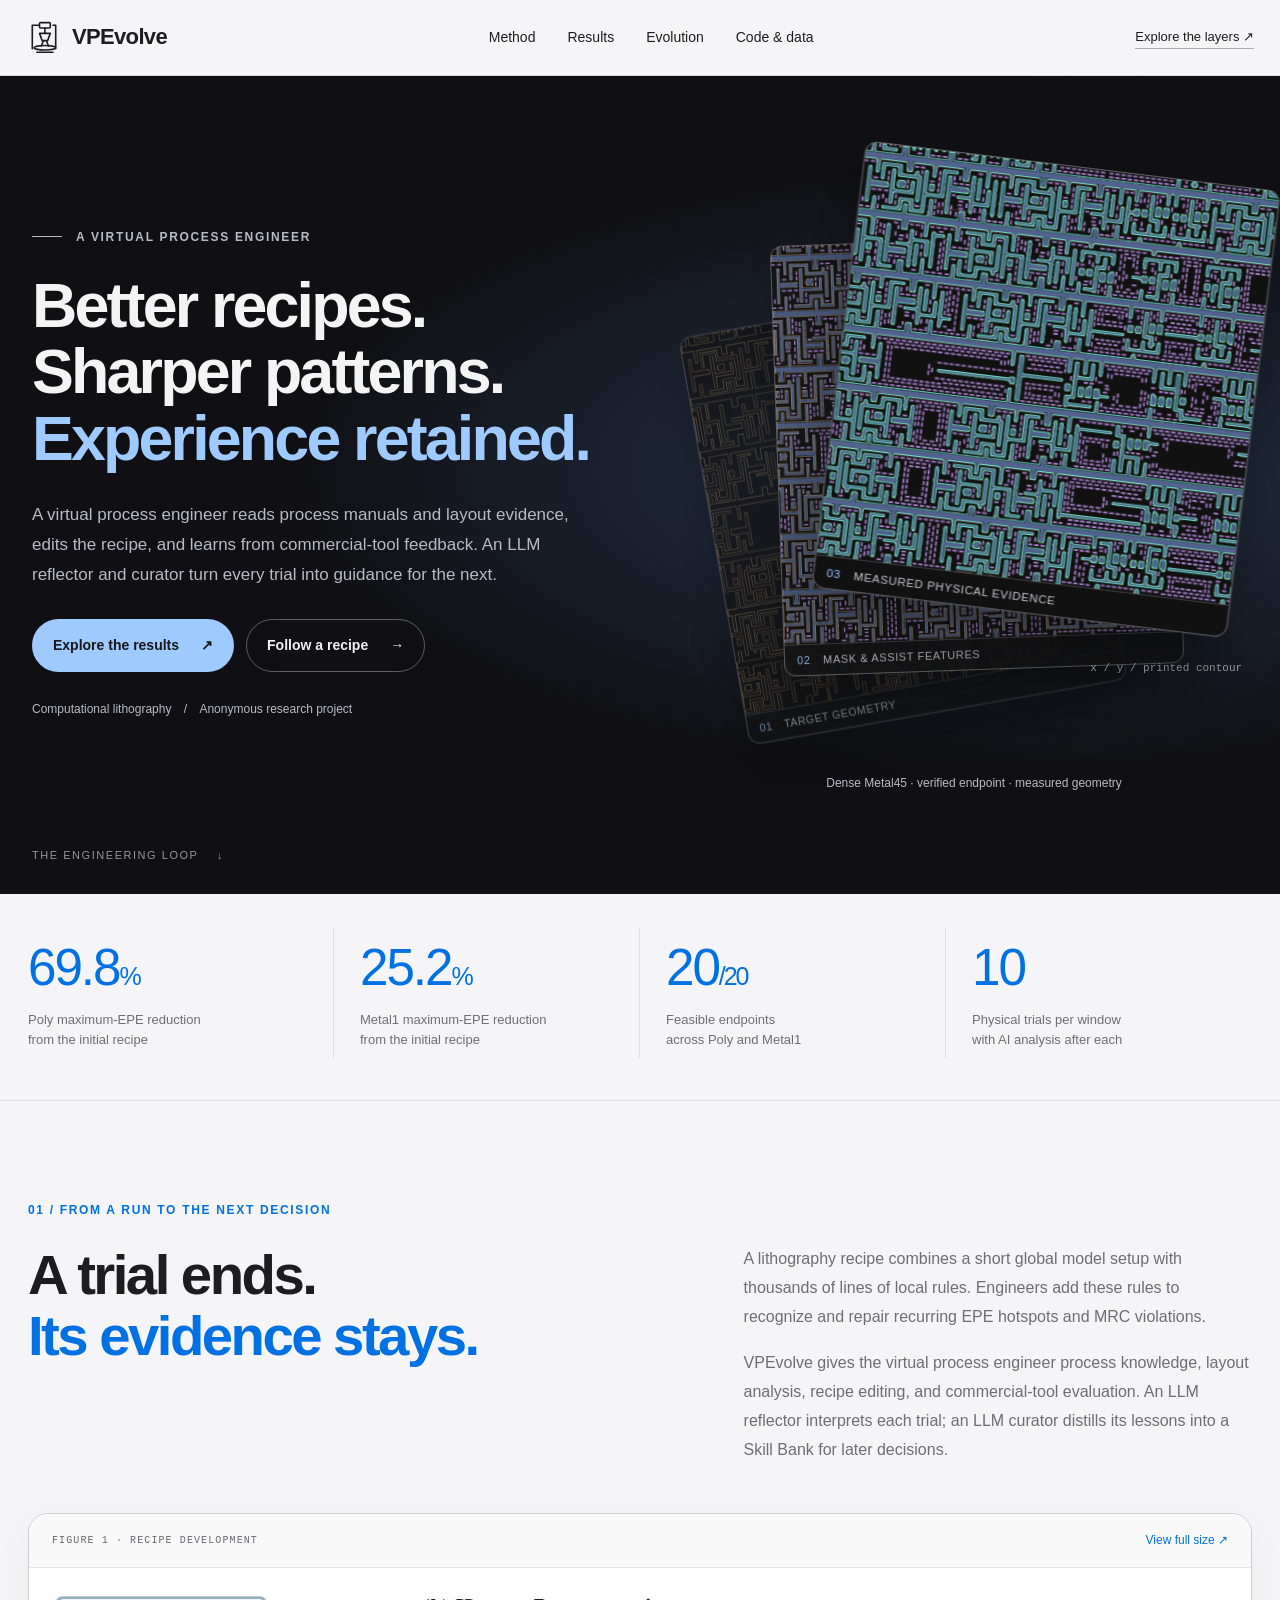
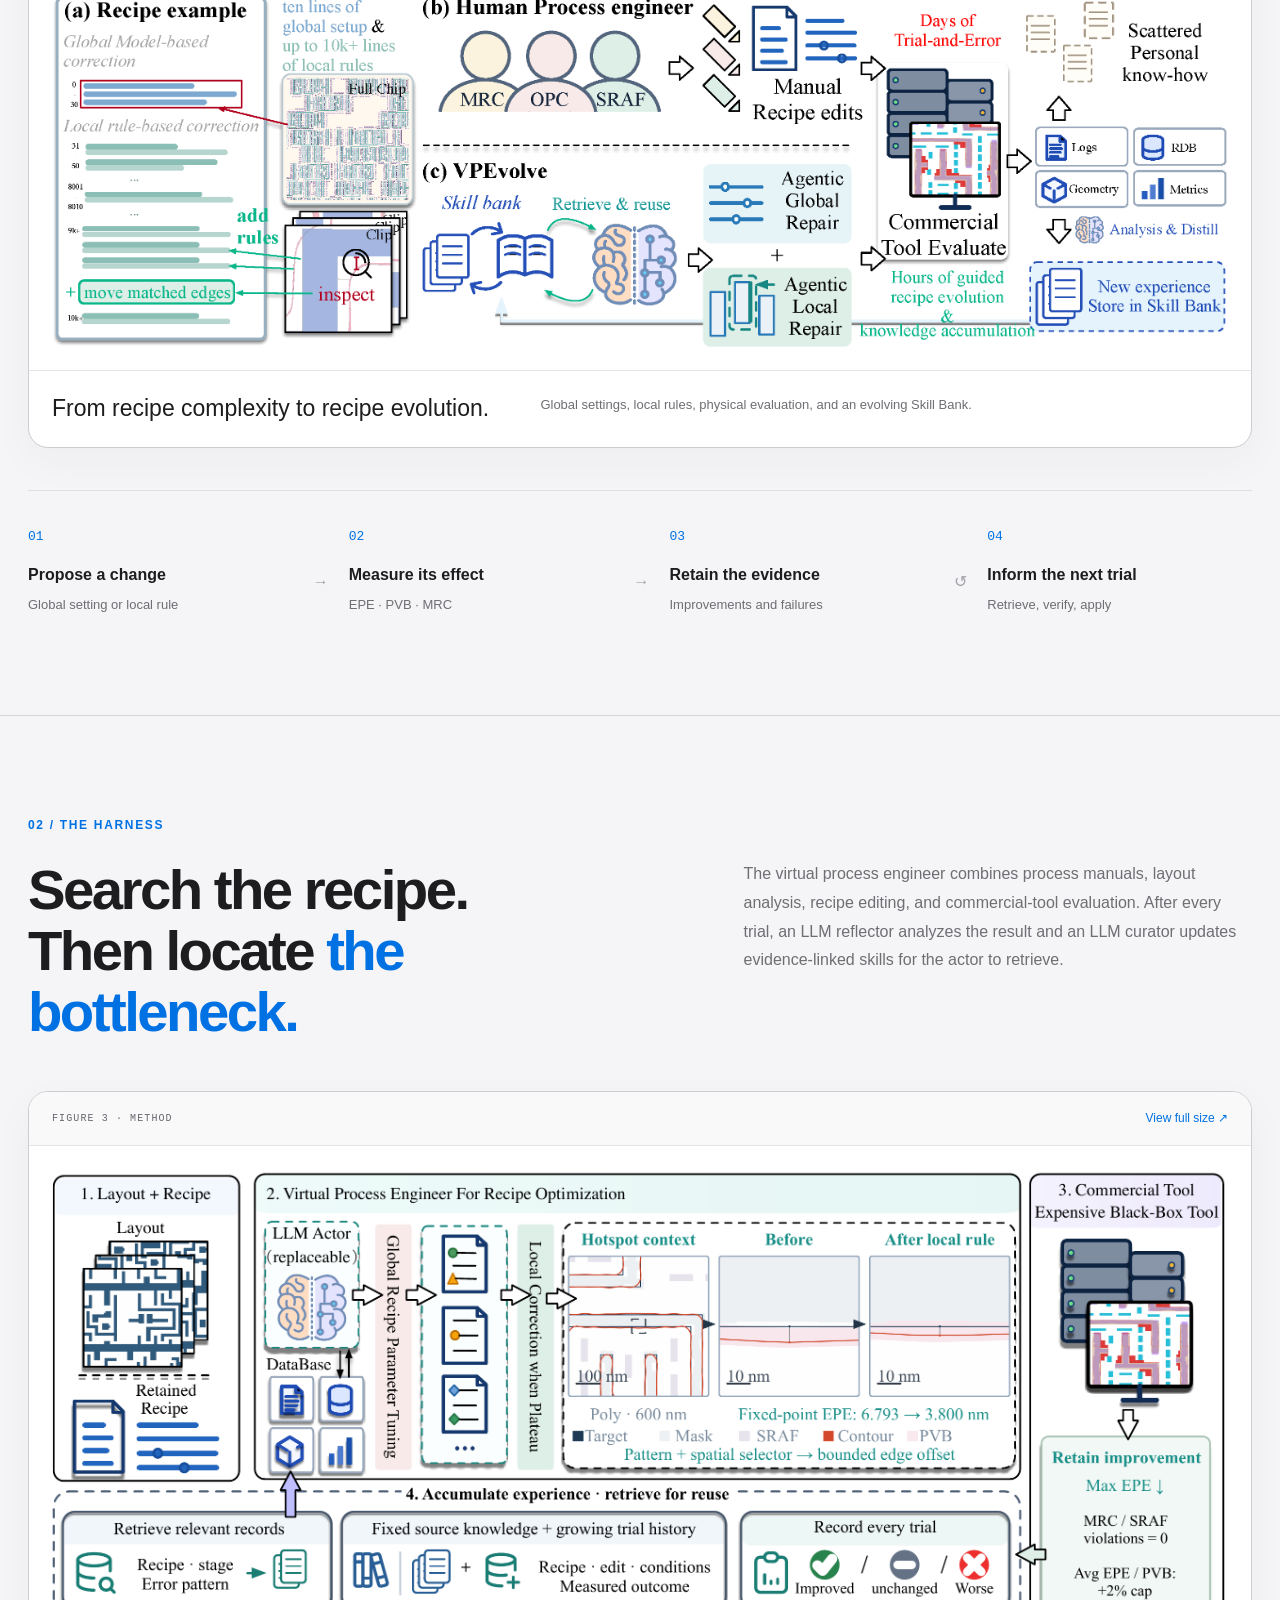
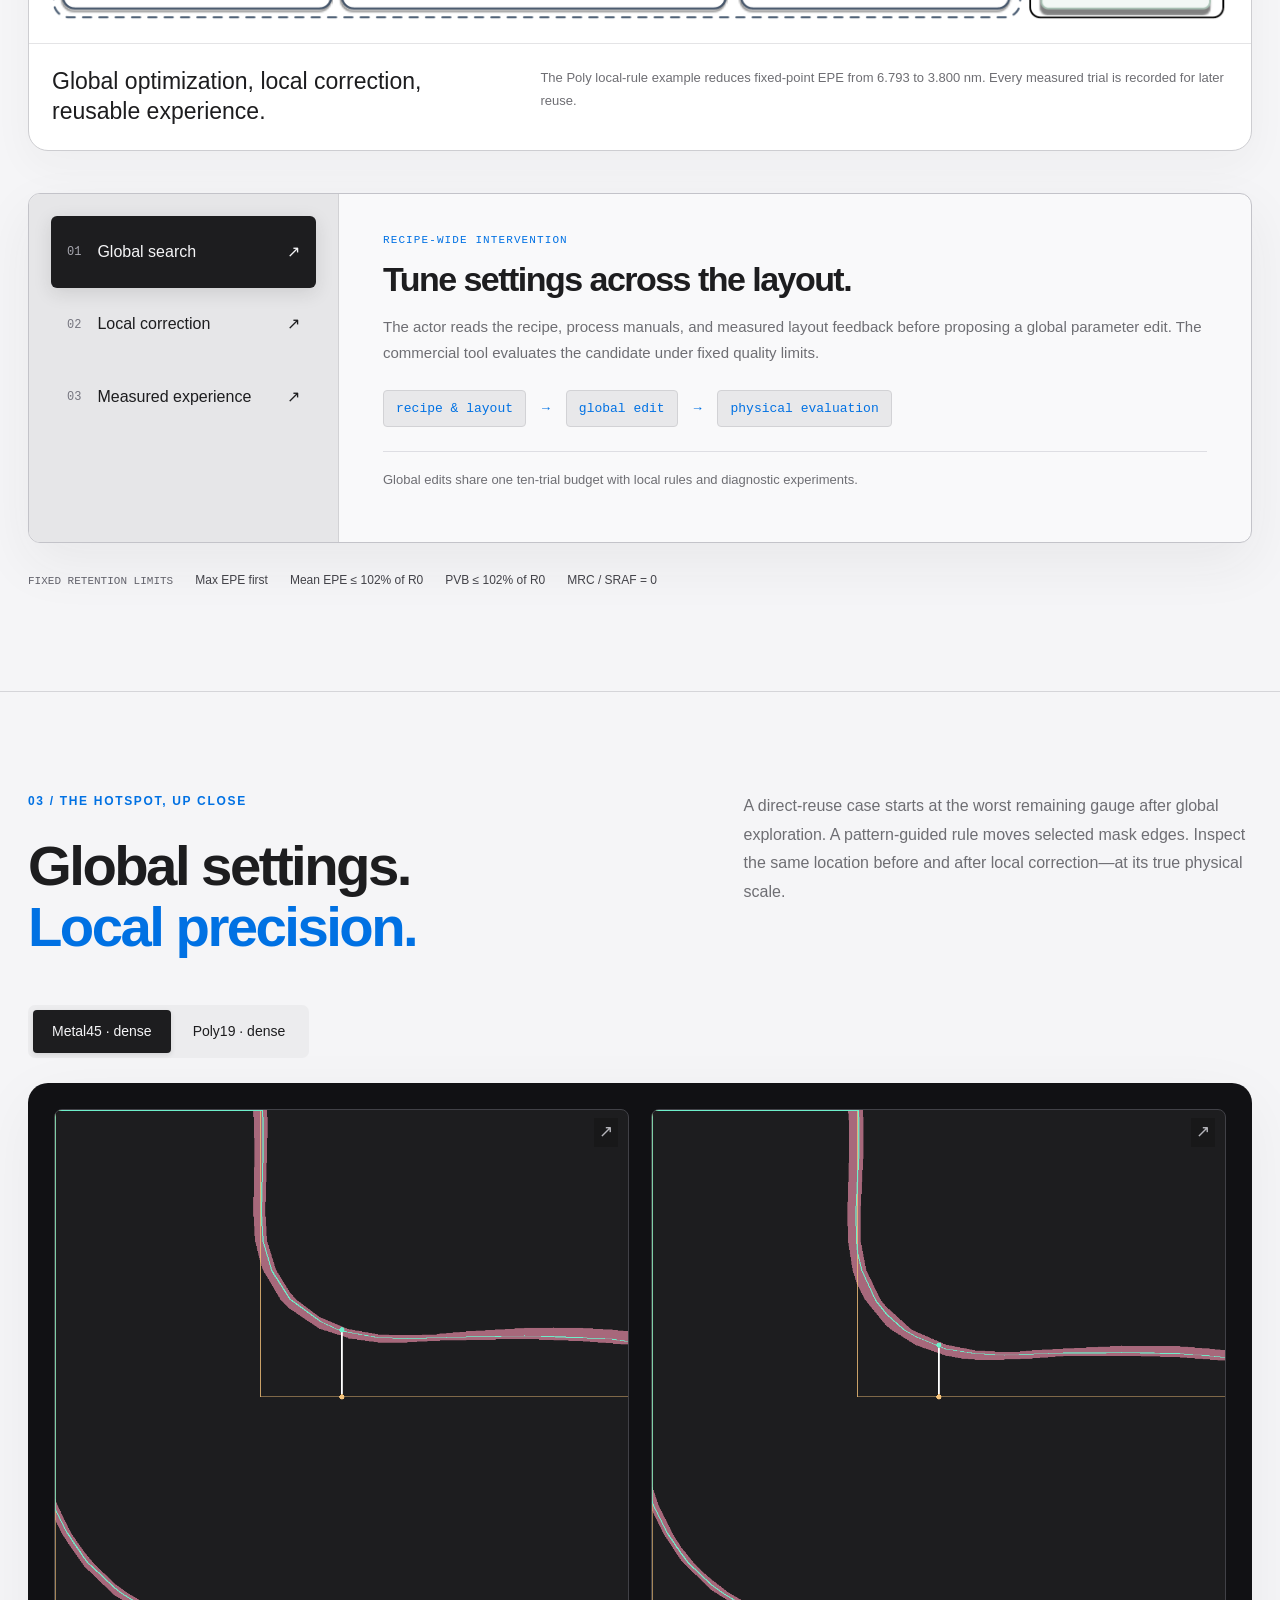
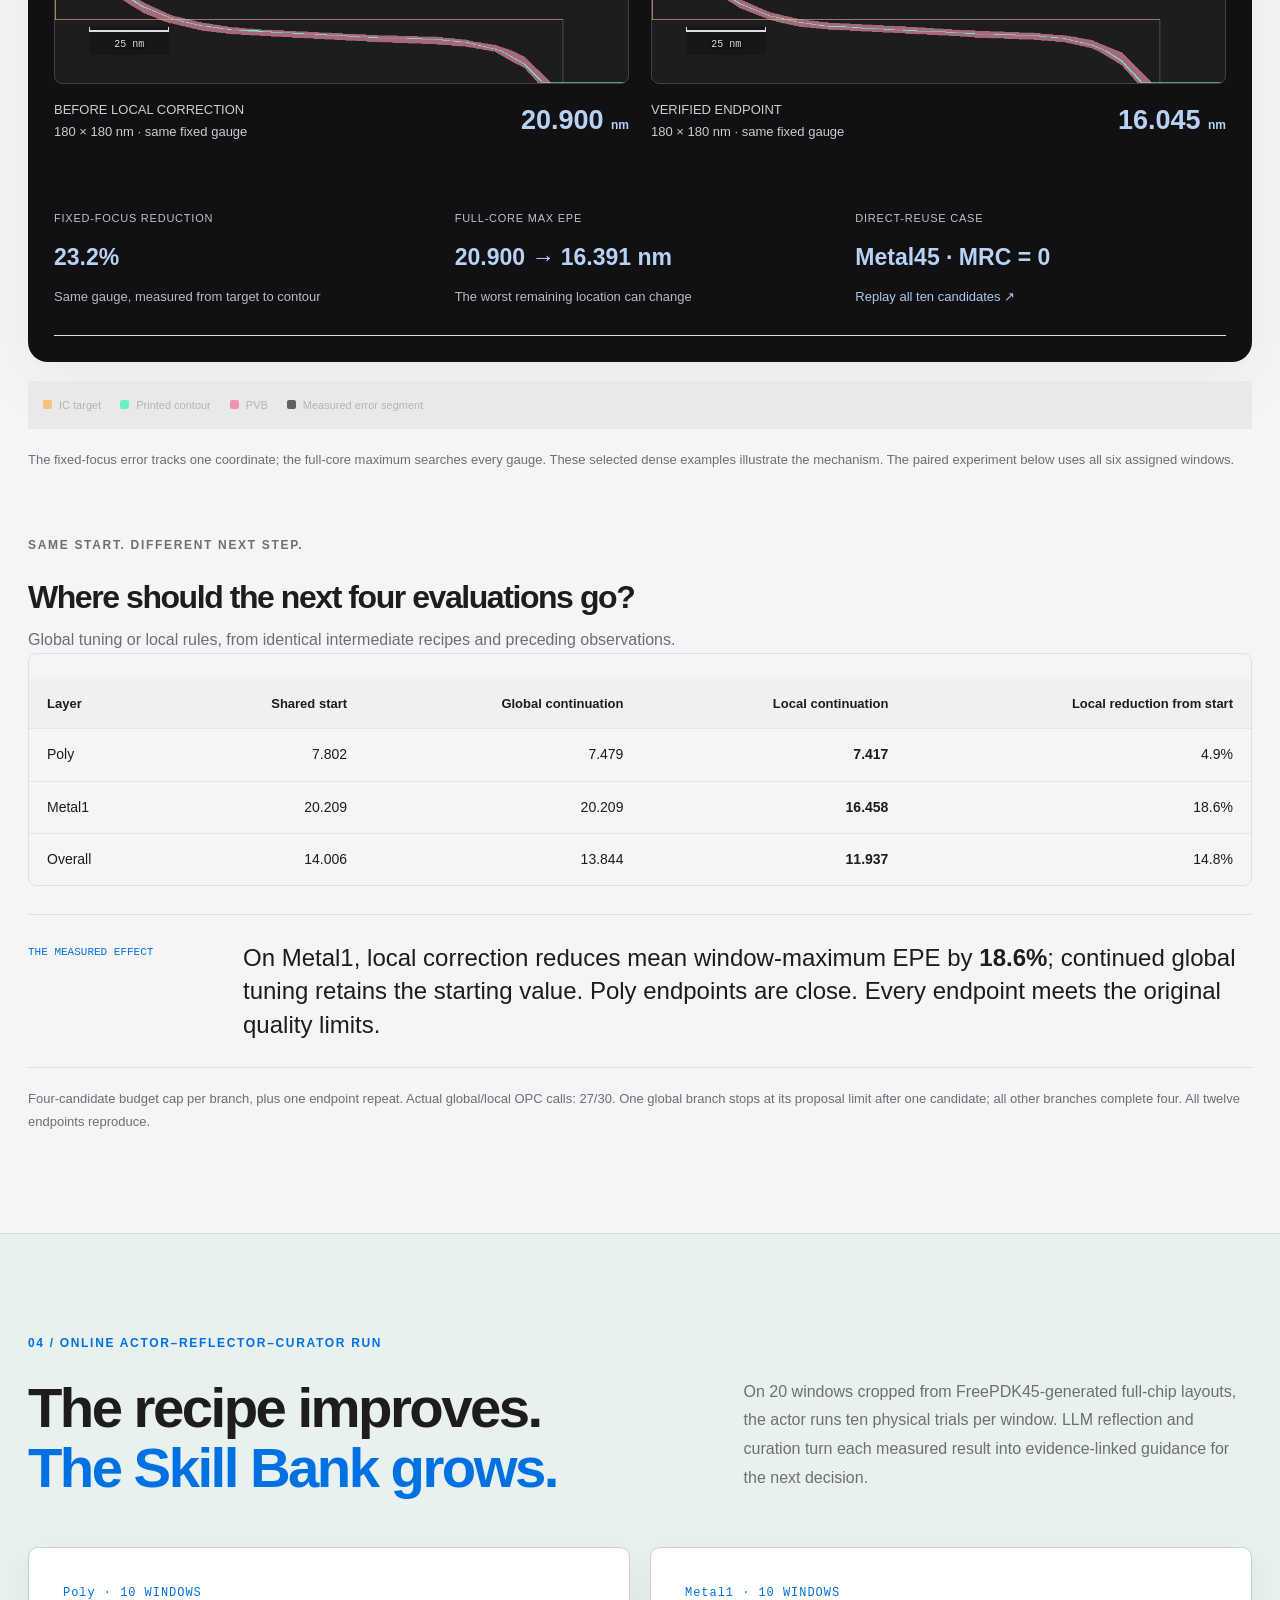
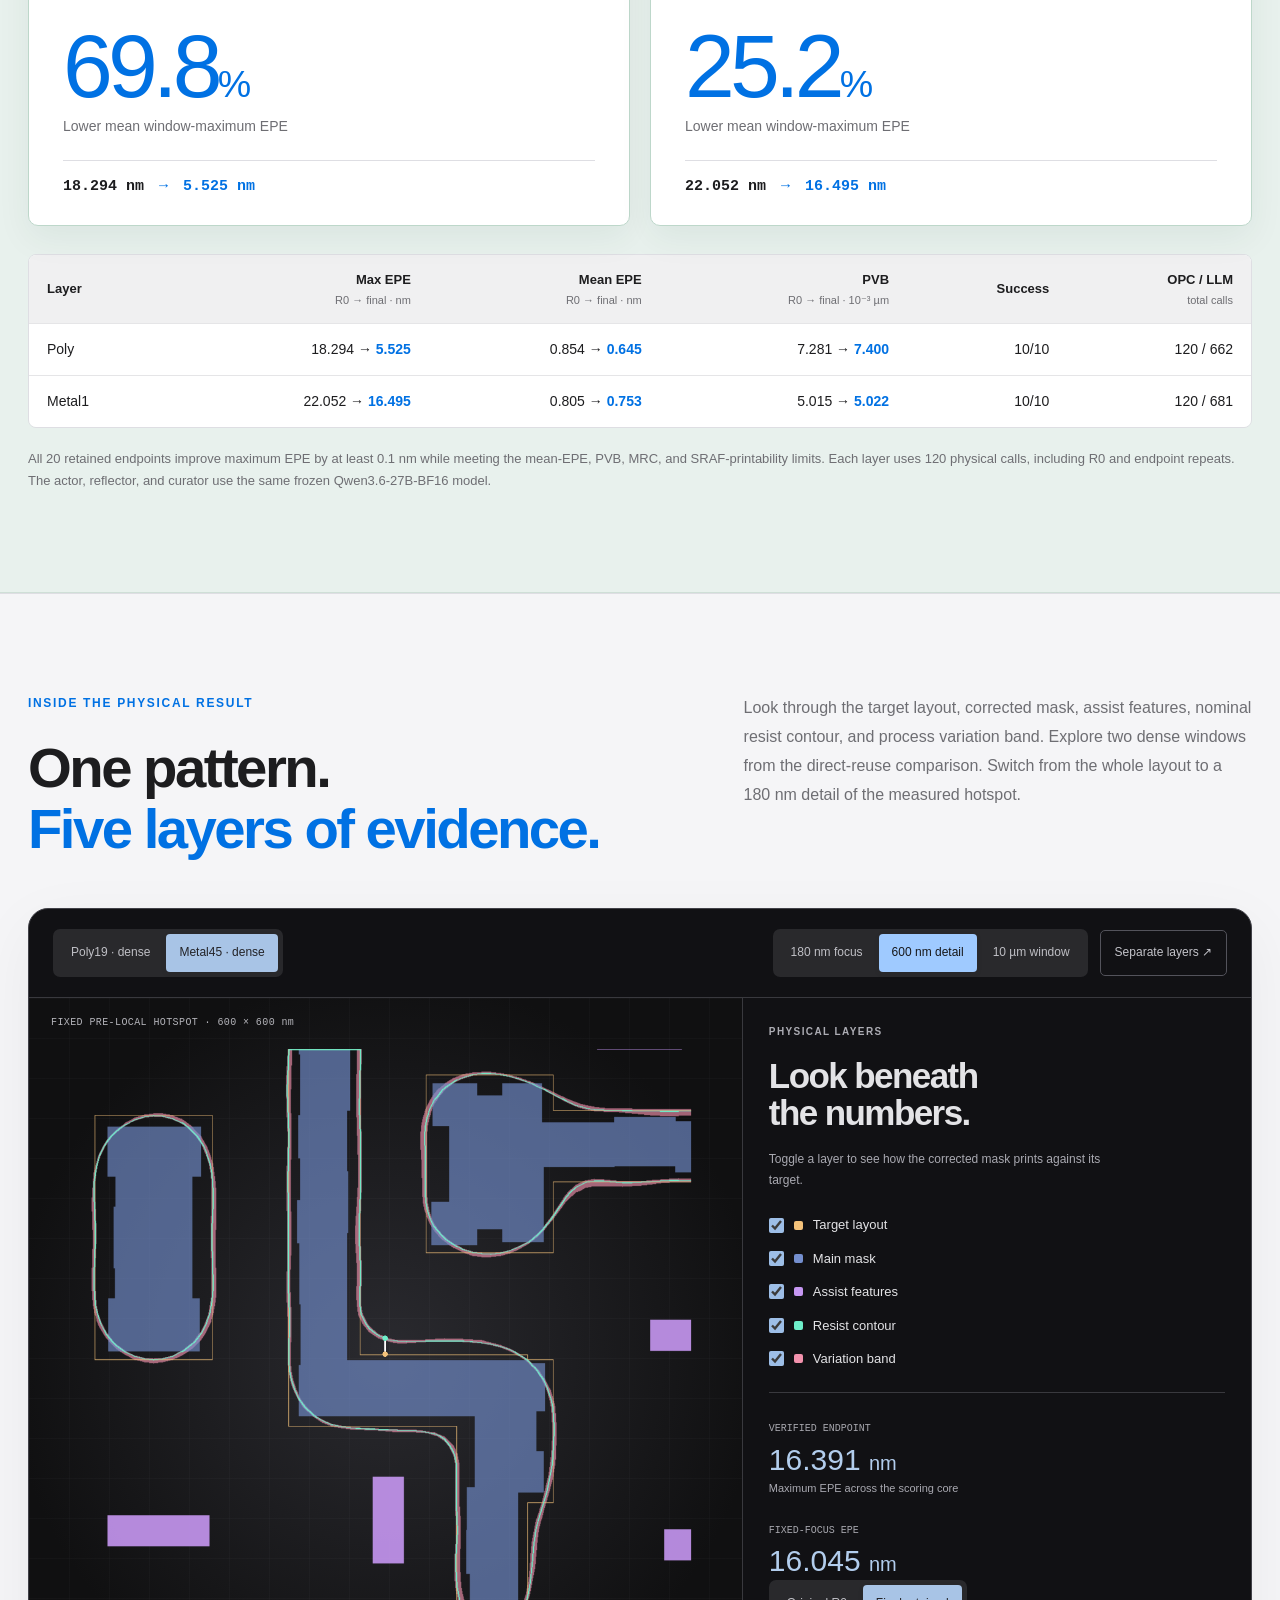
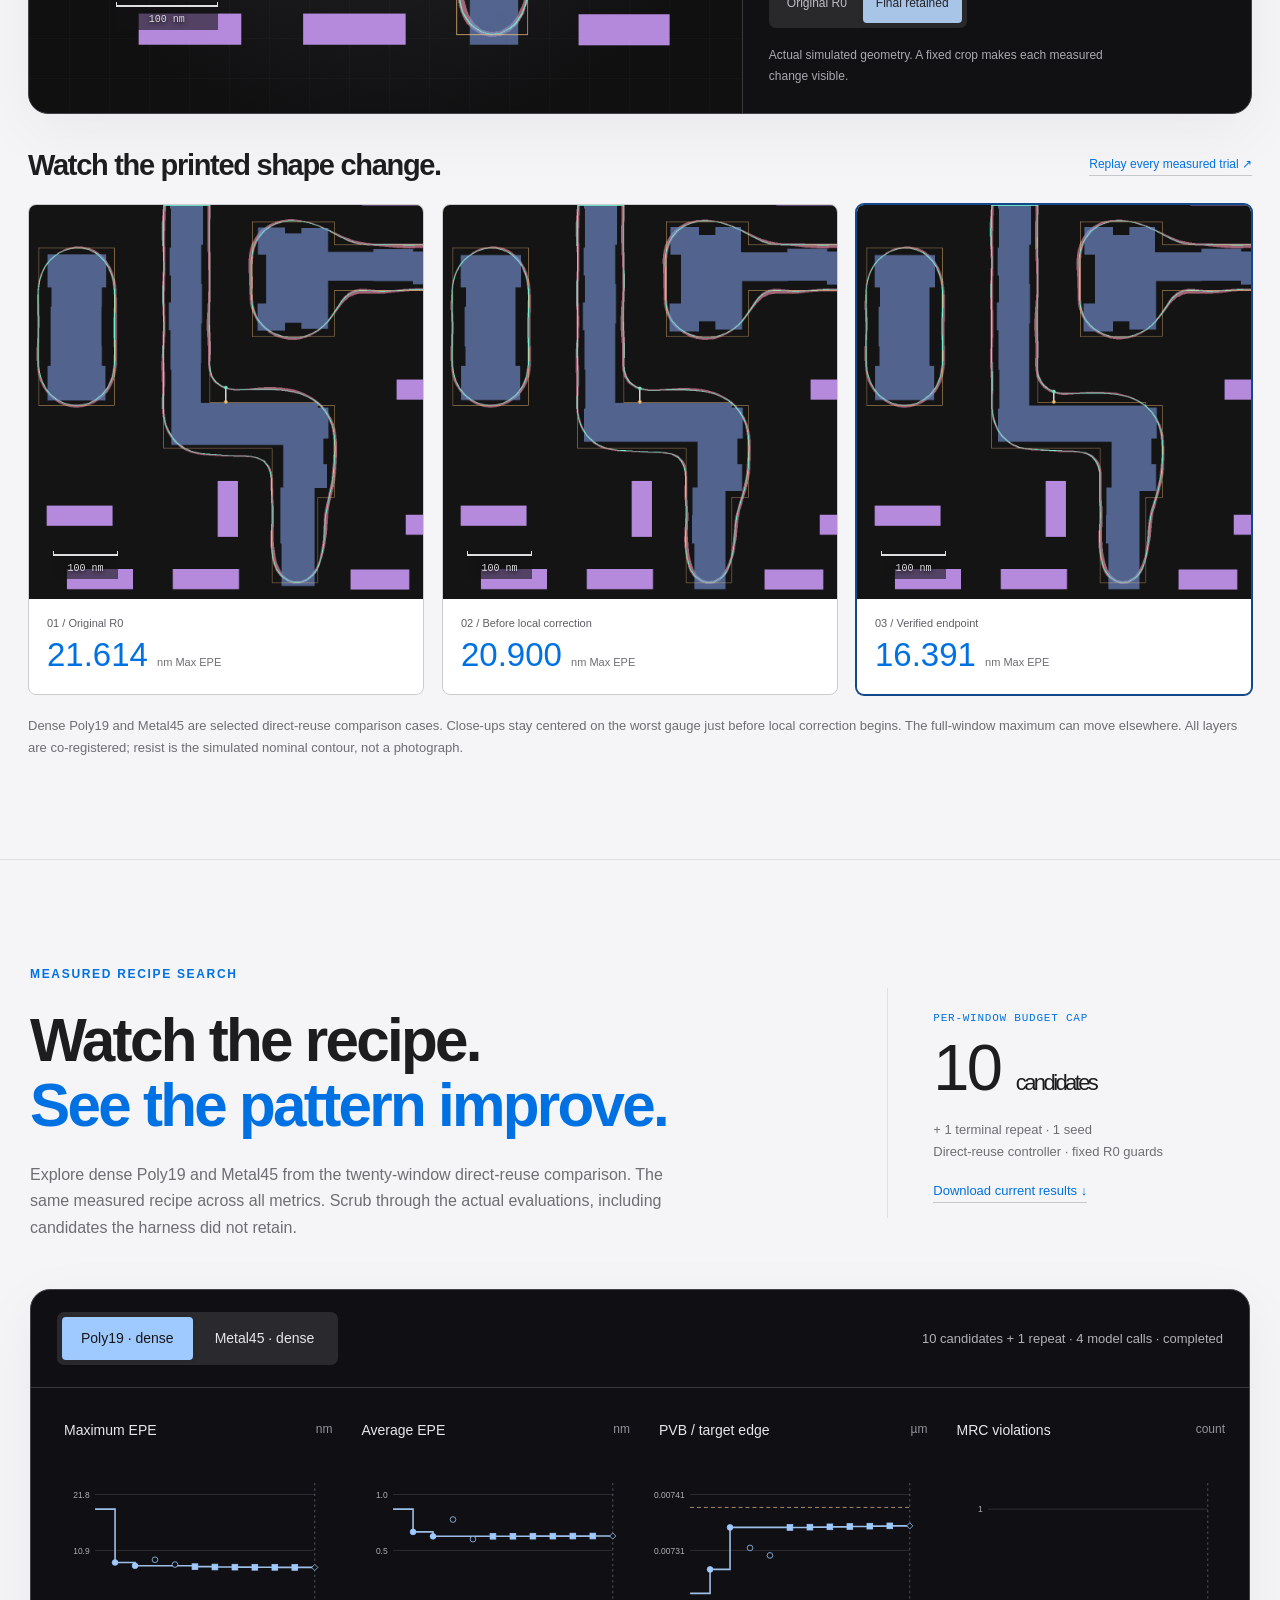
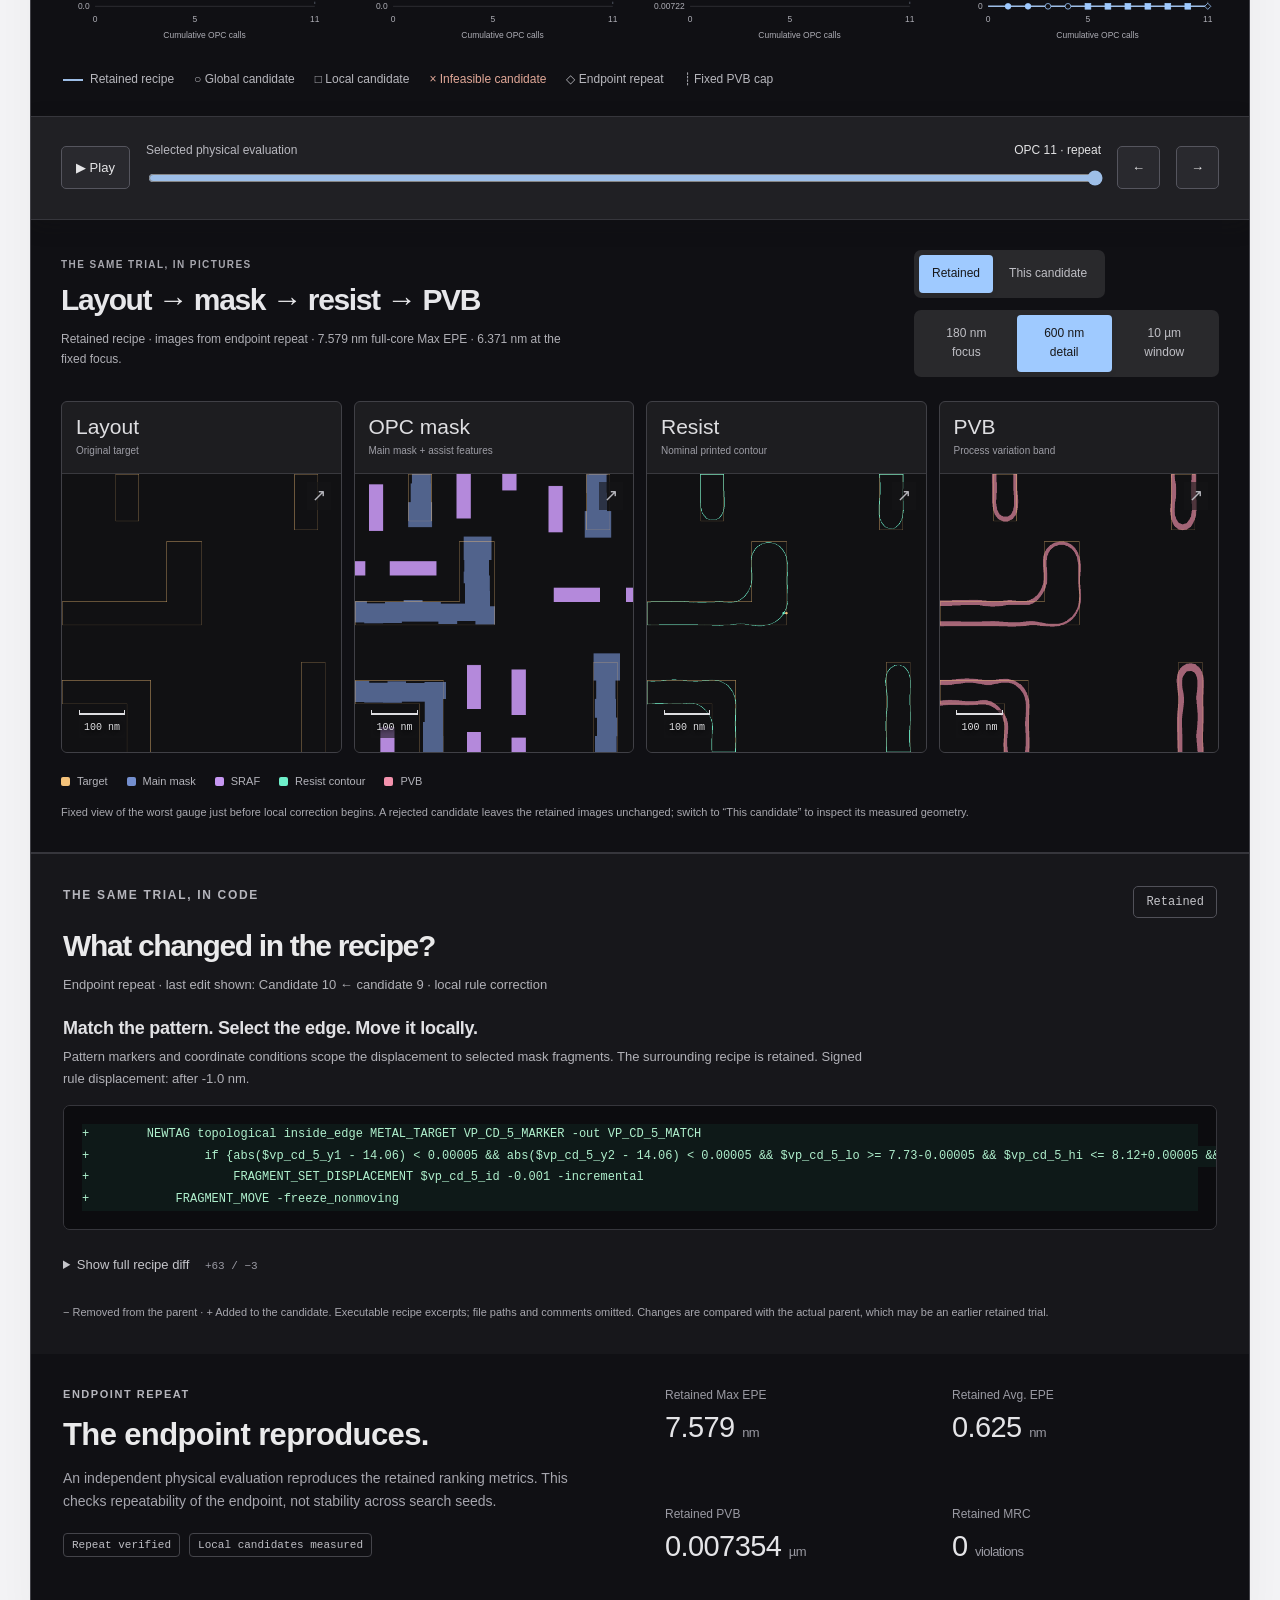
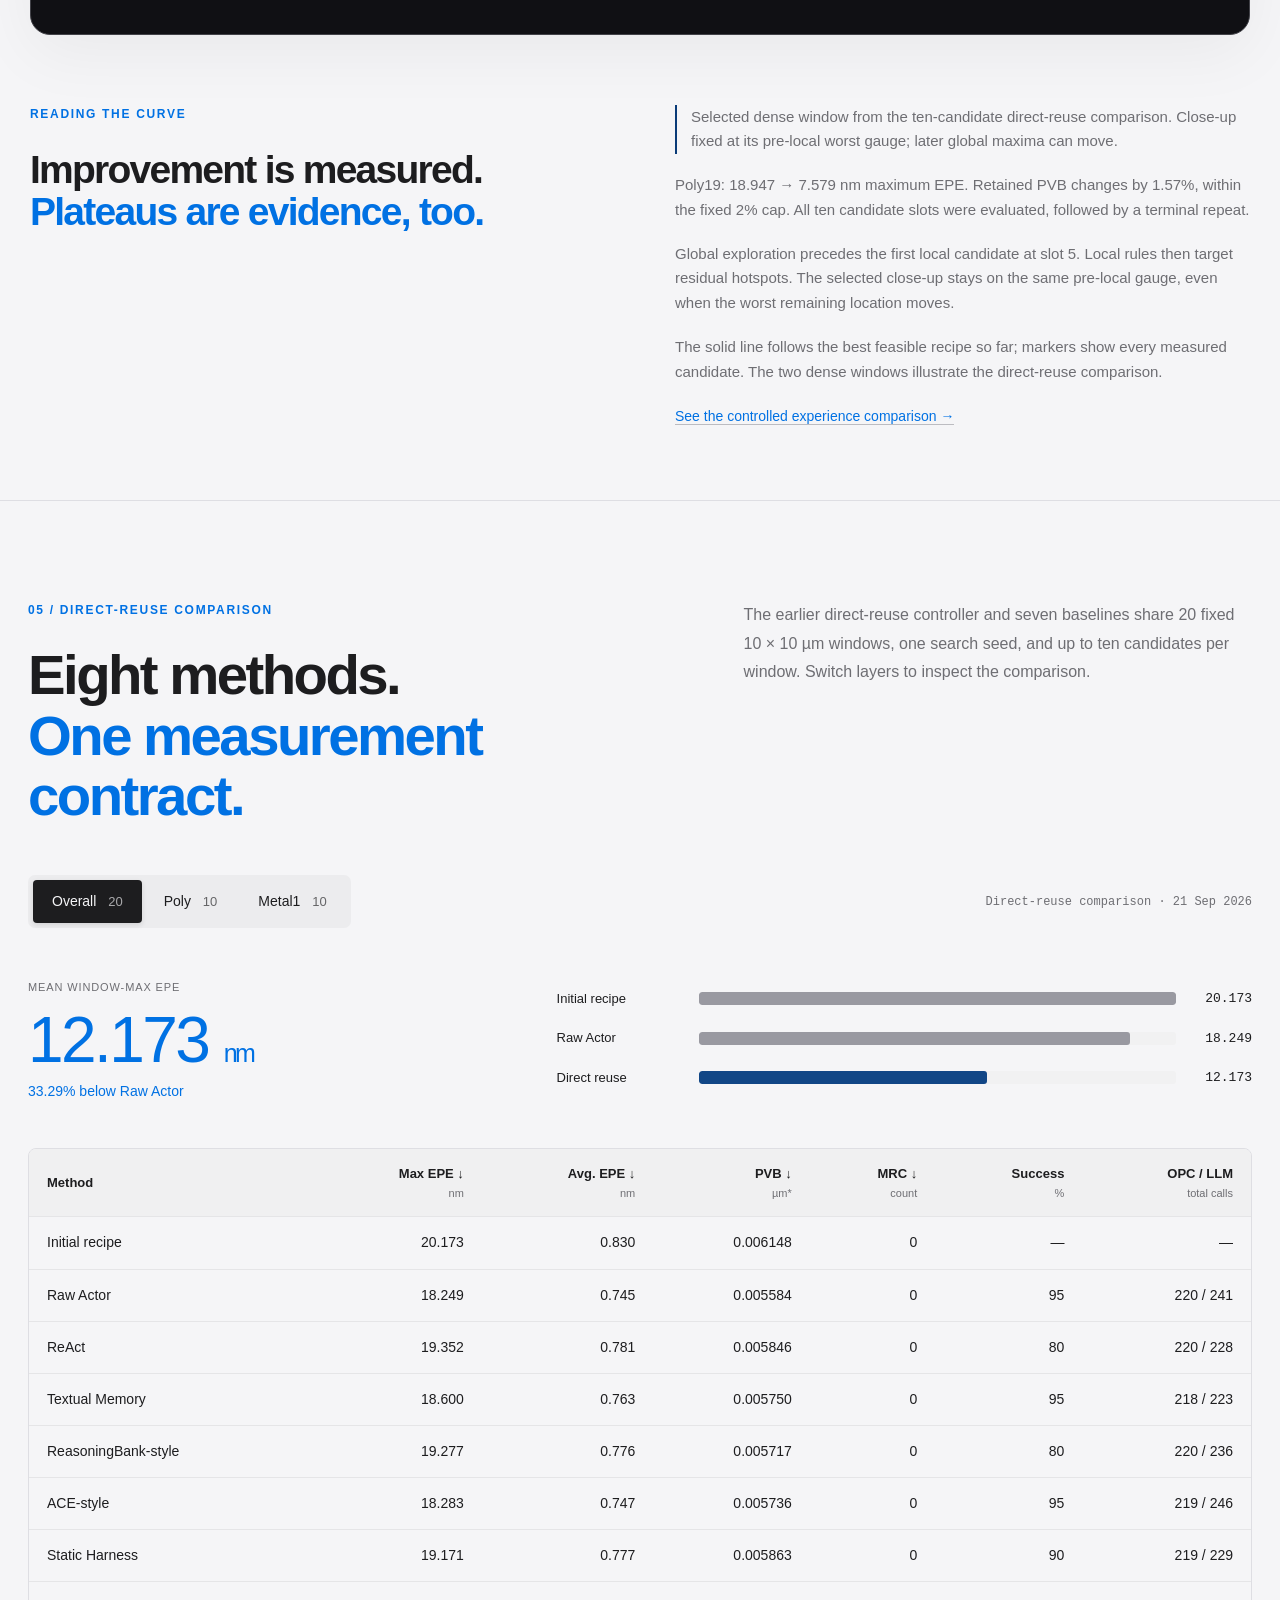
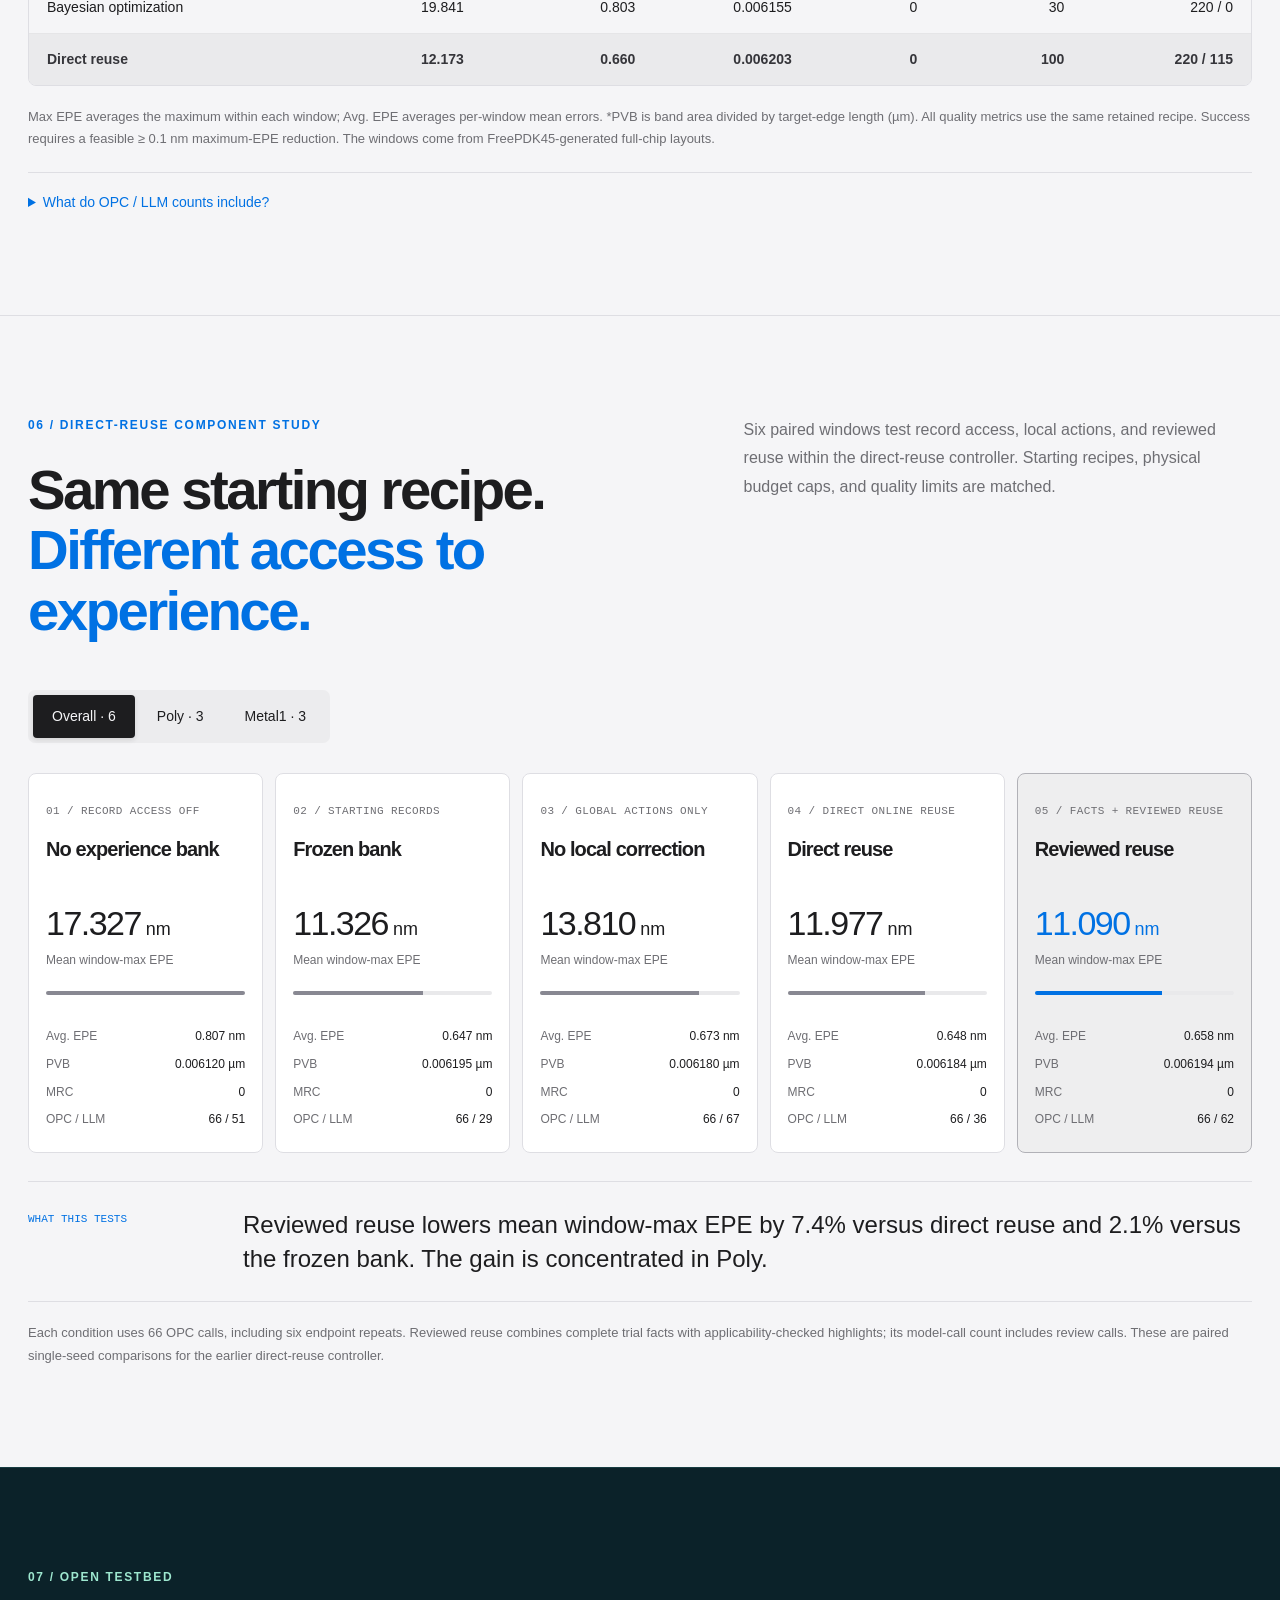
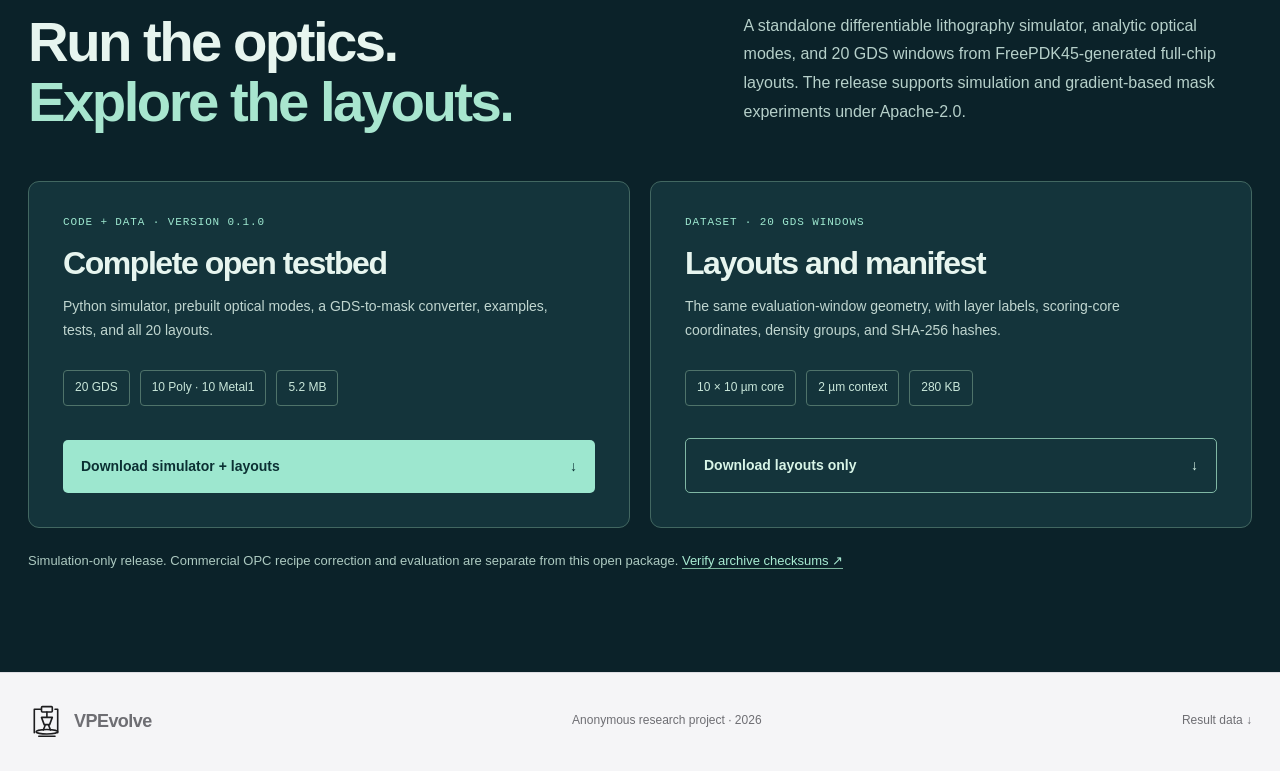
==== index.html @ eb51fa70 "Publish Apache-2.0 simulator and 20 layout windows" ====
<!doctype html>
<html lang="en">
<head>
<meta charset="utf-8"><meta name="viewport" content="width=device-width,initial-scale=1">
<title>VPEvolve · A Virtual Process Engineer</title>
<meta name="description" content="VPEvolve pairs a virtual process engineer with an evolving Skill Bank for lithography recipe development. Explore the measured 20-window online results.">
<meta name="theme-color" content="#101014"><meta property="og:title" content="VPEvolve · A Virtual Process Engineer"><meta property="og:description" content="Process knowledge, layout understanding, and AI analysis of every physical trial."><meta property="og:url" content="https://vpevolve.github.io/vpevolve/"><meta property="og:image" content="https://vpevolve.github.io/vpevolve/og.png"><meta name="twitter:card" content="summary_large_image">
<link rel="icon" href="favicon.svg?v=lithography"><link rel="stylesheet" href="styles.css?v=20260924-online"><script src="script.js?v=20260924-online" defer></script><link rel="stylesheet" href="geometry.css?v=20260921-dense"><script src="geometry.js?v=20260924-online" defer></script>
<link rel="stylesheet" href="evolution/current.css?v=20260921-inline"><script src="evolution/current.js?v=20260924-online" defer></script><link rel="stylesheet" href="themes/silver.css?v=20260921-release"></head>
<body>
<a class="skip-link" href="#results">Skip to results</a>
<header class="site-header"><a class="wordmark" href="#top"><svg class="lithography-mark" width="36" height="36" viewBox="0 0 40 40" fill="none" stroke="currentColor" stroke-width="1.8" stroke-linecap="round" stroke-linejoin="round" aria-hidden="true"><path d="M7 33V7h7M30 7h3v26"/><rect x="15" y="4" width="12" height="6" rx="1"/><path d="M21 10v5M15 16h12l-3 8h-6zM19 25l-2 5M23 25l2 5"/><ellipse cx="21" cy="32" rx="12" ry="2.5"/><path d="M12 37h18"/></svg>VPEvolve</a><nav aria-label="Main navigation"><a href="#method">Method</a><a href="#results">Results</a><a href="#evolution">Evolution</a><a href="#open-testbed">Code &amp; data</a></nav><a class="header-link" href="#process">Explore the layers ↗</a></header>
<main>
<section class="hero" id="top">
<div class="hero-grid" aria-hidden="true"></div>
<div class="hero-copy"><p class="eyebrow"><span class="small-line"></span> A VIRTUAL PROCESS ENGINEER</p><h1>Better recipes.<br>Sharper patterns.<br><em>Experience retained.</em></h1><p class="deck">A virtual process engineer reads process manuals and layout evidence, edits the recipe, and learns from commercial-tool feedback. An LLM reflector and curator turn every trial into guidance for the next.</p><div class="actions"><a class="button primary" href="#results">Explore the results <span>↗</span></a><a class="button ghost" href="#evolution">Follow a recipe <span>→</span></a></div><p class="hero-meta">Computational lithography <span> / </span> Anonymous research project</p></div>
<div class="hero-stack-wrap"><div class="hero-stack" aria-label="Actual target, mask and optical evidence from the verified dense Metal45 endpoint"><div class="stack-halo"></div><figure class="stack-card stack-target"><img src="assets/current/geometry/metal1-11-core-target.png" alt="Dense Metal45 target layout,10µm scoring core"><figcaption><span>01</span> Target geometry</figcaption></figure><figure class="stack-card stack-sraf"><img src="assets/current/geometry/metal1-11-core-mask_view.png" alt="Sub-resolution assist features"><figcaption><span>02</span> Mask & assist features</figcaption></figure><figure class="stack-card stack-print"><img src="assets/current/geometry/metal1-11-core-overlay.png" alt="Actual optical contour and layout overlay"><figcaption><span>03</span> Measured physical evidence</figcaption></figure><div class="stack-orbit"></div><span class="stack-coordinate">x / y / printed contour</span></div><p class="stack-footnote">Dense Metal45 · verified endpoint · measured geometry</p></div>
<a class="hero-scroll" href="#idea">THE ENGINEERING LOOP <span>↓</span></a>
</section>
<section class="signal-strip" aria-label="Online 20-window main results"><div><strong>69.8<span>%</span></strong><p>Poly maximum-EPE reduction<br>from the initial recipe</p></div><div><strong>25.2<span>%</span></strong><p>Metal1 maximum-EPE reduction<br>from the initial recipe</p></div><div><strong>20<span>/20</span></strong><p>Feasible endpoints<br>across Poly and Metal1</p></div><div><strong>10</strong><p>Physical trials per window<br>with AI analysis after each</p></div></section>
<section class="wide intro-section" id="idea"><p class="eyebrow">01 / FROM A RUN TO THE NEXT DECISION</p><div class="split-heading"><h2>A trial ends.<br><em>Its evidence stays.</em></h2><div><p>A lithography recipe combines a short global model setup with thousands of lines of local rules. Engineers add these rules to recognize and repair recurring EPE hotspots and MRC violations.</p><p>VPEvolve gives the virtual process engineer process knowledge, layout analysis, recipe editing, and commercial-tool evaluation. An LLM reflector interprets each trial; an LLM curator distills its lessons into a Skill Bank for later decisions.</p></div></div><figure class="paper-figure" id="paper-paradigm"><div class="paper-figure-heading"><span>FIGURE 1 · RECIPE DEVELOPMENT</span><a href="assets/current/paper-paradigm.png?v=20260924-fig1b" target="_blank" rel="noopener" data-paper-zoom aria-label="Enlarge Figure 1 recipe-development overview.">View full size ↗</a></div><a class="paper-figure-image" href="assets/current/paper-paradigm.png?v=20260924-fig1b" target="_blank" rel="noopener" data-paper-zoom aria-label="Enlarge Figure 1 recipe-development overview."><img src="assets/current/paper-paradigm.png?v=20260924-fig1b" loading="lazy" alt="Figure 1: a recipe has tens of lines of global model settings and thousands of local rules. Human MRC, OPC, and SRAF engineers edit and test it; VPEvolve evaluates global and local repairs and distills each trial into its Skill Bank."></a><figcaption><b>From recipe complexity to recipe evolution.</b><span>Global settings, local rules, physical evaluation, and an evolving Skill Bank.</span></figcaption></figure><div class="loop-strip"><div><small>01</small><b>Propose a change</b><span>Global setting or local rule</span></div><i>→</i><div><small>02</small><b>Measure its effect</b><span>EPE · PVB · MRC</span></div><i>→</i><div><small>03</small><b>Retain the evidence</b><span>Improvements and failures</span></div><i>↺</i><div><small>04</small><b>Inform the next trial</b><span>Retrieve, verify, apply</span></div></div></section>
<section class="method-section" id="method"><div class="wide"><p class="eyebrow">02 / THE HARNESS</p><div class="split-heading"><h2>Search the recipe.<br>Then locate <em>the bottleneck.</em></h2><p>The virtual process engineer combines process manuals, layout analysis, recipe editing, and commercial-tool evaluation. After every trial, an LLM reflector analyzes the result and an LLM curator updates evidence-linked skills for the actor to retrieve.</p></div><figure class="paper-figure" id="paper-harness"><div class="paper-figure-heading"><span>FIGURE 3 · METHOD</span><a href="assets/current/paper-harness.png?v=20260923-fig3" target="_blank" rel="noopener" data-paper-zoom aria-label="Enlarge Figure 3 method diagram.">View full size ↗</a></div><a class="paper-figure-image" href="assets/current/paper-harness.png?v=20260923-fig3" target="_blank" rel="noopener" data-paper-zoom aria-label="Enlarge Figure 3 method diagram."><img src="assets/current/paper-harness.png?v=20260923-fig3" loading="lazy" alt="Figure 3 method diagram: layout and recipe enter the virtual process engineer, which combines global parameter tuning with pattern-guided local correction. A Poly hotspot example shows fixed-point EPE falling from 6.793 to 3.800 nm. Commercial tool evaluation and trial records feed reusable experience."></a><figcaption><b>Global optimization, local correction, reusable experience.</b><span>The Poly local-rule example reduces fixed-point EPE from 6.793 to 3.800 nm. Every measured trial is recorded for later reuse.</span></figcaption></figure><div class="method-stage"><div class="stage-rail"><button class="active" aria-pressed="true" data-stage="global"><small>01</small><span>Global search</span><b>↗</b></button><button aria-pressed="false" data-stage="local"><small>02</small><span>Local correction</span><b>↗</b></button><button aria-pressed="false" data-stage="memory"><small>03</small><span>Measured experience</span><b>↗</b></button></div><div class="stage-content" aria-live="polite"><div class="stage-tag" id="stage-tag">RECIPE-WIDE INTERVENTION</div><h3 id="stage-title">Tune settings across the layout.</h3><p id="stage-body">The actor reads the recipe, process manuals, and measured layout feedback before proposing a global parameter edit. The commercial tool evaluates the candidate under fixed quality limits.</p><div class="stage-code" id="stage-code"><span>recipe &amp; layout</span><b>→</b><span>global edit</span><b>→</b><span>physical evaluation</span></div><p class="stage-note" id="stage-note">Global edits share one ten-trial budget with local rules and diagnostic experiments.</p></div></div><div class="guard-strip"><span>FIXED RETENTION LIMITS</span><b>Max EPE first</b><b>Mean EPE ≤ 102% of R0</b><b>PVB ≤ 102% of R0</b><b>MRC / SRAF = 0</b></div></div></section>
<section class="wide local-section" id="local"><div class="split-heading"><div><p class="eyebrow">03 / THE HOTSPOT, UP CLOSE</p><h2>Global settings.<br><em>Local precision.</em></h2></div><p>A direct-reuse case starts at the worst remaining gauge after global exploration. A pattern-guided rule moves selected mask edges. Inspect the same location before and after local correction—at its true physical scale.</p></div><div class="segmented" aria-label="Dense hotspot example"><button data-spot-case="metal1" class="active" aria-pressed="true">Metal45 · dense</button><button data-spot-case="poly" aria-pressed="false">Poly19 · dense</button></div><div id="hotspot-comparison" class="hotspot-comparison"><p>Loading measured hotspot…</p></div><div class="image-legend"><span style="--key:#f4c27a">IC target</span><span style="--key:#6eefca">Printed contour</span><span style="--key:#f392ad">PVB</span><span style="--key:#ffffff">Measured error segment</span></div><p class="scope-note">The fixed-focus error tracks one coordinate; the full-core maximum searches every gauge. These selected dense examples illustrate the mechanism. The paired experiment below uses all six assigned windows.</p><div class="continuation-heading"><p class="eyebrow">SAME START. DIFFERENT NEXT STEP.</p><h3>Where should the next four evaluations go?</h3><p>Global tuning or local rules, from identical intermediate recipes and preceding observations.</p></div><div class="table-scroll"><table class="main-table continuation-table"><caption>Paired continuation · six windows · maximum EPE in nm</caption><thead><tr><th>Layer</th><th>Shared start</th><th>Global continuation</th><th>Local continuation</th><th>Local reduction from start</th></tr></thead><tbody id="continuation-body"></tbody></table></div><div class="experience-takeaway"><span>THE MEASURED EFFECT</span><p>On Metal1, local correction reduces mean window-maximum EPE by <b>18.6%</b>; continued global tuning retains the starting value. Poly endpoints are close. Every endpoint meets the original quality limits.</p></div><p class="scope-note">Four-candidate budget cap per branch, plus one endpoint repeat. Actual global/local OPC calls: 27/30. One global branch stops at its proposal limit after one candidate; all other branches complete four. All twelve endpoints reproduce.</p></section>
<section class="online-results-section" id="results"><div class="wide"><p class="eyebrow">04 / ONLINE ACTOR–REFLECTOR–CURATOR RUN</p><div class="split-heading"><h2>The recipe improves.<br><em>The Skill Bank grows.</em></h2><p>On 20 windows cropped from FreePDK45-generated full-chip layouts, the actor runs ten physical trials per window. LLM reflection and curation turn each measured result into evidence-linked guidance for the next decision.</p></div><div class="online-cards" id="online-cards" aria-label="Online recipe-development results"><p>Loading measured results…</p></div><div class="table-scroll"><table class="main-table online-table"><caption>Online run · mean values across ten windows per layer</caption><thead><tr><th scope="col">Layer</th><th scope="col">Max EPE<small>R0 → final · nm</small></th><th scope="col">Mean EPE<small>R0 → final · nm</small></th><th scope="col">PVB<small>R0 → final · 10⁻³ µm</small></th><th scope="col">Success</th><th scope="col">OPC / LLM<small>total calls</small></th></tr></thead><tbody id="online-table-body"><tr><td colspan="6">Loading measured results…</td></tr></tbody></table></div><p class="scope-note">All 20 retained endpoints improve maximum EPE by at least 0.1 nm while meeting the mean-EPE, PVB, MRC, and SRAF-printability limits. Each layer uses 120 physical calls, including R0 and endpoint repeats. The actor, reflector, and curator use the same frozen Qwen3.6-27B-BF16 model.</p></div></section>
<section class="microscope-section" id="process"><div class="wide"><div class="split-heading"><div><p class="eyebrow">INSIDE THE PHYSICAL RESULT</p><h2>One pattern.<br><em>Five layers of evidence.</em></h2></div><p>Look through the target layout, corrected mask, assist features, nominal resist contour, and process variation band. Explore two dense windows from the direct-reuse comparison. Switch from the whole layout to a 180 nm detail of the measured hotspot.</p></div><div id="physical-microscope" class="physical-microscope"><p class="geometry-loading" role="status">Loading measured geometry…</p></div><div class="geometry-film-heading"><h3>Watch the printed shape change.</h3><a href="#evolution">Replay every measured trial ↗</a></div><div id="geometry-film" class="geometry-film"></div><p class="scope-note">Dense Poly19 and Metal45 are selected direct-reuse comparison cases. Close-ups stay centered on the worst gauge just before local correction begins. The full-window maximum can move elsewhere. All layers are co-registered; resist is the simulated nominal contour, not a photograph.</p></div></section>
<section id="evolution" class="trajectory-page embedded-evolution"><section class="replay-hero"><div><p class="eyebrow">MEASURED RECIPE SEARCH</p><h2>Watch the recipe.<br><em>See the pattern improve.</em></h2><p>Explore dense Poly19 and Metal45 from the twenty-window direct-reuse comparison. The same measured recipe across all metrics. Scrub through the actual evaluations, including candidates the harness did not retain.</p></div><div class="replay-protocol"><span>PER-WINDOW BUDGET CAP</span><strong>10 <small>candidates</small></strong><p>+ 1 terminal repeat · 1 seed<br>Direct-reuse controller · fixed R0 guards</p><a href="assets/current/results.json" download>Download current results ↓</a></div></section>
<section class="trace-workspace" aria-label="Interactive measured trajectory"><div class="trace-toolbar"><div class="segmented" aria-label="Choose trajectory"><button class="active" data-case="poly" aria-pressed="true">Poly19 · dense</button><button data-case="metal1" aria-pressed="false">Metal45 · dense</button></div><p id="trace-summary" role="status">Loading measured trajectories…</p></div><div class="trace-graphs" id="trace-graphs"></div><div class="trace-legend"><span><i class="line-key"></i> Retained recipe</span><span>○ Global candidate</span><span>□ Local candidate</span><span class="rejected-key">× Infeasible candidate</span><span>◇ Endpoint repeat</span><span>┊ Fixed PVB cap</span></div><div class="scrubber"><button id="play" type="button" aria-label="Play measured trials">▶ Play</button><div><label for="trial">Selected physical evaluation <b id="trial-label">R0</b></label><input id="trial" type="range" min="0" max="0" value="0" step="1" disabled></div><button id="previous" aria-label="Previous evaluation">←</button><button id="next" aria-label="Next evaluation">→</button></div><section class="iteration-geometry" aria-label="Geometry at the selected evaluation"><div class="iteration-geometry-heading"><div><p class="eyebrow">THE SAME TRIAL, IN PICTURES</p><h2>Layout → mask → resist → PVB</h2><p id="image-state" aria-live="polite">Loading the measured geometry…</p></div><div class="geometry-tools"><div class="segmented"><button class="active" data-image-mode="retained" aria-pressed="true">Retained</button><button data-image-mode="candidate" aria-pressed="false">This candidate</button></div><div class="segmented"><button data-image-view="detail" aria-pressed="false">180 nm focus</button><button class="active" data-image-view="zoom" aria-pressed="true">600 nm detail</button><button data-image-view="core" aria-pressed="false">10 µm window</button></div></div></div><div class="iteration-images" id="iteration-images"></div><div class="image-legend"><span style="--key:#f4c27a">Target</span><span style="--key:#748fcf">Main mask</span><span style="--key:#c697f2">SRAF</span><span style="--key:#6eefca">Resist contour</span><span style="--key:#f392ad">PVB</span></div><p class="geometry-footnote">Fixed view of the worst gauge just before local correction begins. A rejected candidate leaves the retained images unchanged; switch to “This candidate” to inspect its measured geometry.</p></section><section class="recipe-evolution" aria-label="Recipe changes at the selected evaluation"><div class="recipe-heading"><div><p class="eyebrow">THE SAME TRIAL, IN CODE</p><h2>What changed in the recipe?</h2><p id="recipe-state" aria-live="polite">Loading recorded changes…</p></div><span id="recipe-outcome" class="recipe-outcome"></span></div><div id="recipe-summary" class="recipe-summary"></div><pre class="recipe-key-code" aria-label="Key recipe edits"><code id="recipe-key-code"></code></pre><details class="recipe-full"><summary>Show full recipe diff <span id="recipe-line-count"></span></summary><pre><code id="recipe-diff"></code></pre></details><p class="geometry-footnote">− Removed from the parent · + Added to the candidate. Executable recipe excerpts; file paths and comments omitted. Changes are compared with the actual parent, which may be an earlier retained trial.</p></section><div class="trial-detail" aria-live="polite"><div><p class="eyebrow" id="event-type">INITIAL RECIPE</p><h2 id="event-title">Before the first trial.</h2><p id="event-body">Waiting for the recorded measurements.</p><div class="event-tags" id="event-tags"></div></div><dl class="selected-metrics" id="selected-metrics"></dl></div></section>
<section class="trace-reading"><div><p class="eyebrow">READING THE CURVE</p><h2>Improvement is measured.<br><em>Plateaus are evidence, too.</em></h2></div><div><p id="case-selection" class="selection-note"></p><p id="stop-explanation"></p><p id="stage-explanation"></p><p>The solid line follows the best feasible recipe so far; markers show every measured candidate. The two dense windows illustrate the direct-reuse comparison.</p><a href="#evidence">See the controlled experience comparison →</a></div></section>
</section>
<section class="results-section" id="comparison"><div class="wide"><div class="split-heading"><div><p class="eyebrow">05 / DIRECT-REUSE COMPARISON</p><h2>Eight methods.<br><em>One measurement contract.</em></h2></div><p>The earlier direct-reuse controller and seven baselines share 20 fixed 10 × 10 µm windows, one search seed, and up to ten candidates per window. Switch layers to inspect the comparison.</p></div><div class="results-toolbar"><div class="segmented" aria-label="Results group"><button class="active" aria-pressed="true" data-group="all">Overall <small>20</small></button><button aria-pressed="false" data-group="poly">Poly <small>10</small></button><button aria-pressed="false" data-group="metal1">Metal1 <small>10</small></button></div><span class="data-date">Direct-reuse comparison · 21 Sep 2026</span></div><div class="results-spotlight"><div><span>MEAN WINDOW-MAX EPE</span><strong id="result-main">12.173 <small>nm</small></strong><p id="result-comparison">33.3% below Raw Actor</p></div><div id="comparison-bars" class="comparison-bars" aria-label="Maximum EPE comparison"></div></div><div class="table-scroll"><table class="main-table"><caption>Physical quality and actual call counts by method</caption><thead><tr><th scope="col">Method</th><th scope="col">Max EPE ↓<small>nm</small></th><th scope="col">Avg. EPE ↓<small>nm</small></th><th scope="col">PVB ↓<small>µm*</small></th><th scope="col">MRC ↓<small>count</small></th><th scope="col">Success<small>%</small></th><th scope="col">OPC / LLM<small>total calls</small></th></tr></thead><tbody id="results-body"><tr><td colspan="7">Loading the verified results…</td></tr></tbody></table></div><p class="scope-note">Max EPE averages the maximum within each window; Avg. EPE averages per-window mean errors. *PVB is band area divided by target-edge length (µm). All quality metrics use the same retained recipe. Success requires a feasible ≥ 0.1 nm maximum-EPE reduction. The windows come from FreePDK45-generated full-chip layouts.</p><details class="accounting"><summary>What do OPC / LLM counts include?</summary><p>Total calls in each group, not a ratio. OPC includes candidate evaluations and one endpoint repeat per window. Model calls include rejected proposals. Shared calibration (40 calls), historical experience acquisition, development pilots, and native pattern diagnostics are separate costs. Budget caps are matched; actual use can differ.</p></details></div></section>
<section class="wide memory-section" id="evidence"><div class="split-heading"><div><p class="eyebrow">06 / DIRECT-REUSE COMPONENT STUDY</p><h2>Same starting recipe.<br><em>Different access to experience.</em></h2></div><p>Six paired windows test record access, local actions, and reviewed reuse within the direct-reuse controller. Starting recipes, physical budget caps, and quality limits are matched.</p></div><div class="segmented" aria-label="Experience comparison group"><button class="active" aria-pressed="true" data-ablation="all">Overall · 6</button><button aria-pressed="false" data-ablation="poly">Poly · 3</button><button aria-pressed="false" data-ablation="metal1">Metal1 · 3</button></div><div id="ablation-cards" class="ablation-grid"></div><div class="experience-takeaway"><span>WHAT THIS TESTS</span><p id="ablation-takeaway">Reviewed reuse reaches 11.090 nm, compared with 11.326 nm for a frozen bank and 11.977 nm for direct reuse.</p></div><p class="scope-note">Each condition uses 66 OPC calls, including six endpoint repeats. Reviewed reuse combines complete trial facts with applicability-checked highlights; its model-call count includes review calls. These are paired single-seed comparisons for the earlier direct-reuse controller.</p></section>

<section class="release-section" id="open-testbed"><div class="wide"><p class="eyebrow">07 / OPEN TESTBED</p><div class="split-heading"><h2>Run the optics.<br><em>Explore the layouts.</em></h2><p>A standalone differentiable lithography simulator, analytic optical modes, and 20 GDS windows from FreePDK45-generated full-chip layouts. The release supports simulation and gradient-based mask experiments under Apache-2.0.</p></div><div class="release-grid"><article class="release-card"><span>CODE + DATA · VERSION 0.1.0</span><h3>Complete open testbed</h3><p>Python simulator, prebuilt optical modes, a GDS-to-mask converter, examples, tests, and all 20 layouts.</p><div class="release-meta"><b>20 GDS</b><b>10 Poly · 10 Metal1</b><b>5.2 MB</b></div><a class="release-button" href="assets/releases/vpevolve-open-testbed-0.1.0.zip" download>Download simulator + layouts <span>↓</span></a></article><article class="release-card"><span>DATASET · 20 GDS WINDOWS</span><h3>Layouts and manifest</h3><p>The same evaluation-window geometry, with layer labels, scoring-core coordinates, density groups, and SHA-256 hashes.</p><div class="release-meta"><b>10 × 10 µm core</b><b>2 µm context</b><b>280 KB</b></div><a class="release-button secondary" href="assets/releases/vpevolve-20-gds.zip" download>Download layouts only <span>↓</span></a></article></div><p class="release-footnote">Simulation-only release. Commercial OPC recipe correction and evaluation are separate from this open package. <a href="assets/releases/SHA256SUMS">Verify archive checksums ↗</a></p></div></section>
</main><footer><a class="wordmark" href="#top"><svg class="lithography-mark" width="36" height="36" viewBox="0 0 40 40" fill="none" stroke="currentColor" stroke-width="1.8" stroke-linecap="round" stroke-linejoin="round" aria-hidden="true"><path d="M7 33V7h7M30 7h3v26"/><rect x="15" y="4" width="12" height="6" rx="1"/><path d="M21 10v5M15 16h12l-3 8h-6zM19 25l-2 5M23 25l2 5"/><ellipse cx="21" cy="32" rx="12" ry="2.5"/><path d="M12 37h18"/></svg>VPEvolve</a><p>Anonymous research project · 2026</p><a href="assets/current/results.json" download>Result data ↓</a></footer>
</body></html>
---- styles.css ----
:root{--ink:#15343c;--muted:#526d73;--paper:#f4f9f7;--line:#d1e0dc;--green:#087a68;--mint:#9de7cf;--night:#081c23;--serif:Palatino,'Palatino Linotype','Book Antiqua',Georgia,serif;--sans:Arial,Helvetica,sans-serif}*{box-sizing:border-box}html{scroll-behavior:smooth;scroll-padding-top:84px}body{margin:0;background:var(--paper);color:var(--ink);font-family:var(--sans);font-size:16px;line-height:1.65;-webkit-font-smoothing:antialiased}h1,h2,h3,p,figure{margin:0}h1,h2,h3{font-family:var(--serif);font-weight:400;line-height:1.08;letter-spacing:-.035em}h2{font-size:clamp(36px,4.4vw,61px)}h3{font-size:30px}h2 em,h1 em{font-weight:400;color:var(--green)}a{color:inherit;text-decoration:none}button{font:inherit;color:inherit;cursor:pointer}button,a{-webkit-tap-highlight-color:transparent}button:focus-visible,a:focus-visible,summary:focus-visible,input:focus-visible{outline:3px solid #2684c0;outline-offset:5px}img{max-width:100%;display:block}small{font-size:13px}button{border:0}::selection{background:#b0e6d6;color:#102b31}.skip-link{position:fixed;top:-70px;left:20px;z-index:100;background:white;padding:12px}.skip-link:focus{top:10px}.site-header{height:76px;position:sticky;top:0;z-index:30;display:flex;justify-content:space-between;align-items:center;gap:30px;padding:0 max(26px,calc((100vw - 1300px)/2));background:rgba(244,249,247,.93);border-bottom:1px solid var(--line);backdrop-filter:blur(18px)}.wordmark{display:flex;align-items:center;gap:10px;font-family:var(--serif);font-weight:bold;font-size:22px;white-space:nowrap}.wordmark>span{width:33px;height:33px;display:grid;place-items:center;background:var(--green);border-radius:50%;color:white;font:700 11px var(--sans)}nav{display:flex;gap:32px;font-size:14px}nav a:hover,.header-link:hover{color:var(--green)}.header-link{font-size:13px;border-bottom:1px solid #a8bdb5}.hero{position:relative;overflow:hidden;display:grid;grid-template-columns:1.15fr 1fr;align-items:center;gap:38px;min-height:750px;padding:78px max(32px,calc((100vw - 1300px)/2)) 100px;color:#f0f8f5;background:radial-gradient(ellipse at 78% 48%,#17454b 0,transparent 47%),var(--night)}.hero-grid{position:absolute;inset:0;opacity:.18;background-image:linear-gradient(#59888033 1px,transparent 1px),linear-gradient(90deg,#59888033 1px,transparent 1px);background-size:76px 76px;mask-image:linear-gradient(90deg,transparent,#000)}.hero-copy{position:relative;z-index:3}.eyebrow{font-size:12px;font-weight:700;letter-spacing:.14em;line-height:1.5;color:var(--green);margin-bottom:26px}.hero .eyebrow{color:#a4dbce;display:flex;align-items:center;gap:14px}.small-line{display:inline-block;width:30px;height:1px;background:currentColor}h1{font-size:clamp(45px,4.9vw,75px);line-height:1.065;letter-spacing:-.045em}h1 em{color:var(--mint)}.deck{max-width:555px;margin:28px 0 30px;color:#b1c9ca;font-size:17px;line-height:1.75}.actions{display:flex;gap:12px;flex-wrap:wrap}.button{display:inline-flex;justify-content:space-between;align-items:center;gap:22px;padding:14px 20px;border-radius:5px;font-size:14px;font-weight:600;border:1px solid transparent;transition:transform .2s,background .2s}.button:hover{transform:translateY(-3px)}.primary{background:var(--mint);color:#0d3539}.ghost{border-color:#547171;color:#ebf9f4}.hero-meta{margin-top:28px;font-size:12px;color:#8cacad}.hero-meta span{padding:0 9px}.hero-stack-wrap{position:relative;z-index:2;min-width:0}.hero-stack{--rx:0deg;--ry:0deg;position:relative;height:530px;perspective:1400px;transform:rotateX(var(--rx)) rotateY(var(--ry));transform-style:preserve-3d;transition:transform .18s ease-out}.stack-halo{position:absolute;inset:16% 0 0;background:radial-gradient(ellipse,#85ffdd38,transparent 65%);filter:blur(25px)}.stack-card{position:absolute;width:73%;overflow:hidden;border:1px solid #537e7b;border-radius:12px;background:#07151c;box-shadow:0 32px 65px #0006;transform-style:preserve-3d}.stack-card img{width:100%;aspect-ratio:1;object-fit:cover}.stack-card figcaption{padding:9px 12px;border-top:1px solid #35504d;color:#c0dcd5;font:11px var(--sans);letter-spacing:.055em;text-transform:uppercase;white-space:nowrap}.stack-card figcaption span{color:var(--mint);padding-right:9px}.stack-target{top:27%;left:0;transform:rotateZ(-10deg) translateZ(-60px);opacity:.65}.stack-sraf{top:16%;left:14%;transform:rotateZ(-2deg);opacity:.85}.stack-print{top:4%;left:26%;transform:rotateZ(7deg) translateZ(60px)}.stack-orbit{position:absolute;width:110%;height:45%;left:-4%;bottom:0;border:1px solid #73b4a54d;border-radius:50%;transform:rotate(-16deg);pointer-events:none}.stack-coordinate{position:absolute;right:6px;bottom:10px;font:11px monospace;color:#8bc2b4}.stack-footnote{margin-top:5px;text-align:center;font-size:12px;color:#91b4b4}.hero-scroll{position:absolute;bottom:30px;left:max(32px,calc((100vw - 1300px)/2));font-size:11px;letter-spacing:.14em;color:#8aa9a8}.hero-scroll span{display:inline-block;margin-left:14px;animation:drift 2s ease-in-out infinite}@keyframes drift{50%{transform:translateY(5px)}}.signal-strip{display:grid;grid-template-columns:repeat(4,1fr);max-width:1350px;margin:auto;padding:34px 28px 42px;border-bottom:1px solid var(--line)}.signal-strip>div{padding:8px 26px;border-right:1px solid var(--line)}.signal-strip>div:first-child{padding-left:0}.signal-strip>div:last-child{border:0}.signal-strip strong{font:400 clamp(38px,4vw,58px)/1.25 var(--serif);letter-spacing:-.04em;color:var(--green)}.signal-strip strong span{font-size:25px}.signal-strip p{margin-top:10px;font-size:13px;line-height:1.55;color:var(--muted)}.wide{max-width:1300px;margin:auto;padding:100px 28px}.split-heading{display:grid;grid-template-columns:1.25fr 1fr;gap:80px;align-items:start;margin-bottom:48px}.split-heading>p,.split-heading>div>p:not(.eyebrow){color:var(--muted);line-height:1.8}.split-heading p+p{margin-top:18px}.loop-strip{display:grid;grid-template-columns:1fr auto 1fr auto 1fr auto 1fr;gap:20px;border-top:1px solid var(--line);padding-top:38px}.loop-strip div{display:flex;flex-direction:column}.loop-strip small{font:13px monospace;color:var(--green);margin-bottom:18px}.loop-strip b{font-size:16px;font-weight:600}.loop-strip span{font-size:13px;color:var(--muted);margin-top:5px}.loop-strip i{font-style:normal;color:#97b5ab;margin-top:40px}.method-section{background:#e8f1ed;border-block:1px solid #cfdfd7}.method-stage{display:grid;grid-template-columns:310px 1fr;border:1px solid #bdcfc6;border-radius:12px;overflow:hidden;background:#f7fcf9;box-shadow:0 20px 55px #183b3010}.stage-rail{padding:22px;border-right:1px solid #cbdcd3;background:#e0eee6}.stage-rail button{display:flex;align-items:center;gap:16px;width:100%;padding:23px 16px;background:transparent;border-radius:6px;text-align:left}.stage-rail small{font:12px monospace;color:#688c7e}.stage-rail button span{font-size:16px}.stage-rail b{margin-left:auto;font-weight:400}.stage-rail button.active{background:#123e39;color:#dbf6e7;box-shadow:0 5px 18px #163d3120}.stage-rail button.active small{color:#90c8ad}.stage-content{padding:40px 44px;min-height:348px}.stage-tag{font:11px monospace;color:var(--green);letter-spacing:.1em}.stage-content h3{margin:15px 0 16px;font-size:34px}.stage-content>p{font-size:15px;color:var(--muted);line-height:1.75}.stage-code{display:flex;gap:16px;flex-wrap:wrap;align-items:center;margin:24px 0;color:var(--green);font:13px monospace}.stage-code span{background:#e4eee8;border:1px solid #cbdcd3;padding:10px 12px;border-radius:4px}.stage-content .stage-note{font-size:13px;border-top:1px solid var(--line);padding-top:17px}.guard-strip{display:flex;gap:22px;flex-wrap:wrap;margin-top:28px;align-items:center}.guard-strip span{font:11px monospace;color:#567769}.guard-strip b{font-size:12px;font-weight:500;color:#315947}.local-showcase{display:grid;grid-template-columns:280px 1fr;align-items:center;gap:35px;background:var(--night);color:#d9eae4;border-radius:12px;padding:36px;overflow:hidden}.local-metric>span{font-size:11px;letter-spacing:.1em;color:#9dbdb2}.local-metric>p:first-of-type{display:flex;gap:22px;align-items:center;margin-top:14px;color:#9bbcb3;font:30px var(--serif)}.local-metric s{text-decoration-thickness:1px}.local-metric>strong{display:block;font:68px/1.1 var(--serif);letter-spacing:-.04em;color:var(--mint);margin:8px 0 20px}.local-metric>strong small{font:20px var(--serif);padding-left:6px}.local-description{color:#a3beb6;font-size:14px}.local-metric>a{font-size:12px;display:block;margin-top:25px;border-bottom:1px solid #50756a;width:fit-content;padding-bottom:4px}.local-figure{background:white;border-radius:6px;padding:16px;min-width:0}.local-figure img{width:100%}.local-figure figcaption{font:12px/1.5 var(--sans);color:#527568;margin-top:12px}.local-details{display:grid;grid-template-columns:repeat(3,1fr);gap:30px;padding:27px 0;border-bottom:1px solid var(--line)}.local-details span{font-size:11px;letter-spacing:.07em;color:var(--muted)}.local-details b{display:block;font-size:21px;margin:9px 0}.local-details p{color:var(--muted);font-size:13px}.scope-note{margin-top:20px;font-size:13px;line-height:1.7;color:var(--muted)}.results-section{background:#fff;border-block:1px solid var(--line)}.results-toolbar{display:flex;justify-content:space-between;align-items:center;gap:20px;flex-wrap:wrap}.segmented{display:inline-flex;gap:3px;padding:5px;background:#e9f1ed;border-radius:7px;max-width:100%}.segmented button{padding:10px 19px;border-radius:4px;background:transparent;font-size:14px}.segmented button.active{background:var(--ink);color:white;box-shadow:0 2px 5px #173c3920}.segmented small{margin-left:8px;opacity:.65}.data-date{color:var(--muted);font:12px monospace}.results-spotlight{display:grid;grid-template-columns:.8fr 1.2fr;gap:65px;padding:45px 0}.results-spotlight>div>span{font-size:11px;letter-spacing:.08em;color:var(--muted)}.results-spotlight strong{display:block;font:64px/1.25 var(--serif);color:var(--green);letter-spacing:-.04em}.results-spotlight strong small{font-size:25px}.results-spotlight p{font-size:14px;color:var(--green)}.comparison-bars{display:grid;gap:18px;align-content:center}.bar-row{display:grid;grid-template-columns:128px 1fr 62px;gap:14px;align-items:center;font-size:13px}.bar-row>div{height:13px;background:#eff4f2;border-radius:3px;overflow:hidden}.bar-row i{display:block;height:100%;background:#91a8a9;border-radius:3px;transition:width .5s}.bar-row.ours i{background:#118674}.bar-row b{font:13px monospace;text-align:right}.table-scroll{max-width:100%;overflow-x:auto;border:1px solid var(--line);border-radius:8px}.main-table{border-collapse:collapse;width:100%;min-width:800px;font-size:14px;white-space:nowrap}.main-table caption{position:absolute;clip-path:inset(50%);width:1px;height:1px;overflow:hidden}.main-table th,.main-table td{padding:14px 18px;text-align:right;border-bottom:1px solid #e1ebe6}.main-table th:first-child{text-align:left}.main-table thead{background:#edf4f0}.main-table thead th{font-size:13px;font-weight:600}.main-table th small{display:block;color:var(--muted);font-size:11px;font-weight:400}.main-table tbody th{font-weight:400}.main-table tr.ours{background:#e3f3ea;color:#096657;font-weight:700}.main-table tr.ours th{font-weight:700}.main-table tbody tr:last-child>*{border-bottom:0}.main-table td{font-variant-numeric:tabular-nums}.accounting{margin-top:22px;padding-top:18px;border-top:1px solid var(--line);font-size:14px}.accounting summary{cursor:pointer;color:var(--green)}.accounting p{color:var(--muted);max-width:1000px;font-size:13px;margin-top:14px}.ablation-grid{display:grid;grid-template-columns:repeat(3,1fr);gap:18px;margin-top:30px}.ablation-card{padding:28px;border:1px solid var(--line);background:#fff;border-radius:8px}.ablation-card>span{font:11px/1.5 monospace;letter-spacing:.035em;color:var(--muted)}.ablation-card h3{font-size:25px;margin-top:17px;min-height:54px}.ablation-card strong{display:block;font:50px/1.2 var(--serif);letter-spacing:-.045em;margin-top:10px}.ablation-card strong small{font-size:18px;letter-spacing:0}.ablation-card>p{font-size:12px;color:var(--muted);margin:7px 0 20px}.ablation-bar{height:4px;background:#e6eee9;border-radius:3px;overflow:hidden}.ablation-bar i{height:100%;display:block;background:#819997;transition:width .5s}.ablation-card.ours{border-color:#9cccb7;background:#e8f5ee}.ablation-card.ours strong{color:var(--green)}.ablation-card.ours .ablation-bar i{background:var(--green)}.ablation-card dl{font-size:13px;margin:24px 0 0}.ablation-card dl div{display:flex;justify-content:space-between;gap:10px;padding-top:8px}.ablation-card dt{color:var(--muted)}.ablation-card dd{margin:0;font-variant-numeric:tabular-nums}.experience-takeaway{margin-top:28px;display:grid;grid-template-columns:185px 1fr;gap:30px;border-block:1px solid var(--line);padding:26px 0}.experience-takeaway>span{font:11px monospace;color:var(--green);padding-top:5px}.experience-takeaway p{font:24px/1.4 var(--serif)}.evolution-teaser{background:var(--night);color:#e2f3ed;overflow:hidden}.evolution-teaser .wide{display:grid;grid-template-columns:1fr 1fr;gap:80px;align-items:center}.evolution-teaser .eyebrow{color:#8ec2b2}.evolution-teaser h2 em{color:var(--mint)}.evolution-teaser p{margin:25px 0;color:#abc4c2;font-size:15px}.trajectory-preview{display:block;padding:27px;background:#0d2830;border:1px solid #305259;border-radius:10px;box-shadow:0 25px 60px #0003;transform:perspective(1000px) rotateY(-6deg);transition:transform .4s}.trajectory-preview:hover{transform:perspective(1000px) rotateY(0)}.trajectory-preview>div>span{display:block;font:11px monospace;color:#94bcb1;margin-bottom:8px}.trajectory-preview b{font-family:var(--serif);font-size:30px;font-weight:400}.trajectory-preview svg{width:100%;margin-top:25px;overflow:visible}.trajectory-preview svg .gridline{stroke:#395558;stroke-width:1}.trace-glow{stroke:#66f0c9;stroke-width:8;fill:none;filter:blur(7px);opacity:.4}.trace-line{stroke:#a0edcf;stroke-width:2;fill:none}.trajectory-preview circle{fill:#a0edcf}.trajectory-preview text{fill:#98b9b2;font:12px var(--sans)}.trajectory-preview>p{font-size:12px;margin:8px 0 0}.dataset{display:grid;grid-template-columns:.55fr 1.45fr;gap:75px;align-items:center}.dataset-number{font:clamp(120px,20vw,235px)/1 var(--serif);letter-spacing:-.08em;color:var(--green)}.dataset p:not(.eyebrow){color:var(--muted);margin-top:24px;max-width:750px}.release-tags{display:flex;gap:12px;flex-wrap:wrap;margin-top:24px}.release-tags>*{font-size:12px;padding:8px 13px;border:1px solid #bed7ca;border-radius:4px}.release-tags a{background:#e2f1e8;color:var(--green)}.research-status{padding-top:0}.research-status h3{font-size:28px;padding-top:35px;border-top:1px solid var(--line);margin-bottom:22px}.research-status>div{display:grid;grid-template-columns:1fr 1fr;gap:60px}.research-status p{font-size:14px;color:var(--muted)}.research-status b{display:block;margin-bottom:8px;color:var(--green)}footer{display:flex;align-items:center;justify-content:space-between;gap:25px;padding:30px max(28px,calc((100vw - 1244px)/2));border-top:1px solid var(--line);color:var(--muted);font-size:12px}footer .wordmark{font-size:18px}
@media(min-width:1500px){.hero-stack{height:570px}}@media(max-width:1000px){.header-link{display:none}.hero{gap:20px;padding-left:28px;padding-right:28px;min-height:650px}h1{font-size:52px}.hero-stack{height:400px}.split-heading{gap:35px}.method-stage{grid-template-columns:260px 1fr}.stage-content{padding:32px}.local-showcase{grid-template-columns:220px 1fr;padding:26px}.local-metric>strong{font-size:54px}.local-figure{padding:9px}.evolution-teaser .wide{gap:35px}.bar-row{grid-template-columns:108px 1fr 55px;gap:10px}}
@media(max-width:760px){.site-header{height:66px;padding-inline:20px;gap:15px}.wordmark{font-size:19px}.wordmark>span{width:28px;height:28px}nav{gap:17px;font-size:12px}nav a:nth-child(3){display:none}.hero{grid-template-columns:1fr;padding:58px 24px 75px;gap:30px;min-height:auto}.hero-copy{max-width:600px}h1{font-size:clamp(42px,8vw,62px)}.deck{font-size:16px;max-width:580px}.hero-stack-wrap{max-width:500px;width:100%;margin:0 auto}.hero-stack{height:470px}.hero-scroll{left:24px;bottom:22px}.signal-strip{grid-template-columns:1fr 1fr;padding:24px}.signal-strip>div{padding:16px 0;border:0}.signal-strip>div:nth-child(2n){padding-left:25px}.signal-strip strong{font-size:45px}.wide{padding:68px 24px}.split-heading{grid-template-columns:1fr;gap:23px;margin-bottom:32px}h2{font-size:42px}.loop-strip{grid-template-columns:1fr 1fr;gap:30px}.loop-strip>i{display:none}.method-stage{grid-template-columns:1fr}.stage-rail{display:flex;gap:4px;padding:8px;border-right:0;border-bottom:1px solid var(--line)}.stage-rail button{flex:1;padding:14px 7px;display:block;text-align:center}.stage-rail button small{display:block;margin-bottom:6px}.stage-rail button span{font-size:13px}.stage-rail button b{display:none}.stage-content{padding:25px;min-height:360px}.stage-content h3{font-size:29px}.stage-code{gap:8px;font-size:11px}.stage-code span{padding:8px}.guard-strip{gap:12px 20px}.guard-strip>span{flex-basis:100%}.local-showcase{grid-template-columns:1fr;padding:25px;gap:25px}.local-metric>strong{font-size:64px}.local-details{gap:20px;grid-template-columns:1fr}.local-details>div{padding-bottom:15px;border-bottom:1px solid var(--line)}.local-details b{font-size:23px}.local-figure figcaption{font-size:12px}.results-spotlight{grid-template-columns:1fr;gap:25px;padding:30px 0}.bar-row{grid-template-columns:115px 1fr 55px}.segmented button{padding:9px 14px;font-size:13px}.segmented small{margin-left:4px}.ablation-grid{grid-template-columns:1fr}.ablation-card h3{min-height:0}.ablation-card{padding:25px}.ablation-card strong{font-size:48px}.ablation-card dl{display:grid;grid-template-columns:1fr 1fr;gap:8px 30px}.experience-takeaway{grid-template-columns:1fr;gap:10px}.evolution-teaser .wide{grid-template-columns:1fr;gap:35px}.trajectory-preview{transform:none;padding:22px}.trajectory-preview b{font-size:26px}.dataset{grid-template-columns:1fr;gap:30px}.dataset-number{font-size:150px}.research-status{padding-top:0}.research-status>div{grid-template-columns:1fr;gap:24px}footer{flex-wrap:wrap;padding:25px}footer p{display:none}.scope-note{font-size:13px}.main-table{font-size:13px}.hero-meta{font-size:11px}.button{padding:12px 16px}}
@media(max-width:430px){.hero-stack{height:390px}.stack-card figcaption{font-size:9px;padding:8px}.stack-footnote{font-size:11px}.site-header nav{gap:14px}.hero h1{font-size:43px}.signal-strip strong{font-size:40px}.signal-strip p{font-size:12px}.segmented button{padding:9px 11px}.ablation-card dl{grid-template-columns:1fr}.stage-content{min-height:405px}}
@media(prefers-reduced-motion:reduce){html{scroll-behavior:auto}*,*:before,*:after{animation:none!important;transition:none!important}.hero-stack,.trajectory-preview{transform:none!important}}
/* Leave the lower 3D card room so the source note is never occluded. */
.stack-footnote{position:relative;z-index:5;margin-top:90px}
@media(max-width:760px){.stack-footnote{margin-top:15px}}
/* The author's paper diagrams retain their full composition and white canvas. */
.paper-figure{margin:38px 0 42px;border:1px solid #c6d8cf;border-radius:10px;background:#fff;overflow:hidden;box-shadow:0 14px 42px #173b300a}.paper-figure-heading{display:flex;align-items:center;justify-content:space-between;gap:15px;padding:17px 23px;background:#f7fbf8;border-bottom:1px solid #e0eae4}.paper-figure-heading>span{font:10px monospace;letter-spacing:.11em;color:#5d7b6c}.paper-figure-heading>a{font-size:12px;color:var(--green)}.paper-figure-image{display:block;padding:23px;cursor:zoom-in}.paper-figure-image img{width:100%;height:auto}.paper-figure figcaption{display:grid;grid-template-columns:1fr 1.5fr;gap:30px;padding:23px;border-top:1px solid #e0eae4}.paper-figure figcaption b{font:23px/1.3 var(--serif);color:var(--ink)}.paper-figure figcaption span{font-size:13px;line-height:1.75;color:var(--muted)}.paper-dialog{padding:0;border:1px solid #b3cabc;border-radius:9px;width:94vw;max-width:1700px;height:auto;max-height:94vh;background:#fff;color:var(--ink);overflow:hidden}.paper-dialog::backdrop{background:#061b20dc;backdrop-filter:blur(8px)}.paper-dialog-toolbar{display:flex;align-items:center;justify-content:space-between;gap:15px;padding:13px 18px;background:#edf5f0;border-bottom:1px solid #cfdfd5}.paper-dialog-toolbar>span{font-size:13px}.paper-dialog-toolbar>div{display:flex;gap:10px;flex-shrink:0}.paper-dialog button{background:#fff;border:1px solid #b8cec1;border-radius:4px;padding:7px 13px;font-size:12px}.paper-dialog-viewport{overflow:auto;max-height:calc(94vh - 65px);padding:18px;overscroll-behavior:contain}.paper-dialog-viewport img{width:100%;max-width:100%;height:auto;margin:auto}.paper-dialog.is-zoomed .paper-dialog-viewport img{width:auto;max-width:none;cursor:grab}.paper-dialog.is-zoomed .paper-dialog-viewport{touch-action:pan-x pan-y}
@media(max-width:650px){.paper-figure{margin:28px 0 32px}.paper-figure-heading{padding:13px 15px}.paper-figure-image{padding:10px}.paper-figure figcaption{grid-template-columns:1fr;gap:10px;padding:17px}.paper-figure figcaption b{font-size:22px}.paper-figure figcaption span{font-size:12px}.paper-dialog-toolbar>span{font-size:11px}.paper-dialog-toolbar{padding:10px;gap:10px}.paper-dialog button{padding:8px 10px;font-size:11px}.paper-dialog-viewport{padding:8px}}

/* Current evidence: compact five-condition comparison and dense hotspot pairs. */
.ablation-grid{grid-template-columns:repeat(5,minmax(0,1fr));gap:12px}.ablation-card{padding:22px 17px}.ablation-card strong{font-size:34px}.ablation-card h3{font-size:20px}.ablation-card dl{font-size:12px}.hotspot-comparison{margin-top:25px;background:#081c23;border-radius:14px;padding:26px;color:#e8f5ef}.hotspot-pair{display:grid;grid-template-columns:1fr 1fr;gap:22px}.hotspot-pair .geometry-picture{aspect-ratio:1;background:#0c2630}.hotspot-pair figcaption{display:flex;justify-content:space-between;gap:15px;align-items:center;padding:14px 0;color:#c5d8d0;font-size:13px}.hotspot-pair figcaption strong{font-size:27px;color:#b7f4da}.hotspot-comparison .local-details{margin-top:20px}.hotspot-comparison .local-details b{color:#b7f4da;font-size:23px}.hotspot-comparison .local-details p{color:#b2c8bf}.hotspot-comparison .local-details span{color:#b8d1c6}.continuation-heading{margin-top:65px}.continuation-heading h3{font-size:32px;margin:12px 0}.continuation-heading p{color:var(--muted)}.continuation-table{margin-top:25px}.local-section>.image-legend{color:#52685f;background:#e5eeea;padding:15px}.local-section>.image-legend span:last-child{--key:#5a7167!important}
@media(max-width:1100px){.ablation-grid{grid-template-columns:repeat(3,minmax(0,1fr))}}
@media(max-width:760px){.ablation-grid{grid-template-columns:1fr}.hotspot-pair{grid-template-columns:1fr}.hotspot-comparison{padding:16px}.continuation-heading h3{font-size:27px}}

/* Monochrome projection-lithography mark. */
.wordmark .lithography-mark{display:block;flex:none;width:36px;height:36px;color:var(--ink)}@media(max-width:650px){.wordmark .lithography-mark{width:30px;height:30px}}

/* Online Actor–Reflector–Curator results. */
.online-results-section{background:#e8f1ed;border-block:1px solid #cfdfd7}
.online-cards{display:grid;grid-template-columns:repeat(2,minmax(0,1fr));gap:20px;margin:0 0 28px}
.online-card{padding:30px 34px;background:#fff;border:1px solid #bdd7ca;border-radius:10px;box-shadow:0 12px 34px #153b3010}
.online-card>span{font:12px monospace;letter-spacing:.08em;color:var(--green)}
.online-card>strong{display:block;margin-top:12px;font:clamp(52px,7vw,90px)/1.1 var(--serif);letter-spacing:-.055em;color:var(--green)}
.online-card>strong small{font-size:.42em}
.online-card>p{color:var(--muted);font-size:14px}
.online-endpoints{display:flex;align-items:center;gap:15px;margin-top:22px;padding-top:17px;border-top:1px solid var(--line);font:15px monospace}
.online-endpoints i{font-style:normal;color:var(--green)}
.online-endpoints b:last-child{color:var(--green)}
.online-table{min-width:880px;background:#fff}
.online-table tbody th{font-weight:700}
.online-table tbody td b{color:var(--green)}
@media(max-width:760px){.online-cards{grid-template-columns:1fr}.online-card{padding:26px}.online-endpoints{font-size:13px}}

/* Public simulator and layout release. */
.release-section{background:#0b2229;color:#e7f5ef;border-top:1px solid #173d42}
.release-section .eyebrow{color:#9de7cf}
.release-section h2 em{color:#a8e6cf}
.release-section .split-heading>p{color:#b6d0ca}
.release-grid{display:grid;grid-template-columns:repeat(2,minmax(0,1fr));gap:20px}
.release-card{display:flex;flex-direction:column;padding:34px;border:1px solid #426761;border-radius:11px;background:#14343b}
.release-card>span{color:#9de7cf;font:11px monospace;letter-spacing:.08em}
.release-card h3{margin:18px 0 14px;font-size:32px}
.release-card>p{color:#c0d6d0;font-size:14px;line-height:1.7;max-width:500px}
.release-meta{display:flex;flex-wrap:wrap;gap:10px;margin:28px 0 32px}
.release-meta b{padding:7px 11px;border:1px solid #4f736a;border-radius:4px;color:#c9e7da;font-size:12px;font-weight:500}
.release-button{display:flex;justify-content:space-between;gap:15px;align-items:center;margin-top:auto;padding:15px 18px;border-radius:5px;background:#9de7cf;color:#0b3033;font-size:14px;font-weight:700}
.release-button:hover{background:#bbf6df}
.release-button.secondary{background:transparent;border:1px solid #80b7a4;color:#d8f5e7}
.release-button.secondary:hover{background:#205048}
.release-footnote{margin-top:22px;color:#adcac1;font-size:13px;line-height:1.7}
.release-footnote a{color:#a8ebd2;border-bottom:1px solid #7cb59e}
@media(max-width:760px){.release-grid{grid-template-columns:1fr}.release-card{padding:26px}.release-card h3{font-size:28px}}
---- geometry.css ----
/* Shared physical microscope and measured-trial image replay. */
.microscope-section{background:#edf5f1;border-block:1px solid var(--line)}.physical-microscope{border:1px solid #305259;border-radius:12px;overflow:hidden;background:#081c23;color:#dbeee5;box-shadow:0 24px 60px #13382c18}.microscope-toolbar{padding:20px 24px;display:flex;justify-content:space-between;align-items:center;gap:14px;border-bottom:1px solid #2c474b}.geometry-tools{display:flex;align-items:center;gap:12px;flex-wrap:wrap}.physical-microscope .segmented,.iteration-geometry .segmented{background:#18373d}.physical-microscope .segmented button,.iteration-geometry .segmented button{color:#b6cec4;font-size:12px;padding:9px 13px}.physical-microscope .segmented button.active,.iteration-geometry .segmented button.active{background:#a8e6cf;color:#103a32}.explode-toggle{background:transparent;border:1px solid #47675e;border-radius:5px;color:#b4d8c8;font-size:12px;padding:12px 14px}.microscope-body{display:grid;grid-template-columns:1.4fr 1fr}.microscope-stage{position:relative;min-width:0;aspect-ratio:1;overflow:hidden;background:radial-gradient(ellipse at center,#163943,#05151c 75%);perspective:1300px}.microscope-stage:before{content:'';position:absolute;inset:0;background-image:linear-gradient(#a7d4c108 1px,transparent 1px),linear-gradient(90deg,#a7d4c108 1px,transparent 1px);background-size:40px 40px}.microscope-planes{position:absolute;inset:7%;transform-style:preserve-3d;transition:transform .7s ease}.microscope-plane{position:absolute;inset:0;transform:translateZ(0);transition:transform .7s ease,border-color .7s;border:1px solid transparent}.microscope-plane img{width:100%;height:100%;object-fit:contain}.microscope-plane>span{display:none;position:absolute;left:10px;top:7px;color:var(--key);font:11px monospace;background:#081c23cc;padding:3px 6px}.exploded .microscope-planes{transform:rotateX(48deg) rotateZ(-28deg) scale(.56) translateY(18%)}.exploded .microscope-plane{transform:translateZ(calc(var(--depth) * 55px));border-color:#94c6bb55;background:#05151c35;box-shadow:0 12px 24px #0002}.exploded .microscope-plane>span{display:block}.microscope-coordinate{position:absolute;top:19px;left:22px;font:10px monospace;letter-spacing:.04em;color:#a8c4bd}.microscope-scale{position:absolute;inset:7%;pointer-events:none;transition:opacity .3s}.exploded .microscope-scale{opacity:0}.geometry-scale{position:absolute;left:6%;bottom:5%;font:10px/1.6 monospace;color:#d7e8e1;text-align:center;white-space:nowrap;text-shadow:0 1px 4px #000;background:#071b2199;padding-bottom:2px}.geometry-scale i{display:block;height:5px;border:solid #d7e8e1;border-width:0 1px 2px;margin-bottom:5px}.microscope-controls{padding:38px 34px;border-left:1px solid #2c474b;align-self:stretch}.microscope-controls .eyebrow{color:#9bc6b3;font-size:10px;margin-bottom:18px}.microscope-controls h3{font-size:35px}.microscope-help{color:#9ebcb1;font-size:12px;line-height:1.75;margin-top:17px;max-width:340px}.layer-switches{display:grid;gap:12px;margin:23px 0}.layer-switches label{display:flex;align-items:center;gap:10px;font-size:13px;cursor:pointer}.layer-switches input{accent-color:#9de7cf;width:15px;height:15px;margin:0}.layer-switches i,.image-legend span:before{width:9px;height:9px;background:var(--key);border-radius:2px;display:inline-block}.microscope-readout{border-top:1px solid #2c474b;padding-top:20px}.microscope-readout>span{font:10px monospace;color:#99bcae}.microscope-readout strong{font:46px/1.3 var(--serif);display:block;color:#b2edcf}.microscope-readout small{font-size:20px}.microscope-readout p{font-size:11px;color:#9ebcb1;margin-bottom:18px}.geometry-film-heading{display:flex;justify-content:space-between;gap:20px;align-items:center;margin:36px 0 22px}.geometry-film-heading h3{font-size:29px}.geometry-film-heading>a{font-size:12px;color:var(--green);border-bottom:1px solid #bdd6c9}.geometry-film{display:grid;grid-template-columns:repeat(3,minmax(0,1fr));gap:18px}.film-frame{padding:0 0 20px;text-align:left;border:1px solid #c4d8cc;border-radius:8px;overflow:hidden;background:#fff;transition:transform .2s,border-color .2s}.film-frame:hover{transform:translateY(-4px)}.film-frame.active{border-color:#138b72;box-shadow:0 0 0 1px #138b72}.film-picture{position:relative;background:#071b22;aspect-ratio:1}.film-picture img{width:100%;height:100%;object-fit:contain}.film-frame>span{display:block;font:11px var(--sans);color:#527366;padding:18px 18px 7px}.film-frame>b{font:33px var(--serif);padding:0 18px;color:var(--green)}.film-frame>b small{font:11px var(--sans);color:var(--muted)}.iteration-geometry{padding:30px;border-bottom:1px solid #294349}.iteration-geometry-heading{display:flex;justify-content:space-between;gap:25px;align-items:center;margin-bottom:24px}.iteration-geometry-heading .eyebrow{font-size:10px;color:#91c4b0;margin-bottom:12px}.iteration-geometry-heading h2{font-size:30px;color:#e1f0e9}.iteration-geometry-heading p:not(.eyebrow){font-size:12px;color:#a2c2b4;margin-top:13px;max-width:520px;min-height:40px}.iteration-geometry-heading .geometry-tools{max-width:305px}.iteration-images{display:grid;grid-template-columns:repeat(4,minmax(0,1fr));gap:12px;transition:opacity .1s}.iteration-images[aria-busy=true]{opacity:.3}.geometry-tile{min-width:0;border:1px solid #35514f;border-radius:6px;overflow:hidden;background:#0d2830}.geometry-tile figcaption{padding:13px 14px;border-bottom:1px solid #2c474b}.geometry-tile figcaption b{display:block;font:21px var(--serif);font-weight:400;color:#d7e8de}.geometry-tile figcaption span{display:block;font-size:10px;color:#91b1a5;margin-top:4px}.geometry-picture{display:block;position:relative;aspect-ratio:1;width:100%;padding:0;overflow:hidden;background:#05181f}.geometry-picture>img{position:absolute;inset:0;width:100%;height:100%;object-fit:contain}.enlarge-hint{position:absolute;right:10px;top:8px;color:#a5cbbd;font-size:17px;background:#081c2399;padding:0 5px}.image-legend{display:flex;gap:19px;flex-wrap:wrap;margin-top:19px}.image-legend span{font-size:11px;color:#a8c5b8;display:flex;align-items:center;gap:7px}.image-legend span:before{content:''}.geometry-footnote{margin-top:13px;color:#9cb9af;font-size:11px;line-height:1.7}.geometry-loading{padding:50px;font-size:14px}.geometry-dialog{position:fixed;border:1px solid #47675e;padding:0;background:#05181f;border-radius:10px;max-width:min(85vw,850px);width:85vw;max-height:90vh;overflow:auto;color:#d7e8e1}.geometry-dialog::backdrop{background:#031016d9;backdrop-filter:blur(8px)}.geometry-dialog>.geometry-picture{width:min(85vw,80vh,850px);margin:auto}.geometry-close{position:absolute;right:10px;top:8px;width:36px;height:36px;border:1px solid #47675e;border-radius:50%;background:#173b3c;color:#d7e8e1;z-index:2;font-size:26px;line-height:1}.geometry-dialog .enlarge-hint{display:none}
@media(max-width:1000px){.microscope-body{grid-template-columns:1.2fr 1fr}.microscope-controls{padding:25px}.microscope-stage{aspect-ratio:auto;min-height:530px}.iteration-geometry-heading{align-items:flex-start}.iteration-geometry-heading h2{font-size:25px}.iteration-images{grid-template-columns:repeat(2,minmax(0,1fr))}.microscope-toolbar{flex-wrap:wrap}.microscope-planes{inset:auto 7%;top:50%;aspect-ratio:1;transform:translateY(-50%)}.exploded .microscope-planes{transform:translateY(-50%) rotateX(48deg) rotateZ(-28deg) scale(.56)}.microscope-scale{inset:auto 7%;top:50%;aspect-ratio:1;transform:translateY(-50%)}}
@media(max-width:650px){.microscope-body{grid-template-columns:1fr}.microscope-stage{min-height:0;aspect-ratio:1}.microscope-controls{border-left:0;border-top:1px solid #2c474b;padding:25px}.microscope-controls h3 br{display:none}.microscope-controls h3{font-size:29px}.layer-switches{grid-template-columns:1fr 1fr;gap:14px 9px}.layer-switches label{font-size:11px}.microscope-toolbar{padding:15px;gap:12px}.geometry-tools{gap:10px}.geometry-film{gap:12px;grid-template-columns:1fr}.film-frame{display:grid;grid-template-columns:44% 1fr;padding:0;grid-template-rows:1fr 1fr}.film-picture{grid-row:1 / 3}.film-frame>span{align-self:end;padding:12px;font-size:10px}.film-frame>b{font-size:29px;padding:0 12px 12px}.film-frame>b small{display:block;margin-top:5px}.geometry-film-heading{display:block}.geometry-film-heading h3{font-size:27px;margin-bottom:13px}.iteration-geometry{padding:24px 15px}.iteration-geometry-heading{display:block}.iteration-geometry-heading .geometry-tools{margin-top:18px;max-width:none}.iteration-geometry-heading h2{font-size:25px}.geometry-tile figcaption{padding:11px}.geometry-tile figcaption b{font-size:20px}.geometry-tile figcaption span{font-size:9px}.image-legend{gap:12px}.geometry-scale{font-size:8px}.geometry-tile .geometry-scale{bottom:7%}.geometry-tile .enlarge-hint{font-size:13px}.geometry-film .geometry-scale{font-size:8px}.physical-microscope .segmented button,.iteration-geometry .segmented button{padding:8px 10px;font-size:11px}.microscope-coordinate{font-size:8px;left:15px;top:13px}}
.microscope-toolbar>.segmented{flex-wrap:wrap}

.microscope-scale>img{position:absolute;inset:0;width:100%;height:100%}.hotspot-pair figure{margin:0}.hotspot-pair .geometry-picture{width:100%;border:1px solid #35534d;border-radius:8px;overflow:hidden}.hotspot-pair figcaption small{font-size:12px}.hotspot-comparison a{color:#ade9d0}.microscope-controls{padding:26px}.microscope-readout strong{font-size:30px}
---- evolution/current.css ----
.trajectory-page{max-width:1400px;margin:auto;padding:0 30px}.replay-hero{display:grid;grid-template-columns:1.5fr .7fr;gap:80px;padding:70px 0 48px;align-items:center}.replay-hero h1{font-size:clamp(40px,4.7vw,67px)}.replay-hero>div>p:not(.eyebrow){max-width:650px;margin-top:23px;color:var(--muted);font-size:16px}.replay-protocol{border-left:1px solid var(--line);padding:15px 0 15px 45px}.replay-protocol>span{font:11px monospace;color:var(--green);letter-spacing:.07em}.replay-protocol strong{display:block;font:65px/1.2 var(--serif);letter-spacing:-.04em}.replay-protocol strong small{font-size:22px}.replay-protocol>p{font-size:13px!important;margin-top:12px!important}.replay-protocol a{display:inline-block;font-size:13px;color:var(--green);margin-top:18px;border-bottom:1px solid #bdd6c9}.trace-workspace{overflow:hidden;border:1px solid #2d5057;border-radius:12px;background:var(--night);color:#e1f0e9;box-shadow:0 20px 70px #163e3014}.trace-toolbar{display:flex;justify-content:space-between;align-items:center;gap:20px;padding:22px 26px;border-bottom:1px solid #294349}.trace-toolbar .segmented{background:#1c3a40}.trace-toolbar .segmented button.active{background:#a8e6cf;color:#103a32}.trace-toolbar>p{color:#a4c4bb;font-size:13px}.trace-graphs{display:grid;grid-template-columns:repeat(3,minmax(0,1fr));gap:20px;padding:35px 24px 15px}.trace-chart{min-width:0}.trace-chart h3{font-family:var(--sans);letter-spacing:0;font-size:14px;font-weight:400;display:flex;justify-content:space-between;gap:8px;padding-left:9px;margin-bottom:18px}.trace-chart h3 small{color:#86a69f;font-size:12px}.trace-chart svg{width:100%;overflow:visible;display:block}.trace-chart .axis-text{fill:#a2c0b7;font:11px var(--sans)}.trace-chart .grid{stroke:#29444a;stroke-width:1}.trace-chart .path{stroke:#9de7cf;stroke-width:2.1;fill:none}.trace-chart .cursor{stroke:#c2efe3;stroke-dasharray:3 4;opacity:.45}.trace-chart .cap{stroke:#d9ad79;stroke-dasharray:5 4;fill:none}.trace-legend{display:flex;gap:20px;flex-wrap:wrap;padding:15px 32px 26px;color:#aec6bf;font-size:12px}.trace-legend>span{display:flex;align-items:center;gap:7px}.line-key{width:20px;height:2px;background:#9de7cf}.rejected-key{color:#e0a797}.scrubber{display:flex;align-items:center;gap:16px;padding:24px 30px;border-block:1px solid #294349;background:#102b31}.scrubber>button{border:1px solid #40635e;background:#173b3c;border-radius:5px;color:#deeee4;padding:10px 14px;font-size:13px;white-space:nowrap;min-width:40px}.scrubber>div{flex:1;min-width:0}.scrubber label{display:flex;justify-content:space-between;font-size:12px;color:#afc8bd;margin-bottom:8px}.scrubber label b{color:#d7efe1;font-weight:400}.scrubber input{width:100%;accent-color:#9de7cf;cursor:pointer}.trial-detail{padding:32px;display:grid;grid-template-columns:1fr 1fr;gap:50px;min-height:280px}.trial-detail .eyebrow{color:#9ed3bd;font-size:11px;margin-bottom:16px}.trial-detail h2{font-size:31px;color:#e2f3e9;letter-spacing:-.02em}.trial-detail p:not(.eyebrow){color:#9ab8b0;font-size:14px;margin-top:15px}.event-tags{display:flex;gap:9px;flex-wrap:wrap;margin-top:20px}.event-tags>span{font:11px monospace;border:1px solid #37574e;border-radius:4px;padding:5px 8px;color:#acd4c5}.event-tags .bad{color:#e4b398;border-color:#775943}.selected-metrics{margin:0;display:grid;grid-template-columns:1fr 1fr;gap:22px}.selected-metrics dt{font-size:12px;color:#8eafa2}.selected-metrics dd{margin:6px 0 0;color:#d9f2e5;font:29px var(--serif);letter-spacing:-.02em}.selected-metrics dd small{font-size:13px;color:#8eafa2}.trace-reading{display:grid;grid-template-columns:1fr 1fr;gap:70px;padding:70px 0}.trace-reading h2{font-size:39px}.trace-reading>div>p:not(.eyebrow){margin-bottom:19px;color:var(--muted);font-size:15px}.trace-reading a{font-size:14px;color:var(--green);border-bottom:1px solid #b0cdbe}.trace-error{padding:45px;font-size:16px;color:#ebc9b8}
@media(max-width:900px){.replay-hero{gap:30px}.replay-protocol{padding-left:25px}.trace-graphs{gap:10px;padding-inline:16px}.trial-detail{gap:28px}.trace-reading{gap:30px}.trace-chart h3{font-size:12px}}
@media(max-width:650px){.trajectory-page{padding:0 18px}.replay-hero{grid-template-columns:1fr;padding:45px 0 35px;gap:28px}.replay-hero h1{font-size:43px}.replay-protocol{border-left:0;border-top:1px solid var(--line);padding:22px 0 0}.replay-protocol strong{font-size:47px}.trace-toolbar{padding:18px;flex-direction:column;align-items:flex-start;gap:14px}.trace-graphs{grid-template-columns:1fr;padding:25px 15px;gap:32px}.trace-chart h3{font-size:15px;margin-bottom:12px}.trace-chart svg{max-height:250px}.trace-legend{gap:12px;padding:0 20px 20px;font-size:11px}.scrubber{padding:18px 15px;gap:10px}.scrubber>button{padding:10px}.scrubber #previous{display:none}.trial-detail{grid-template-columns:1fr;padding:24px;gap:28px}.selected-metrics{gap:22px}.selected-metrics dd{font-size:28px}.trace-reading{grid-template-columns:1fr;padding:50px 6px;gap:28px}.trace-reading h2{font-size:37px}.trace-toolbar>p{font-size:12px}}

.replay-hero h1 em{color:var(--green)}
.trace-toolbar .segmented{flex-wrap:wrap}.selection-note{border-left:2px solid #087a68;padding-left:14px}

.trace-graphs{grid-template-columns:repeat(4,minmax(0,1fr))}@media(max-width:1000px){.trace-graphs{grid-template-columns:repeat(2,minmax(0,1fr))}}@media(max-width:550px){.trace-graphs{grid-template-columns:1fr}}

.embedded-evolution{padding-top:35px;scroll-margin-top:80px}.embedded-evolution .replay-hero h2{font-size:clamp(40px,4.7vw,67px)}.embedded-evolution .replay-hero h2 em{color:var(--green)}
.recipe-evolution{padding:32px;border-top:1px solid #294349;background:#0c232b}.recipe-heading{display:flex;justify-content:space-between;align-items:start;gap:20px}.recipe-heading h2{font-size:30px;color:#e2f3e9}.recipe-heading p:not(.eyebrow){font-size:13px;color:#a4c4bb;margin-top:12px}.recipe-heading .eyebrow{color:#9ed3bd}.recipe-outcome{font:12px monospace;border:1px solid #3c6e60;border-radius:5px;padding:8px 12px;color:#addec9;white-space:nowrap}.recipe-outcome.not-retained{color:#e7bd91;border-color:#735e46}.recipe-summary{margin:23px 0 16px}.recipe-summary h3{font-size:18px;color:#d7eee2}.recipe-summary p{font-size:13px;color:#a4c4bb;margin-top:8px;max-width:800px}.recipe-evolution pre{margin:0;background:#071920;border:1px solid #294349;border-radius:7px;padding:18px;overflow:auto;max-height:400px;tab-size:4;font:12px/1.8 ui-monospace,SFMono-Regular,Consolas,monospace;color:#a8c1bd}.recipe-evolution code{font:inherit}.recipe-evolution code>span{display:block;white-space:pre;min-width:max-content}.recipe-evolution code{white-space:normal}.recipe-evolution .addition{color:#aff0cd;background:#143b304d}.recipe-evolution .deletion{color:#efb0a5;background:#56342c40}.recipe-evolution .location{color:#8bbcd4}.recipe-full{margin-top:16px}.recipe-full summary{cursor:pointer;color:#b8d7c9;font-size:13px;padding:8px 0 12px}.recipe-full summary span{font:11px monospace;color:#86b5a5;margin-left:12px}.recipe-evolution .geometry-footnote{margin-top:16px}@media(max-width:650px){.recipe-evolution{padding:22px 18px}.recipe-heading{flex-direction:column;gap:12px}.recipe-heading h2{font-size:27px}.recipe-evolution pre{font-size:11px}}

.embedded-evolution .trace-workspace{overflow:clip}.embedded-evolution .scrubber{position:sticky;top:74px;z-index:12;box-shadow:0 6px 18px #07192040}@media(max-width:650px){.embedded-evolution .scrubber{top:64px}}
---- themes/silver.css ----
:root{--ink:#1d1d1f;--muted:#6e6e73;--paper:#f5f5f7;--line:#dedee3;--green:#0a3b78;--mint:#9dbee7;--night:#111114;--serif:Palatino,'Palatino Linotype','Book Antiqua',Georgia,serif;--sans:Arial,Helvetica,sans-serif}*{box-sizing:border-box}html{scroll-behavior:smooth;scroll-padding-top:84px}body{margin:0;background:var(--paper);color:var(--ink);font-family:var(--sans);font-size:16px;line-height:1.65;-webkit-font-smoothing:antialiased}h1,h2,h3,p,figure{margin:0}h1,h2,h3{font-family:var(--serif);font-weight:400;line-height:1.08;letter-spacing:-.035em}h2{font-size:clamp(36px,4.4vw,61px)}h3{font-size:30px}h2 em,h1 em{font-weight:400;color:var(--green)}a{color:inherit;text-decoration:none}button{font:inherit;color:inherit;cursor:pointer}button,a{-webkit-tap-highlight-color:transparent}button:focus-visible,a:focus-visible,summary:focus-visible,input:focus-visible{outline:3px solid #2684c0;outline-offset:5px}img{max-width:100%;display:block}small{font-size:13px}button{border:0}::selection{background:#b0c8e6;color:#202024}.skip-link{position:fixed;top:-70px;left:20px;z-index:100;background:white;padding:12px}.skip-link:focus{top:10px}.site-header{height:76px;position:sticky;top:0;z-index:30;display:flex;justify-content:space-between;align-items:center;gap:30px;padding:0 max(26px,calc((100vw - 1300px)/2));background:rgba(245,245,247,.9);border-bottom:1px solid var(--line);backdrop-filter:blur(18px)}.wordmark{display:flex;align-items:center;gap:10px;font-family:var(--serif);font-weight:bold;font-size:22px;white-space:nowrap}.wordmark>span{width:33px;height:33px;display:grid;place-items:center;background:var(--green);border-radius:50%;color:white;font:700 11px var(--sans)}nav{display:flex;gap:32px;font-size:14px}nav a:hover,.header-link:hover{color:var(--green)}.header-link{font-size:13px;border-bottom:1px solid #afafb6}.hero{position:relative;overflow:hidden;display:grid;grid-template-columns:1.15fr 1fr;align-items:center;gap:38px;min-height:750px;padding:78px max(32px,calc((100vw - 1300px)/2)) 100px;color:#f4f4f4;background:radial-gradient(ellipse at 78% 48%,#303037 0,transparent 47%),var(--night)}.hero-grid{position:absolute;inset:0;opacity:.18;background-image:linear-gradient(#6b6b7633 1px,transparent 1px),linear-gradient(90deg,#6b6b7633 1px,transparent 1px);background-size:76px 76px;mask-image:linear-gradient(90deg,transparent,#000)}.hero-copy{position:relative;z-index:3}.eyebrow{font-size:12px;font-weight:700;letter-spacing:.14em;line-height:1.5;color:var(--green);margin-bottom:26px}.hero .eyebrow{color:#bdbdc2;display:flex;align-items:center;gap:14px}.small-line{display:inline-block;width:30px;height:1px;background:currentColor}h1{font-size:clamp(45px,4.9vw,75px);line-height:1.065;letter-spacing:-.045em}h1 em{color:var(--mint)}.deck{max-width:555px;margin:28px 0 30px;color:#bbbbc0;font-size:17px;line-height:1.75}.actions{display:flex;gap:12px;flex-wrap:wrap}.button{display:inline-flex;justify-content:space-between;align-items:center;gap:22px;padding:14px 20px;border-radius:5px;font-size:14px;font-weight:600;border:1px solid transparent;transition:transform .2s,background .2s}.button:hover{transform:translateY(-3px)}.primary{background:var(--mint);color:#212125}.ghost{border-color:#5e5e67;color:#f1f1f3}.hero-meta{margin-top:28px;font-size:12px;color:#9898a1}.hero-meta span{padding:0 9px}.hero-stack-wrap{position:relative;z-index:2;min-width:0}.hero-stack{--rx:0deg;--ry:0deg;position:relative;height:530px;perspective:1400px;transform:rotateX(var(--rx)) rotateY(var(--ry));transform-style:preserve-3d;transition:transform .18s ease-out}.stack-halo{position:absolute;inset:16% 0 0;background:radial-gradient(ellipse,#8ebdf638,transparent 65%);filter:blur(25px)}.stack-card{position:absolute;width:73%;overflow:hidden;border:1px solid #64646d;border-radius:12px;background:#111112;box-shadow:0 32px 65px #0006;transform-style:preserve-3d}.stack-card img{width:100%;aspect-ratio:1;object-fit:cover}.stack-card figcaption{padding:9px 12px;border-top:1px solid #404045;color:#ccccd0;font:11px var(--sans);letter-spacing:.055em;text-transform:uppercase;white-space:nowrap}.stack-card figcaption span{color:var(--mint);padding-right:9px}.stack-target{top:27%;left:0;transform:rotateZ(-10deg) translateZ(-60px);opacity:.65}.stack-sraf{top:16%;left:14%;transform:rotateZ(-2deg);opacity:.85}.stack-print{top:4%;left:26%;transform:rotateZ(7deg) translateZ(60px)}.stack-orbit{position:absolute;width:110%;height:45%;left:-4%;bottom:0;border:1px solid #8f8f984d;border-radius:50%;transform:rotate(-16deg);pointer-events:none}.stack-coordinate{position:absolute;right:6px;bottom:10px;font:11px monospace;color:#a3a3aa}.stack-footnote{margin-top:5px;text-align:center;font-size:12px;color:#9e9ea7}.hero-scroll{position:absolute;bottom:30px;left:max(32px,calc((100vw - 1300px)/2));font-size:11px;letter-spacing:.14em;color:#95959e}.hero-scroll span{display:inline-block;margin-left:14px;animation:drift 2s ease-in-out infinite}@keyframes drift{50%{transform:translateY(5px)}}.signal-strip{display:grid;grid-template-columns:repeat(4,1fr);max-width:1350px;margin:auto;padding:34px 28px 42px;border-bottom:1px solid var(--line)}.signal-strip>div{padding:8px 26px;border-right:1px solid var(--line)}.signal-strip>div:first-child{padding-left:0}.signal-strip>div:last-child{border:0}.signal-strip strong{font:400 clamp(38px,4vw,58px)/1.25 var(--serif);letter-spacing:-.04em;color:var(--green)}.signal-strip strong span{font-size:25px}.signal-strip p{margin-top:10px;font-size:13px;line-height:1.55;color:var(--muted)}.wide{max-width:1300px;margin:auto;padding:100px 28px}.split-heading{display:grid;grid-template-columns:1.25fr 1fr;gap:80px;align-items:start;margin-bottom:48px}.split-heading>p,.split-heading>div>p:not(.eyebrow){color:var(--muted);line-height:1.8}.split-heading p+p{margin-top:18px}.loop-strip{display:grid;grid-template-columns:1fr auto 1fr auto 1fr auto 1fr;gap:20px;border-top:1px solid var(--line);padding-top:38px}.loop-strip div{display:flex;flex-direction:column}.loop-strip small{font:13px monospace;color:var(--green);margin-bottom:18px}.loop-strip b{font-size:16px;font-weight:600}.loop-strip span{font-size:13px;color:var(--muted);margin-top:5px}.loop-strip i{font-style:normal;color:#a2a2aa;margin-top:40px}.method-section{background:#ececed;border-block:1px solid #d5d5d9}.method-stage{display:grid;grid-template-columns:310px 1fr;border:1px solid #c3c3c9;border-radius:12px;overflow:hidden;background:#f9f9fa;box-shadow:0 20px 55px #28282b10}.stage-rail{padding:22px;border-right:1px solid #d2d2d5;background:#e6e6e8}.stage-rail button{display:flex;align-items:center;gap:16px;width:100%;padding:23px 16px;background:transparent;border-radius:6px;text-align:left}.stage-rail small{font:12px monospace;color:#75757f}.stage-rail button span{font-size:16px}.stage-rail b{margin-left:auto;font-weight:400}.stage-rail button.active{background:#26262a;color:#e7e7ea;box-shadow:0 5px 18px #28282b20}.stage-rail button.active small{color:#a8a8b0}.stage-content{padding:40px 44px;min-height:348px}.stage-tag{font:11px monospace;color:var(--green);letter-spacing:.1em}.stage-content h3{margin:15px 0 16px;font-size:34px}.stage-content>p{font-size:15px;color:var(--muted);line-height:1.75}.stage-code{display:flex;gap:16px;flex-wrap:wrap;align-items:center;margin:24px 0;color:var(--green);font:13px monospace}.stage-code span{background:#e8e8ea;border:1px solid #d2d2d5;padding:10px 12px;border-radius:4px}.stage-content .stage-note{font-size:13px;border-top:1px solid var(--line);padding-top:17px}.guard-strip{display:flex;gap:22px;flex-wrap:wrap;margin-top:28px;align-items:center}.guard-strip span{font:11px monospace;color:#62626b}.guard-strip b{font-size:12px;font-weight:500;color:#424248}.local-showcase{display:grid;grid-template-columns:280px 1fr;align-items:center;gap:35px;background:var(--night);color:#e0e0e3;border-radius:12px;padding:36px;overflow:hidden}.local-metric>span{font-size:11px;letter-spacing:.1em;color:#a9a9b1}.local-metric>p:first-of-type{display:flex;gap:22px;align-items:center;margin-top:14px;color:#a8a8af;font:30px var(--serif)}.local-metric s{text-decoration-thickness:1px}.local-metric>strong{display:block;font:68px/1.1 var(--serif);letter-spacing:-.04em;color:var(--mint);margin:8px 0 20px}.local-metric>strong small{font:20px var(--serif);padding-left:6px}.local-description{color:#adadb4;font-size:14px}.local-metric>a{font-size:12px;display:block;margin-top:25px;border-bottom:1px solid #5e5e67;width:fit-content;padding-bottom:4px}.local-figure{background:white;border-radius:6px;padding:16px;min-width:0}.local-figure img{width:100%}.local-figure figcaption{font:12px/1.5 var(--sans);color:#5f5f68;margin-top:12px}.local-details{display:grid;grid-template-columns:repeat(3,1fr);gap:30px;padding:27px 0;border-bottom:1px solid var(--line)}.local-details span{font-size:11px;letter-spacing:.07em;color:var(--muted)}.local-details b{display:block;font-size:21px;margin:9px 0}.local-details p{color:var(--muted);font-size:13px}.scope-note{margin-top:20px;font-size:13px;line-height:1.7;color:var(--muted)}.results-section{background:#fff;border-block:1px solid var(--line)}.results-toolbar{display:flex;justify-content:space-between;align-items:center;gap:20px;flex-wrap:wrap}.segmented{display:inline-flex;gap:3px;padding:5px;background:#ececee;border-radius:7px;max-width:100%}.segmented button{padding:10px 19px;border-radius:4px;background:transparent;font-size:14px}.segmented button.active{background:var(--ink);color:white;box-shadow:0 2px 5px #28282b20}.segmented small{margin-left:8px;opacity:.65}.data-date{color:var(--muted);font:12px monospace}.results-spotlight{display:grid;grid-template-columns:.8fr 1.2fr;gap:65px;padding:45px 0}.results-spotlight>div>span{font-size:11px;letter-spacing:.08em;color:var(--muted)}.results-spotlight strong{display:block;font:64px/1.25 var(--serif);color:var(--green);letter-spacing:-.04em}.results-spotlight strong small{font-size:25px}.results-spotlight p{font-size:14px;color:var(--green)}.comparison-bars{display:grid;gap:18px;align-content:center}.bar-row{display:grid;grid-template-columns:128px 1fr 62px;gap:14px;align-items:center;font-size:13px}.bar-row>div{height:13px;background:#f1f1f2;border-radius:3px;overflow:hidden}.bar-row i{display:block;height:100%;background:#9999a1;border-radius:3px;transition:width .5s}.bar-row.ours i{background:#114686}.bar-row b{font:13px monospace;text-align:right}.table-scroll{max-width:100%;overflow-x:auto;border:1px solid var(--line);border-radius:8px}.main-table{border-collapse:collapse;width:100%;min-width:800px;font-size:14px;white-space:nowrap}.main-table caption{position:absolute;clip-path:inset(50%);width:1px;height:1px;overflow:hidden}.main-table th,.main-table td{padding:14px 18px;text-align:right;border-bottom:1px solid #e5e5e7}.main-table th:first-child{text-align:left}.main-table thead{background:#f0f0f1}.main-table thead th{font-size:13px;font-weight:600}.main-table th small{display:block;color:var(--muted);font-size:11px;font-weight:400}.main-table tbody th{font-weight:400}.main-table tr.ours{background:#eaeaec;color:#35353a;font-weight:700}.main-table tr.ours th{font-weight:700}.main-table tbody tr:last-child>*{border-bottom:0}.main-table td{font-variant-numeric:tabular-nums}.accounting{margin-top:22px;padding-top:18px;border-top:1px solid var(--line);font-size:14px}.accounting summary{cursor:pointer;color:var(--green)}.accounting p{color:var(--muted);max-width:1000px;font-size:13px;margin-top:14px}.ablation-grid{display:grid;grid-template-columns:repeat(3,1fr);gap:18px;margin-top:30px}.ablation-card{padding:28px;border:1px solid var(--line);background:#fff;border-radius:8px}.ablation-card>span{font:11px/1.5 monospace;letter-spacing:.035em;color:var(--muted)}.ablation-card h3{font-size:25px;margin-top:17px;min-height:54px}.ablation-card strong{display:block;font:50px/1.2 var(--serif);letter-spacing:-.045em;margin-top:10px}.ablation-card strong small{font-size:18px;letter-spacing:0}.ablation-card>p{font-size:12px;color:var(--muted);margin:7px 0 20px}.ablation-bar{height:4px;background:#e9e9eb;border-radius:3px;overflow:hidden}.ablation-bar i{height:100%;display:block;background:#888892;transition:width .5s}.ablation-card.ours{border-color:#b1b1b7;background:#eeeeef}.ablation-card.ours strong{color:var(--green)}.ablation-card.ours .ablation-bar i{background:var(--green)}.ablation-card dl{font-size:13px;margin:24px 0 0}.ablation-card dl div{display:flex;justify-content:space-between;gap:10px;padding-top:8px}.ablation-card dt{color:var(--muted)}.ablation-card dd{margin:0;font-variant-numeric:tabular-nums}.experience-takeaway{margin-top:28px;display:grid;grid-template-columns:185px 1fr;gap:30px;border-block:1px solid var(--line);padding:26px 0}.experience-takeaway>span{font:11px monospace;color:var(--green);padding-top:5px}.experience-takeaway p{font:24px/1.4 var(--serif)}.evolution-teaser{background:var(--night);color:#eaeaeb;overflow:hidden}.evolution-teaser .wide{display:grid;grid-template-columns:1fr 1fr;gap:80px;align-items:center}.evolution-teaser .eyebrow{color:#a4a4ac}.evolution-teaser h2 em{color:var(--mint)}.evolution-teaser p{margin:25px 0;color:#b4b4bb;font-size:15px}.trajectory-preview{display:block;padding:27px;background:#1d1d20;border:1px solid #414148;border-radius:10px;box-shadow:0 25px 60px #0003;transform:perspective(1000px) rotateY(-6deg);transition:transform .4s}.trajectory-preview:hover{transform:perspective(1000px) rotateY(0)}.trajectory-preview>div>span{display:block;font:11px monospace;color:#a4a4ac;margin-bottom:8px}.trajectory-preview b{font-family:var(--serif);font-size:30px;font-weight:400}.trajectory-preview svg{width:100%;margin-top:25px;overflow:visible}.trajectory-preview svg .gridline{stroke:#45454c;stroke-width:1}.trace-glow{stroke:#66a4f0;stroke-width:8;fill:none;filter:blur(7px);opacity:.4}.trace-line{stroke:#a0c3ed;stroke-width:2;fill:none}.trajectory-preview circle{fill:#a0c3ed}.trajectory-preview text{fill:#a5a5ac;font:12px var(--sans)}.trajectory-preview>p{font-size:12px;margin:8px 0 0}.dataset{display:grid;grid-template-columns:.55fr 1.45fr;gap:75px;align-items:center}.dataset-number{font:clamp(120px,20vw,235px)/1 var(--serif);letter-spacing:-.08em;color:var(--green)}.dataset p:not(.eyebrow){color:var(--muted);margin-top:24px;max-width:750px}.release-tags{display:flex;gap:12px;flex-wrap:wrap;margin-top:24px}.release-tags>*{font-size:12px;padding:8px 13px;border:1px solid #c8c8cd;border-radius:4px}.release-tags a{background:#e9e9ea;color:var(--green)}.research-status{padding-top:0}.research-status h3{font-size:28px;padding-top:35px;border-top:1px solid var(--line);margin-bottom:22px}.research-status>div{display:grid;grid-template-columns:1fr 1fr;gap:60px}.research-status p{font-size:14px;color:var(--muted)}.research-status b{display:block;margin-bottom:8px;color:var(--green)}footer{display:flex;align-items:center;justify-content:space-between;gap:25px;padding:30px max(28px,calc((100vw - 1244px)/2));border-top:1px solid var(--line);color:var(--muted);font-size:12px}footer .wordmark{font-size:18px}
@media(min-width:1500px){.hero-stack{height:570px}}@media(max-width:1000px){.header-link{display:none}.hero{gap:20px;padding-left:28px;padding-right:28px;min-height:650px}h1{font-size:52px}.hero-stack{height:400px}.split-heading{gap:35px}.method-stage{grid-template-columns:260px 1fr}.stage-content{padding:32px}.local-showcase{grid-template-columns:220px 1fr;padding:26px}.local-metric>strong{font-size:54px}.local-figure{padding:9px}.evolution-teaser .wide{gap:35px}.bar-row{grid-template-columns:108px 1fr 55px;gap:10px}}
@media(max-width:760px){.site-header{height:66px;padding-inline:20px;gap:15px}.wordmark{font-size:19px}.wordmark>span{width:28px;height:28px}nav{gap:17px;font-size:12px}nav a:nth-child(2){display:none}.hero{grid-template-columns:1fr;padding:58px 24px 75px;gap:30px;min-height:auto}.hero-copy{max-width:600px}h1{font-size:clamp(42px,8vw,62px)}.deck{font-size:16px;max-width:580px}.hero-stack-wrap{max-width:500px;width:100%;margin:0 auto}.hero-stack{height:470px}.hero-scroll{left:24px;bottom:22px}.signal-strip{grid-template-columns:1fr 1fr;padding:24px}.signal-strip>div{padding:16px 0;border:0}.signal-strip>div:nth-child(2n){padding-left:25px}.signal-strip strong{font-size:45px}.wide{padding:68px 24px}.split-heading{grid-template-columns:1fr;gap:23px;margin-bottom:32px}h2{font-size:42px}.loop-strip{grid-template-columns:1fr 1fr;gap:30px}.loop-strip>i{display:none}.method-stage{grid-template-columns:1fr}.stage-rail{display:flex;gap:4px;padding:8px;border-right:0;border-bottom:1px solid var(--line)}.stage-rail button{flex:1;padding:14px 7px;display:block;text-align:center}.stage-rail button small{display:block;margin-bottom:6px}.stage-rail button span{font-size:13px}.stage-rail button b{display:none}.stage-content{padding:25px;min-height:360px}.stage-content h3{font-size:29px}.stage-code{gap:8px;font-size:11px}.stage-code span{padding:8px}.guard-strip{gap:12px 20px}.guard-strip>span{flex-basis:100%}.local-showcase{grid-template-columns:1fr;padding:25px;gap:25px}.local-metric>strong{font-size:64px}.local-details{gap:20px;grid-template-columns:1fr}.local-details>div{padding-bottom:15px;border-bottom:1px solid var(--line)}.local-details b{font-size:23px}.local-figure figcaption{font-size:12px}.results-spotlight{grid-template-columns:1fr;gap:25px;padding:30px 0}.bar-row{grid-template-columns:115px 1fr 55px}.segmented button{padding:9px 14px;font-size:13px}.segmented small{margin-left:4px}.ablation-grid{grid-template-columns:1fr}.ablation-card h3{min-height:0}.ablation-card{padding:25px}.ablation-card strong{font-size:48px}.ablation-card dl{display:grid;grid-template-columns:1fr 1fr;gap:8px 30px}.experience-takeaway{grid-template-columns:1fr;gap:10px}.evolution-teaser .wide{grid-template-columns:1fr;gap:35px}.trajectory-preview{transform:none;padding:22px}.trajectory-preview b{font-size:26px}.dataset{grid-template-columns:1fr;gap:30px}.dataset-number{font-size:150px}.research-status{padding-top:0}.research-status>div{grid-template-columns:1fr;gap:24px}footer{flex-wrap:wrap;padding:25px}footer p{display:none}.scope-note{font-size:13px}.main-table{font-size:13px}.hero-meta{font-size:11px}.button{padding:12px 16px}}
@media(max-width:430px){.hero-stack{height:390px}.stack-card figcaption{font-size:9px;padding:8px}.stack-footnote{font-size:11px}.site-header nav{gap:14px}.hero h1{font-size:43px}.signal-strip strong{font-size:40px}.signal-strip p{font-size:12px}.segmented button{padding:9px 11px}.ablation-card dl{grid-template-columns:1fr}.stage-content{min-height:405px}}
@media(prefers-reduced-motion:reduce){html{scroll-behavior:auto}*,*:before,*:after{animation:none!important;transition:none!important}.hero-stack,.trajectory-preview{transform:none!important}}
/* Leave the lower 3D card room so the source note is never occluded. */
.stack-footnote{position:relative;z-index:5;margin-top:90px}
@media(max-width:760px){.stack-footnote{margin-top:15px}}
/* The author's paper diagrams retain their full composition and white canvas. */
.paper-figure{margin:38px 0 42px;border:1px solid #cdcdd1;border-radius:10px;background:#fff;overflow:hidden;box-shadow:0 14px 42px #27272b0a}.paper-figure-heading{display:flex;align-items:center;justify-content:space-between;gap:15px;padding:17px 23px;background:#f9f9f9;border-bottom:1px solid #e4e4e6}.paper-figure-heading>span{font:10px monospace;letter-spacing:.11em;color:#676771}.paper-figure-heading>a{font-size:12px;color:var(--green)}.paper-figure-image{display:block;padding:23px;cursor:zoom-in}.paper-figure-image img{width:100%;height:auto}.paper-figure figcaption{display:grid;grid-template-columns:1fr 1.5fr;gap:30px;padding:23px;border-top:1px solid #e4e4e6}.paper-figure figcaption b{font:23px/1.3 var(--serif);color:var(--ink)}.paper-figure figcaption span{font-size:13px;line-height:1.75;color:var(--muted)}.paper-dialog{padding:0;border:1px solid #bcbcc1;border-radius:9px;width:94vw;max-width:1700px;height:auto;max-height:94vh;background:#fff;color:var(--ink);overflow:hidden}.paper-dialog::backdrop{background:#121214dc;backdrop-filter:blur(8px)}.paper-dialog-toolbar{display:flex;align-items:center;justify-content:space-between;gap:15px;padding:13px 18px;background:#f0f0f2;border-bottom:1px solid #d5d5d9}.paper-dialog-toolbar>span{font-size:13px}.paper-dialog-toolbar>div{display:flex;gap:10px;flex-shrink:0}.paper-dialog button{background:#fff;border:1px solid #c0c0c6;border-radius:4px;padding:7px 13px;font-size:12px}.paper-dialog-viewport{overflow:auto;max-height:calc(94vh - 65px);padding:18px;overscroll-behavior:contain}.paper-dialog-viewport img{width:100%;max-width:100%;height:auto;margin:auto}.paper-dialog.is-zoomed .paper-dialog-viewport img{width:auto;max-width:none;cursor:grab}.paper-dialog.is-zoomed .paper-dialog-viewport{touch-action:pan-x pan-y}
@media(max-width:650px){.paper-figure{margin:28px 0 32px}.paper-figure-heading{padding:13px 15px}.paper-figure-image{padding:10px}.paper-figure figcaption{grid-template-columns:1fr;gap:10px;padding:17px}.paper-figure figcaption b{font-size:22px}.paper-figure figcaption span{font-size:12px}.paper-dialog-toolbar>span{font-size:11px}.paper-dialog-toolbar{padding:10px;gap:10px}.paper-dialog button{padding:8px 10px;font-size:11px}.paper-dialog-viewport{padding:8px}}

/* Current evidence: compact five-condition comparison and dense hotspot pairs. */
.ablation-grid{grid-template-columns:repeat(5,minmax(0,1fr));gap:12px}.ablation-card{padding:22px 17px}.ablation-card strong{font-size:34px}.ablation-card h3{font-size:20px}.ablation-card dl{font-size:12px}.hotspot-comparison{margin-top:25px;background:#111114;border-radius:14px;padding:26px;color:#eeeeef}.hotspot-pair{display:grid;grid-template-columns:1fr 1fr;gap:22px}.hotspot-pair .geometry-picture{aspect-ratio:1;background:#1d1d1f}.hotspot-pair figcaption{display:flex;justify-content:space-between;gap:15px;align-items:center;padding:14px 0;color:#ccccd1;font-size:13px}.hotspot-pair figcaption strong{font-size:27px;color:#b7d2f4}.hotspot-comparison .local-details{margin-top:20px}.hotspot-comparison .local-details b{color:#b7d2f4;font-size:23px}.hotspot-comparison .local-details p{color:#babac0}.hotspot-comparison .local-details span{color:#c2c2c7}.continuation-heading{margin-top:65px}.continuation-heading h3{font-size:32px;margin:12px 0}.continuation-heading p{color:var(--muted)}.continuation-table{margin-top:25px}.local-section>.image-legend{color:#595961;background:#e9e9ea;padding:15px}.local-section>.image-legend span:last-child{--key:#61616a!important}
@media(max-width:1100px){.ablation-grid{grid-template-columns:repeat(3,minmax(0,1fr))}}
@media(max-width:760px){.ablation-grid{grid-template-columns:1fr}.hotspot-pair{grid-template-columns:1fr}.hotspot-comparison{padding:16px}.continuation-heading h3{font-size:27px}}

/* Shared physical microscope and measured-trial image replay. */
.microscope-section{background:#f0f0f2;border-block:1px solid var(--line)}.physical-microscope{border:1px solid #414148;border-radius:12px;overflow:hidden;background:#111114;color:#e3e3e6;box-shadow:0 24px 60px #24242718}.microscope-toolbar{padding:20px 24px;display:flex;justify-content:space-between;align-items:center;gap:14px;border-bottom:1px solid #39393e}.geometry-tools{display:flex;align-items:center;gap:12px;flex-wrap:wrap}.physical-microscope .segmented,.iteration-geometry .segmented{background:#29292c}.physical-microscope .segmented button,.iteration-geometry .segmented button{color:#bfbfc5;font-size:12px;padding:9px 13px}.physical-microscope .segmented button.active,.iteration-geometry .segmented button.active{background:#a8c4e6;color:#232327}.explode-toggle{background:transparent;border:1px solid #53535b;border-radius:5px;color:#c3c3c9;font-size:12px;padding:12px 14px}.microscope-body{display:grid;grid-template-columns:1.4fr 1fr}.microscope-stage{position:relative;min-width:0;aspect-ratio:1;overflow:hidden;background:radial-gradient(ellipse at center,#2a2a2f,#101011 75%);perspective:1300px}.microscope-stage:before{content:'';position:absolute;inset:0;background-image:linear-gradient(#bbbbc008 1px,transparent 1px),linear-gradient(90deg,#bbbbc008 1px,transparent 1px);background-size:40px 40px}.microscope-planes{position:absolute;inset:7%;transform-style:preserve-3d;transition:transform .7s ease}.microscope-plane{position:absolute;inset:0;transform:translateZ(0);transition:transform .7s ease,border-color .7s;border:1px solid transparent}.microscope-plane img{width:100%;height:100%;object-fit:contain}.microscope-plane>span{display:none;position:absolute;left:10px;top:7px;color:var(--key);font:11px monospace;background:#151516cc;padding:3px 6px}.exploded .microscope-planes{transform:rotateX(48deg) rotateZ(-28deg) scale(.56) translateY(18%)}.exploded .microscope-plane{transform:translateZ(calc(var(--depth) * 55px));border-color:#a9a9b155;background:#10101135;box-shadow:0 12px 24px #0002}.exploded .microscope-plane>span{display:block}.microscope-coordinate{position:absolute;top:19px;left:22px;font:10px monospace;letter-spacing:.04em;color:#b3b3b9}.microscope-scale{position:absolute;inset:7%;pointer-events:none;transition:opacity .3s}.exploded .microscope-scale{opacity:0}.geometry-scale{position:absolute;left:6%;bottom:5%;font:10px/1.6 monospace;color:#dedee1;text-align:center;white-space:nowrap;text-shadow:0 1px 4px #000;background:#13131599;padding-bottom:2px}.geometry-scale i{display:block;height:5px;border:solid #dedee1;border-width:0 1px 2px;margin-bottom:5px}.microscope-controls{padding:38px 34px;border-left:1px solid #39393e;align-self:stretch}.microscope-controls .eyebrow{color:#adadb4;font-size:10px;margin-bottom:18px}.microscope-controls h3{font-size:35px}.microscope-help{color:#a9a9b1;font-size:12px;line-height:1.75;margin-top:17px;max-width:340px}.layer-switches{display:grid;gap:12px;margin:23px 0}.layer-switches label{display:flex;align-items:center;gap:10px;font-size:13px;cursor:pointer}.layer-switches input{accent-color:#9dbee7;width:15px;height:15px;margin:0}.layer-switches i,.image-legend span:before{width:9px;height:9px;background:var(--key);border-radius:2px;display:inline-block}.microscope-readout{border-top:1px solid #39393e;padding-top:20px}.microscope-readout>span{font:10px monospace;color:#a7a7ae}.microscope-readout strong{font:46px/1.3 var(--serif);display:block;color:#b2cded}.microscope-readout small{font-size:20px}.microscope-readout p{font-size:11px;color:#a9a9b1;margin-bottom:18px}.geometry-film-heading{display:flex;justify-content:space-between;gap:20px;align-items:center;margin:36px 0 22px}.geometry-film-heading h3{font-size:29px}.geometry-film-heading>a{font-size:12px;color:var(--green);border-bottom:1px solid #c7c7cc}.geometry-film{display:grid;grid-template-columns:repeat(3,minmax(0,1fr));gap:18px}.film-frame{padding:0 0 20px;text-align:left;border:1px solid #ccccd0;border-radius:8px;overflow:hidden;background:#fff;transition:transform .2s,border-color .2s}.film-frame:hover{transform:translateY(-4px)}.film-frame.active{border-color:#13498b;box-shadow:0 0 0 1px #13498b}.film-picture{position:relative;background:#141415;aspect-ratio:1}.film-picture img{width:100%;height:100%;object-fit:contain}.film-frame>span{display:block;font:11px var(--sans);color:#5e5e67;padding:18px 18px 7px}.film-frame>b{font:33px var(--serif);padding:0 18px;color:var(--green)}.film-frame>b small{font:11px var(--sans);color:var(--muted)}.iteration-geometry{padding:30px;border-bottom:1px solid #36363c}.iteration-geometry-heading{display:flex;justify-content:space-between;gap:25px;align-items:center;margin-bottom:24px}.iteration-geometry-heading .eyebrow{font-size:10px;color:#a7a7ae;margin-bottom:12px}.iteration-geometry-heading h2{font-size:30px;color:#e7e7ea}.iteration-geometry-heading p:not(.eyebrow){font-size:12px;color:#afafb5;margin-top:13px;max-width:520px;min-height:40px}.iteration-geometry-heading .geometry-tools{max-width:305px}.iteration-images{display:grid;grid-template-columns:repeat(4,minmax(0,1fr));gap:12px;transition:opacity .1s}.iteration-images[aria-busy=true]{opacity:.3}.geometry-tile{min-width:0;border:1px solid #404046;border-radius:6px;overflow:hidden;background:#1d1d20}.geometry-tile figcaption{padding:13px 14px;border-bottom:1px solid #39393e}.geometry-tile figcaption b{display:block;font:21px var(--serif);font-weight:400;color:#dedee1}.geometry-tile figcaption span{display:block;font-size:10px;color:#9d9da5;margin-top:4px}.geometry-picture{display:block;position:relative;aspect-ratio:1;width:100%;padding:0;overflow:hidden;background:#111113}.geometry-picture>img{position:absolute;inset:0;width:100%;height:100%;object-fit:contain}.enlarge-hint{position:absolute;right:10px;top:8px;color:#b5b5bb;font-size:17px;background:#15151699;padding:0 5px}.image-legend{display:flex;gap:19px;flex-wrap:wrap;margin-top:19px}.image-legend span{font-size:11px;color:#b3b3ba;display:flex;align-items:center;gap:7px}.image-legend span:before{content:''}.geometry-footnote{margin-top:13px;color:#a7a7ae;font-size:11px;line-height:1.7}.geometry-loading{padding:50px;font-size:14px}.geometry-dialog{position:fixed;border:1px solid #53535b;padding:0;background:#111113;border-radius:10px;max-width:min(85vw,850px);width:85vw;max-height:90vh;overflow:auto;color:#dedee1}.geometry-dialog::backdrop{background:#0c0c0dd9;backdrop-filter:blur(8px)}.geometry-dialog>.geometry-picture{width:min(85vw,80vh,850px);margin:auto}.geometry-close{position:absolute;right:10px;top:8px;width:36px;height:36px;border:1px solid #53535b;border-radius:50%;background:#29292e;color:#dedee1;z-index:2;font-size:26px;line-height:1}.geometry-dialog .enlarge-hint{display:none}
@media(max-width:1000px){.microscope-body{grid-template-columns:1.2fr 1fr}.microscope-controls{padding:25px}.microscope-stage{aspect-ratio:auto;min-height:530px}.iteration-geometry-heading{align-items:flex-start}.iteration-geometry-heading h2{font-size:25px}.iteration-images{grid-template-columns:repeat(2,minmax(0,1fr))}.microscope-toolbar{flex-wrap:wrap}.microscope-planes{inset:auto 7%;top:50%;aspect-ratio:1;transform:translateY(-50%)}.exploded .microscope-planes{transform:translateY(-50%) rotateX(48deg) rotateZ(-28deg) scale(.56)}.microscope-scale{inset:auto 7%;top:50%;aspect-ratio:1;transform:translateY(-50%)}}
@media(max-width:650px){.microscope-body{grid-template-columns:1fr}.microscope-stage{min-height:0;aspect-ratio:1}.microscope-controls{border-left:0;border-top:1px solid #39393e;padding:25px}.microscope-controls h3 br{display:none}.microscope-controls h3{font-size:29px}.layer-switches{grid-template-columns:1fr 1fr;gap:14px 9px}.layer-switches label{font-size:11px}.microscope-toolbar{padding:15px;gap:12px}.geometry-tools{gap:10px}.geometry-film{gap:12px;grid-template-columns:1fr}.film-frame{display:grid;grid-template-columns:44% 1fr;padding:0;grid-template-rows:1fr 1fr}.film-picture{grid-row:1 / 3}.film-frame>span{align-self:end;padding:12px;font-size:10px}.film-frame>b{font-size:29px;padding:0 12px 12px}.film-frame>b small{display:block;margin-top:5px}.geometry-film-heading{display:block}.geometry-film-heading h3{font-size:27px;margin-bottom:13px}.iteration-geometry{padding:24px 15px}.iteration-geometry-heading{display:block}.iteration-geometry-heading .geometry-tools{margin-top:18px;max-width:none}.iteration-geometry-heading h2{font-size:25px}.geometry-tile figcaption{padding:11px}.geometry-tile figcaption b{font-size:20px}.geometry-tile figcaption span{font-size:9px}.image-legend{gap:12px}.geometry-scale{font-size:8px}.geometry-tile .geometry-scale{bottom:7%}.geometry-tile .enlarge-hint{font-size:13px}.geometry-film .geometry-scale{font-size:8px}.physical-microscope .segmented button,.iteration-geometry .segmented button{padding:8px 10px;font-size:11px}.microscope-coordinate{font-size:8px;left:15px;top:13px}}
.microscope-toolbar>.segmented{flex-wrap:wrap}

.microscope-scale>img{position:absolute;inset:0;width:100%;height:100%}.hotspot-pair figure{margin:0}.hotspot-pair .geometry-picture{width:100%;border:1px solid #414147;border-radius:8px;overflow:hidden}.hotspot-pair figcaption small{font-size:12px}.hotspot-comparison a{color:#adc8e9}.microscope-controls{padding:26px}.microscope-readout strong{font-size:30px}

.trajectory-page{max-width:1400px;margin:auto;padding:0 30px}.replay-hero{display:grid;grid-template-columns:1.5fr .7fr;gap:80px;padding:70px 0 48px;align-items:center}.replay-hero h1{font-size:clamp(40px,4.7vw,67px)}.replay-hero>div>p:not(.eyebrow){max-width:650px;margin-top:23px;color:var(--muted);font-size:16px}.replay-protocol{border-left:1px solid var(--line);padding:15px 0 15px 45px}.replay-protocol>span{font:11px monospace;color:var(--green);letter-spacing:.07em}.replay-protocol strong{display:block;font:65px/1.2 var(--serif);letter-spacing:-.04em}.replay-protocol strong small{font-size:22px}.replay-protocol>p{font-size:13px!important;margin-top:12px!important}.replay-protocol a{display:inline-block;font-size:13px;color:var(--green);margin-top:18px;border-bottom:1px solid #c7c7cc}.trace-workspace{overflow:hidden;border:1px solid #424248;border-radius:12px;background:var(--night);color:#e7e7ea;box-shadow:0 20px 70px #28282c14}.trace-toolbar{display:flex;justify-content:space-between;align-items:center;gap:20px;padding:22px 26px;border-bottom:1px solid #36363c}.trace-toolbar .segmented{background:#29292e}.trace-toolbar .segmented button.active{background:#a8c4e6;color:#232327}.trace-toolbar>p{color:#b1b1b7;font-size:13px}.trace-graphs{display:grid;grid-template-columns:repeat(3,minmax(0,1fr));gap:20px;padding:35px 24px 15px}.trace-chart{min-width:0}.trace-chart h3{font-family:var(--sans);letter-spacing:0;font-size:14px;font-weight:400;display:flex;justify-content:space-between;gap:8px;padding-left:9px;margin-bottom:18px}.trace-chart h3 small{color:#91919b;font-size:12px}.trace-chart svg{width:100%;overflow:visible;display:block}.trace-chart .axis-text{fill:#adadb5;font:11px var(--sans)}.trace-chart .grid{stroke:#36363c;stroke-width:1}.trace-chart .path{stroke:#9dbee7;stroke-width:2.1;fill:none}.trace-chart .cursor{stroke:#c2d6ef;stroke-dasharray:3 4;opacity:.45}.trace-chart .cap{stroke:#d9ad79;stroke-dasharray:5 4;fill:none}.trace-legend{display:flex;gap:20px;flex-wrap:wrap;padding:15px 32px 26px;color:#b7b7bd;font-size:12px}.trace-legend>span{display:flex;align-items:center;gap:7px}.line-key{width:20px;height:2px;background:#9dbee7}.rejected-key{color:#e0a797}.scrubber{display:flex;align-items:center;gap:16px;padding:24px 30px;border-block:1px solid #36363c;background:#202024}.scrubber>button{border:1px solid #55555e;background:#29292e;border-radius:5px;color:#e5e5e7;padding:10px 14px;font-size:13px;white-space:nowrap;min-width:40px}.scrubber>div{flex:1;min-width:0}.scrubber label{display:flex;justify-content:space-between;font-size:12px;color:#b8b8bf;margin-bottom:8px}.scrubber label b{color:#e2e2e4;font-weight:400}.scrubber input{width:100%;accent-color:#9dbee7;cursor:pointer}.trial-detail{padding:32px;display:grid;grid-template-columns:1fr 1fr;gap:50px;min-height:280px}.trial-detail .eyebrow{color:#b5b5bc;font-size:11px;margin-bottom:16px}.trial-detail h2{font-size:31px;color:#eaeaeb;letter-spacing:-.02em}.trial-detail p:not(.eyebrow){color:#a5a5ad;font-size:14px;margin-top:15px}.event-tags{display:flex;gap:9px;flex-wrap:wrap;margin-top:20px}.event-tags>span{font:11px monospace;border:1px solid #44444a;border-radius:4px;padding:5px 8px;color:#bdbdc3}.event-tags .bad{color:#e4b398;border-color:#775943}.selected-metrics{margin:0;display:grid;grid-template-columns:1fr 1fr;gap:22px}.selected-metrics dt{font-size:12px;color:#9a9aa3}.selected-metrics dd{margin:6px 0 0;color:#e4e4e7;font:29px var(--serif);letter-spacing:-.02em}.selected-metrics dd small{font-size:13px;color:#9a9aa3}.trace-reading{display:grid;grid-template-columns:1fr 1fr;gap:70px;padding:70px 0}.trace-reading h2{font-size:39px}.trace-reading>div>p:not(.eyebrow){margin-bottom:19px;color:var(--muted);font-size:15px}.trace-reading a{font-size:14px;color:var(--green);border-bottom:1px solid #bcbcc1}.trace-error{padding:45px;font-size:16px;color:#ebc9b8}
@media(max-width:900px){.replay-hero{gap:30px}.replay-protocol{padding-left:25px}.trace-graphs{gap:10px;padding-inline:16px}.trial-detail{gap:28px}.trace-reading{gap:30px}.trace-chart h3{font-size:12px}}
@media(max-width:650px){.trajectory-page{padding:0 18px}.replay-hero{grid-template-columns:1fr;padding:45px 0 35px;gap:28px}.replay-hero h1{font-size:43px}.replay-protocol{border-left:0;border-top:1px solid var(--line);padding:22px 0 0}.replay-protocol strong{font-size:47px}.trace-toolbar{padding:18px;flex-direction:column;align-items:flex-start;gap:14px}.trace-graphs{grid-template-columns:1fr;padding:25px 15px;gap:32px}.trace-chart h3{font-size:15px;margin-bottom:12px}.trace-chart svg{max-height:250px}.trace-legend{gap:12px;padding:0 20px 20px;font-size:11px}.scrubber{padding:18px 15px;gap:10px}.scrubber>button{padding:10px}.scrubber #previous{display:none}.trial-detail{grid-template-columns:1fr;padding:24px;gap:28px}.selected-metrics{gap:22px}.selected-metrics dd{font-size:28px}.trace-reading{grid-template-columns:1fr;padding:50px 6px;gap:28px}.trace-reading h2{font-size:37px}.trace-toolbar>p{font-size:12px}}

.replay-hero h1 em{color:var(--green)}
.trace-toolbar .segmented{flex-wrap:wrap}.selection-note{border-left:2px solid #0a3b78;padding-left:14px}

.trace-graphs{grid-template-columns:repeat(4,minmax(0,1fr))}@media(max-width:1000px){.trace-graphs{grid-template-columns:repeat(2,minmax(0,1fr))}}@media(max-width:550px){.trace-graphs{grid-template-columns:1fr}}

.embedded-evolution{padding-top:35px;scroll-margin-top:80px}.embedded-evolution .replay-hero h2{font-size:clamp(40px,4.7vw,67px)}.embedded-evolution .replay-hero h2 em{color:var(--green)}
.recipe-evolution{padding:32px;border-top:1px solid #36363c;background:#17171b}.recipe-heading{display:flex;justify-content:space-between;align-items:start;gap:20px}.recipe-heading h2{font-size:30px;color:#eaeaeb}.recipe-heading p:not(.eyebrow){font-size:13px;color:#b1b1b7;margin-top:12px}.recipe-heading .eyebrow{color:#b5b5bc}.recipe-outcome{font:12px monospace;border:1px solid #515159;border-radius:5px;padding:8px 12px;color:#c3c3c8;white-space:nowrap}.recipe-outcome.not-retained{color:#e7bd91;border-color:#735e46}.recipe-summary{margin:23px 0 16px}.recipe-summary h3{font-size:18px;color:#e1e1e4}.recipe-summary p{font-size:13px;color:#b1b1b7;margin-top:8px;max-width:800px}.recipe-evolution pre{margin:0;background:#0c0c0f;border:1px solid #36363c;border-radius:7px;padding:18px;overflow:auto;max-height:400px;tab-size:4;font:12px/1.8 ui-monospace,SFMono-Regular,Consolas,monospace;color:#b1b1b8}.recipe-evolution code{font:inherit}.recipe-evolution code>span{display:block;white-space:pre;min-width:max-content}.recipe-evolution code{white-space:normal}.recipe-evolution .addition{color:#afccf0;background:#2626294d}.recipe-evolution .deletion{color:#efb0a5;background:#56342c40}.recipe-evolution .location{color:#8bacd4}.recipe-full{margin-top:16px}.recipe-full summary{cursor:pointer;color:#c5c5ca;font-size:13px;padding:8px 0 12px}.recipe-full summary span{font:11px monospace;color:#9999a2;margin-left:12px}.recipe-evolution .geometry-footnote{margin-top:16px}@media(max-width:650px){.recipe-evolution{padding:22px 18px}.recipe-heading{flex-direction:column;gap:12px}.recipe-heading h2{font-size:27px}.recipe-evolution pre{font-size:11px}}

.embedded-evolution .trace-workspace{overflow:clip}.embedded-evolution .scrubber{position:sticky;top:74px;z-index:12;box-shadow:0 6px 18px #13131440}@media(max-width:650px){.embedded-evolution .scrubber{top:64px}}

:root{--paper:#f5f5f7;--ink:#1d1d1f;--muted:#6e6e73;--line:#dedee3;--green:#0071e3;--mint:#9fcaff;--night:#101014;--sans:-apple-system,BlinkMacSystemFont,'Helvetica Neue',Arial,sans-serif;--serif:var(--sans)}
h1,h2,h3{font-weight:600;letter-spacing:-.045em}h1 em,h2 em{font-style:normal;font-weight:600}.hero-grid,.stack-orbit{opacity:.06}.button{border-radius:980px}.hero{background:radial-gradient(ellipse at 78% 48%,#26354b 0,transparent 50%),var(--night)}.site-header{background:rgba(245,245,247,.9)}.hero .eyebrow,.hero-meta,.deck,.stack-footnote{color:#b9b9c3}.hero h1 em{color:var(--mint)}.primary{background:var(--mint);color:#171719}.signal-strip,.method-section,.results-section,.microscope-section{background:var(--paper)}.trace-workspace,.physical-microscope,.hotspot-comparison{box-shadow:0 18px 65px #0000000d}.paper-figure,.trace-workspace,.physical-microscope,.hotspot-comparison{border-radius:20px}.stage-rail button.active,.segmented button.active{background:var(--ink);color:var(--paper)}.trace-toolbar .segmented button.active,.geometry-tools .segmented button.active{background:var(--mint);color:#171719}.embedded-evolution .replay-hero h2{font-weight:600}.recipe-summary h3{letter-spacing:-.015em}.wordmark{letter-spacing:-.03em}.hero .stack-halo{background:radial-gradient(ellipse,var(--mint),transparent 70%);opacity:.08}

/* Monochrome projection-lithography mark. */
.wordmark .lithography-mark{display:block;flex:none;width:36px;height:36px;color:var(--ink)}@media(max-width:650px){.wordmark .lithography-mark{width:30px;height:30px}}

/* Semantic colors remain local to physical layers and code diffs. */
.recipe-evolution .addition{color:#aff0cd;background:#143b304d}.recipe-evolution .deletion{color:#efb0a5;background:#56342c40}
.trace-chart [stroke="#9de7cf"]{stroke:#9fcaff}.trace-chart [fill="#9de7cf"]{fill:#9fcaff}.trace-chart [fill="#081c23"]{fill:#101014}
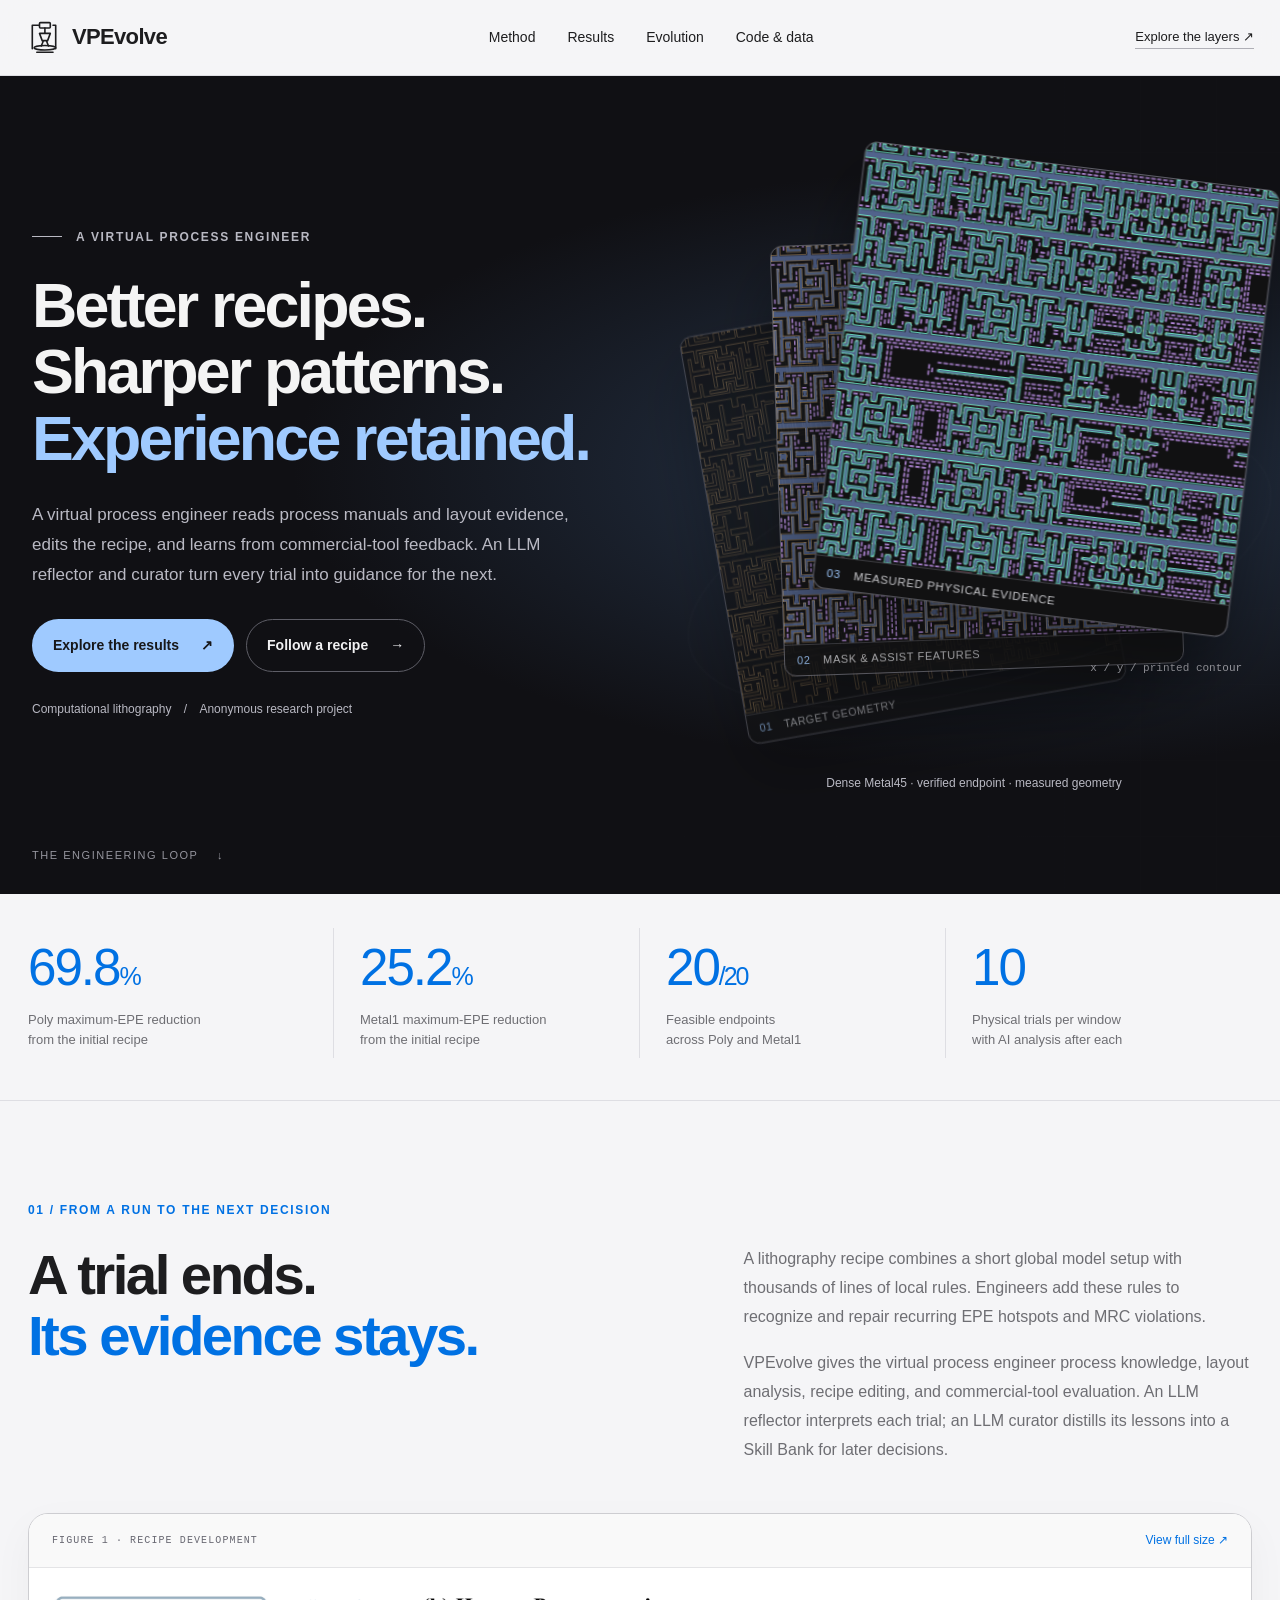
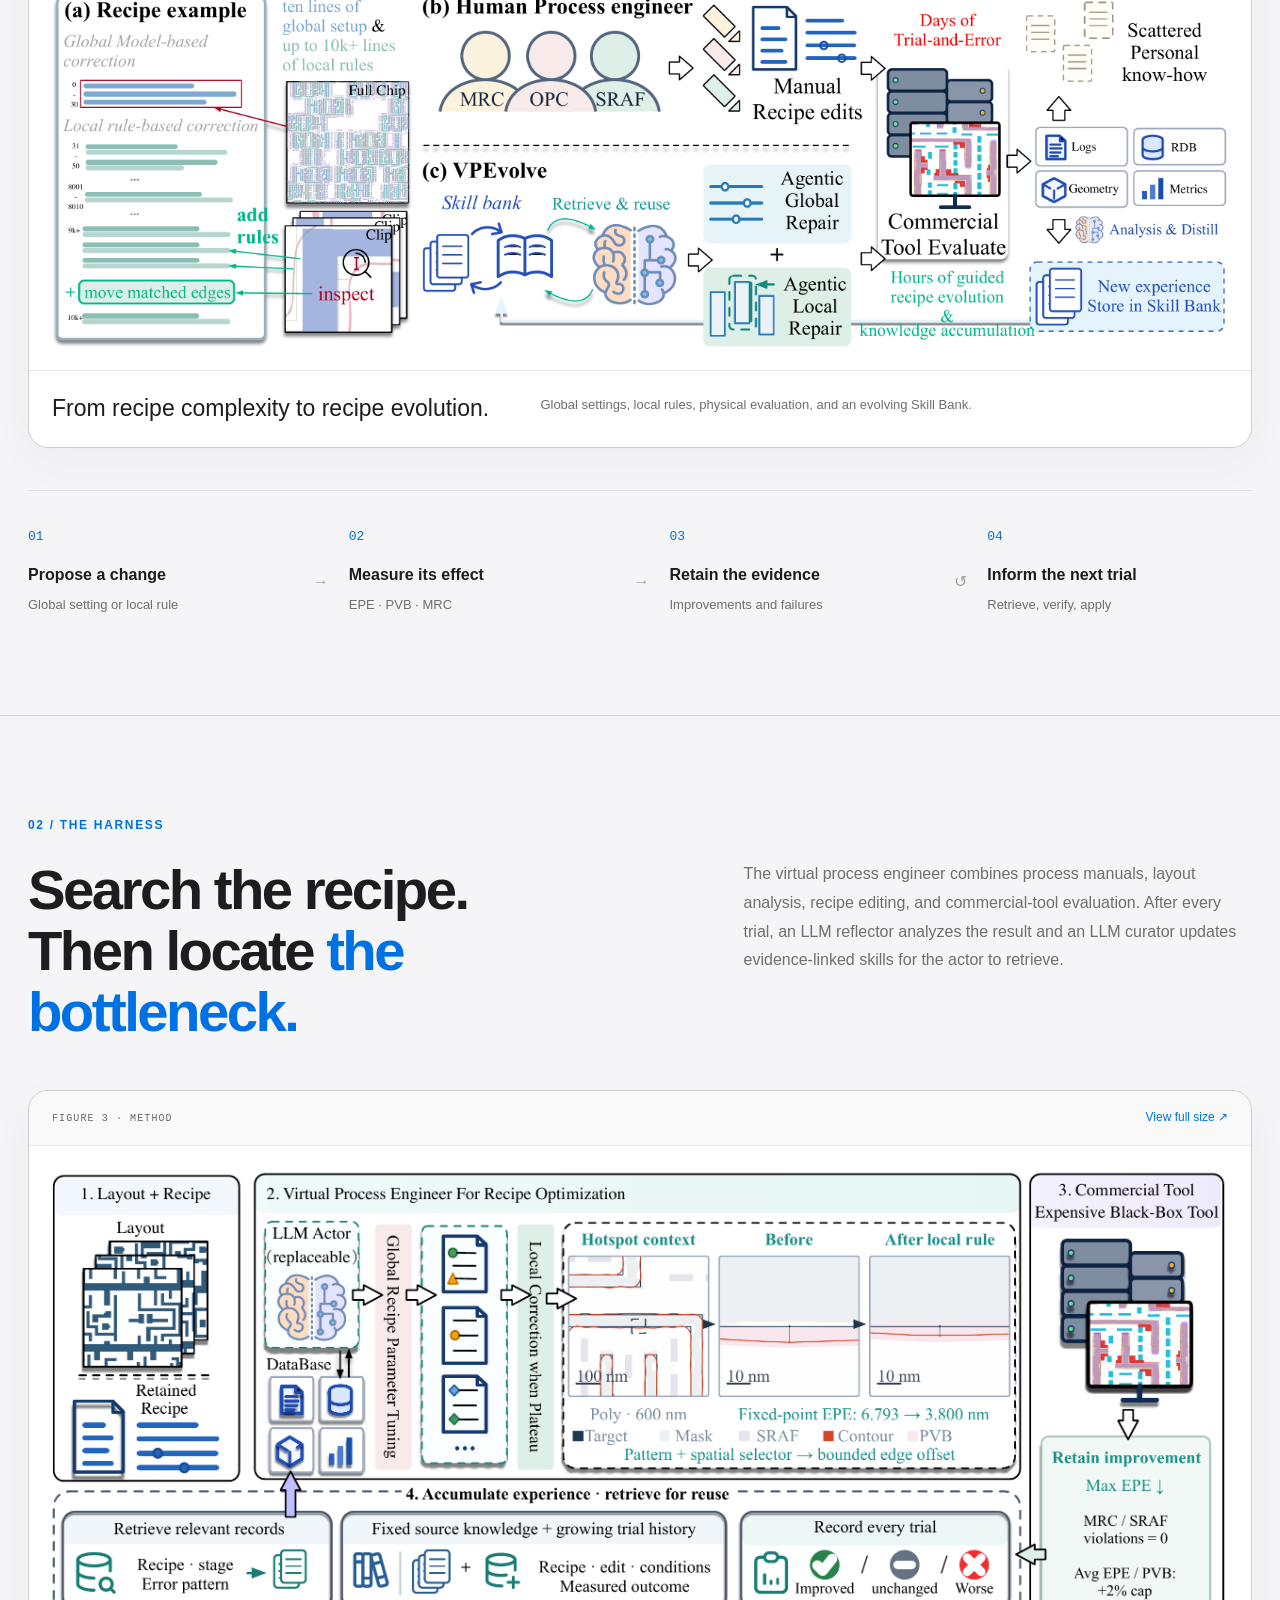
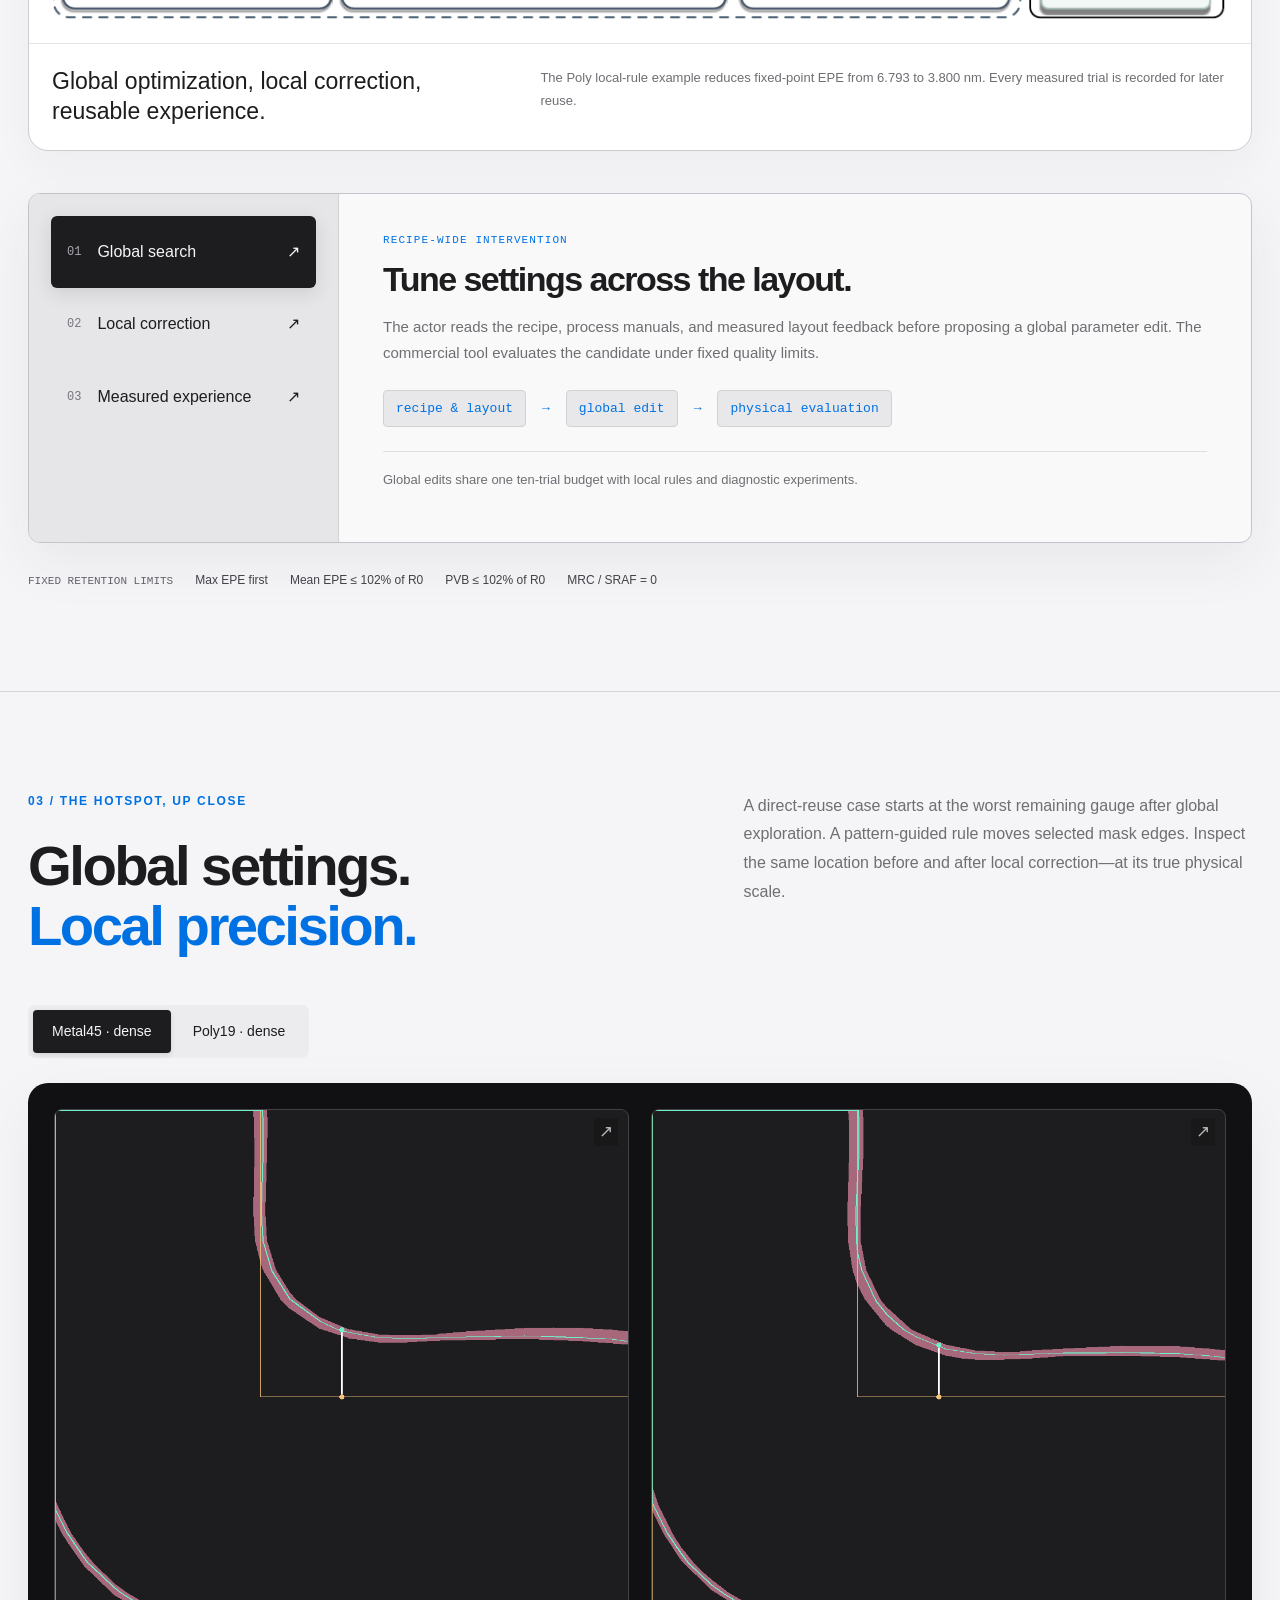
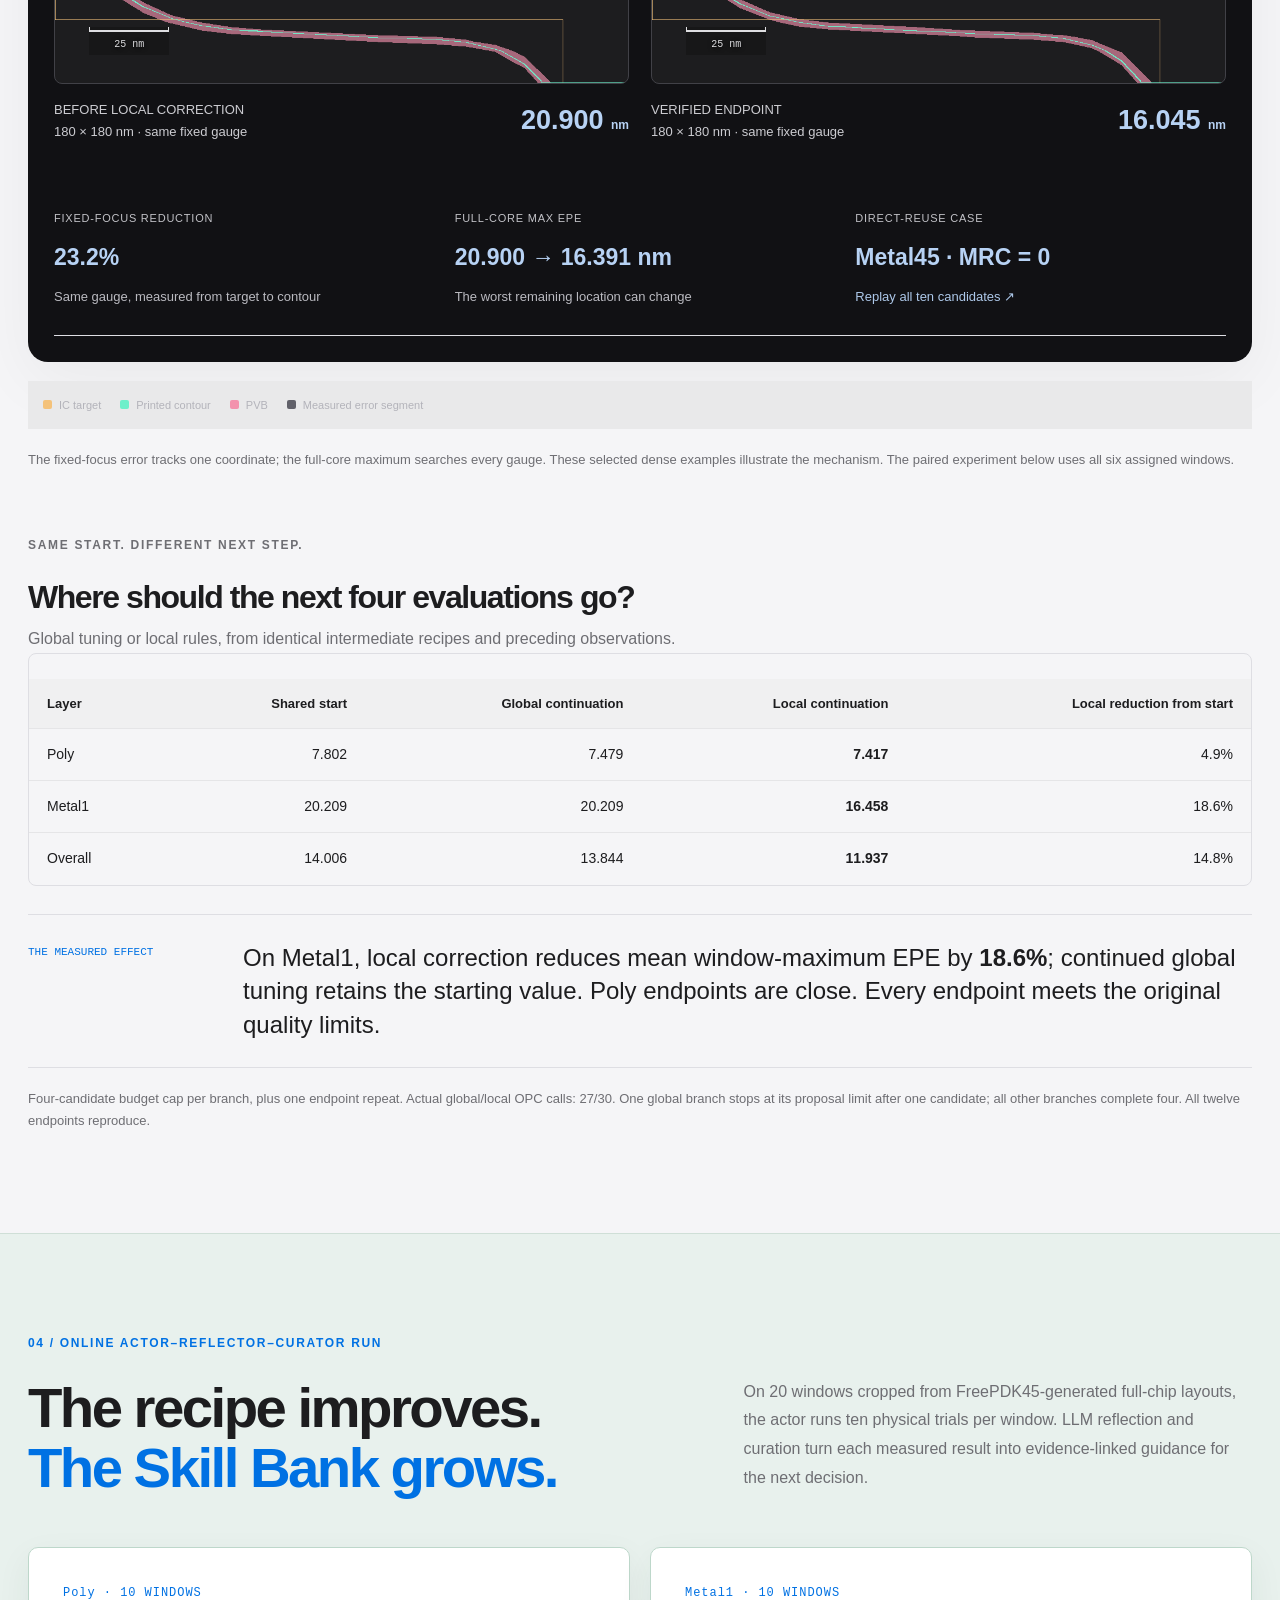
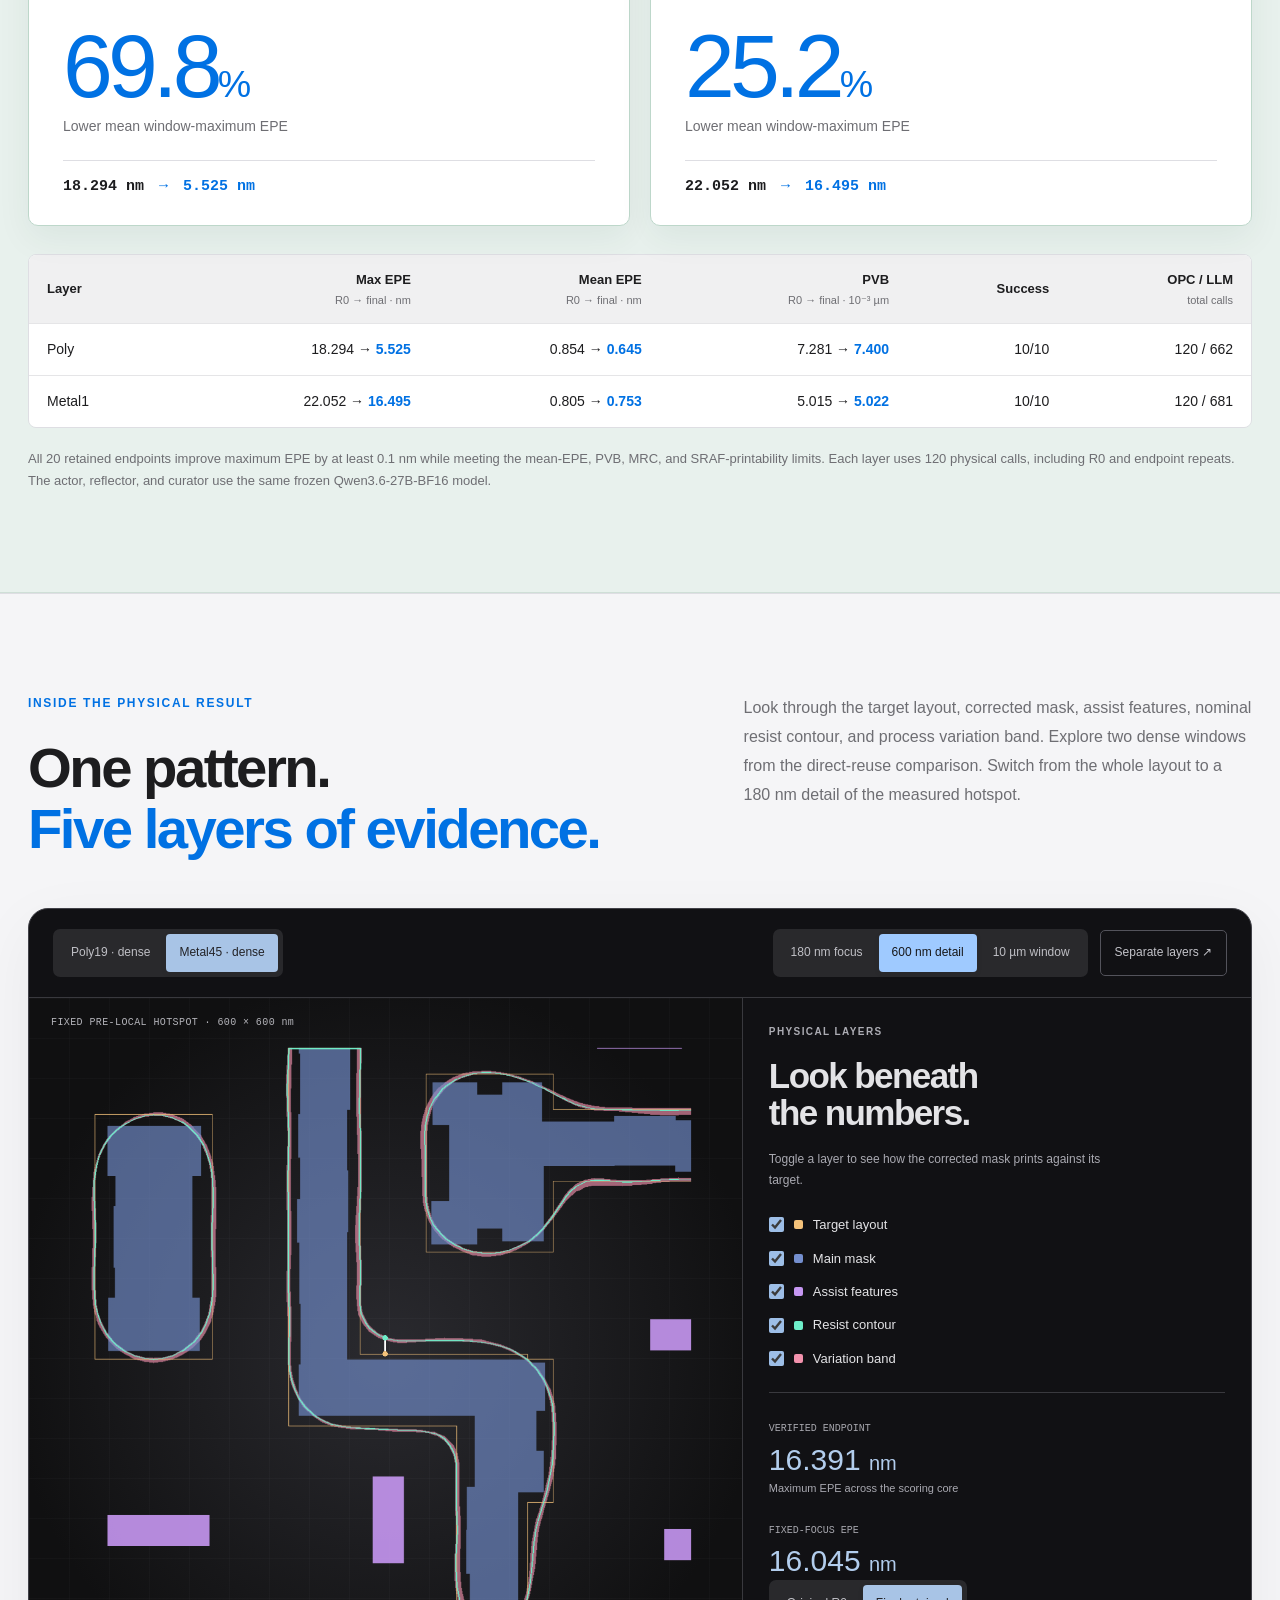
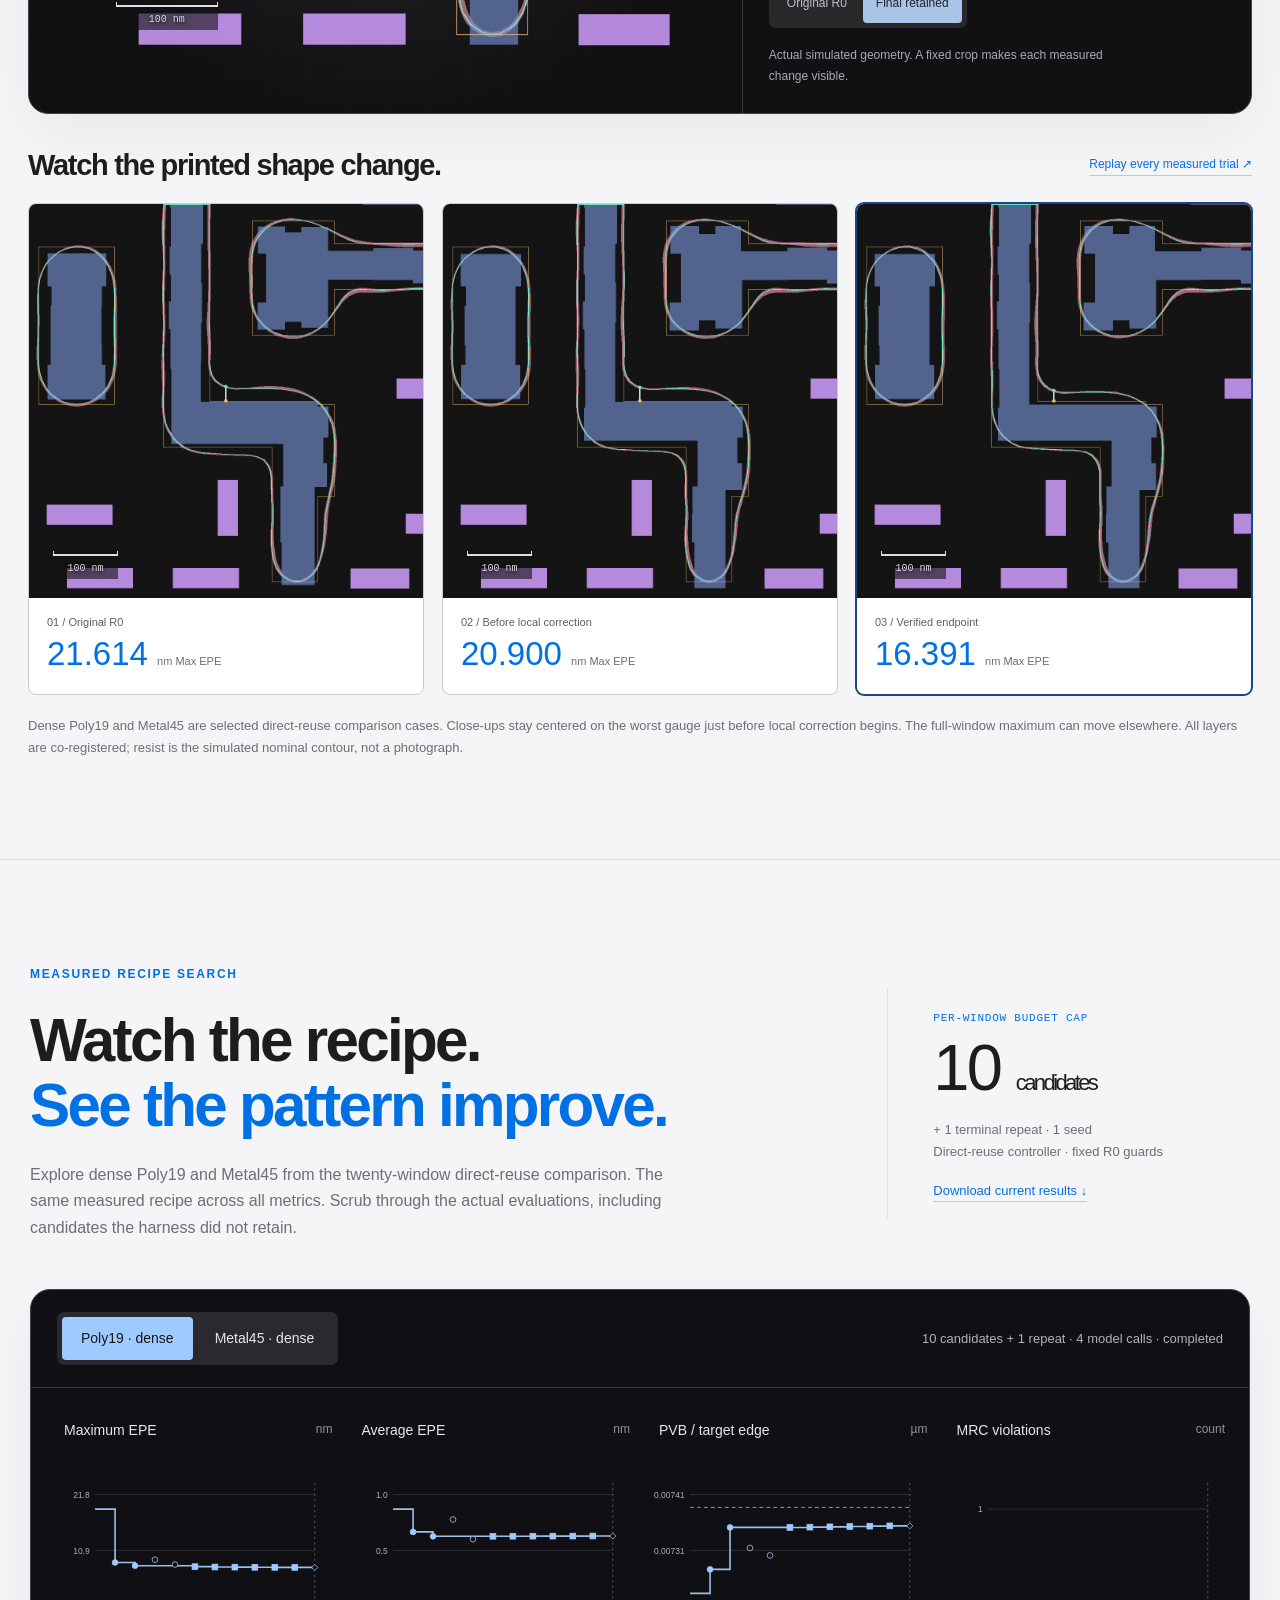
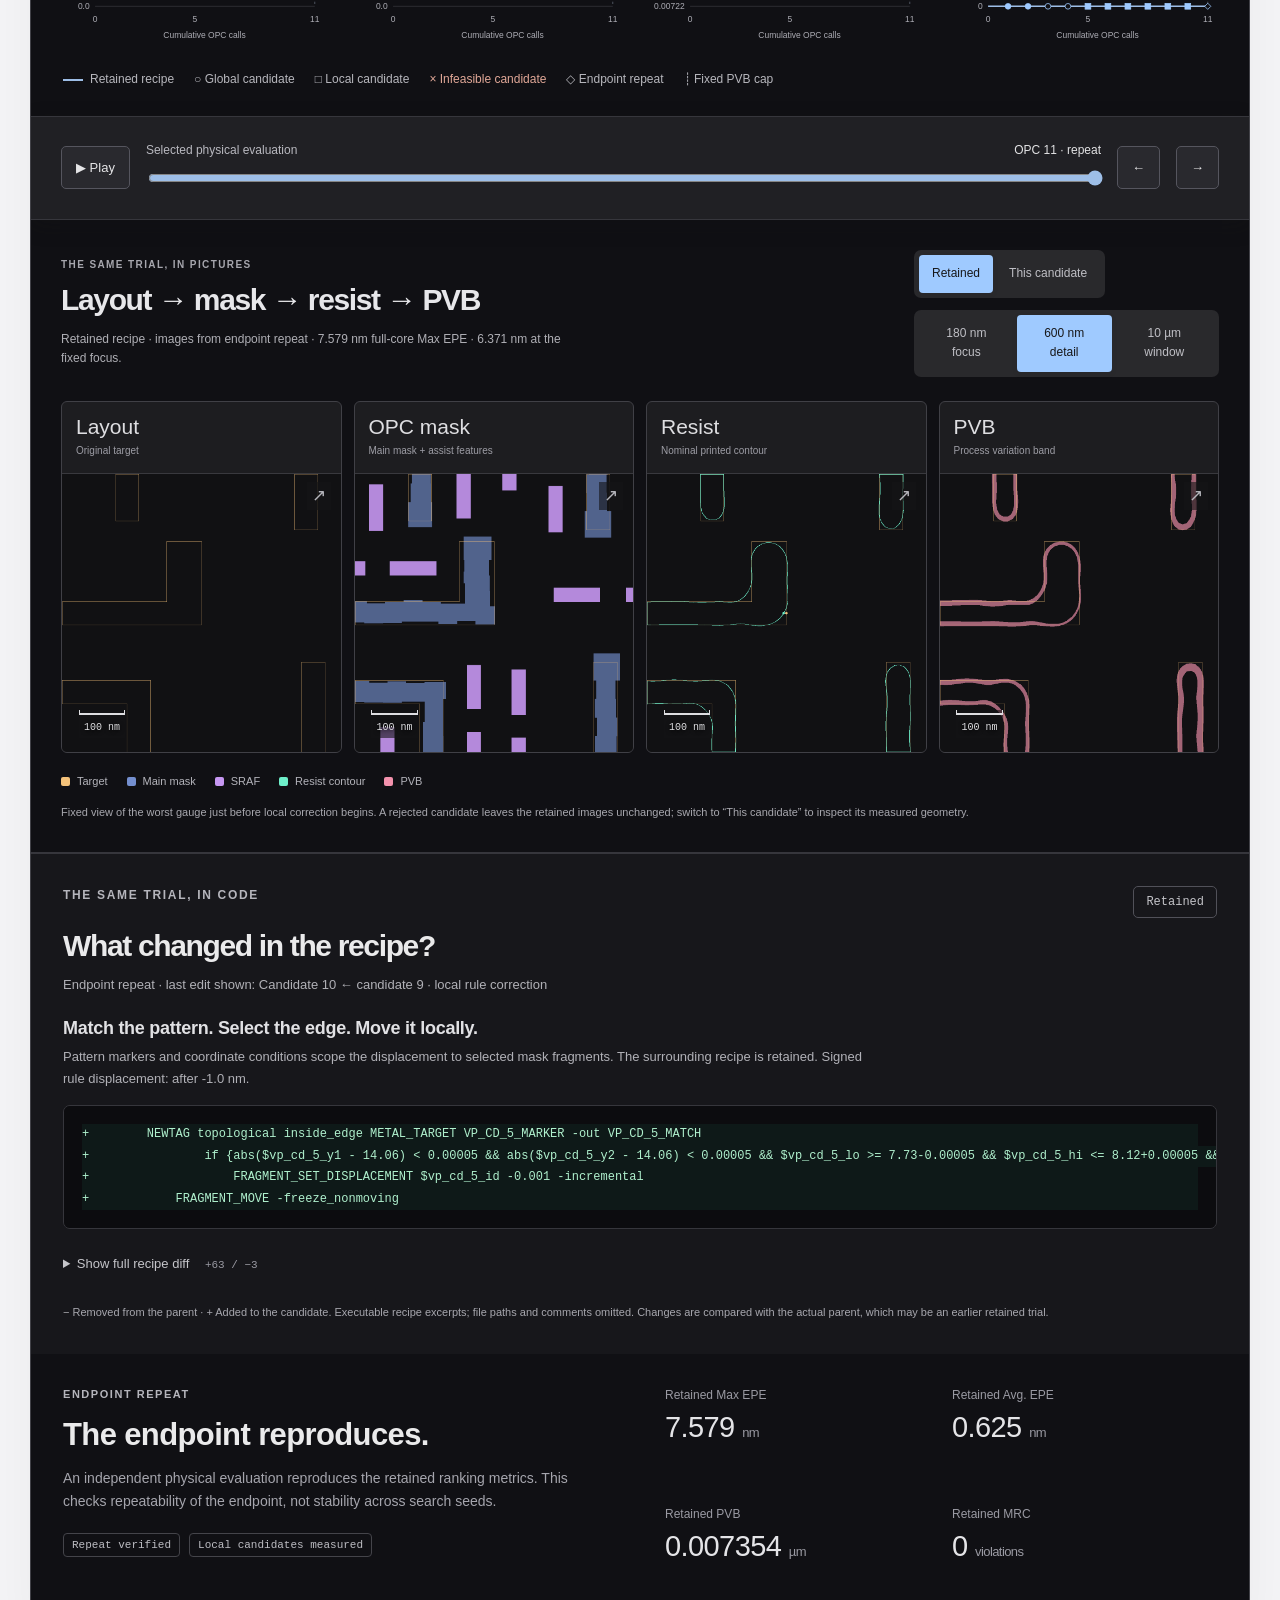
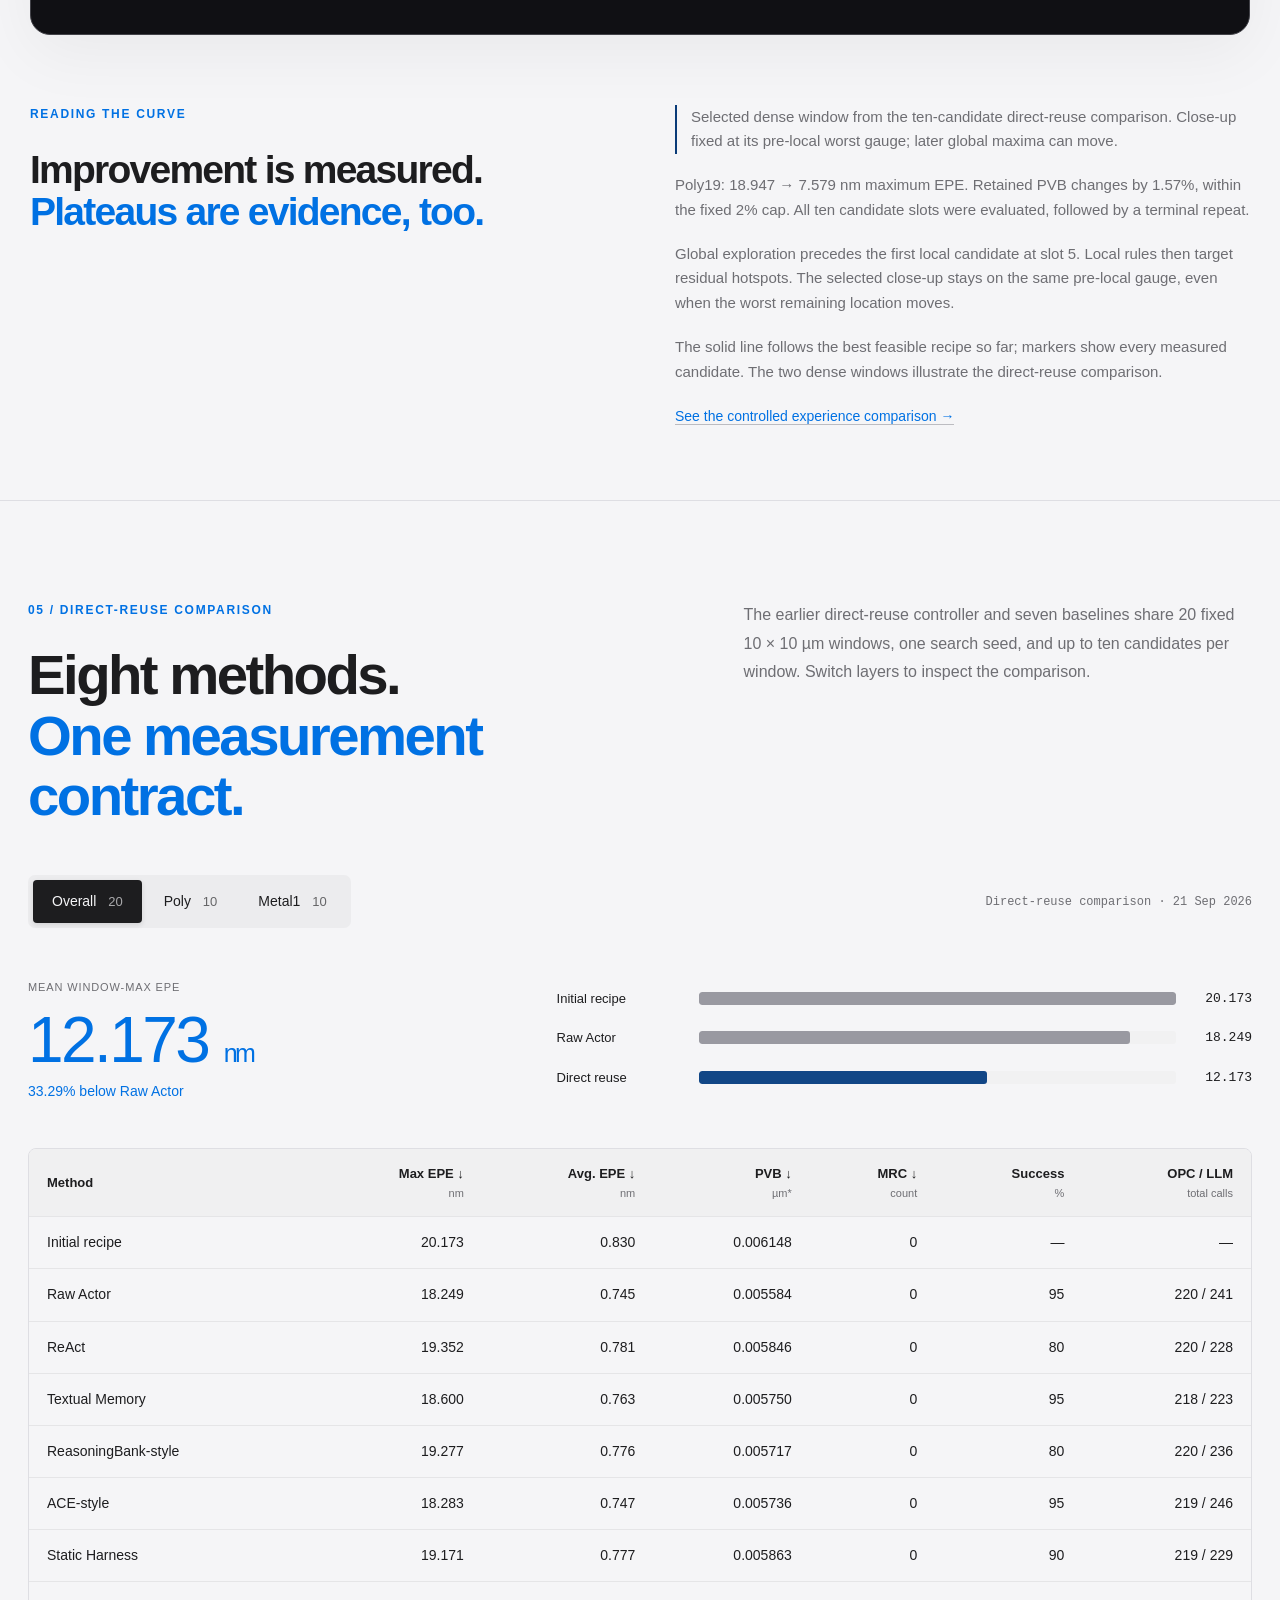
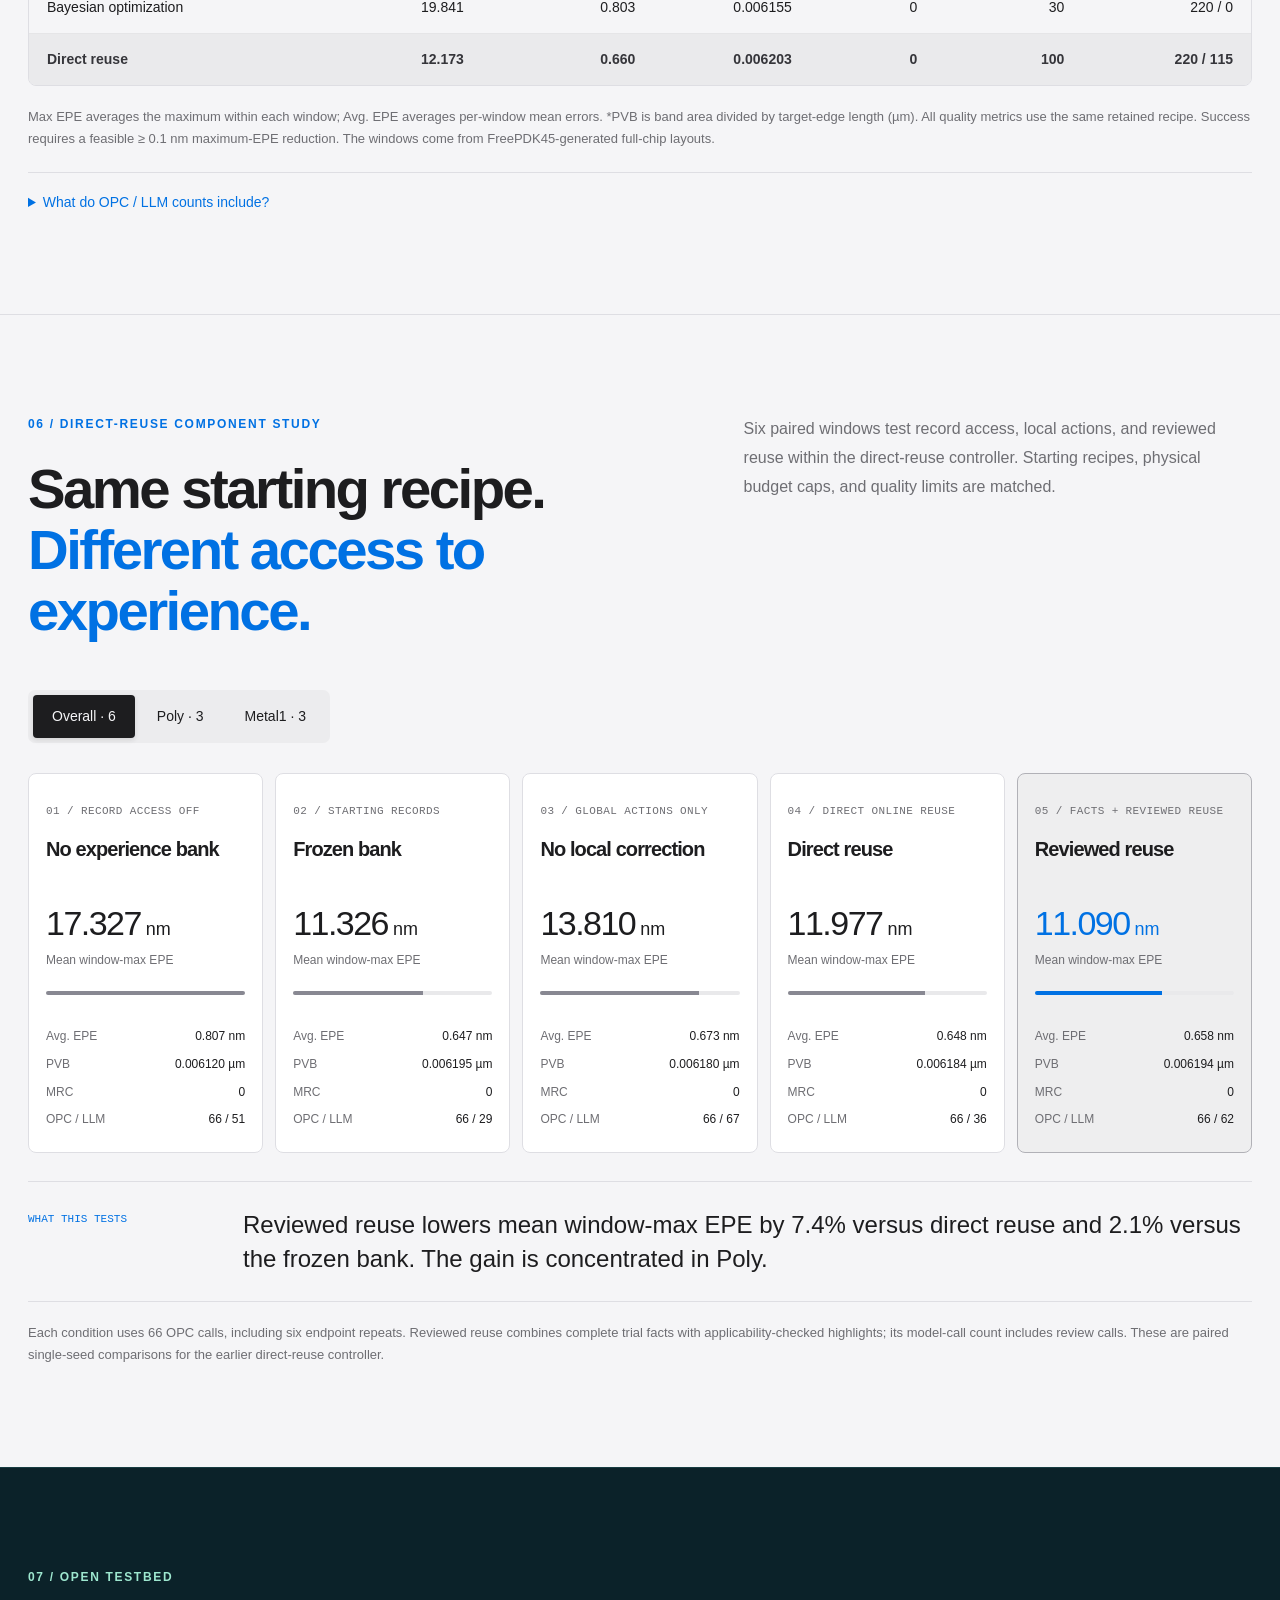
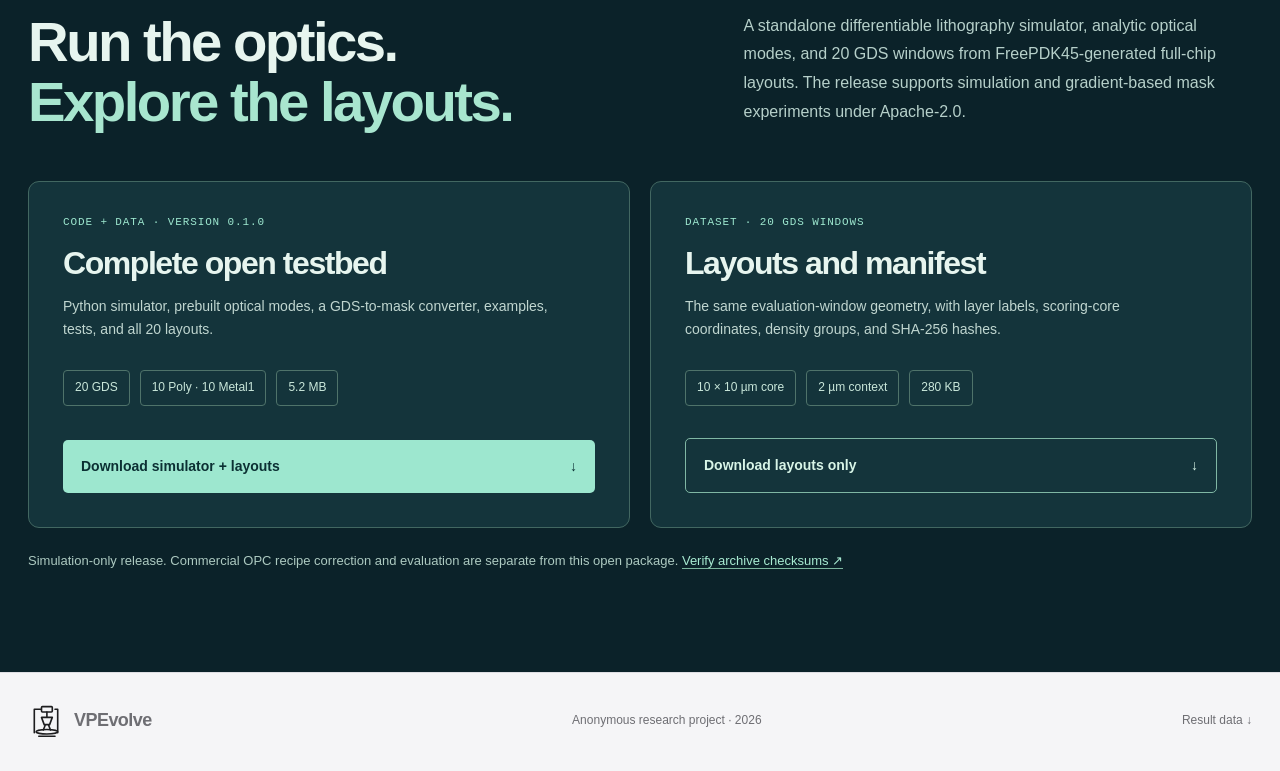
==== commit 700899b0: "Update website Figure 1 to latest author export" ====
--- a/index.html
+++ b/index.html
@@ -18,7 +18,7 @@
 <a class="hero-scroll" href="#idea">THE ENGINEERING LOOP <span>↓</span></a>
 </section>
 <section class="signal-strip" aria-label="Online 20-window main results"><div><strong>69.8<span>%</span></strong><p>Poly maximum-EPE reduction<br>from the initial recipe</p></div><div><strong>25.2<span>%</span></strong><p>Metal1 maximum-EPE reduction<br>from the initial recipe</p></div><div><strong>20<span>/20</span></strong><p>Feasible endpoints<br>across Poly and Metal1</p></div><div><strong>10</strong><p>Physical trials per window<br>with AI analysis after each</p></div></section>
-<section class="wide intro-section" id="idea"><p class="eyebrow">01 / FROM A RUN TO THE NEXT DECISION</p><div class="split-heading"><h2>A trial ends.<br><em>Its evidence stays.</em></h2><div><p>A lithography recipe combines a short global model setup with thousands of lines of local rules. Engineers add these rules to recognize and repair recurring EPE hotspots and MRC violations.</p><p>VPEvolve gives the virtual process engineer process knowledge, layout analysis, recipe editing, and commercial-tool evaluation. An LLM reflector interprets each trial; an LLM curator distills its lessons into a Skill Bank for later decisions.</p></div></div><figure class="paper-figure" id="paper-paradigm"><div class="paper-figure-heading"><span>FIGURE 1 · RECIPE DEVELOPMENT</span><a href="assets/current/paper-paradigm.png?v=20260924-fig1b" target="_blank" rel="noopener" data-paper-zoom aria-label="Enlarge Figure 1 recipe-development overview.">View full size ↗</a></div><a class="paper-figure-image" href="assets/current/paper-paradigm.png?v=20260924-fig1b" target="_blank" rel="noopener" data-paper-zoom aria-label="Enlarge Figure 1 recipe-development overview."><img src="assets/current/paper-paradigm.png?v=20260924-fig1b" loading="lazy" alt="Figure 1: a recipe has tens of lines of global model settings and thousands of local rules. Human MRC, OPC, and SRAF engineers edit and test it; VPEvolve evaluates global and local repairs and distills each trial into its Skill Bank."></a><figcaption><b>From recipe complexity to recipe evolution.</b><span>Global settings, local rules, physical evaluation, and an evolving Skill Bank.</span></figcaption></figure><div class="loop-strip"><div><small>01</small><b>Propose a change</b><span>Global setting or local rule</span></div><i>→</i><div><small>02</small><b>Measure its effect</b><span>EPE · PVB · MRC</span></div><i>→</i><div><small>03</small><b>Retain the evidence</b><span>Improvements and failures</span></div><i>↺</i><div><small>04</small><b>Inform the next trial</b><span>Retrieve, verify, apply</span></div></div></section>
+<section class="wide intro-section" id="idea"><p class="eyebrow">01 / FROM A RUN TO THE NEXT DECISION</p><div class="split-heading"><h2>A trial ends.<br><em>Its evidence stays.</em></h2><div><p>A lithography recipe combines a short global model setup with thousands of lines of local rules. Engineers add these rules to recognize and repair recurring EPE hotspots and MRC violations.</p><p>VPEvolve gives the virtual process engineer process knowledge, layout analysis, recipe editing, and commercial-tool evaluation. An LLM reflector interprets each trial; an LLM curator distills its lessons into a Skill Bank for later decisions.</p></div></div><figure class="paper-figure" id="paper-paradigm"><div class="paper-figure-heading"><span>FIGURE 1 · RECIPE DEVELOPMENT</span><a href="assets/current/paper-paradigm.png?v=20260924-fig1c" target="_blank" rel="noopener" data-paper-zoom aria-label="Enlarge Figure 1 recipe-development overview.">View full size ↗</a></div><a class="paper-figure-image" href="assets/current/paper-paradigm.png?v=20260924-fig1c" target="_blank" rel="noopener" data-paper-zoom aria-label="Enlarge Figure 1 recipe-development overview."><img src="assets/current/paper-paradigm.png?v=20260924-fig1c" loading="lazy" alt="Figure 1: a recipe has tens of lines of global model settings and thousands of local rules. Human MRC, OPC, and SRAF engineers edit and test it; VPEvolve evaluates global and local repairs and distills each trial into its Skill Bank."></a><figcaption><b>From recipe complexity to recipe evolution.</b><span>Global settings, local rules, physical evaluation, and an evolving Skill Bank.</span></figcaption></figure><div class="loop-strip"><div><small>01</small><b>Propose a change</b><span>Global setting or local rule</span></div><i>→</i><div><small>02</small><b>Measure its effect</b><span>EPE · PVB · MRC</span></div><i>→</i><div><small>03</small><b>Retain the evidence</b><span>Improvements and failures</span></div><i>↺</i><div><small>04</small><b>Inform the next trial</b><span>Retrieve, verify, apply</span></div></div></section>
 <section class="method-section" id="method"><div class="wide"><p class="eyebrow">02 / THE HARNESS</p><div class="split-heading"><h2>Search the recipe.<br>Then locate <em>the bottleneck.</em></h2><p>The virtual process engineer combines process manuals, layout analysis, recipe editing, and commercial-tool evaluation. After every trial, an LLM reflector analyzes the result and an LLM curator updates evidence-linked skills for the actor to retrieve.</p></div><figure class="paper-figure" id="paper-harness"><div class="paper-figure-heading"><span>FIGURE 3 · METHOD</span><a href="assets/current/paper-harness.png?v=20260923-fig3" target="_blank" rel="noopener" data-paper-zoom aria-label="Enlarge Figure 3 method diagram.">View full size ↗</a></div><a class="paper-figure-image" href="assets/current/paper-harness.png?v=20260923-fig3" target="_blank" rel="noopener" data-paper-zoom aria-label="Enlarge Figure 3 method diagram."><img src="assets/current/paper-harness.png?v=20260923-fig3" loading="lazy" alt="Figure 3 method diagram: layout and recipe enter the virtual process engineer, which combines global parameter tuning with pattern-guided local correction. A Poly hotspot example shows fixed-point EPE falling from 6.793 to 3.800 nm. Commercial tool evaluation and trial records feed reusable experience."></a><figcaption><b>Global optimization, local correction, reusable experience.</b><span>The Poly local-rule example reduces fixed-point EPE from 6.793 to 3.800 nm. Every measured trial is recorded for later reuse.</span></figcaption></figure><div class="method-stage"><div class="stage-rail"><button class="active" aria-pressed="true" data-stage="global"><small>01</small><span>Global search</span><b>↗</b></button><button aria-pressed="false" data-stage="local"><small>02</small><span>Local correction</span><b>↗</b></button><button aria-pressed="false" data-stage="memory"><small>03</small><span>Measured experience</span><b>↗</b></button></div><div class="stage-content" aria-live="polite"><div class="stage-tag" id="stage-tag">RECIPE-WIDE INTERVENTION</div><h3 id="stage-title">Tune settings across the layout.</h3><p id="stage-body">The actor reads the recipe, process manuals, and measured layout feedback before proposing a global parameter edit. The commercial tool evaluates the candidate under fixed quality limits.</p><div class="stage-code" id="stage-code"><span>recipe &amp; layout</span><b>→</b><span>global edit</span><b>→</b><span>physical evaluation</span></div><p class="stage-note" id="stage-note">Global edits share one ten-trial budget with local rules and diagnostic experiments.</p></div></div><div class="guard-strip"><span>FIXED RETENTION LIMITS</span><b>Max EPE first</b><b>Mean EPE ≤ 102% of R0</b><b>PVB ≤ 102% of R0</b><b>MRC / SRAF = 0</b></div></div></section>
 <section class="wide local-section" id="local"><div class="split-heading"><div><p class="eyebrow">03 / THE HOTSPOT, UP CLOSE</p><h2>Global settings.<br><em>Local precision.</em></h2></div><p>A direct-reuse case starts at the worst remaining gauge after global exploration. A pattern-guided rule moves selected mask edges. Inspect the same location before and after local correction—at its true physical scale.</p></div><div class="segmented" aria-label="Dense hotspot example"><button data-spot-case="metal1" class="active" aria-pressed="true">Metal45 · dense</button><button data-spot-case="poly" aria-pressed="false">Poly19 · dense</button></div><div id="hotspot-comparison" class="hotspot-comparison"><p>Loading measured hotspot…</p></div><div class="image-legend"><span style="--key:#f4c27a">IC target</span><span style="--key:#6eefca">Printed contour</span><span style="--key:#f392ad">PVB</span><span style="--key:#ffffff">Measured error segment</span></div><p class="scope-note">The fixed-focus error tracks one coordinate; the full-core maximum searches every gauge. These selected dense examples illustrate the mechanism. The paired experiment below uses all six assigned windows.</p><div class="continuation-heading"><p class="eyebrow">SAME START. DIFFERENT NEXT STEP.</p><h3>Where should the next four evaluations go?</h3><p>Global tuning or local rules, from identical intermediate recipes and preceding observations.</p></div><div class="table-scroll"><table class="main-table continuation-table"><caption>Paired continuation · six windows · maximum EPE in nm</caption><thead><tr><th>Layer</th><th>Shared start</th><th>Global continuation</th><th>Local continuation</th><th>Local reduction from start</th></tr></thead><tbody id="continuation-body"></tbody></table></div><div class="experience-takeaway"><span>THE MEASURED EFFECT</span><p>On Metal1, local correction reduces mean window-maximum EPE by <b>18.6%</b>; continued global tuning retains the starting value. Poly endpoints are close. Every endpoint meets the original quality limits.</p></div><p class="scope-note">Four-candidate budget cap per branch, plus one endpoint repeat. Actual global/local OPC calls: 27/30. One global branch stops at its proposal limit after one candidate; all other branches complete four. All twelve endpoints reproduce.</p></section>
 <section class="online-results-section" id="results"><div class="wide"><p class="eyebrow">04 / ONLINE ACTOR–REFLECTOR–CURATOR RUN</p><div class="split-heading"><h2>The recipe improves.<br><em>The Skill Bank grows.</em></h2><p>On 20 windows cropped from FreePDK45-generated full-chip layouts, the actor runs ten physical trials per window. LLM reflection and curation turn each measured result into evidence-linked guidance for the next decision.</p></div><div class="online-cards" id="online-cards" aria-label="Online recipe-development results"><p>Loading measured results…</p></div><div class="table-scroll"><table class="main-table online-table"><caption>Online run · mean values across ten windows per layer</caption><thead><tr><th scope="col">Layer</th><th scope="col">Max EPE<small>R0 → final · nm</small></th><th scope="col">Mean EPE<small>R0 → final · nm</small></th><th scope="col">PVB<small>R0 → final · 10⁻³ µm</small></th><th scope="col">Success</th><th scope="col">OPC / LLM<small>total calls</small></th></tr></thead><tbody id="online-table-body"><tr><td colspan="6">Loading measured results…</td></tr></tbody></table></div><p class="scope-note">All 20 retained endpoints improve maximum EPE by at least 0.1 nm while meeting the mean-EPE, PVB, MRC, and SRAF-printability limits. Each layer uses 120 physical calls, including R0 and endpoint repeats. The actor, reflector, and curator use the same frozen Qwen3.6-27B-BF16 model.</p></div></section>
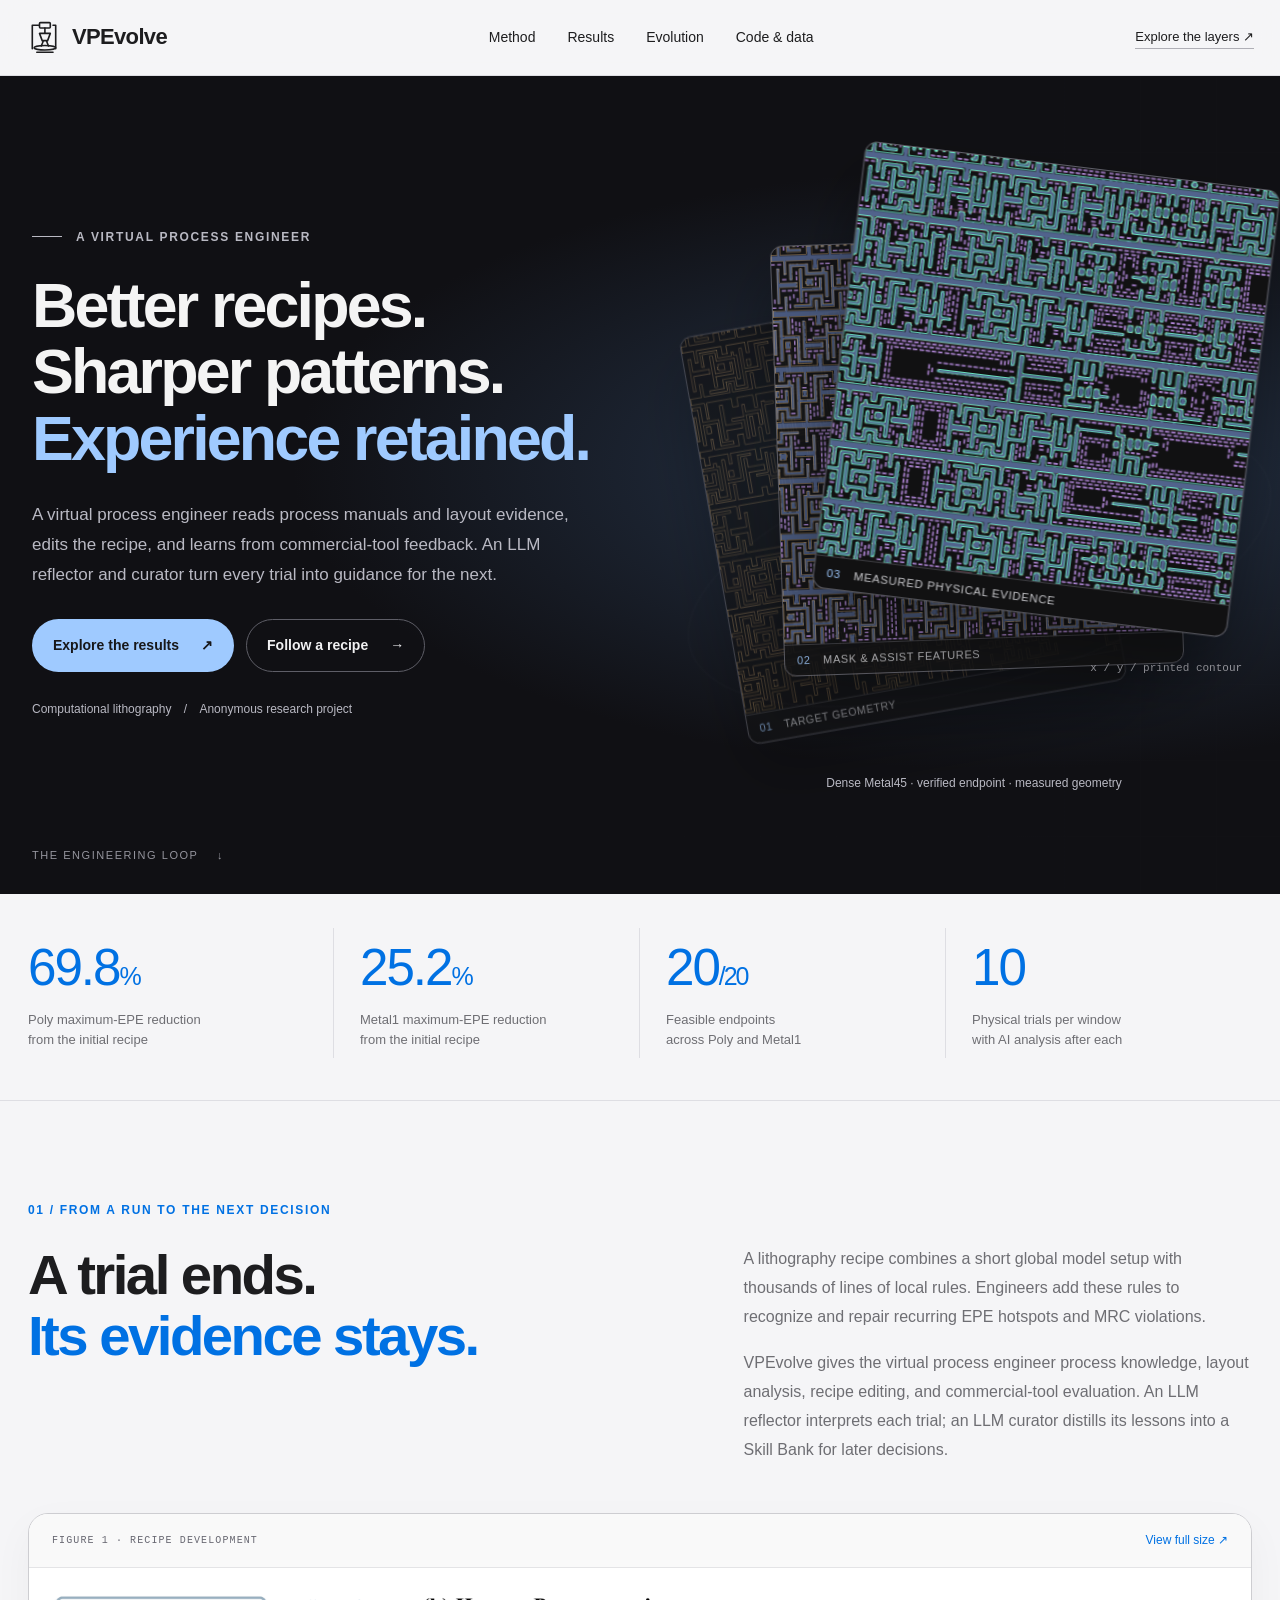
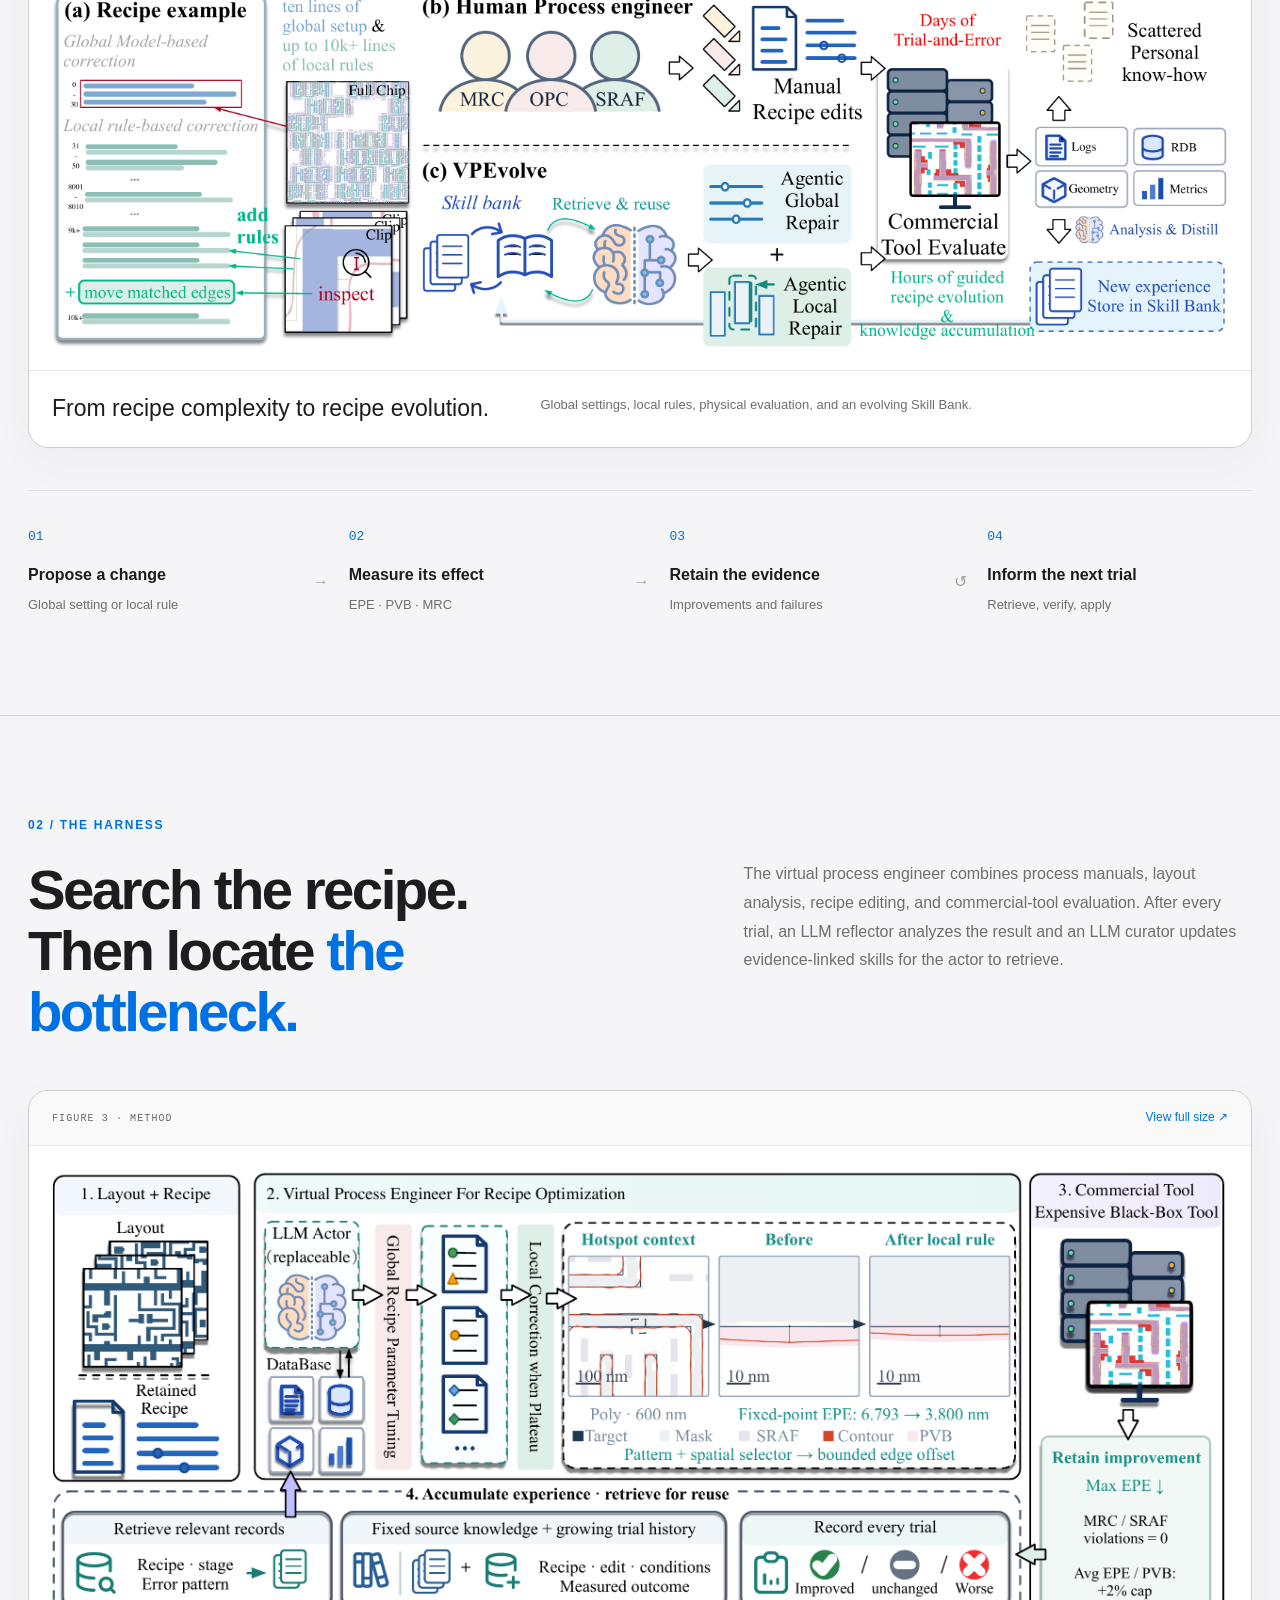
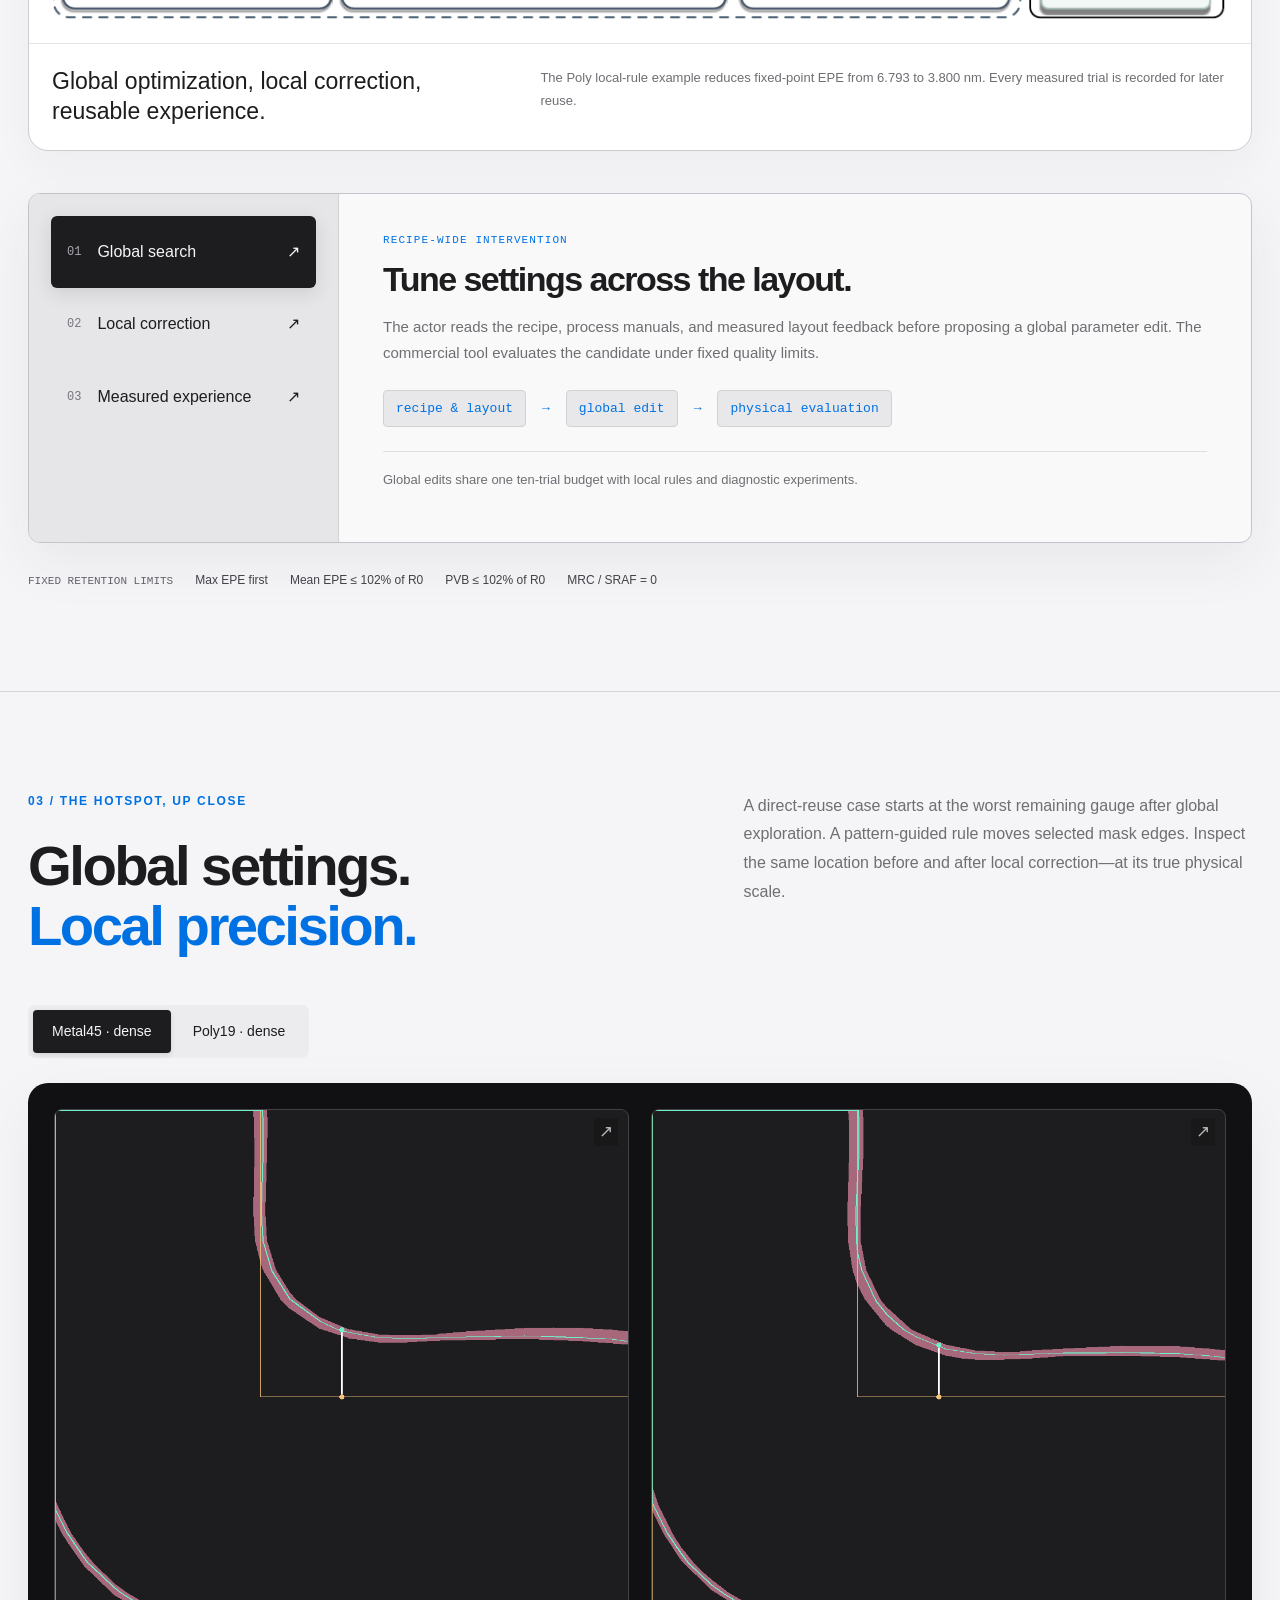
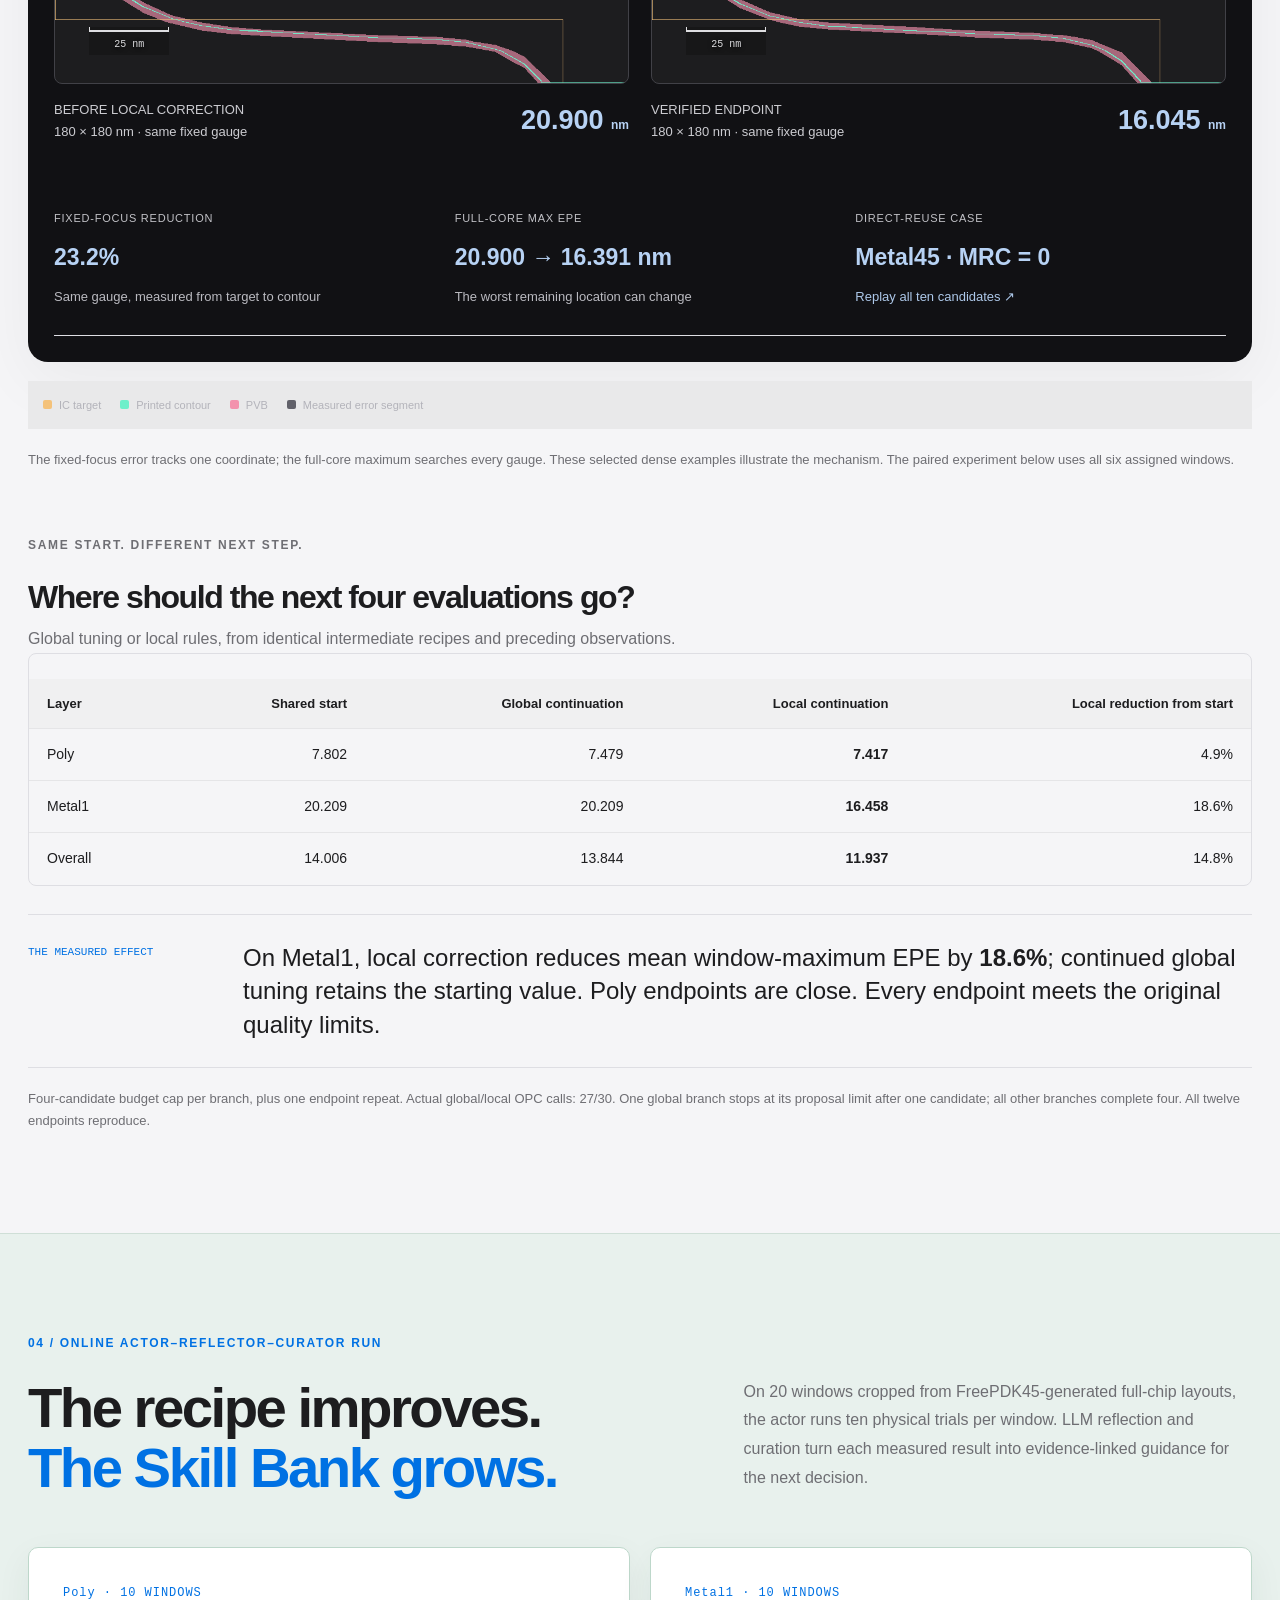
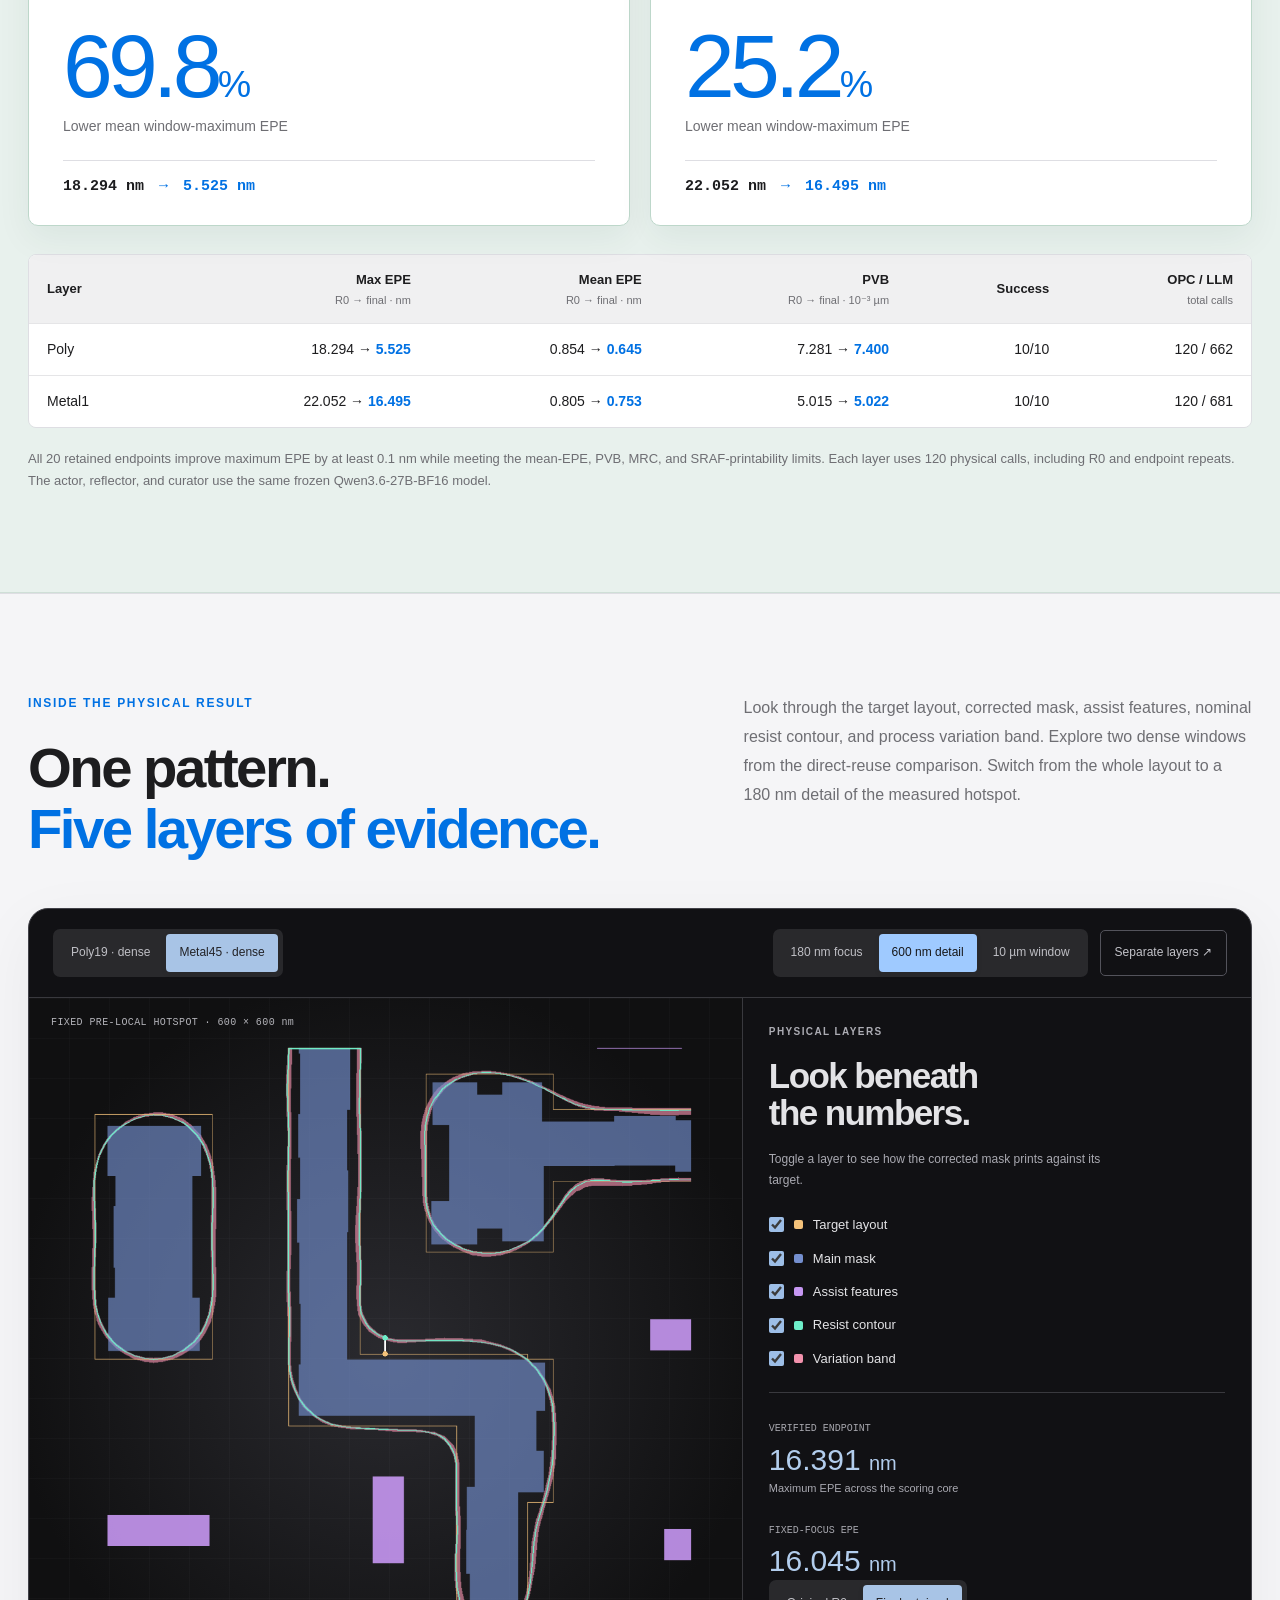
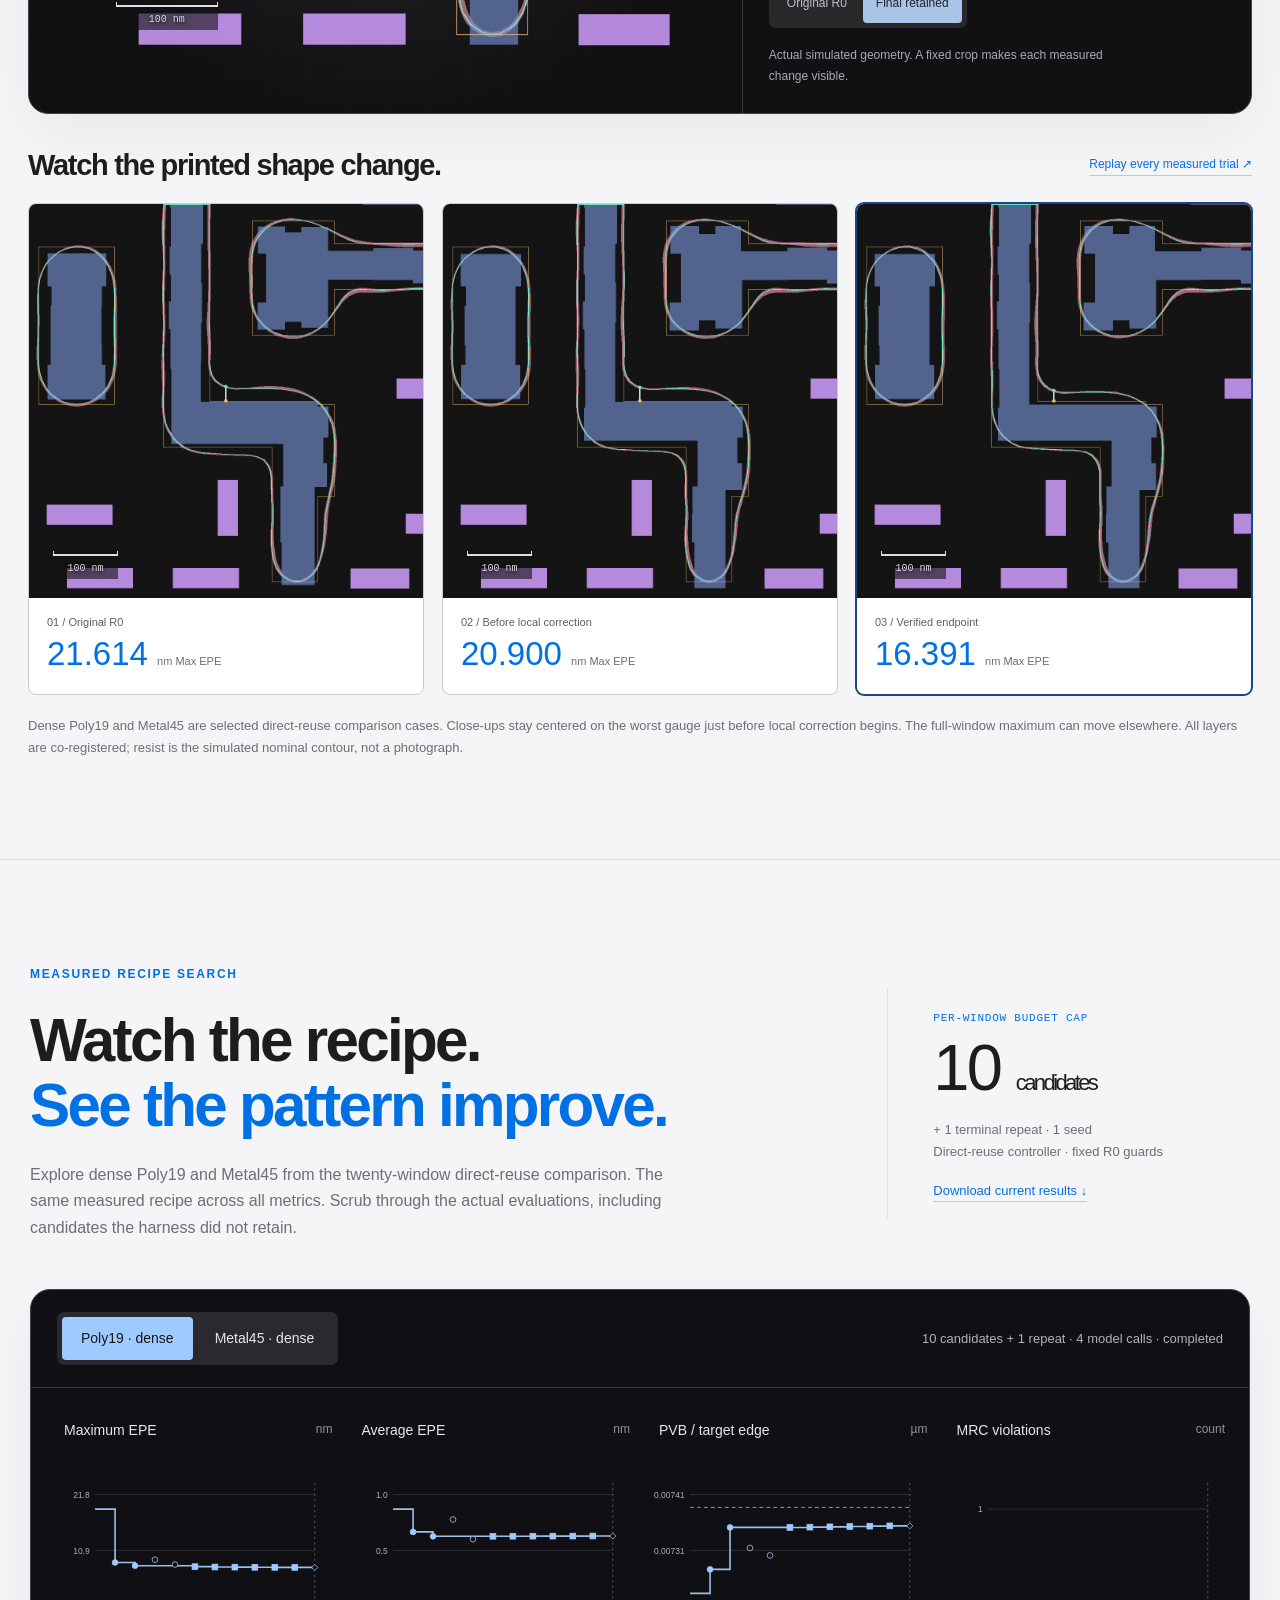
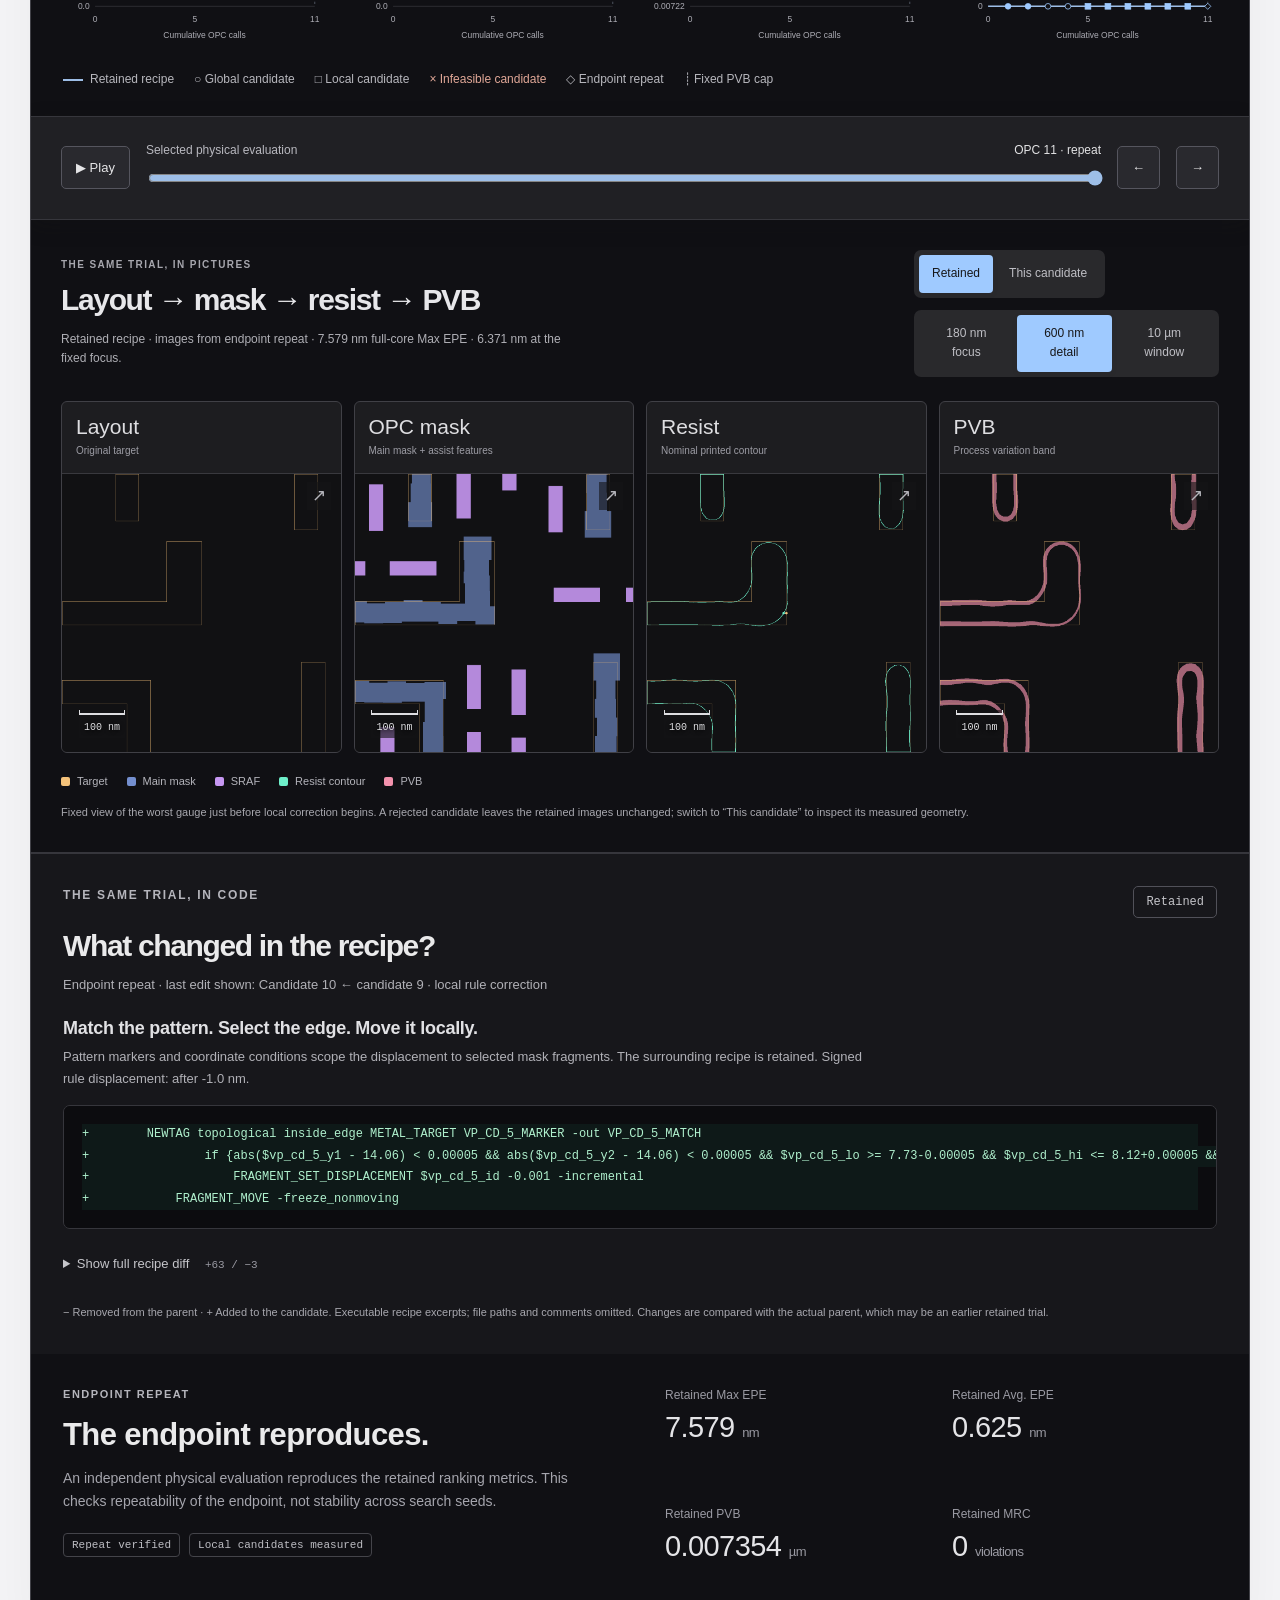
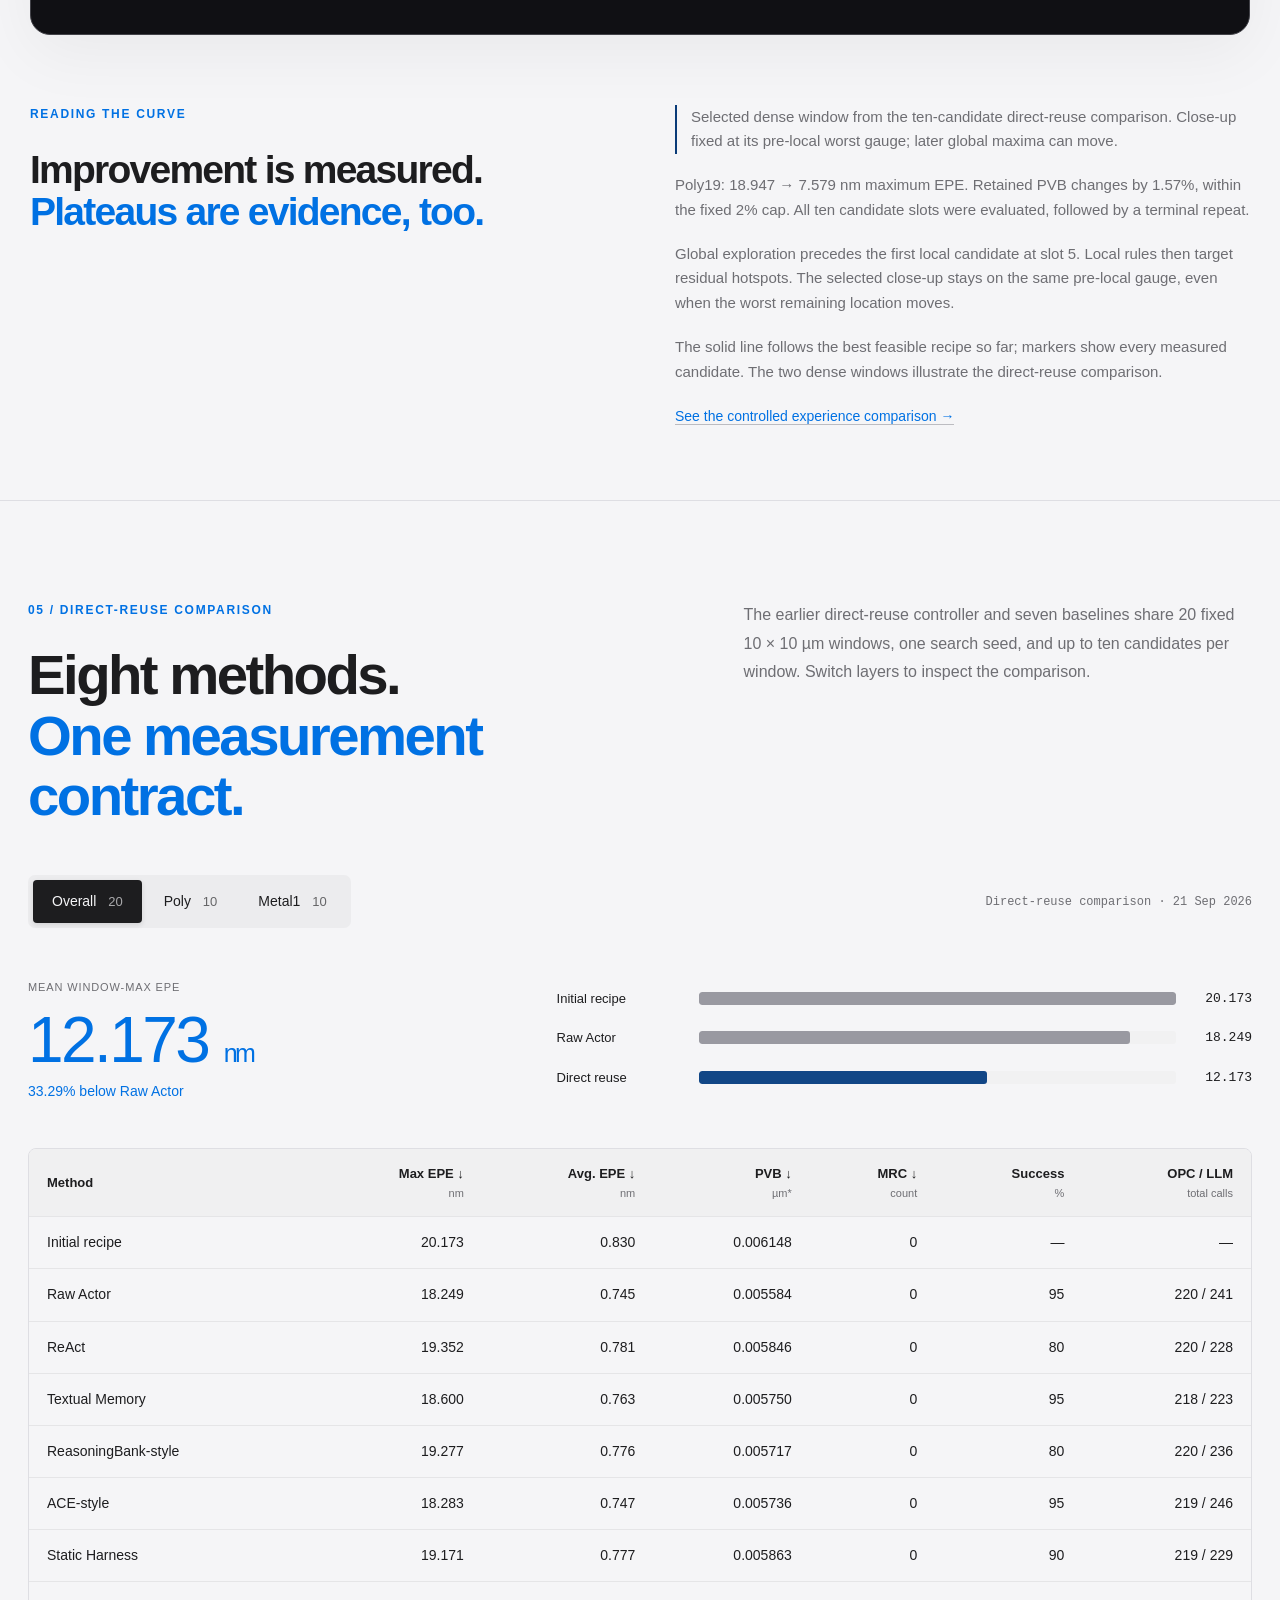
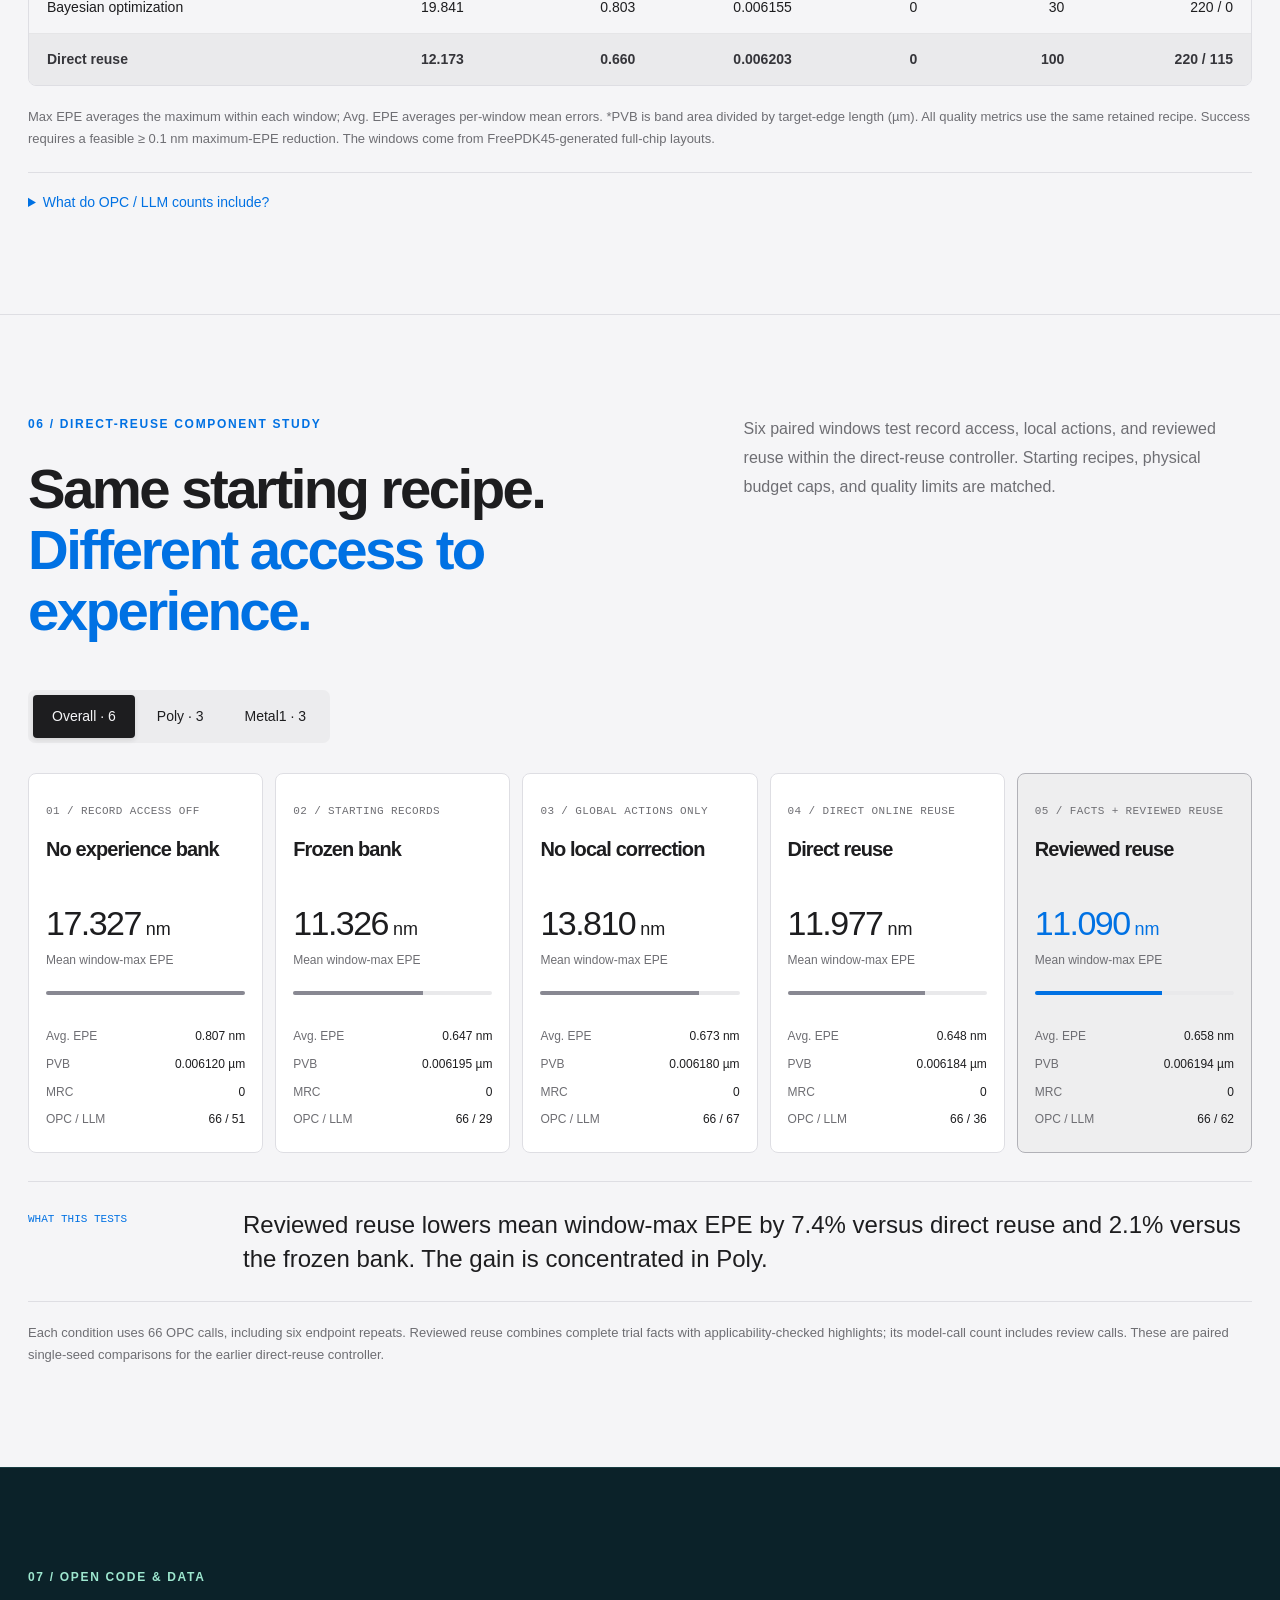
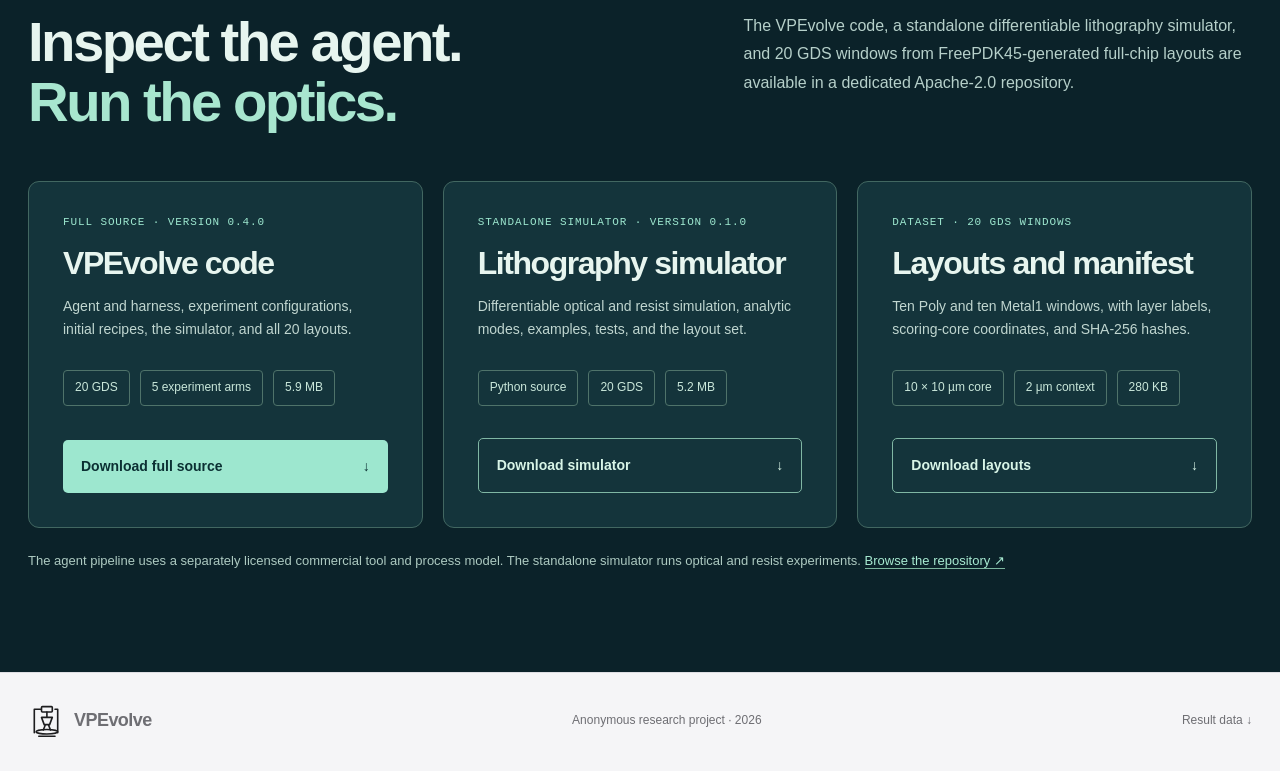
==== commit 06f58f38: "Link code and data to dedicated public repository" ====
--- a/index.html
+++ b/index.html
@@ -30,6 +30,6 @@
 <section class="results-section" id="comparison"><div class="wide"><div class="split-heading"><div><p class="eyebrow">05 / DIRECT-REUSE COMPARISON</p><h2>Eight methods.<br><em>One measurement contract.</em></h2></div><p>The earlier direct-reuse controller and seven baselines share 20 fixed 10 × 10 µm windows, one search seed, and up to ten candidates per window. Switch layers to inspect the comparison.</p></div><div class="results-toolbar"><div class="segmented" aria-label="Results group"><button class="active" aria-pressed="true" data-group="all">Overall <small>20</small></button><button aria-pressed="false" data-group="poly">Poly <small>10</small></button><button aria-pressed="false" data-group="metal1">Metal1 <small>10</small></button></div><span class="data-date">Direct-reuse comparison · 21 Sep 2026</span></div><div class="results-spotlight"><div><span>MEAN WINDOW-MAX EPE</span><strong id="result-main">12.173 <small>nm</small></strong><p id="result-comparison">33.3% below Raw Actor</p></div><div id="comparison-bars" class="comparison-bars" aria-label="Maximum EPE comparison"></div></div><div class="table-scroll"><table class="main-table"><caption>Physical quality and actual call counts by method</caption><thead><tr><th scope="col">Method</th><th scope="col">Max EPE ↓<small>nm</small></th><th scope="col">Avg. EPE ↓<small>nm</small></th><th scope="col">PVB ↓<small>µm*</small></th><th scope="col">MRC ↓<small>count</small></th><th scope="col">Success<small>%</small></th><th scope="col">OPC / LLM<small>total calls</small></th></tr></thead><tbody id="results-body"><tr><td colspan="7">Loading the verified results…</td></tr></tbody></table></div><p class="scope-note">Max EPE averages the maximum within each window; Avg. EPE averages per-window mean errors. *PVB is band area divided by target-edge length (µm). All quality metrics use the same retained recipe. Success requires a feasible ≥ 0.1 nm maximum-EPE reduction. The windows come from FreePDK45-generated full-chip layouts.</p><details class="accounting"><summary>What do OPC / LLM counts include?</summary><p>Total calls in each group, not a ratio. OPC includes candidate evaluations and one endpoint repeat per window. Model calls include rejected proposals. Shared calibration (40 calls), historical experience acquisition, development pilots, and native pattern diagnostics are separate costs. Budget caps are matched; actual use can differ.</p></details></div></section>
 <section class="wide memory-section" id="evidence"><div class="split-heading"><div><p class="eyebrow">06 / DIRECT-REUSE COMPONENT STUDY</p><h2>Same starting recipe.<br><em>Different access to experience.</em></h2></div><p>Six paired windows test record access, local actions, and reviewed reuse within the direct-reuse controller. Starting recipes, physical budget caps, and quality limits are matched.</p></div><div class="segmented" aria-label="Experience comparison group"><button class="active" aria-pressed="true" data-ablation="all">Overall · 6</button><button aria-pressed="false" data-ablation="poly">Poly · 3</button><button aria-pressed="false" data-ablation="metal1">Metal1 · 3</button></div><div id="ablation-cards" class="ablation-grid"></div><div class="experience-takeaway"><span>WHAT THIS TESTS</span><p id="ablation-takeaway">Reviewed reuse reaches 11.090 nm, compared with 11.326 nm for a frozen bank and 11.977 nm for direct reuse.</p></div><p class="scope-note">Each condition uses 66 OPC calls, including six endpoint repeats. Reviewed reuse combines complete trial facts with applicability-checked highlights; its model-call count includes review calls. These are paired single-seed comparisons for the earlier direct-reuse controller.</p></section>
 
-<section class="release-section" id="open-testbed"><div class="wide"><p class="eyebrow">07 / OPEN TESTBED</p><div class="split-heading"><h2>Run the optics.<br><em>Explore the layouts.</em></h2><p>A standalone differentiable lithography simulator, analytic optical modes, and 20 GDS windows from FreePDK45-generated full-chip layouts. The release supports simulation and gradient-based mask experiments under Apache-2.0.</p></div><div class="release-grid"><article class="release-card"><span>CODE + DATA · VERSION 0.1.0</span><h3>Complete open testbed</h3><p>Python simulator, prebuilt optical modes, a GDS-to-mask converter, examples, tests, and all 20 layouts.</p><div class="release-meta"><b>20 GDS</b><b>10 Poly · 10 Metal1</b><b>5.2 MB</b></div><a class="release-button" href="assets/releases/vpevolve-open-testbed-0.1.0.zip" download>Download simulator + layouts <span>↓</span></a></article><article class="release-card"><span>DATASET · 20 GDS WINDOWS</span><h3>Layouts and manifest</h3><p>The same evaluation-window geometry, with layer labels, scoring-core coordinates, density groups, and SHA-256 hashes.</p><div class="release-meta"><b>10 × 10 µm core</b><b>2 µm context</b><b>280 KB</b></div><a class="release-button secondary" href="assets/releases/vpevolve-20-gds.zip" download>Download layouts only <span>↓</span></a></article></div><p class="release-footnote">Simulation-only release. Commercial OPC recipe correction and evaluation are separate from this open package. <a href="assets/releases/SHA256SUMS">Verify archive checksums ↗</a></p></div></section>
+<section class="release-section" id="open-testbed"><div class="wide"><p class="eyebrow">07 / OPEN CODE &amp; DATA</p><div class="split-heading"><h2>Inspect the agent.<br><em>Run the optics.</em></h2><p>The VPEvolve code, a standalone differentiable lithography simulator, and 20 GDS windows from FreePDK45-generated full-chip layouts are available in a dedicated Apache-2.0 repository.</p></div><div class="release-grid"><article class="release-card"><span>FULL SOURCE · VERSION 0.4.0</span><h3>VPEvolve code</h3><p>Agent and harness, experiment configurations, initial recipes, the simulator, and all 20 layouts.</p><div class="release-meta"><b>20 GDS</b><b>5 experiment arms</b><b>5.9 MB</b></div><a class="release-button" href="https://raw.githubusercontent.com/vpevolve/vpevolve_code_and_data/main/downloads/vpevolve-full-source-0.4.0.zip">Download full source <span>↓</span></a></article><article class="release-card"><span>STANDALONE SIMULATOR · VERSION 0.1.0</span><h3>Lithography simulator</h3><p>Differentiable optical and resist simulation, analytic modes, examples, tests, and the layout set.</p><div class="release-meta"><b>Python source</b><b>20 GDS</b><b>5.2 MB</b></div><a class="release-button secondary" href="https://raw.githubusercontent.com/vpevolve/vpevolve_code_and_data/main/downloads/vpevolve-open-testbed-0.1.0.zip">Download simulator <span>↓</span></a></article><article class="release-card"><span>DATASET · 20 GDS WINDOWS</span><h3>Layouts and manifest</h3><p>Ten Poly and ten Metal1 windows, with layer labels, scoring-core coordinates, and SHA-256 hashes.</p><div class="release-meta"><b>10 × 10 µm core</b><b>2 µm context</b><b>280 KB</b></div><a class="release-button secondary" href="https://raw.githubusercontent.com/vpevolve/vpevolve_code_and_data/main/downloads/vpevolve-20-gds.zip">Download layouts <span>↓</span></a></article></div><p class="release-footnote">The agent pipeline uses a separately licensed commercial tool and process model. The standalone simulator runs optical and resist experiments. <a href="https://github.com/vpevolve/vpevolve_code_and_data">Browse the repository ↗</a></p></div></section>
 </main><footer><a class="wordmark" href="#top"><svg class="lithography-mark" width="36" height="36" viewBox="0 0 40 40" fill="none" stroke="currentColor" stroke-width="1.8" stroke-linecap="round" stroke-linejoin="round" aria-hidden="true"><path d="M7 33V7h7M30 7h3v26"/><rect x="15" y="4" width="12" height="6" rx="1"/><path d="M21 10v5M15 16h12l-3 8h-6zM19 25l-2 5M23 25l2 5"/><ellipse cx="21" cy="32" rx="12" ry="2.5"/><path d="M12 37h18"/></svg>VPEvolve</a><p>Anonymous research project · 2026</p><a href="assets/current/results.json" download>Result data ↓</a></footer>
 </body></html>
--- a/styles.css
+++ b/styles.css
@@ -39,7 +39,7 @@
 .release-section .eyebrow{color:#9de7cf}
 .release-section h2 em{color:#a8e6cf}
 .release-section .split-heading>p{color:#b6d0ca}
-.release-grid{display:grid;grid-template-columns:repeat(2,minmax(0,1fr));gap:20px}
+.release-grid{display:grid;grid-template-columns:repeat(3,minmax(0,1fr));gap:20px}
 .release-card{display:flex;flex-direction:column;padding:34px;border:1px solid #426761;border-radius:11px;background:#14343b}
 .release-card>span{color:#9de7cf;font:11px monospace;letter-spacing:.08em}
 .release-card h3{margin:18px 0 14px;font-size:32px}
@@ -53,3 +53,5 @@
 .release-footnote{margin-top:22px;color:#adcac1;font-size:13px;line-height:1.7}
 .release-footnote a{color:#a8ebd2;border-bottom:1px solid #7cb59e}
 @media(max-width:760px){.release-grid{grid-template-columns:1fr}.release-card{padding:26px}.release-card h3{font-size:28px}}
+
+@media(max-width:1100px) and (min-width:761px){.release-grid{grid-template-columns:repeat(2,minmax(0,1fr))}}
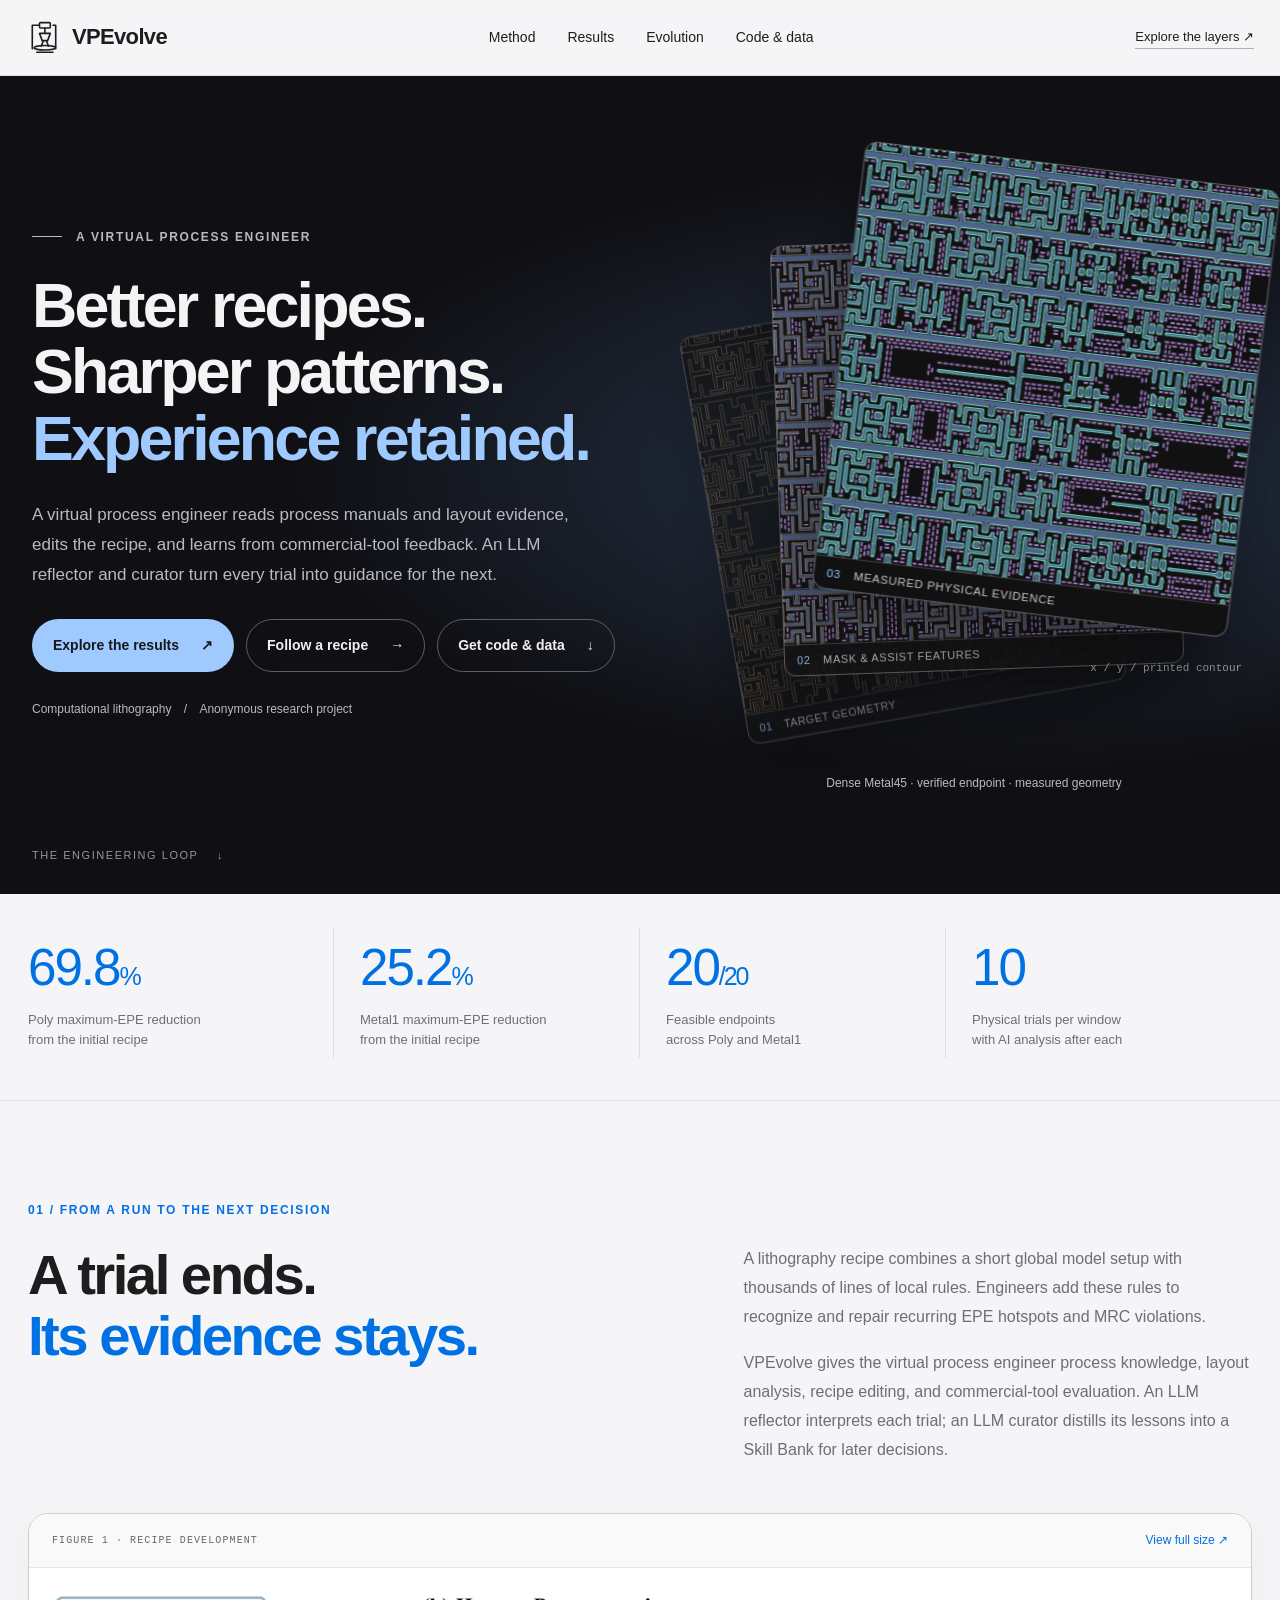
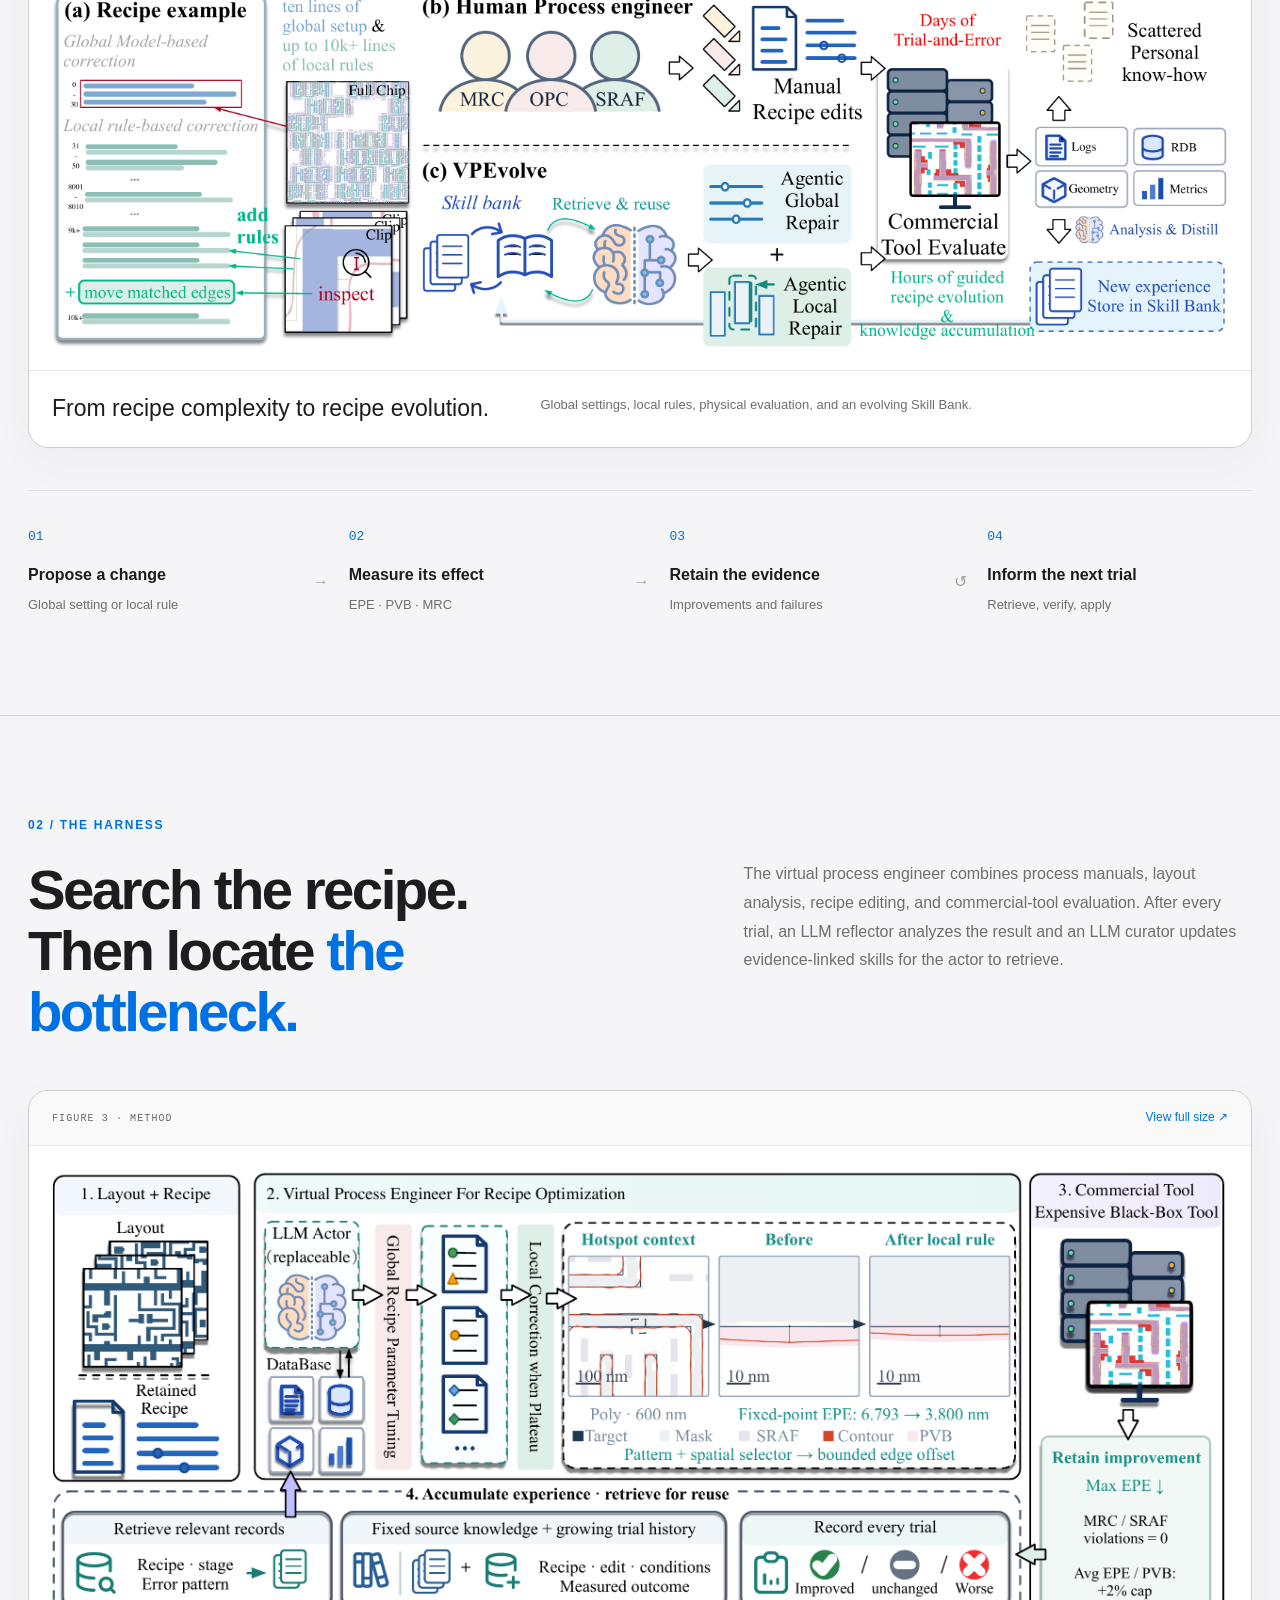
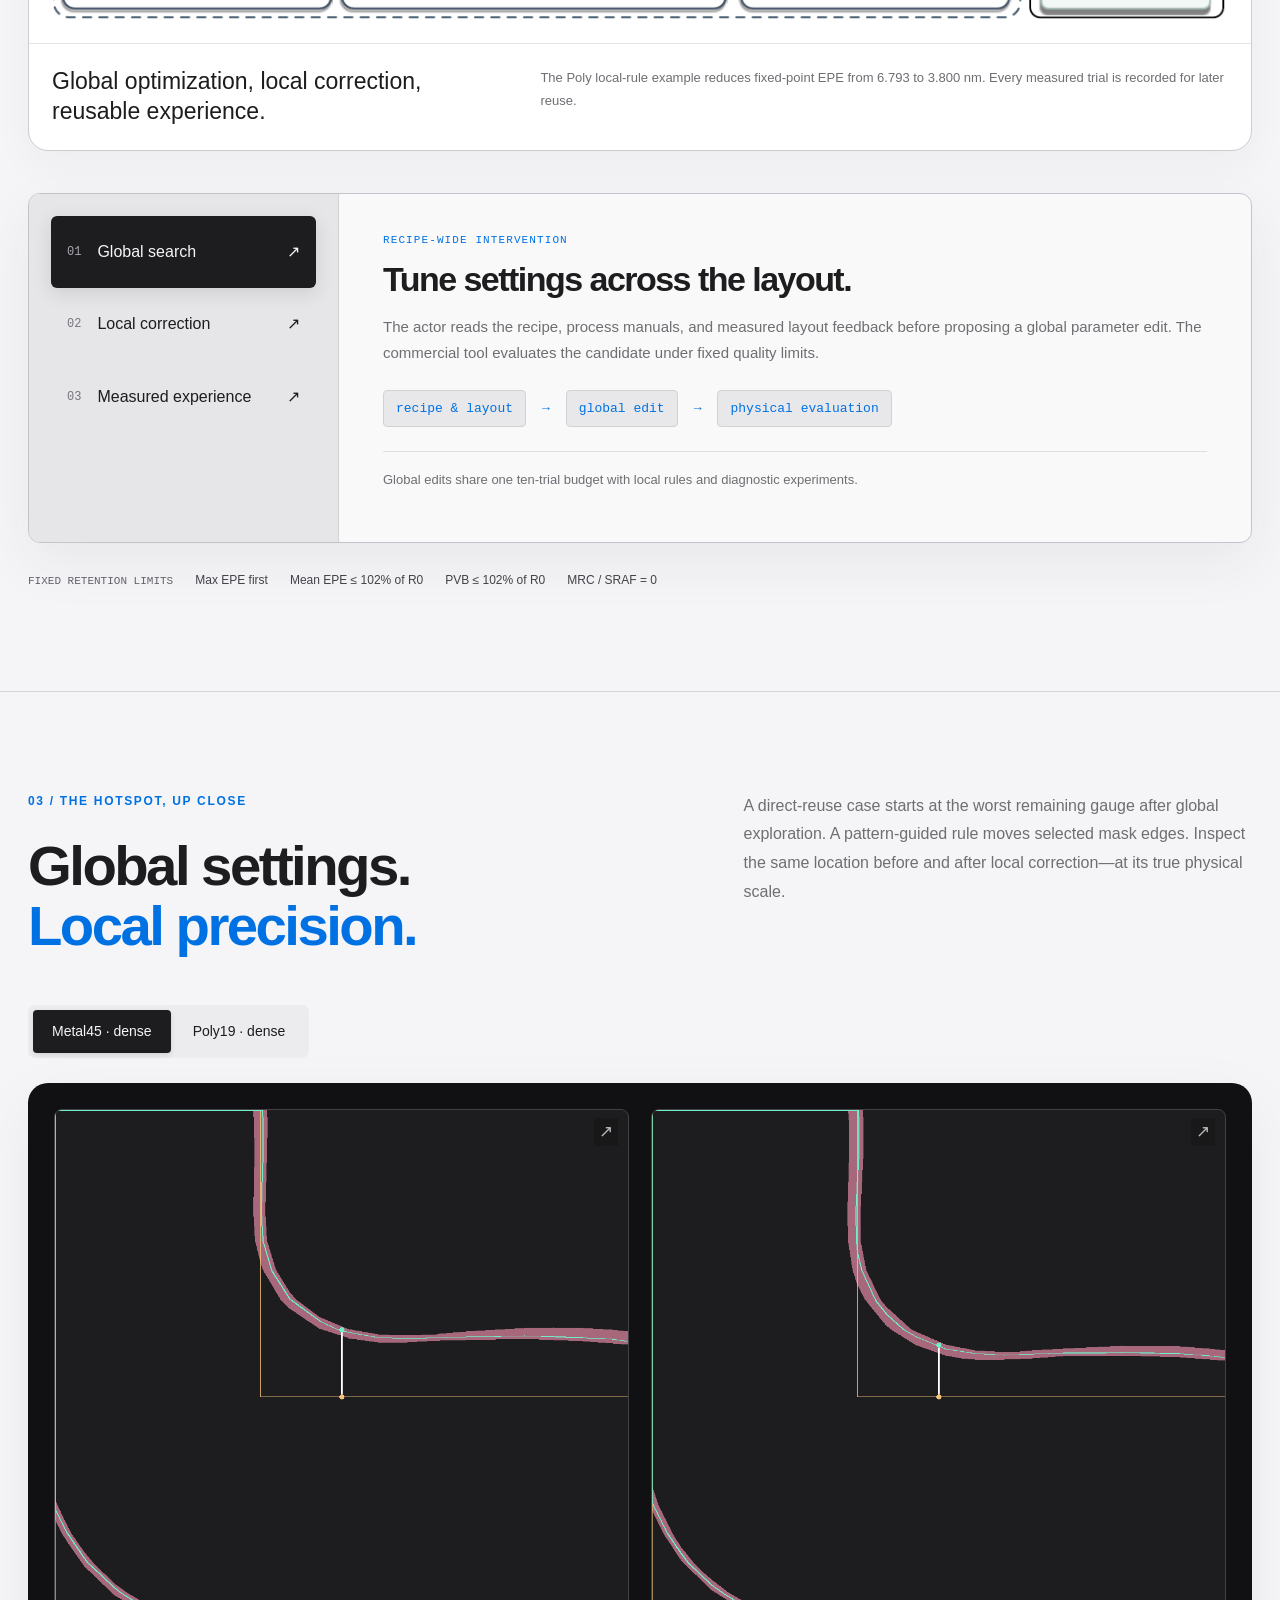
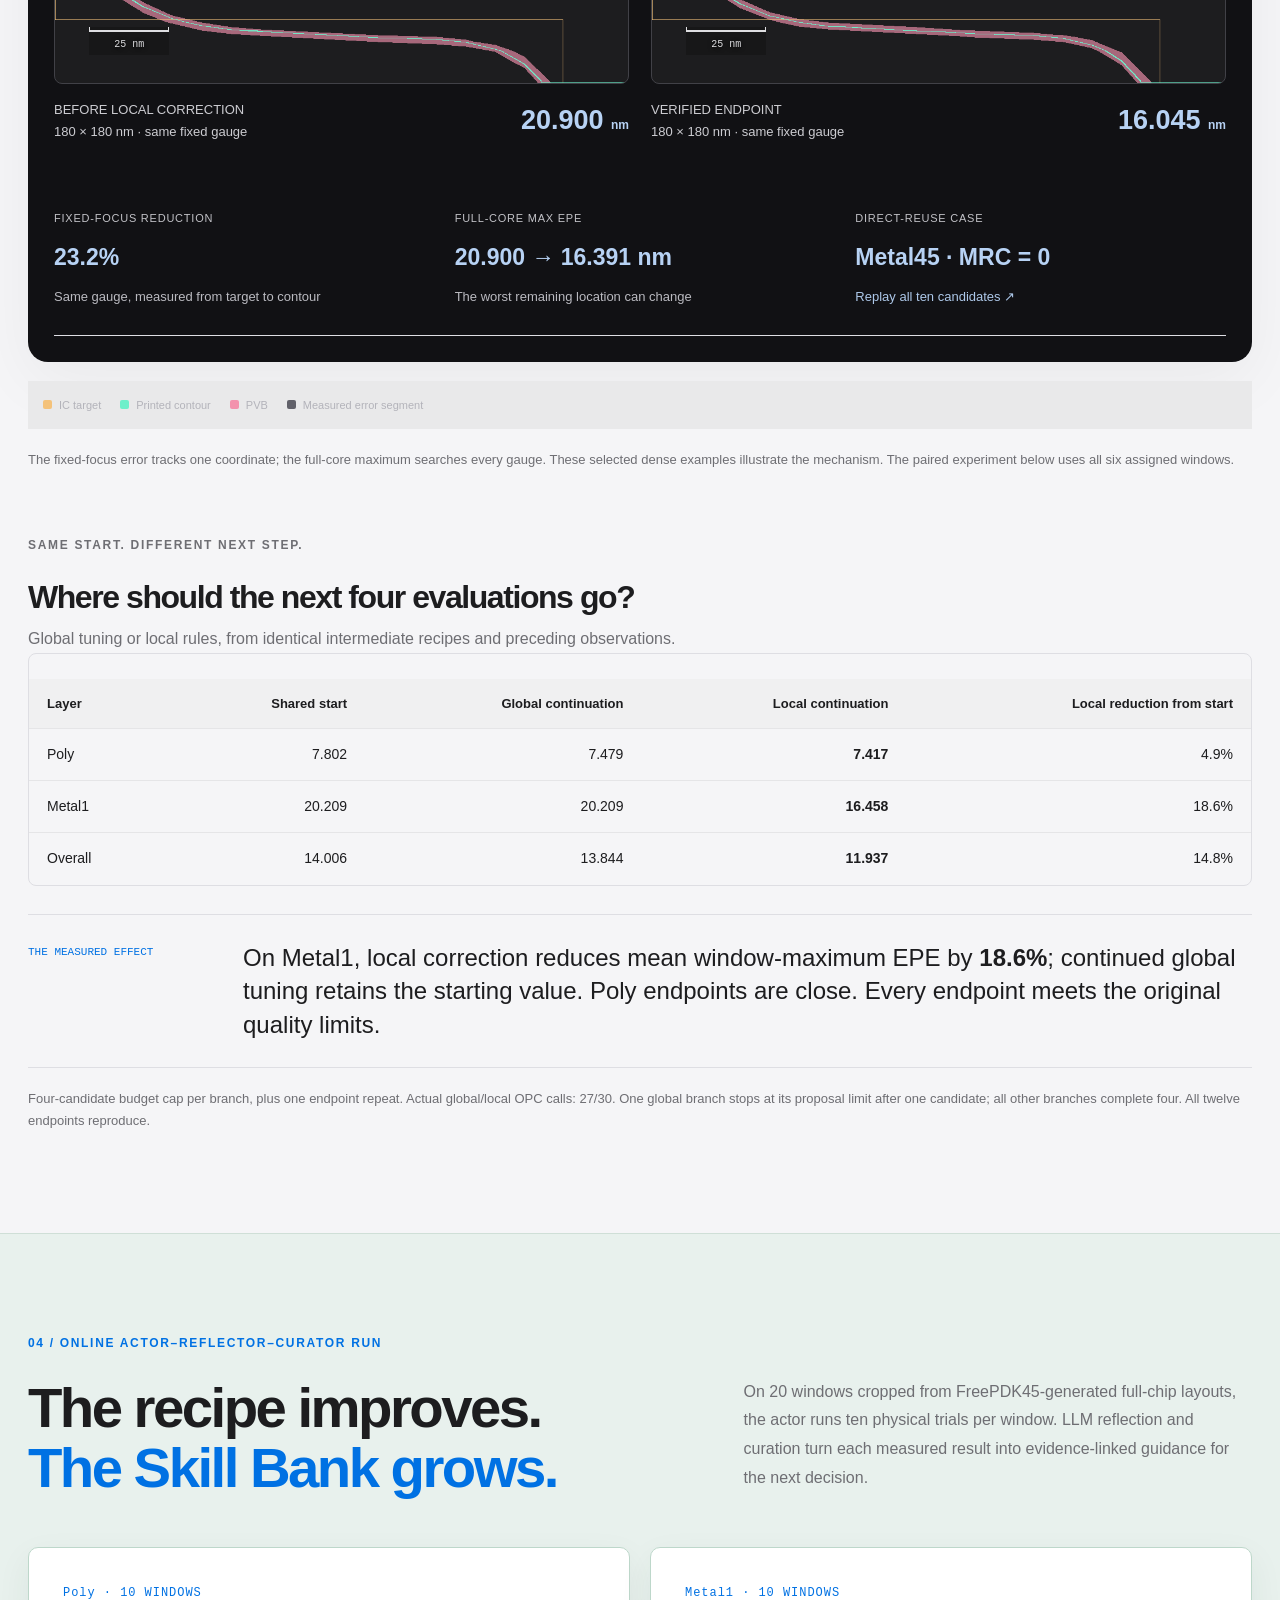
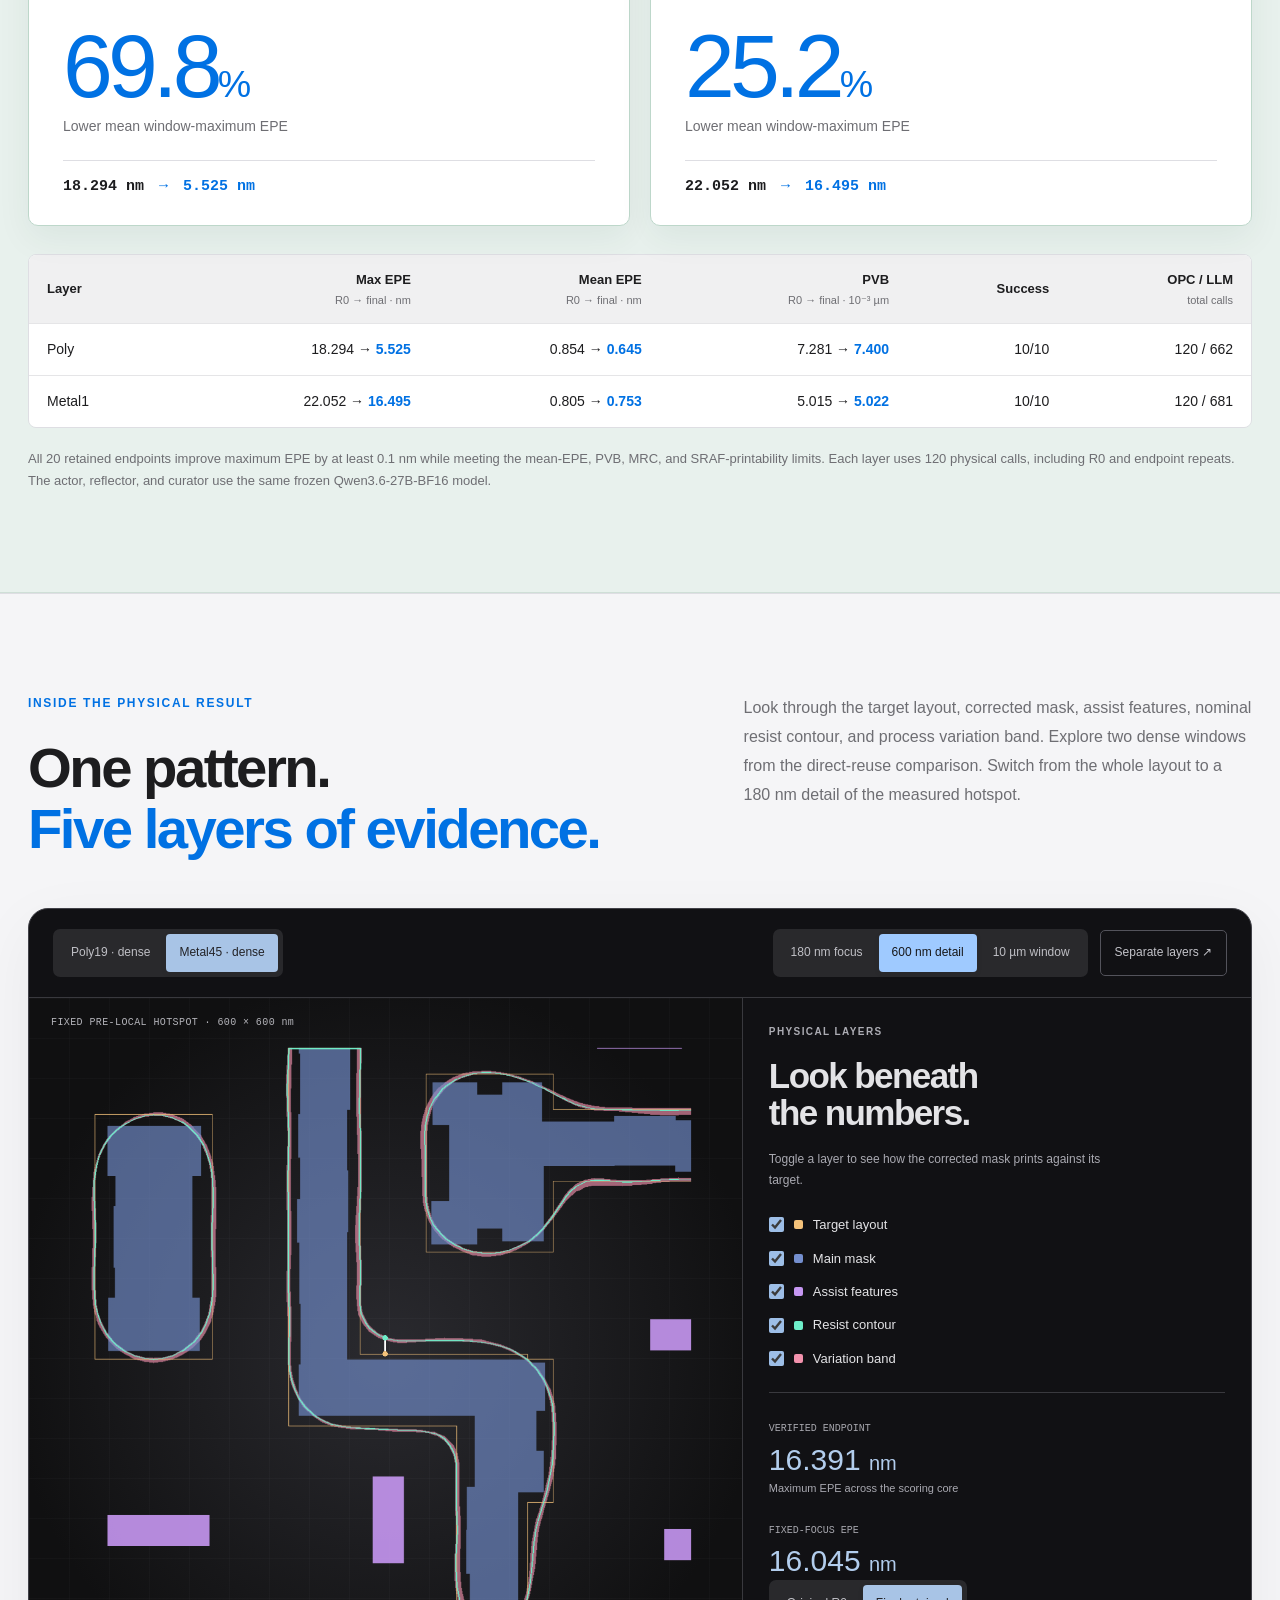
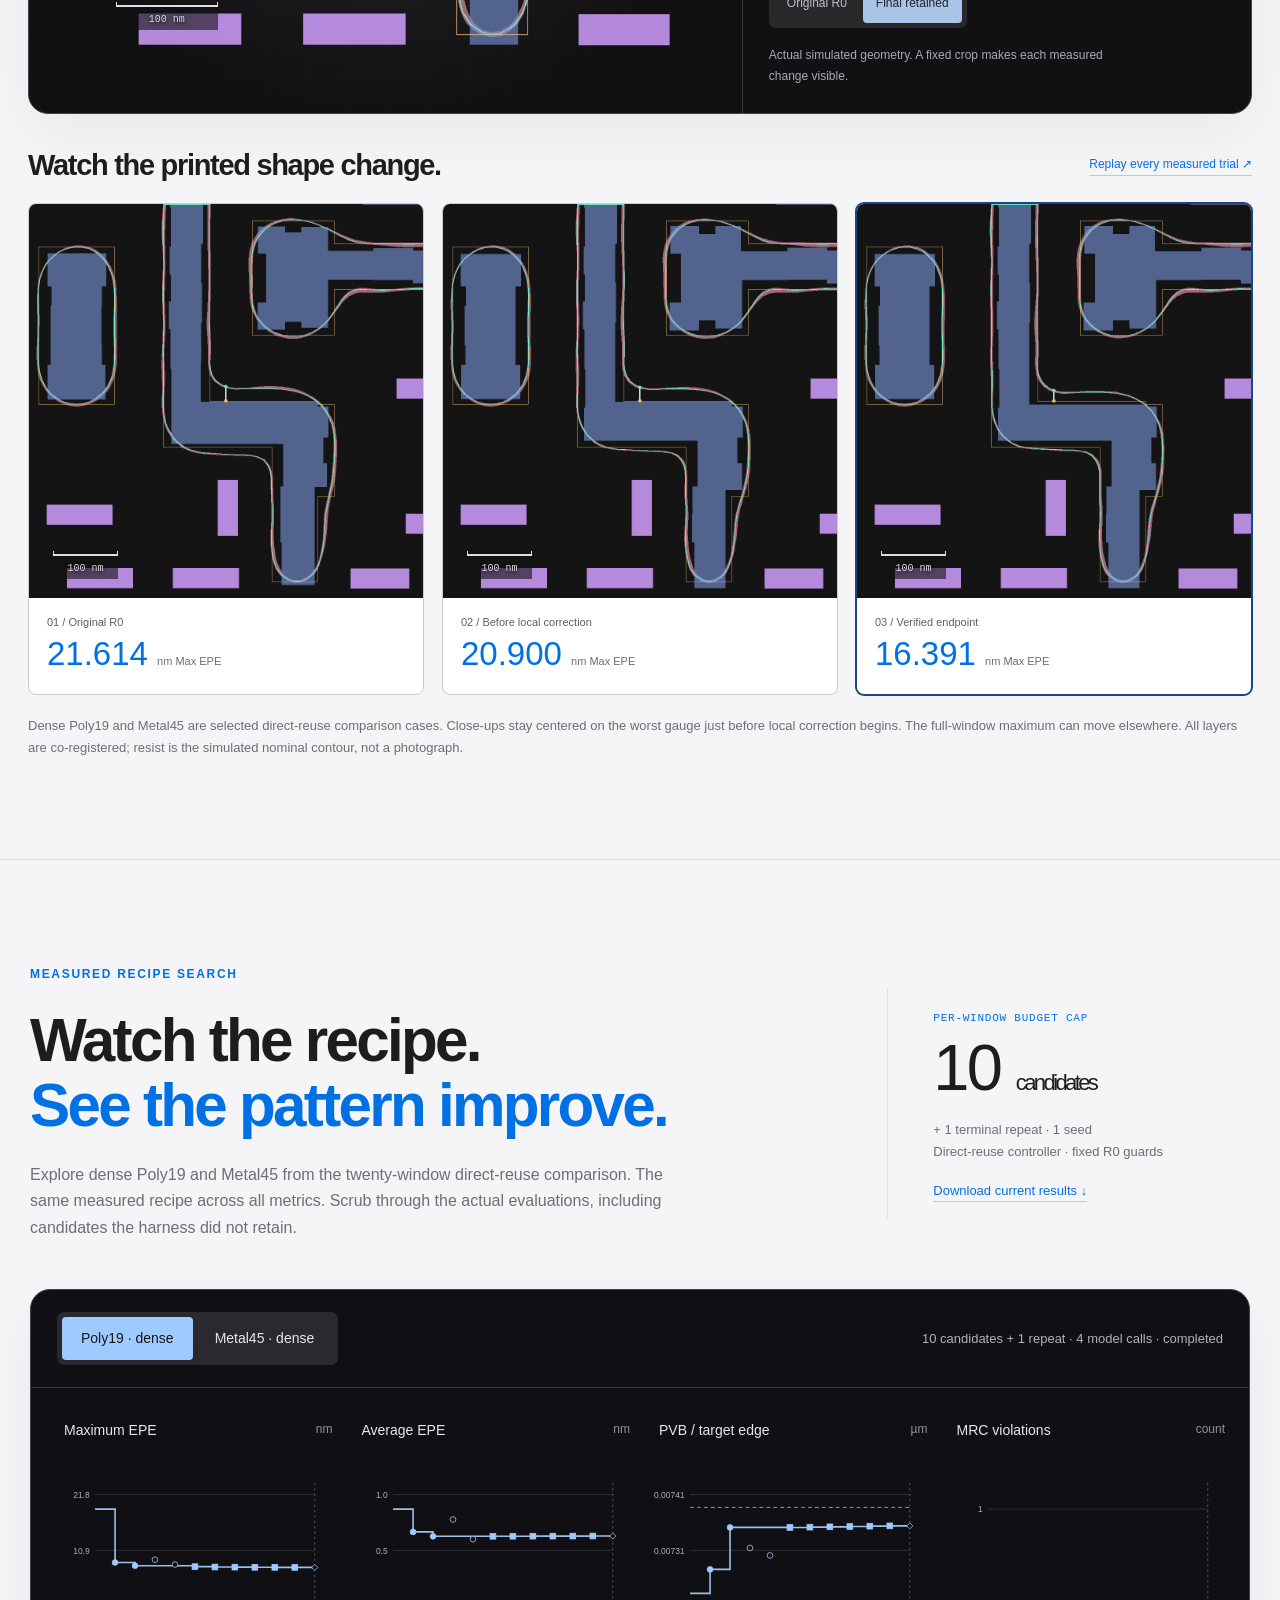
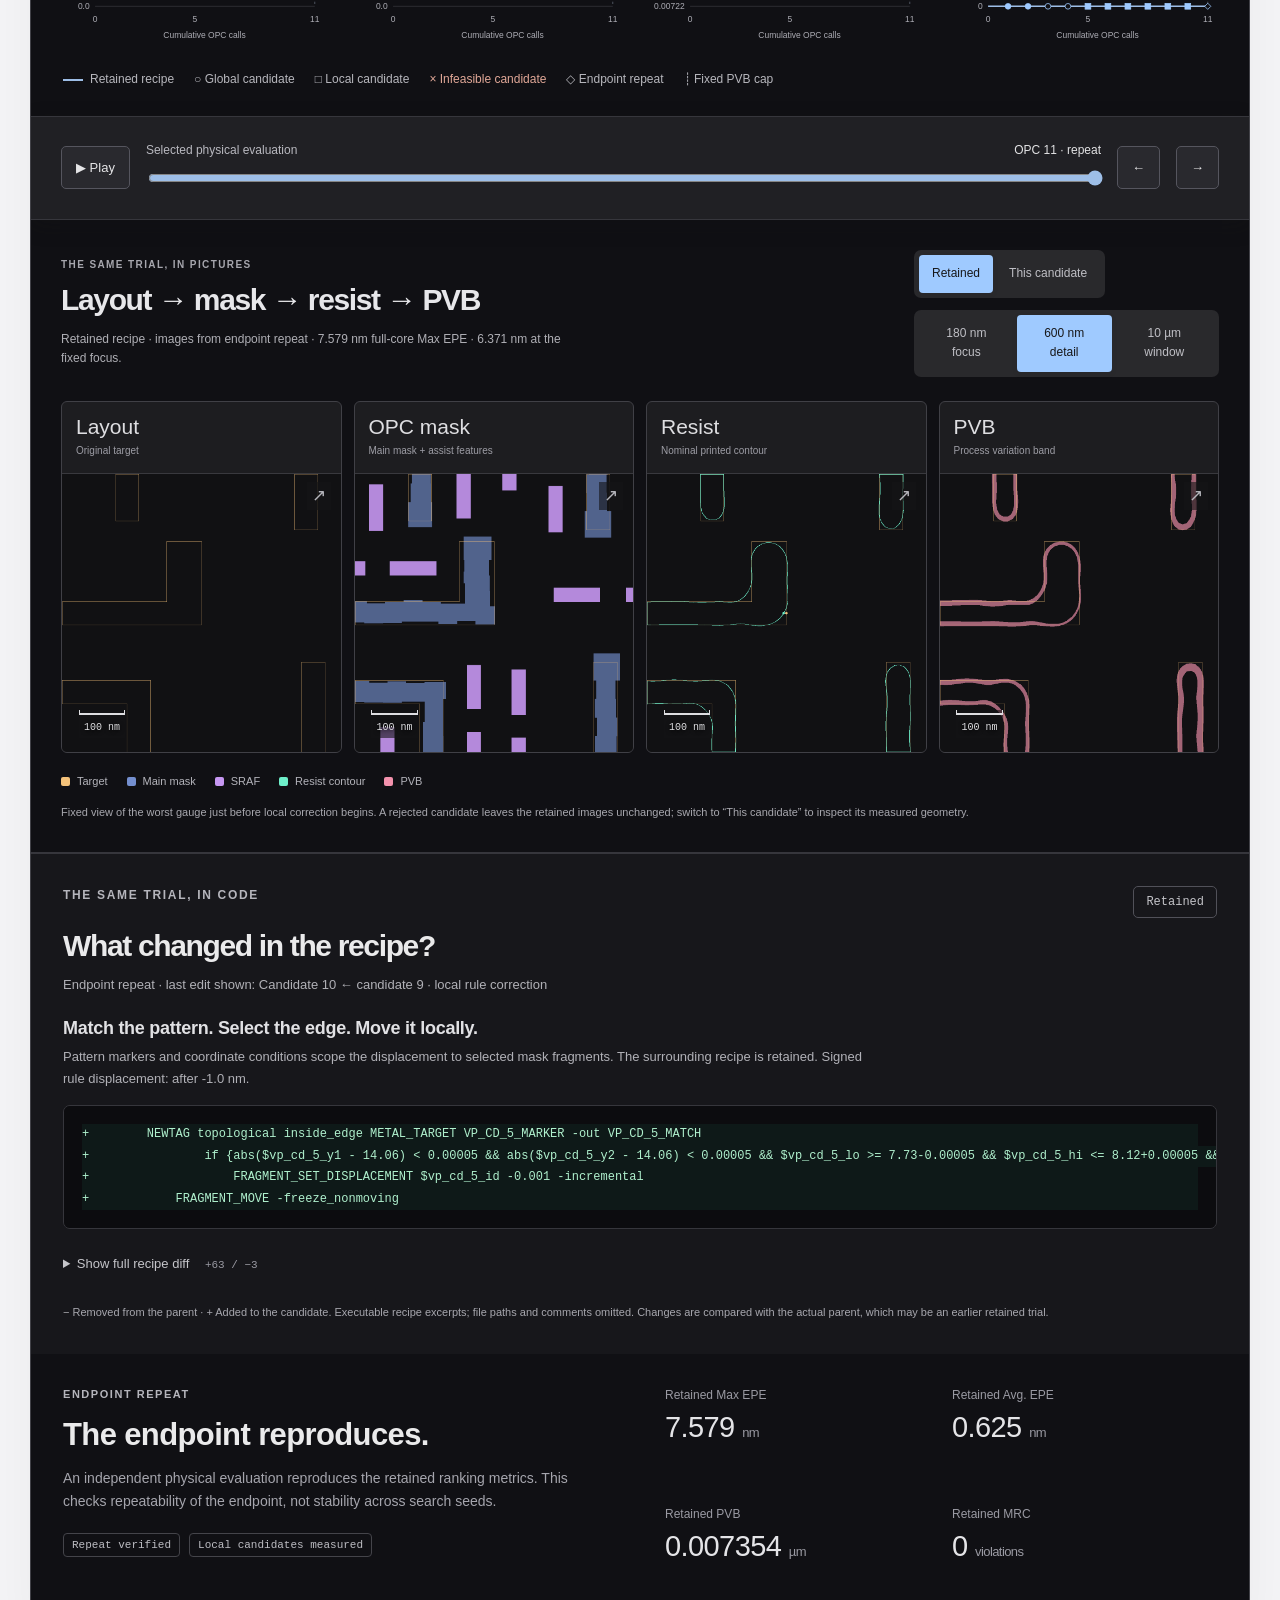
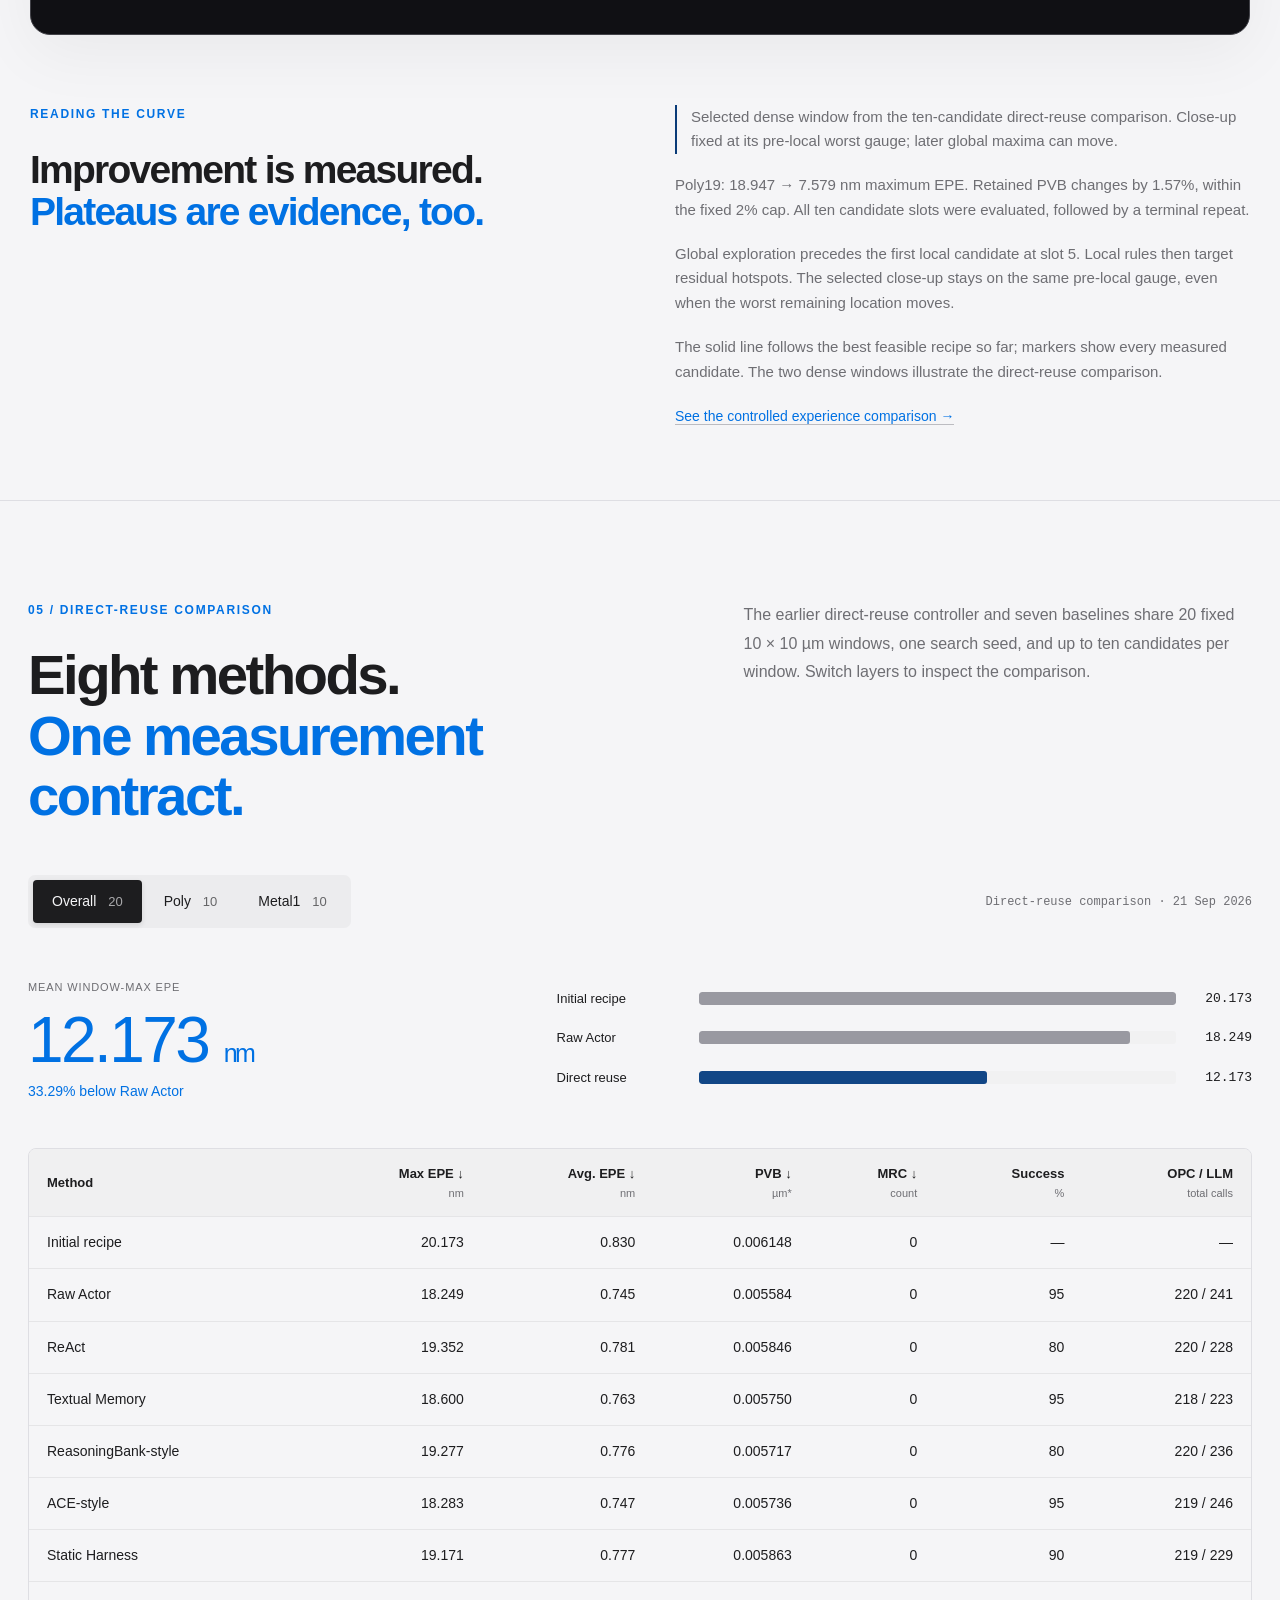
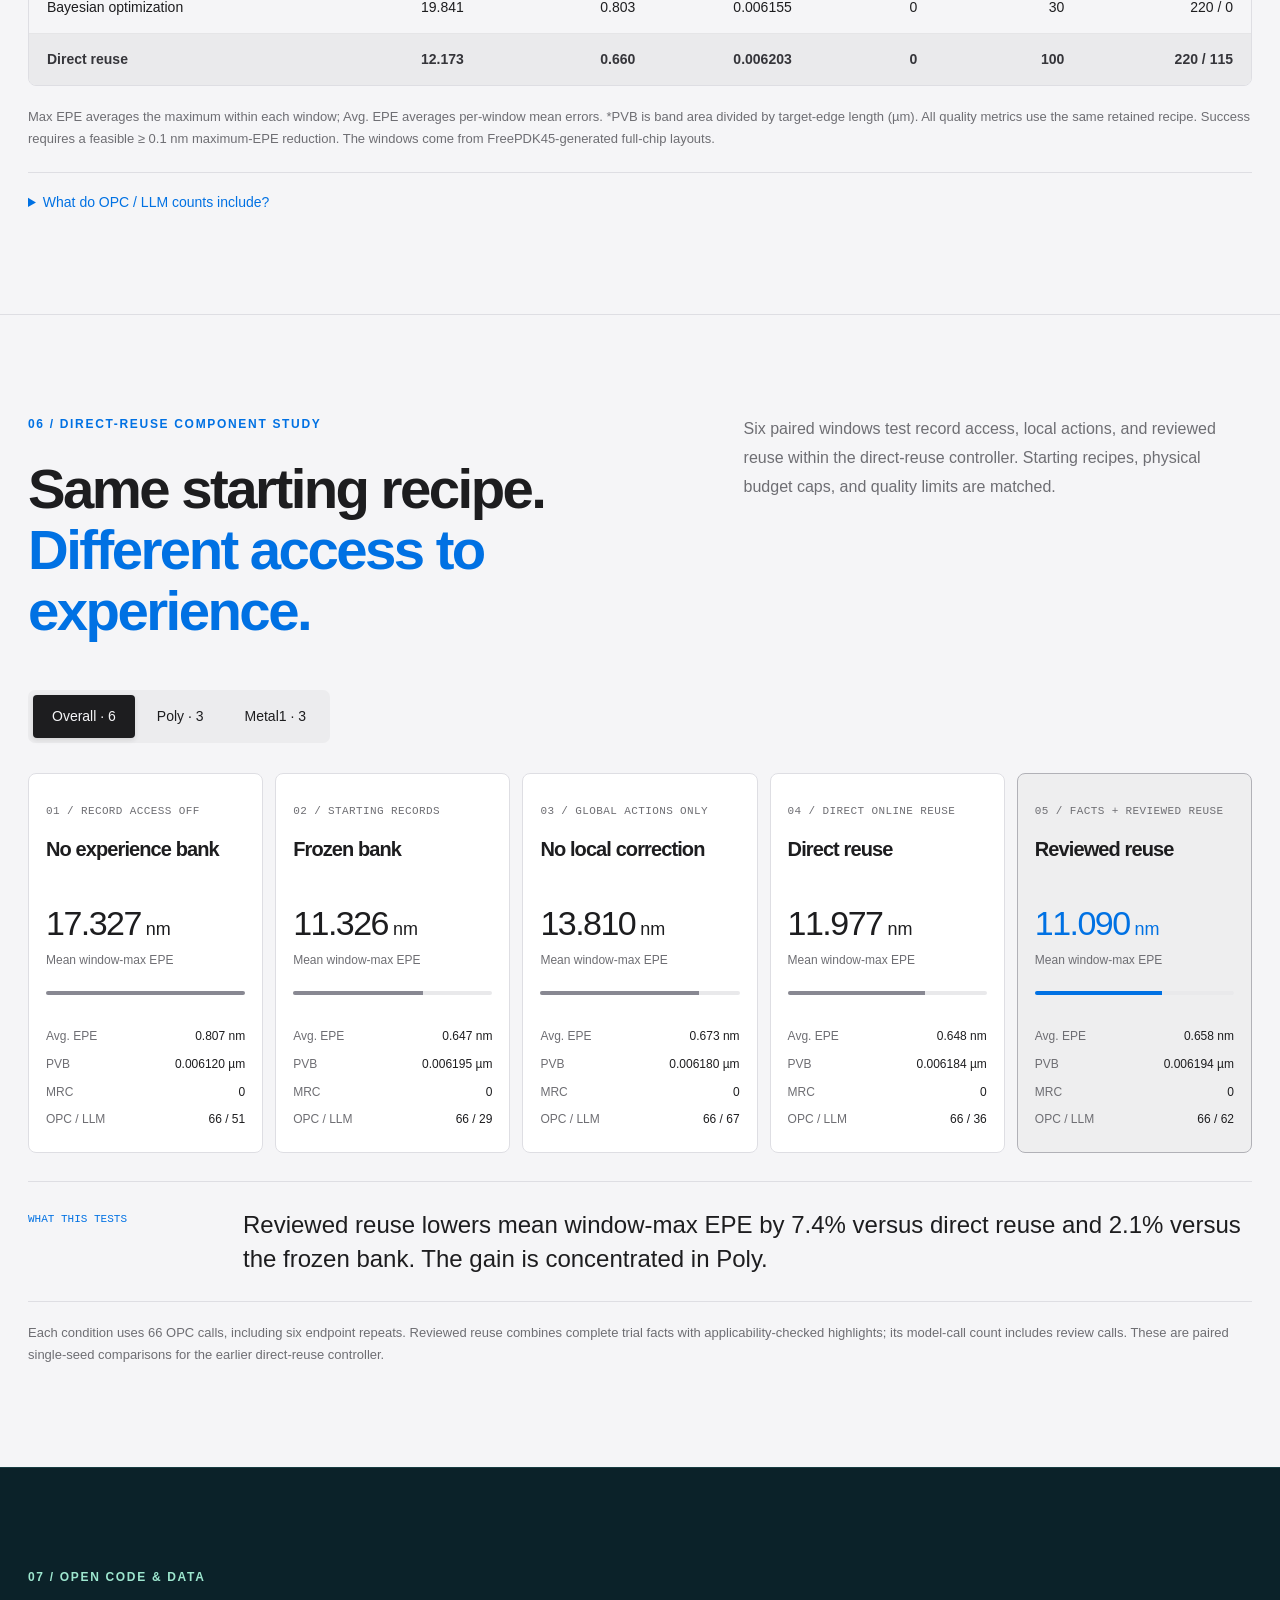
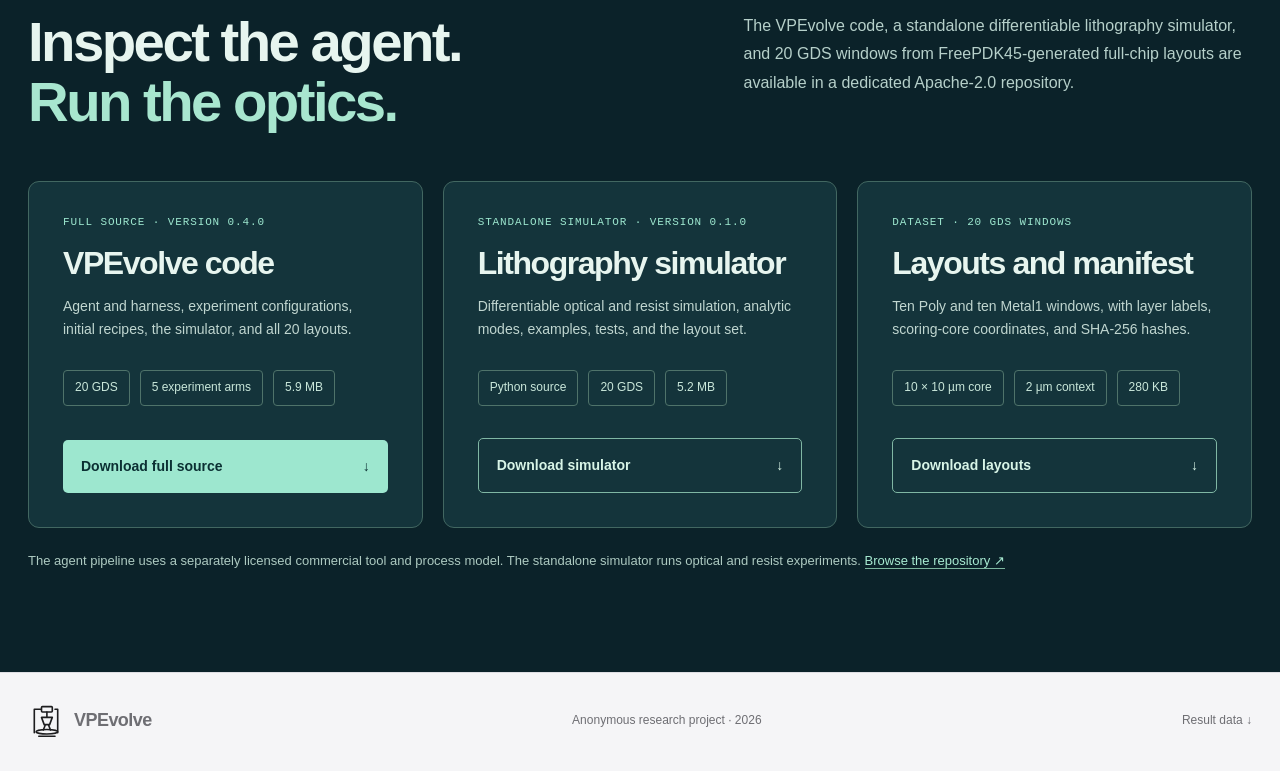
==== commit b5e4c6c6: "Add hero link to code and data downloads" ====
--- a/index.html
+++ b/index.html
@@ -13,7 +13,7 @@
 <main>
 <section class="hero" id="top">
 <div class="hero-grid" aria-hidden="true"></div>
-<div class="hero-copy"><p class="eyebrow"><span class="small-line"></span> A VIRTUAL PROCESS ENGINEER</p><h1>Better recipes.<br>Sharper patterns.<br><em>Experience retained.</em></h1><p class="deck">A virtual process engineer reads process manuals and layout evidence, edits the recipe, and learns from commercial-tool feedback. An LLM reflector and curator turn every trial into guidance for the next.</p><div class="actions"><a class="button primary" href="#results">Explore the results <span>↗</span></a><a class="button ghost" href="#evolution">Follow a recipe <span>→</span></a></div><p class="hero-meta">Computational lithography <span> / </span> Anonymous research project</p></div>
+<div class="hero-copy"><p class="eyebrow"><span class="small-line"></span> A VIRTUAL PROCESS ENGINEER</p><h1>Better recipes.<br>Sharper patterns.<br><em>Experience retained.</em></h1><p class="deck">A virtual process engineer reads process manuals and layout evidence, edits the recipe, and learns from commercial-tool feedback. An LLM reflector and curator turn every trial into guidance for the next.</p><div class="actions"><a class="button primary" href="#results">Explore the results <span>↗</span></a><a class="button ghost" href="#evolution">Follow a recipe <span>→</span></a><a class="button ghost" href="#open-testbed">Get code &amp; data <span>↓</span></a></div><p class="hero-meta">Computational lithography <span> / </span> Anonymous research project</p></div>
 <div class="hero-stack-wrap"><div class="hero-stack" aria-label="Actual target, mask and optical evidence from the verified dense Metal45 endpoint"><div class="stack-halo"></div><figure class="stack-card stack-target"><img src="assets/current/geometry/metal1-11-core-target.png" alt="Dense Metal45 target layout,10µm scoring core"><figcaption><span>01</span> Target geometry</figcaption></figure><figure class="stack-card stack-sraf"><img src="assets/current/geometry/metal1-11-core-mask_view.png" alt="Sub-resolution assist features"><figcaption><span>02</span> Mask & assist features</figcaption></figure><figure class="stack-card stack-print"><img src="assets/current/geometry/metal1-11-core-overlay.png" alt="Actual optical contour and layout overlay"><figcaption><span>03</span> Measured physical evidence</figcaption></figure><div class="stack-orbit"></div><span class="stack-coordinate">x / y / printed contour</span></div><p class="stack-footnote">Dense Metal45 · verified endpoint · measured geometry</p></div>
 <a class="hero-scroll" href="#idea">THE ENGINEERING LOOP <span>↓</span></a>
 </section>
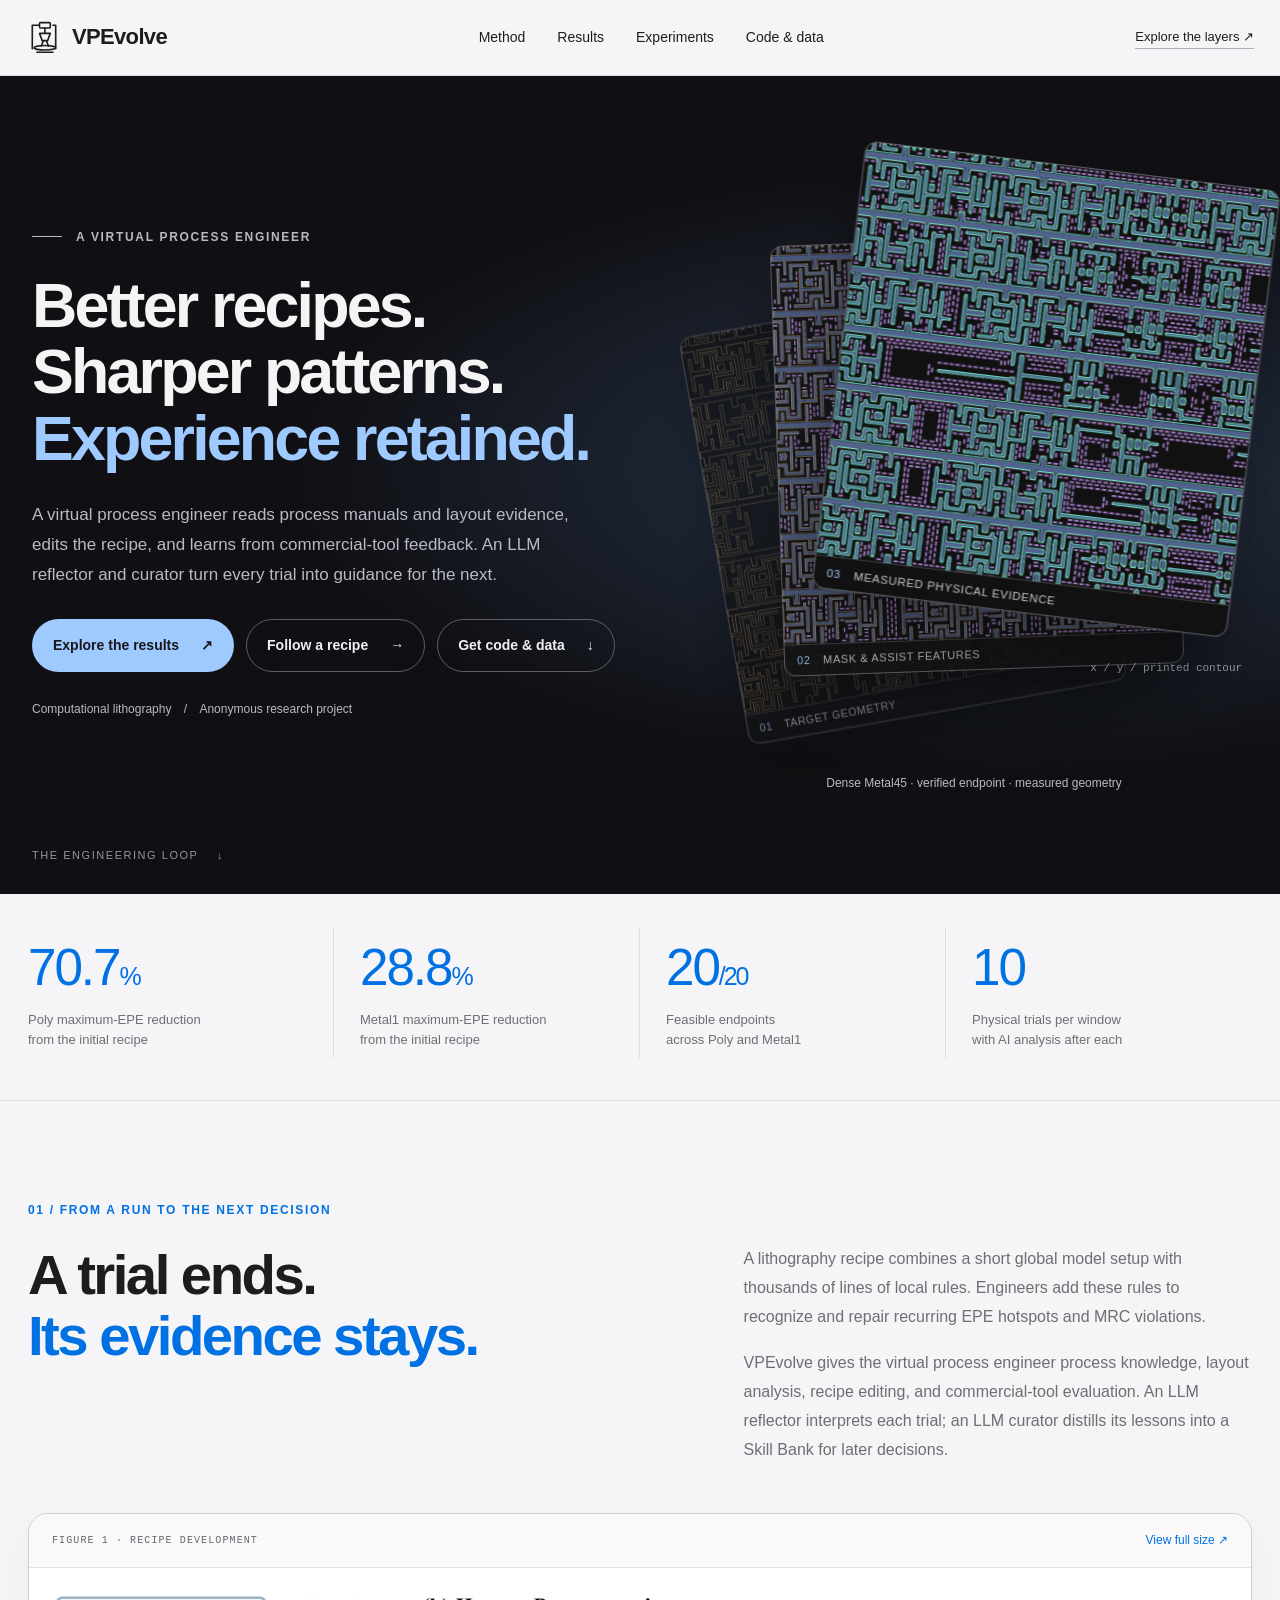
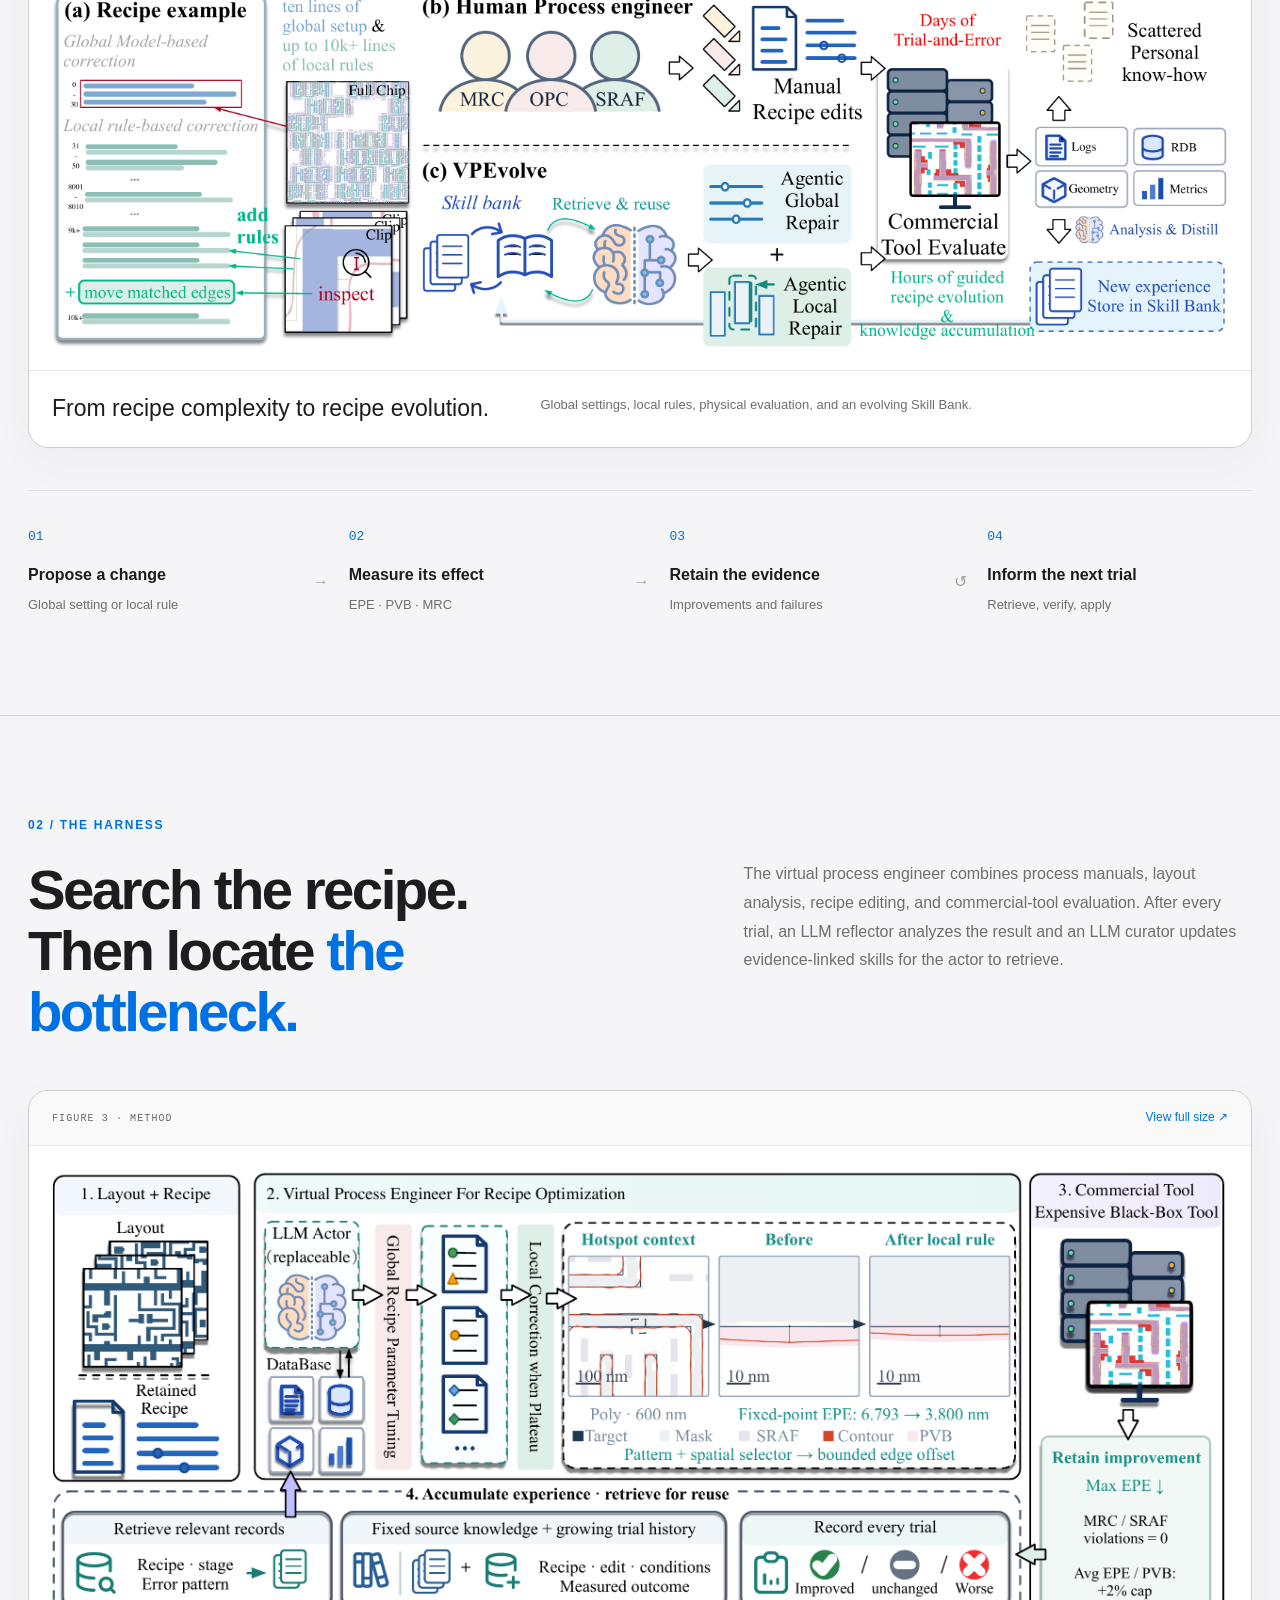
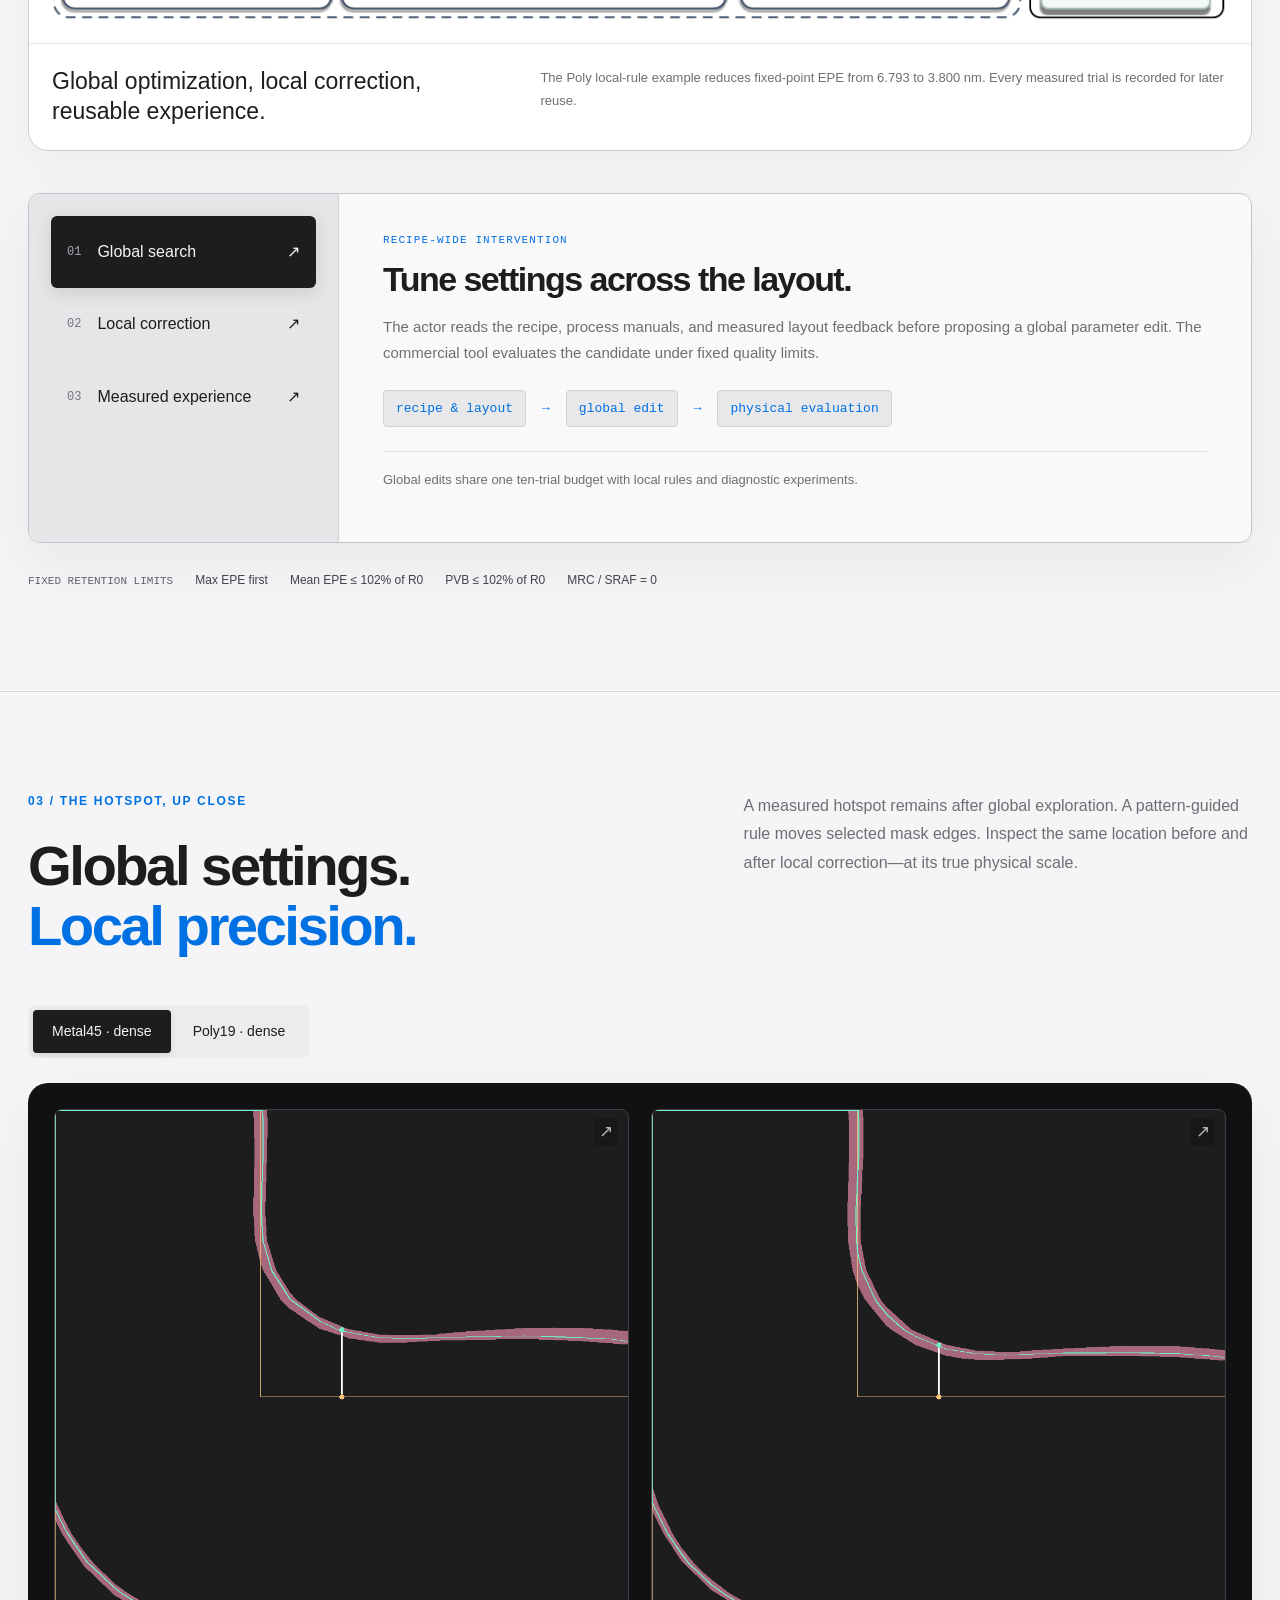
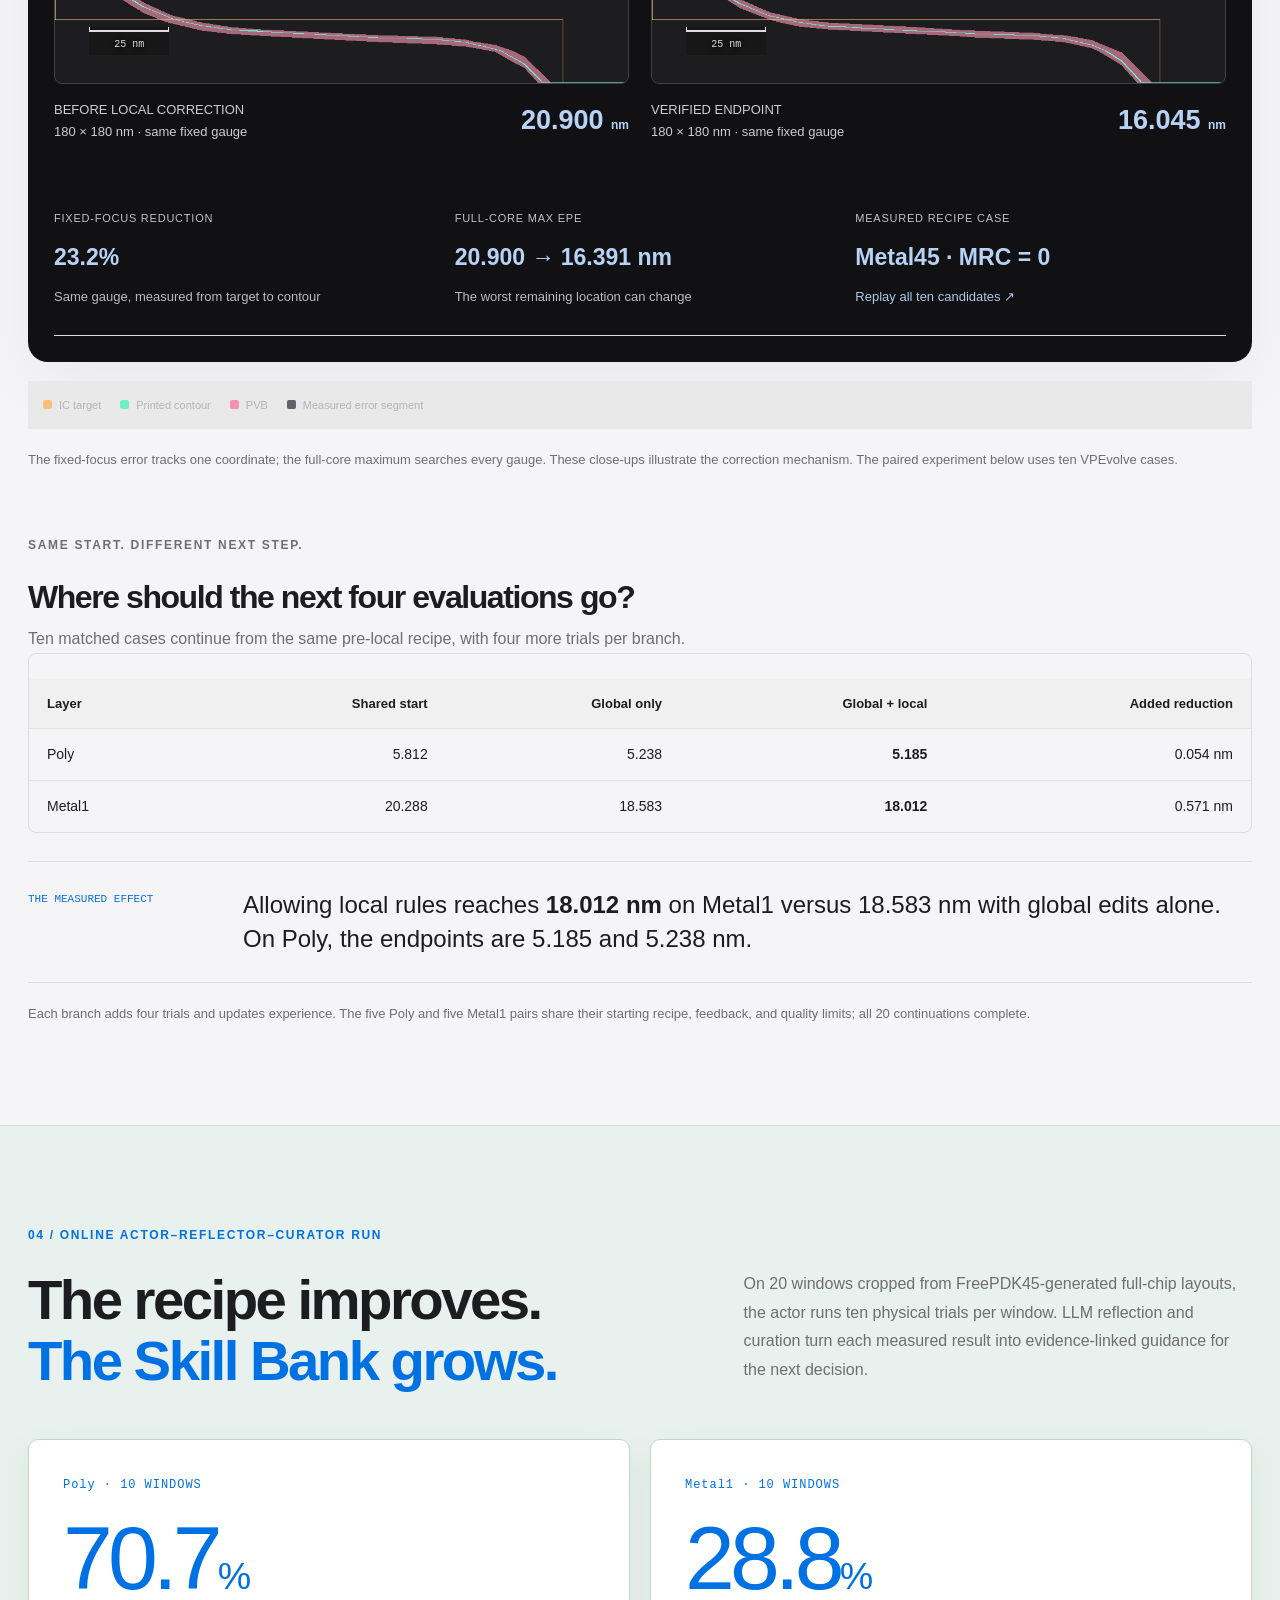
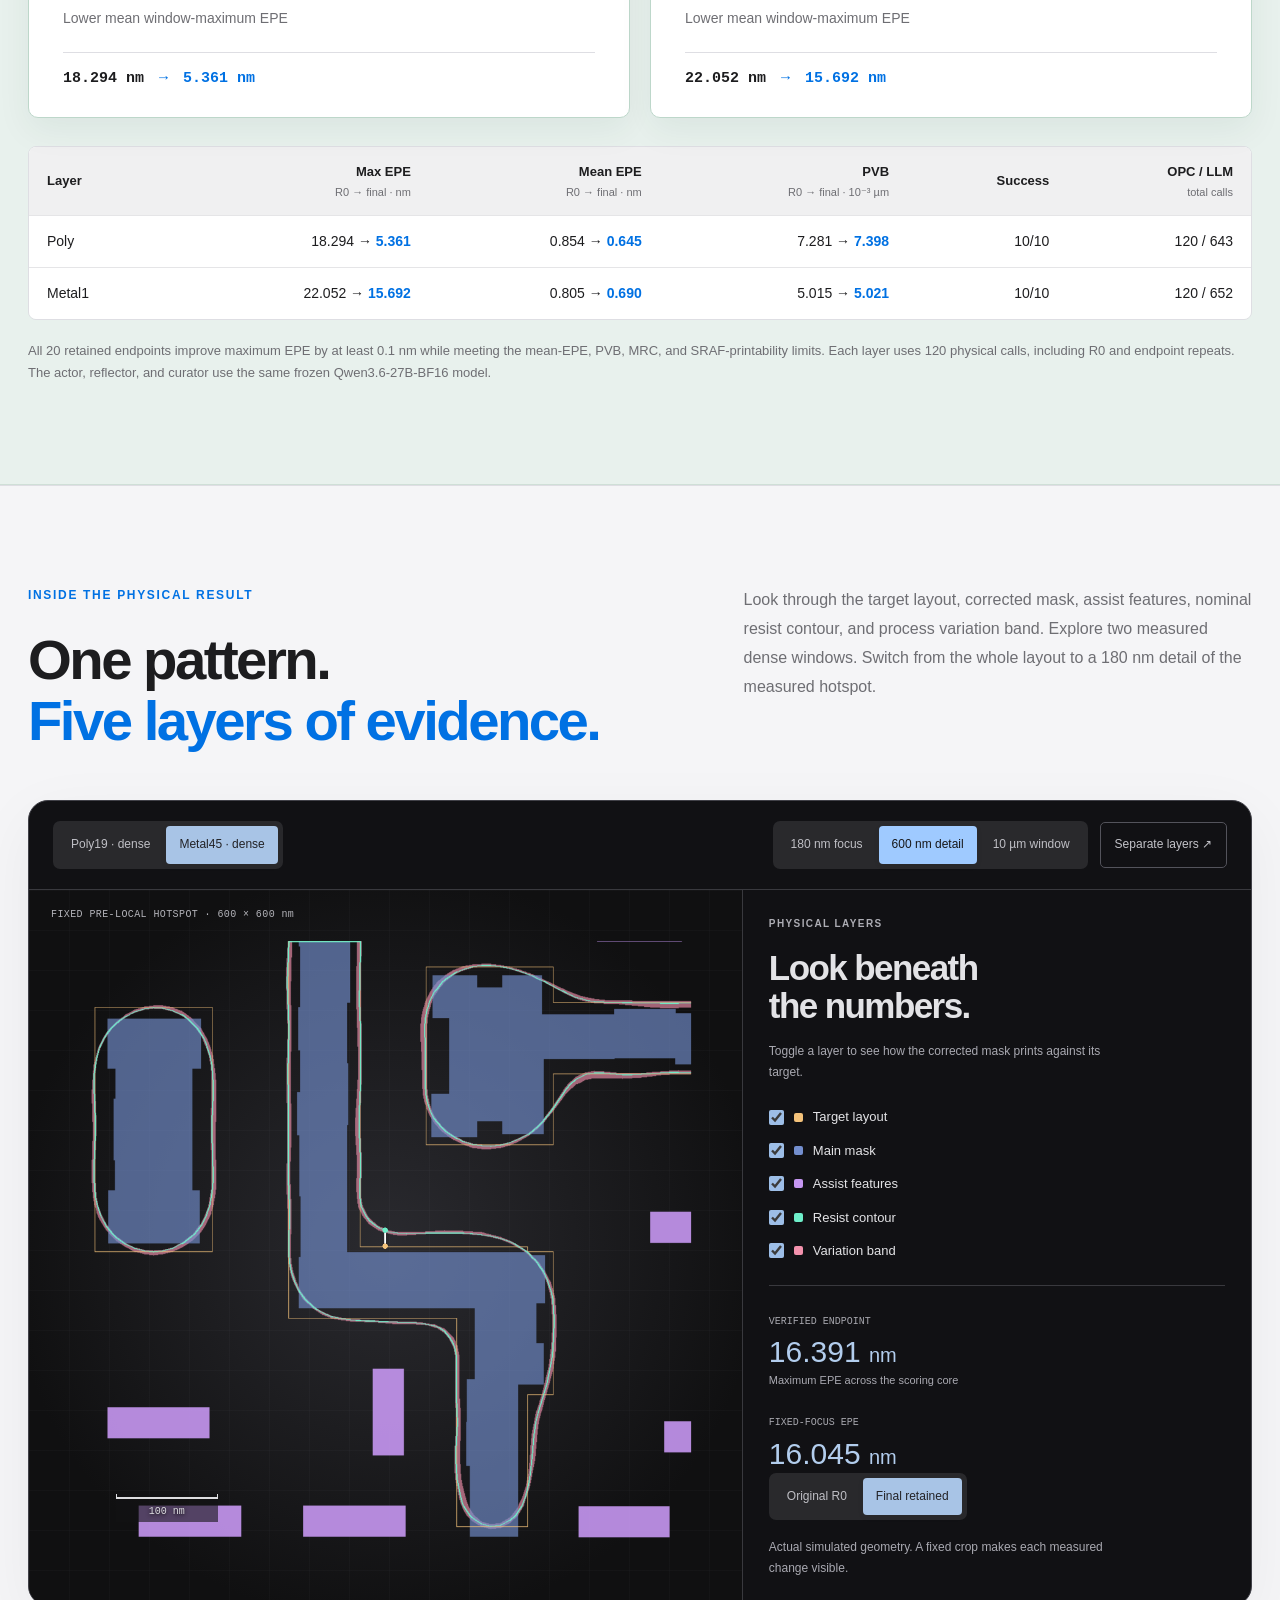
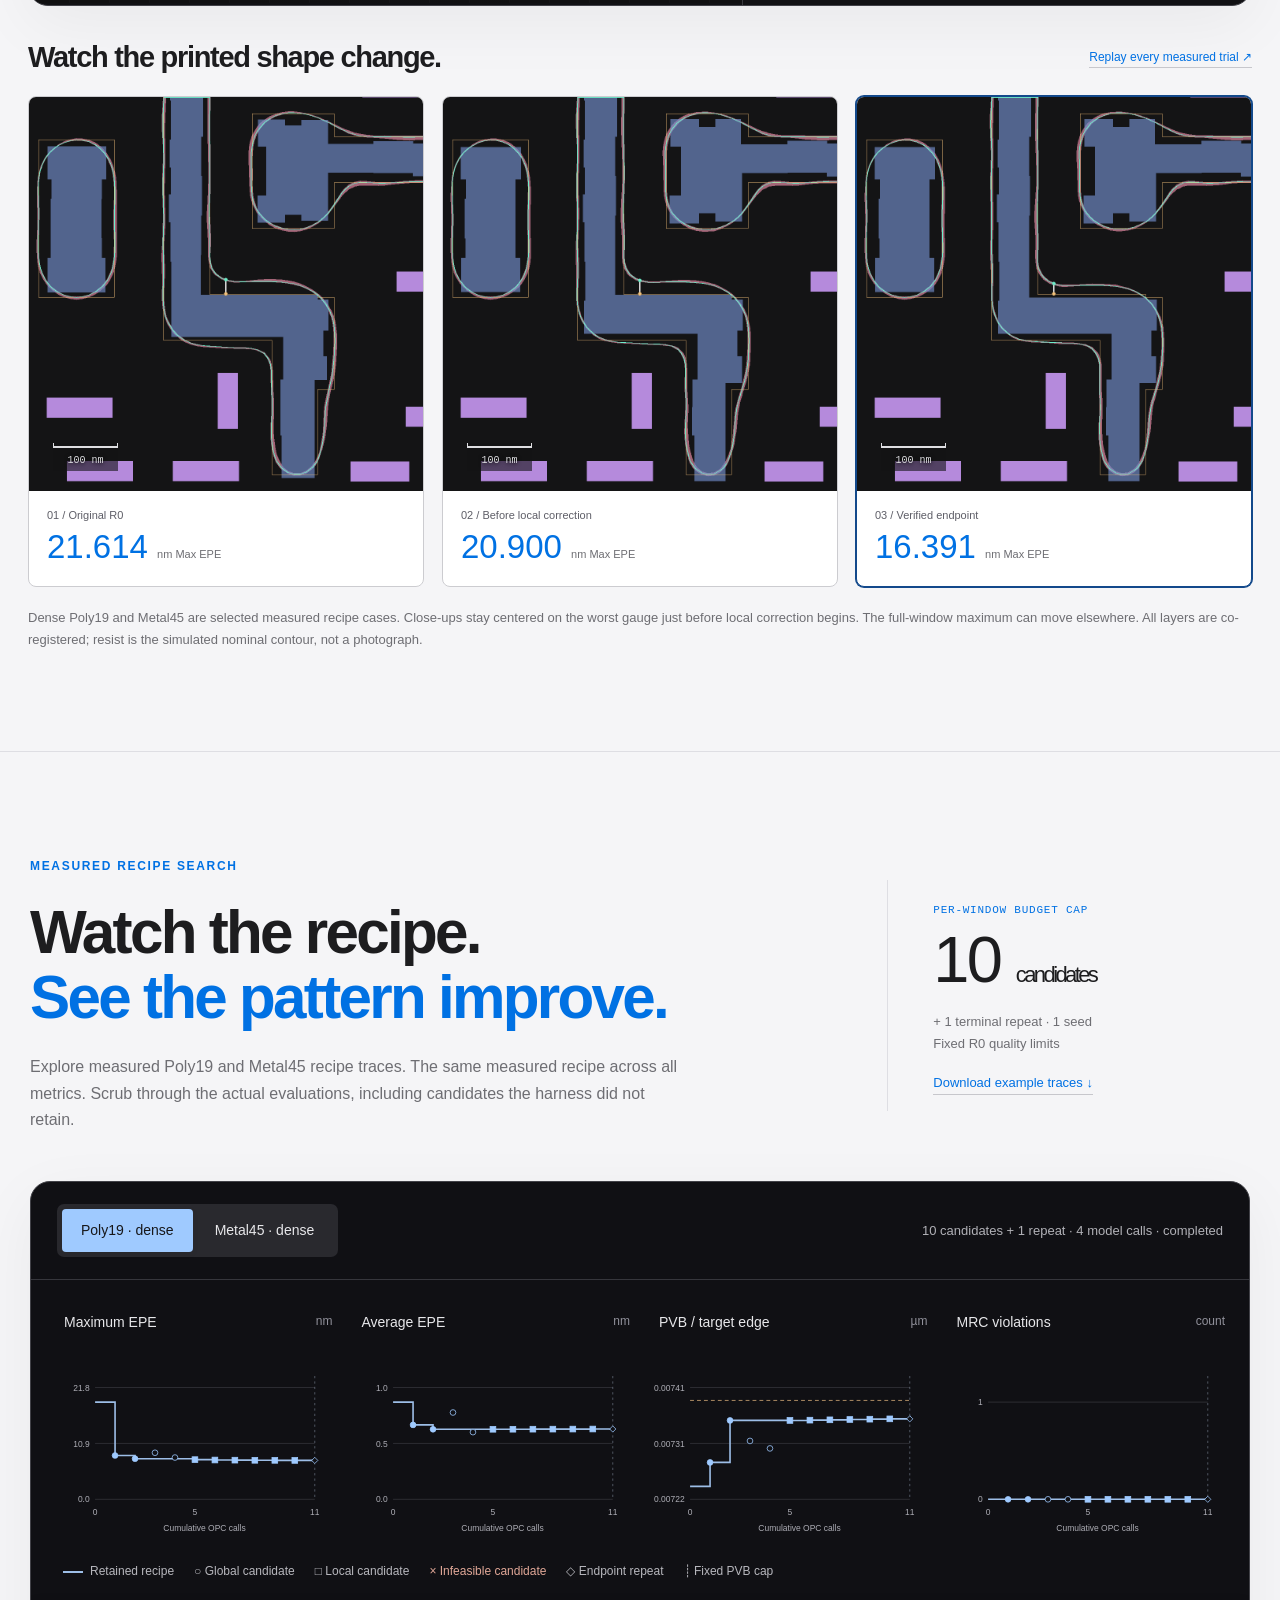
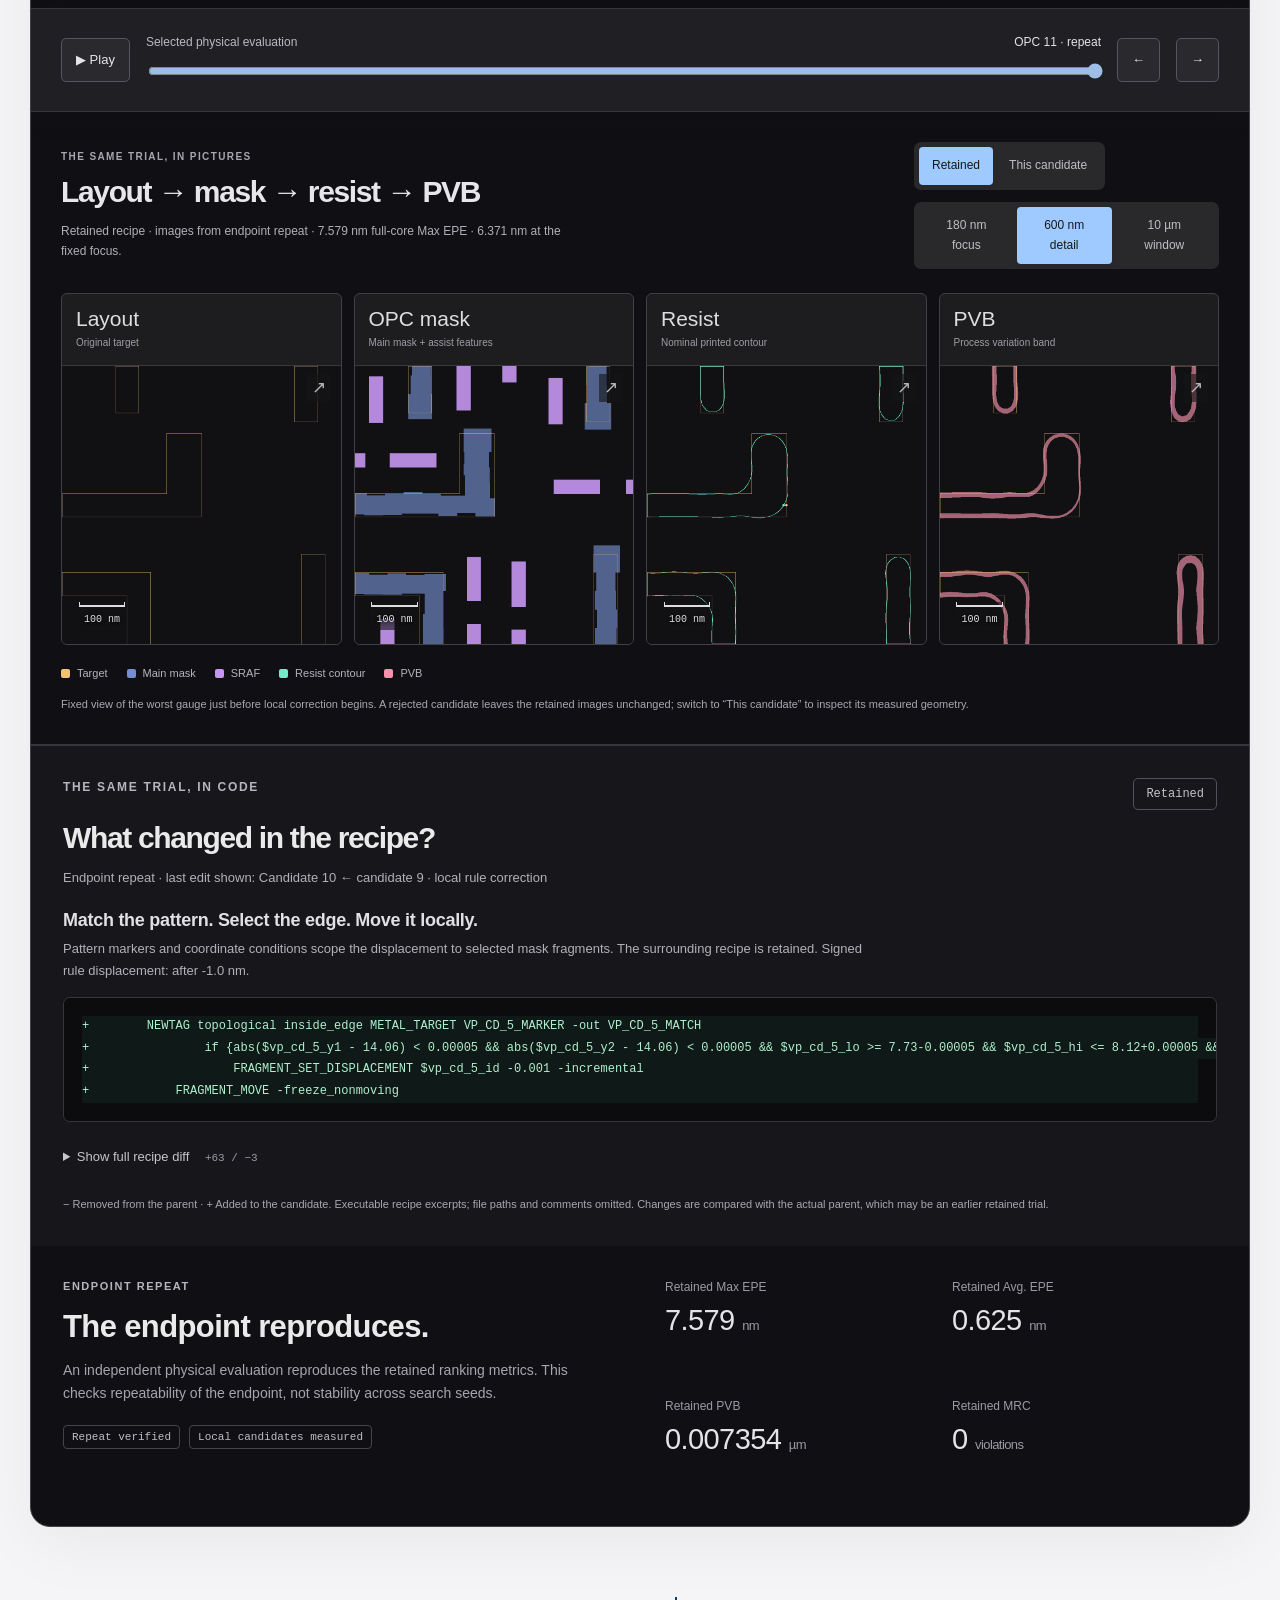
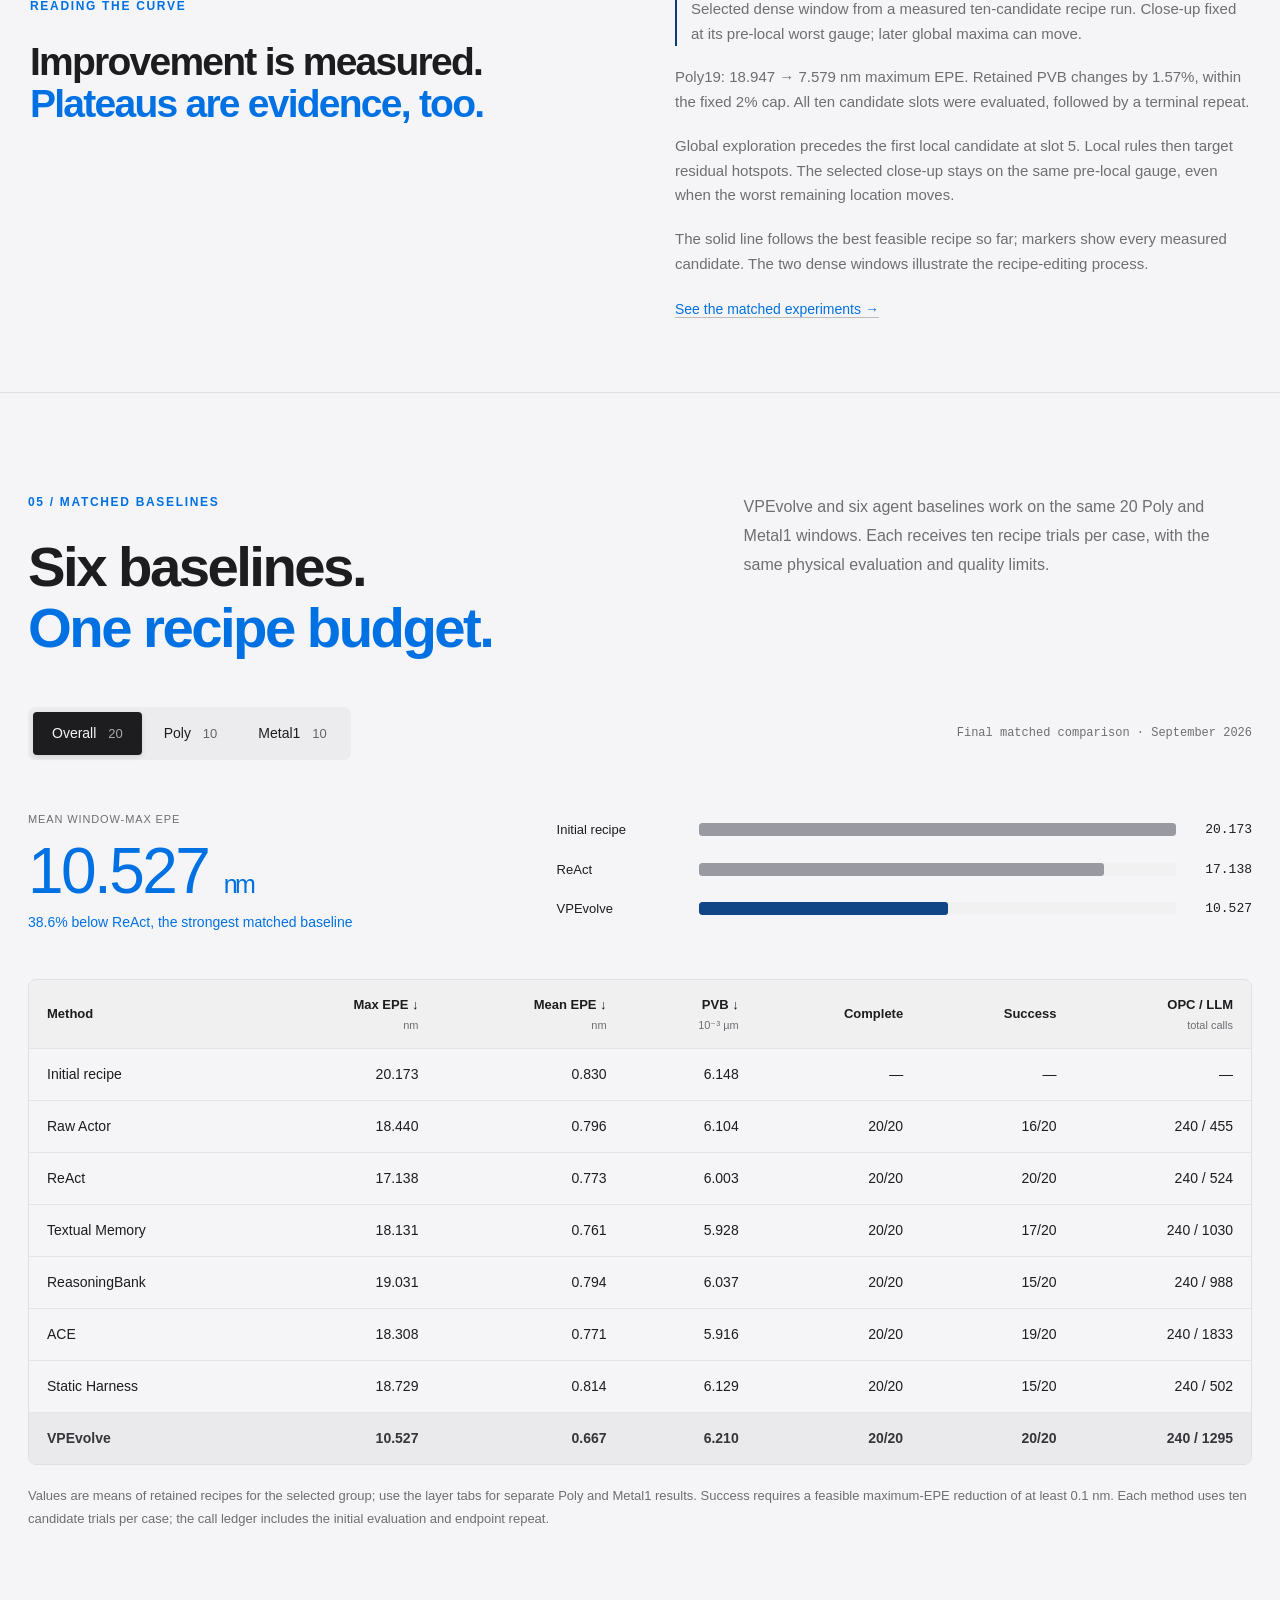
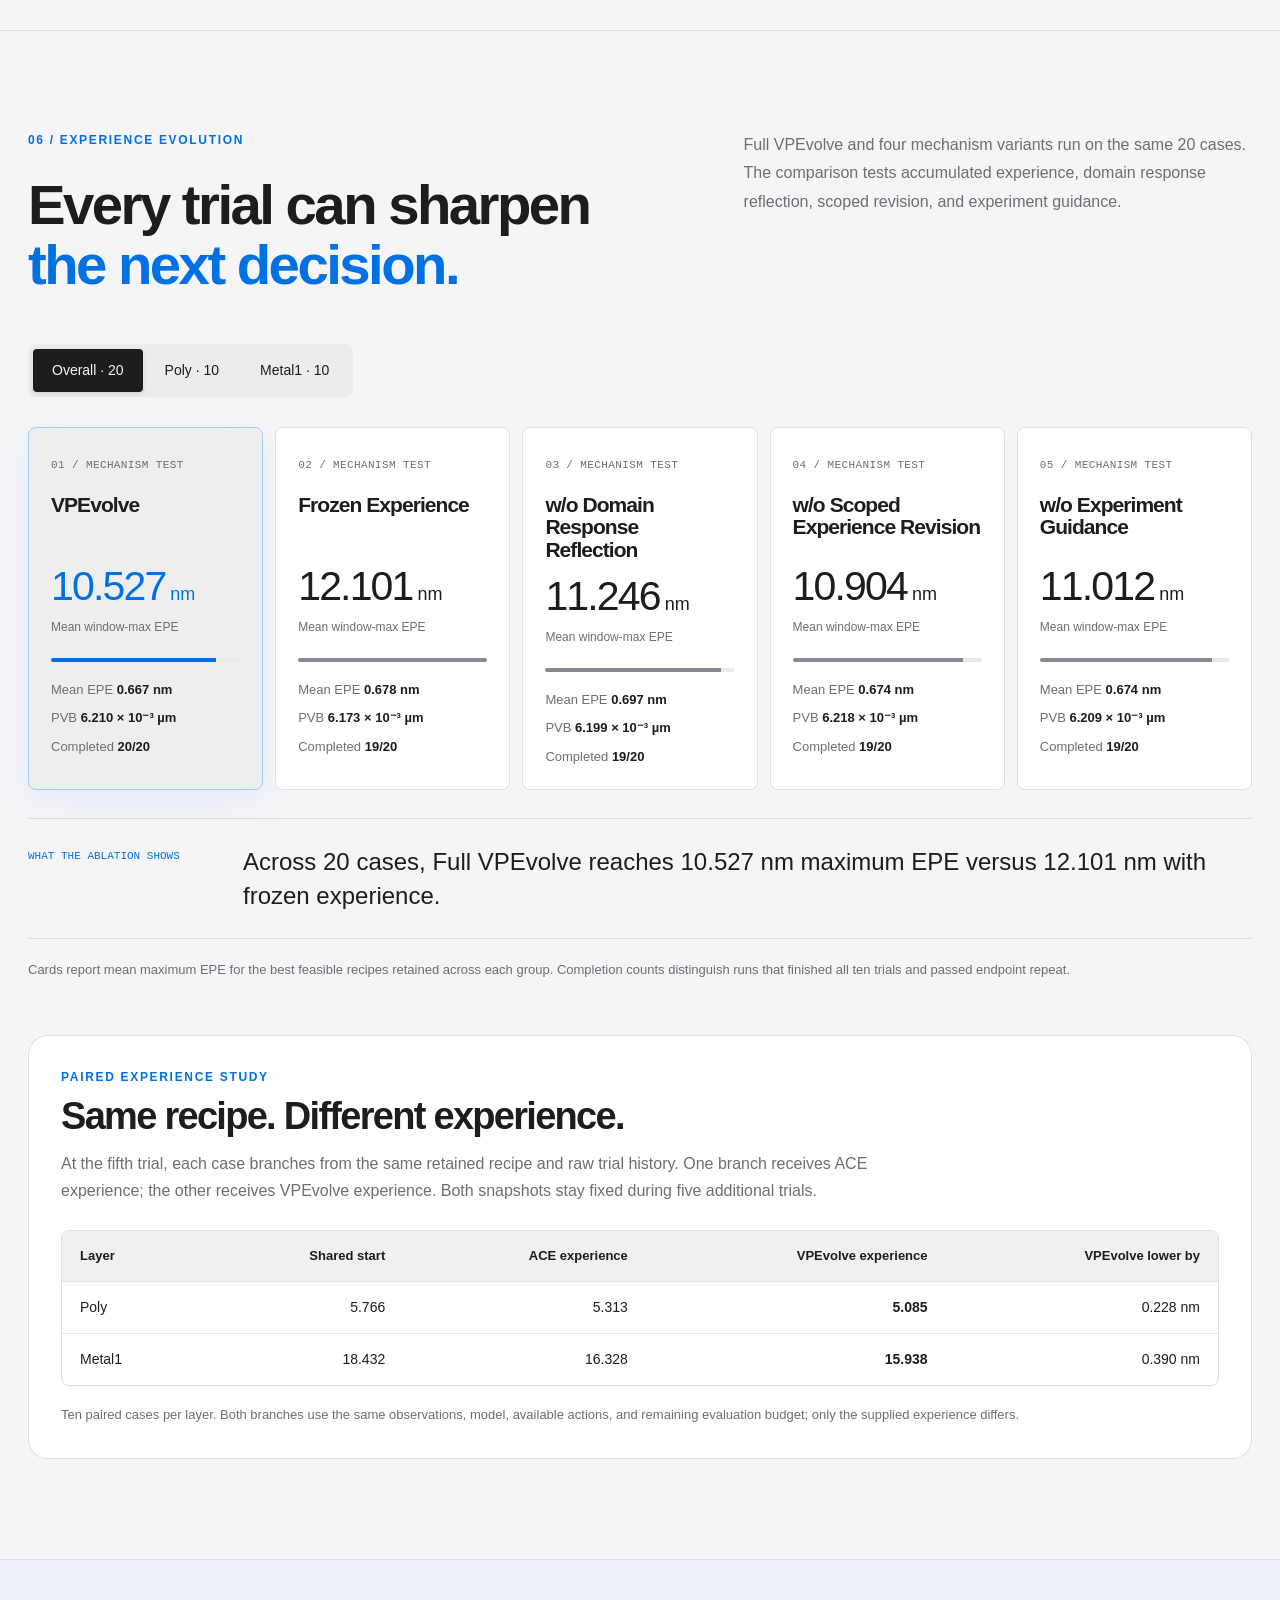
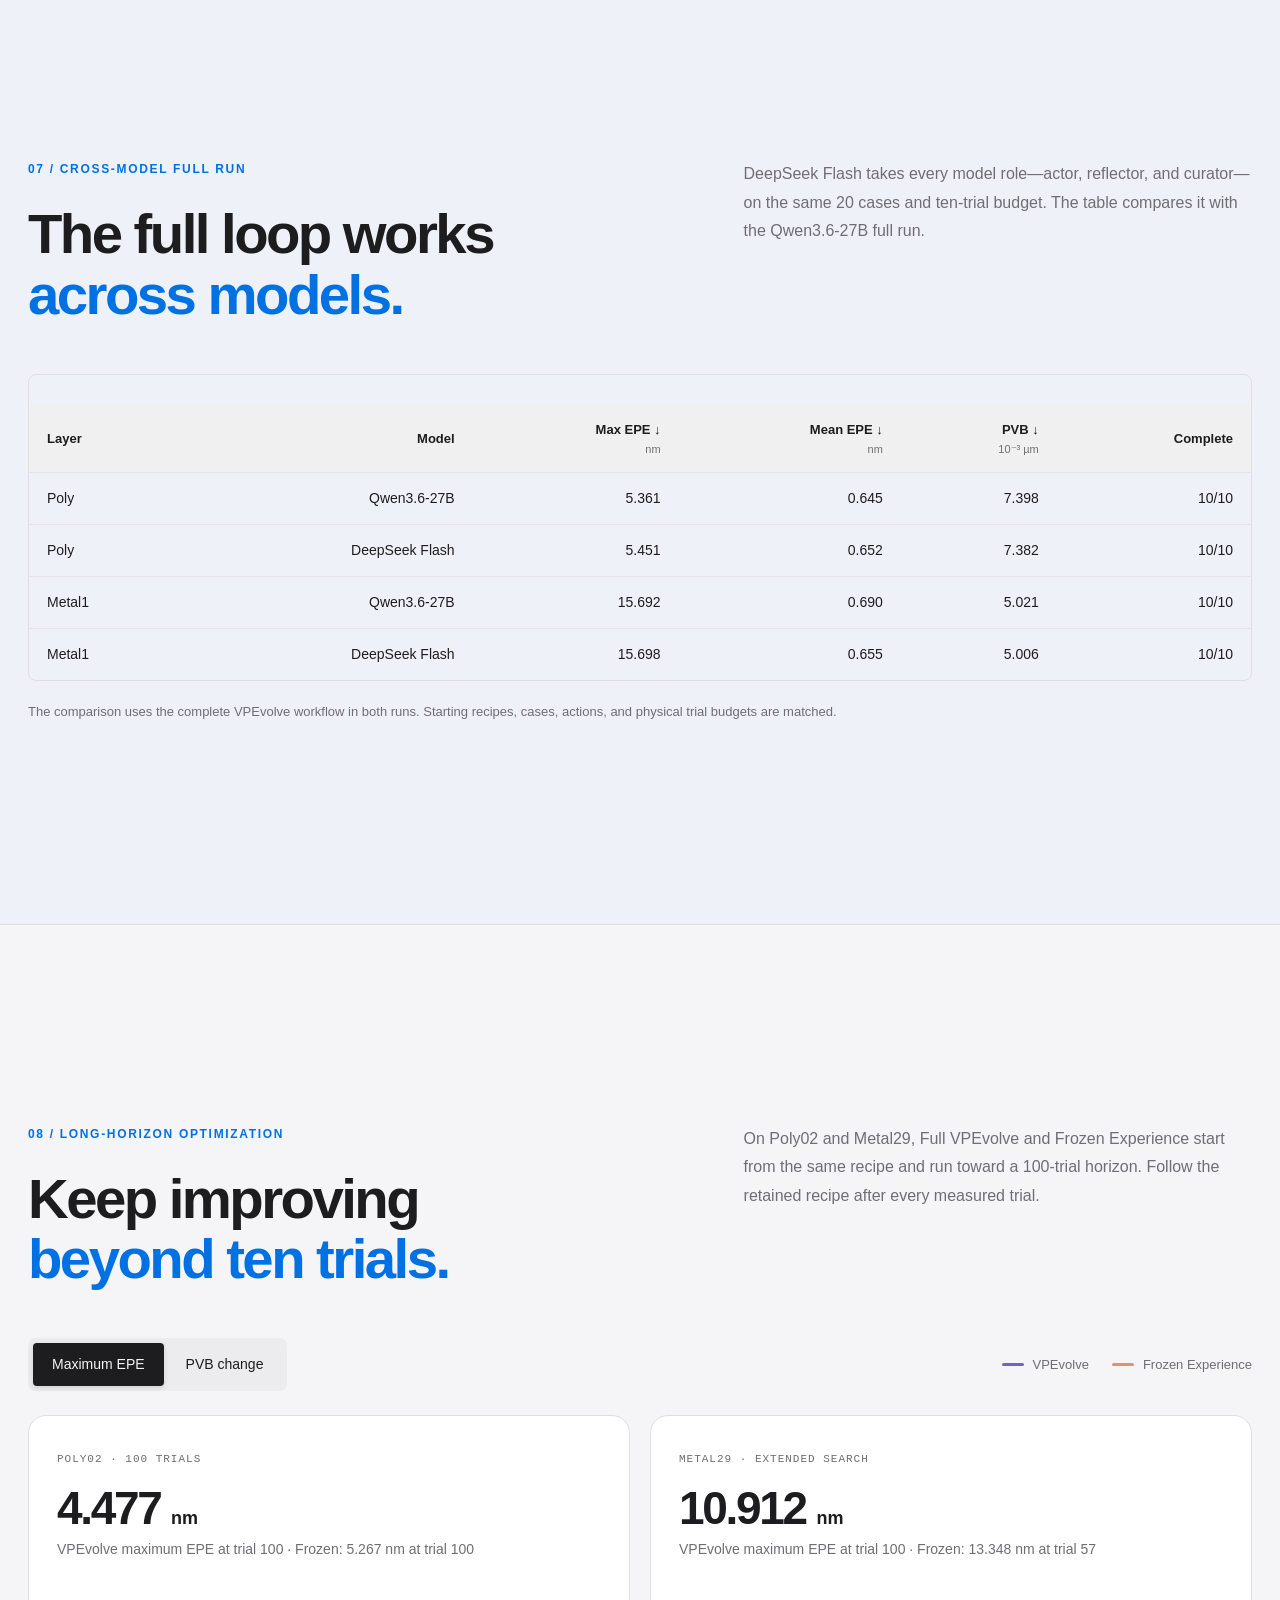
==== commit f23098cd: "Update project page with final experiment results" ====
--- a/index.html
+++ b/index.html
@@ -5,11 +5,11 @@
 <title>VPEvolve · A Virtual Process Engineer</title>
 <meta name="description" content="VPEvolve pairs a virtual process engineer with an evolving Skill Bank for lithography recipe development. Explore the measured 20-window online results.">
 <meta name="theme-color" content="#101014"><meta property="og:title" content="VPEvolve · A Virtual Process Engineer"><meta property="og:description" content="Process knowledge, layout understanding, and AI analysis of every physical trial."><meta property="og:url" content="https://vpevolve.github.io/vpevolve/"><meta property="og:image" content="https://vpevolve.github.io/vpevolve/og.png"><meta name="twitter:card" content="summary_large_image">
-<link rel="icon" href="favicon.svg?v=lithography"><link rel="stylesheet" href="styles.css?v=20260924-online"><script src="script.js?v=20260924-online" defer></script><link rel="stylesheet" href="geometry.css?v=20260921-dense"><script src="geometry.js?v=20260924-online" defer></script>
-<link rel="stylesheet" href="evolution/current.css?v=20260921-inline"><script src="evolution/current.js?v=20260924-online" defer></script><link rel="stylesheet" href="themes/silver.css?v=20260921-release"></head>
+<link rel="icon" href="favicon.svg?v=lithography"><link rel="stylesheet" href="styles.css?v=20260924-online"><script src="script.js?v=20260925-final" defer></script><link rel="stylesheet" href="geometry.css?v=20260921-dense"><script src="geometry.js?v=20260925-final" defer></script>
+<link rel="stylesheet" href="evolution/current.css?v=20260921-inline"><script src="evolution/current.js?v=20260925-final" defer></script><link rel="stylesheet" href="themes/silver.css?v=20260921-release"><link rel="stylesheet" href="final-results.css?v=20260925-final"><script src="final-results.js?v=20260925-final" defer></script></head>
 <body>
 <a class="skip-link" href="#results">Skip to results</a>
-<header class="site-header"><a class="wordmark" href="#top"><svg class="lithography-mark" width="36" height="36" viewBox="0 0 40 40" fill="none" stroke="currentColor" stroke-width="1.8" stroke-linecap="round" stroke-linejoin="round" aria-hidden="true"><path d="M7 33V7h7M30 7h3v26"/><rect x="15" y="4" width="12" height="6" rx="1"/><path d="M21 10v5M15 16h12l-3 8h-6zM19 25l-2 5M23 25l2 5"/><ellipse cx="21" cy="32" rx="12" ry="2.5"/><path d="M12 37h18"/></svg>VPEvolve</a><nav aria-label="Main navigation"><a href="#method">Method</a><a href="#results">Results</a><a href="#evolution">Evolution</a><a href="#open-testbed">Code &amp; data</a></nav><a class="header-link" href="#process">Explore the layers ↗</a></header>
+<header class="site-header"><a class="wordmark" href="#top"><svg class="lithography-mark" width="36" height="36" viewBox="0 0 40 40" fill="none" stroke="currentColor" stroke-width="1.8" stroke-linecap="round" stroke-linejoin="round" aria-hidden="true"><path d="M7 33V7h7M30 7h3v26"/><rect x="15" y="4" width="12" height="6" rx="1"/><path d="M21 10v5M15 16h12l-3 8h-6zM19 25l-2 5M23 25l2 5"/><ellipse cx="21" cy="32" rx="12" ry="2.5"/><path d="M12 37h18"/></svg>VPEvolve</a><nav aria-label="Main navigation"><a href="#method">Method</a><a href="#results">Results</a><a href="#comparison">Experiments</a><a href="#open-testbed">Code &amp; data</a></nav><a class="header-link" href="#process">Explore the layers ↗</a></header>
 <main>
 <section class="hero" id="top">
 <div class="hero-grid" aria-hidden="true"></div>
@@ -17,19 +17,33 @@
 <div class="hero-stack-wrap"><div class="hero-stack" aria-label="Actual target, mask and optical evidence from the verified dense Metal45 endpoint"><div class="stack-halo"></div><figure class="stack-card stack-target"><img src="assets/current/geometry/metal1-11-core-target.png" alt="Dense Metal45 target layout,10µm scoring core"><figcaption><span>01</span> Target geometry</figcaption></figure><figure class="stack-card stack-sraf"><img src="assets/current/geometry/metal1-11-core-mask_view.png" alt="Sub-resolution assist features"><figcaption><span>02</span> Mask & assist features</figcaption></figure><figure class="stack-card stack-print"><img src="assets/current/geometry/metal1-11-core-overlay.png" alt="Actual optical contour and layout overlay"><figcaption><span>03</span> Measured physical evidence</figcaption></figure><div class="stack-orbit"></div><span class="stack-coordinate">x / y / printed contour</span></div><p class="stack-footnote">Dense Metal45 · verified endpoint · measured geometry</p></div>
 <a class="hero-scroll" href="#idea">THE ENGINEERING LOOP <span>↓</span></a>
 </section>
-<section class="signal-strip" aria-label="Online 20-window main results"><div><strong>69.8<span>%</span></strong><p>Poly maximum-EPE reduction<br>from the initial recipe</p></div><div><strong>25.2<span>%</span></strong><p>Metal1 maximum-EPE reduction<br>from the initial recipe</p></div><div><strong>20<span>/20</span></strong><p>Feasible endpoints<br>across Poly and Metal1</p></div><div><strong>10</strong><p>Physical trials per window<br>with AI analysis after each</p></div></section>
+<section class="signal-strip" aria-label="Online 20-window main results"><div><strong>70.7<span>%</span></strong><p>Poly maximum-EPE reduction<br>from the initial recipe</p></div><div><strong>28.8<span>%</span></strong><p>Metal1 maximum-EPE reduction<br>from the initial recipe</p></div><div><strong>20<span>/20</span></strong><p>Feasible endpoints<br>across Poly and Metal1</p></div><div><strong>10</strong><p>Physical trials per window<br>with AI analysis after each</p></div></section>
 <section class="wide intro-section" id="idea"><p class="eyebrow">01 / FROM A RUN TO THE NEXT DECISION</p><div class="split-heading"><h2>A trial ends.<br><em>Its evidence stays.</em></h2><div><p>A lithography recipe combines a short global model setup with thousands of lines of local rules. Engineers add these rules to recognize and repair recurring EPE hotspots and MRC violations.</p><p>VPEvolve gives the virtual process engineer process knowledge, layout analysis, recipe editing, and commercial-tool evaluation. An LLM reflector interprets each trial; an LLM curator distills its lessons into a Skill Bank for later decisions.</p></div></div><figure class="paper-figure" id="paper-paradigm"><div class="paper-figure-heading"><span>FIGURE 1 · RECIPE DEVELOPMENT</span><a href="assets/current/paper-paradigm.png?v=20260924-fig1c" target="_blank" rel="noopener" data-paper-zoom aria-label="Enlarge Figure 1 recipe-development overview.">View full size ↗</a></div><a class="paper-figure-image" href="assets/current/paper-paradigm.png?v=20260924-fig1c" target="_blank" rel="noopener" data-paper-zoom aria-label="Enlarge Figure 1 recipe-development overview."><img src="assets/current/paper-paradigm.png?v=20260924-fig1c" loading="lazy" alt="Figure 1: a recipe has tens of lines of global model settings and thousands of local rules. Human MRC, OPC, and SRAF engineers edit and test it; VPEvolve evaluates global and local repairs and distills each trial into its Skill Bank."></a><figcaption><b>From recipe complexity to recipe evolution.</b><span>Global settings, local rules, physical evaluation, and an evolving Skill Bank.</span></figcaption></figure><div class="loop-strip"><div><small>01</small><b>Propose a change</b><span>Global setting or local rule</span></div><i>→</i><div><small>02</small><b>Measure its effect</b><span>EPE · PVB · MRC</span></div><i>→</i><div><small>03</small><b>Retain the evidence</b><span>Improvements and failures</span></div><i>↺</i><div><small>04</small><b>Inform the next trial</b><span>Retrieve, verify, apply</span></div></div></section>
 <section class="method-section" id="method"><div class="wide"><p class="eyebrow">02 / THE HARNESS</p><div class="split-heading"><h2>Search the recipe.<br>Then locate <em>the bottleneck.</em></h2><p>The virtual process engineer combines process manuals, layout analysis, recipe editing, and commercial-tool evaluation. After every trial, an LLM reflector analyzes the result and an LLM curator updates evidence-linked skills for the actor to retrieve.</p></div><figure class="paper-figure" id="paper-harness"><div class="paper-figure-heading"><span>FIGURE 3 · METHOD</span><a href="assets/current/paper-harness.png?v=20260923-fig3" target="_blank" rel="noopener" data-paper-zoom aria-label="Enlarge Figure 3 method diagram.">View full size ↗</a></div><a class="paper-figure-image" href="assets/current/paper-harness.png?v=20260923-fig3" target="_blank" rel="noopener" data-paper-zoom aria-label="Enlarge Figure 3 method diagram."><img src="assets/current/paper-harness.png?v=20260923-fig3" loading="lazy" alt="Figure 3 method diagram: layout and recipe enter the virtual process engineer, which combines global parameter tuning with pattern-guided local correction. A Poly hotspot example shows fixed-point EPE falling from 6.793 to 3.800 nm. Commercial tool evaluation and trial records feed reusable experience."></a><figcaption><b>Global optimization, local correction, reusable experience.</b><span>The Poly local-rule example reduces fixed-point EPE from 6.793 to 3.800 nm. Every measured trial is recorded for later reuse.</span></figcaption></figure><div class="method-stage"><div class="stage-rail"><button class="active" aria-pressed="true" data-stage="global"><small>01</small><span>Global search</span><b>↗</b></button><button aria-pressed="false" data-stage="local"><small>02</small><span>Local correction</span><b>↗</b></button><button aria-pressed="false" data-stage="memory"><small>03</small><span>Measured experience</span><b>↗</b></button></div><div class="stage-content" aria-live="polite"><div class="stage-tag" id="stage-tag">RECIPE-WIDE INTERVENTION</div><h3 id="stage-title">Tune settings across the layout.</h3><p id="stage-body">The actor reads the recipe, process manuals, and measured layout feedback before proposing a global parameter edit. The commercial tool evaluates the candidate under fixed quality limits.</p><div class="stage-code" id="stage-code"><span>recipe &amp; layout</span><b>→</b><span>global edit</span><b>→</b><span>physical evaluation</span></div><p class="stage-note" id="stage-note">Global edits share one ten-trial budget with local rules and diagnostic experiments.</p></div></div><div class="guard-strip"><span>FIXED RETENTION LIMITS</span><b>Max EPE first</b><b>Mean EPE ≤ 102% of R0</b><b>PVB ≤ 102% of R0</b><b>MRC / SRAF = 0</b></div></div></section>
-<section class="wide local-section" id="local"><div class="split-heading"><div><p class="eyebrow">03 / THE HOTSPOT, UP CLOSE</p><h2>Global settings.<br><em>Local precision.</em></h2></div><p>A direct-reuse case starts at the worst remaining gauge after global exploration. A pattern-guided rule moves selected mask edges. Inspect the same location before and after local correction—at its true physical scale.</p></div><div class="segmented" aria-label="Dense hotspot example"><button data-spot-case="metal1" class="active" aria-pressed="true">Metal45 · dense</button><button data-spot-case="poly" aria-pressed="false">Poly19 · dense</button></div><div id="hotspot-comparison" class="hotspot-comparison"><p>Loading measured hotspot…</p></div><div class="image-legend"><span style="--key:#f4c27a">IC target</span><span style="--key:#6eefca">Printed contour</span><span style="--key:#f392ad">PVB</span><span style="--key:#ffffff">Measured error segment</span></div><p class="scope-note">The fixed-focus error tracks one coordinate; the full-core maximum searches every gauge. These selected dense examples illustrate the mechanism. The paired experiment below uses all six assigned windows.</p><div class="continuation-heading"><p class="eyebrow">SAME START. DIFFERENT NEXT STEP.</p><h3>Where should the next four evaluations go?</h3><p>Global tuning or local rules, from identical intermediate recipes and preceding observations.</p></div><div class="table-scroll"><table class="main-table continuation-table"><caption>Paired continuation · six windows · maximum EPE in nm</caption><thead><tr><th>Layer</th><th>Shared start</th><th>Global continuation</th><th>Local continuation</th><th>Local reduction from start</th></tr></thead><tbody id="continuation-body"></tbody></table></div><div class="experience-takeaway"><span>THE MEASURED EFFECT</span><p>On Metal1, local correction reduces mean window-maximum EPE by <b>18.6%</b>; continued global tuning retains the starting value. Poly endpoints are close. Every endpoint meets the original quality limits.</p></div><p class="scope-note">Four-candidate budget cap per branch, plus one endpoint repeat. Actual global/local OPC calls: 27/30. One global branch stops at its proposal limit after one candidate; all other branches complete four. All twelve endpoints reproduce.</p></section>
+<section class="wide local-section" id="local"><div class="split-heading"><div><p class="eyebrow">03 / THE HOTSPOT, UP CLOSE</p><h2>Global settings.<br><em>Local precision.</em></h2></div><p>A measured hotspot remains after global exploration. A pattern-guided rule moves selected mask edges. Inspect the same location before and after local correction—at its true physical scale.</p></div><div class="segmented" aria-label="Dense hotspot example"><button data-spot-case="metal1" class="active" aria-pressed="true">Metal45 · dense</button><button data-spot-case="poly" aria-pressed="false">Poly19 · dense</button></div><div id="hotspot-comparison" class="hotspot-comparison"><p>Loading measured hotspot…</p></div><div class="image-legend"><span style="--key:#f4c27a">IC target</span><span style="--key:#6eefca">Printed contour</span><span style="--key:#f392ad">PVB</span><span style="--key:#ffffff">Measured error segment</span></div><p class="scope-note">The fixed-focus error tracks one coordinate; the full-core maximum searches every gauge. These close-ups illustrate the correction mechanism. The paired experiment below uses ten VPEvolve cases.</p><div class="continuation-heading"><p class="eyebrow">SAME START. DIFFERENT NEXT STEP.</p><h3>Where should the next four evaluations go?</h3><p>Ten matched cases continue from the same pre-local recipe, with four more trials per branch.</p></div><div class="table-scroll"><table class="main-table continuation-table"><caption>Paired four-trial continuation · five windows per layer · maximum EPE in nm</caption><thead><tr><th>Layer</th><th>Shared start</th><th>Global only</th><th>Global + local</th><th>Added reduction</th></tr></thead><tbody id="continuation-body"></tbody></table></div><div class="experience-takeaway"><span>THE MEASURED EFFECT</span><p>Allowing local rules reaches <b>18.012 nm</b> on Metal1 versus 18.583 nm with global edits alone. On Poly, the endpoints are 5.185 and 5.238 nm.</p></div><p class="scope-note">Each branch adds four trials and updates experience. The five Poly and five Metal1 pairs share their starting recipe, feedback, and quality limits; all 20 continuations complete.</p></section>
 <section class="online-results-section" id="results"><div class="wide"><p class="eyebrow">04 / ONLINE ACTOR–REFLECTOR–CURATOR RUN</p><div class="split-heading"><h2>The recipe improves.<br><em>The Skill Bank grows.</em></h2><p>On 20 windows cropped from FreePDK45-generated full-chip layouts, the actor runs ten physical trials per window. LLM reflection and curation turn each measured result into evidence-linked guidance for the next decision.</p></div><div class="online-cards" id="online-cards" aria-label="Online recipe-development results"><p>Loading measured results…</p></div><div class="table-scroll"><table class="main-table online-table"><caption>Online run · mean values across ten windows per layer</caption><thead><tr><th scope="col">Layer</th><th scope="col">Max EPE<small>R0 → final · nm</small></th><th scope="col">Mean EPE<small>R0 → final · nm</small></th><th scope="col">PVB<small>R0 → final · 10⁻³ µm</small></th><th scope="col">Success</th><th scope="col">OPC / LLM<small>total calls</small></th></tr></thead><tbody id="online-table-body"><tr><td colspan="6">Loading measured results…</td></tr></tbody></table></div><p class="scope-note">All 20 retained endpoints improve maximum EPE by at least 0.1 nm while meeting the mean-EPE, PVB, MRC, and SRAF-printability limits. Each layer uses 120 physical calls, including R0 and endpoint repeats. The actor, reflector, and curator use the same frozen Qwen3.6-27B-BF16 model.</p></div></section>
-<section class="microscope-section" id="process"><div class="wide"><div class="split-heading"><div><p class="eyebrow">INSIDE THE PHYSICAL RESULT</p><h2>One pattern.<br><em>Five layers of evidence.</em></h2></div><p>Look through the target layout, corrected mask, assist features, nominal resist contour, and process variation band. Explore two dense windows from the direct-reuse comparison. Switch from the whole layout to a 180 nm detail of the measured hotspot.</p></div><div id="physical-microscope" class="physical-microscope"><p class="geometry-loading" role="status">Loading measured geometry…</p></div><div class="geometry-film-heading"><h3>Watch the printed shape change.</h3><a href="#evolution">Replay every measured trial ↗</a></div><div id="geometry-film" class="geometry-film"></div><p class="scope-note">Dense Poly19 and Metal45 are selected direct-reuse comparison cases. Close-ups stay centered on the worst gauge just before local correction begins. The full-window maximum can move elsewhere. All layers are co-registered; resist is the simulated nominal contour, not a photograph.</p></div></section>
-<section id="evolution" class="trajectory-page embedded-evolution"><section class="replay-hero"><div><p class="eyebrow">MEASURED RECIPE SEARCH</p><h2>Watch the recipe.<br><em>See the pattern improve.</em></h2><p>Explore dense Poly19 and Metal45 from the twenty-window direct-reuse comparison. The same measured recipe across all metrics. Scrub through the actual evaluations, including candidates the harness did not retain.</p></div><div class="replay-protocol"><span>PER-WINDOW BUDGET CAP</span><strong>10 <small>candidates</small></strong><p>+ 1 terminal repeat · 1 seed<br>Direct-reuse controller · fixed R0 guards</p><a href="assets/current/results.json" download>Download current results ↓</a></div></section>
+<section class="microscope-section" id="process"><div class="wide"><div class="split-heading"><div><p class="eyebrow">INSIDE THE PHYSICAL RESULT</p><h2>One pattern.<br><em>Five layers of evidence.</em></h2></div><p>Look through the target layout, corrected mask, assist features, nominal resist contour, and process variation band. Explore two measured dense windows. Switch from the whole layout to a 180 nm detail of the measured hotspot.</p></div><div id="physical-microscope" class="physical-microscope"><p class="geometry-loading" role="status">Loading measured geometry…</p></div><div class="geometry-film-heading"><h3>Watch the printed shape change.</h3><a href="#evolution">Replay every measured trial ↗</a></div><div id="geometry-film" class="geometry-film"></div><p class="scope-note">Dense Poly19 and Metal45 are selected measured recipe cases. Close-ups stay centered on the worst gauge just before local correction begins. The full-window maximum can move elsewhere. All layers are co-registered; resist is the simulated nominal contour, not a photograph.</p></div></section>
+<section id="evolution" class="trajectory-page embedded-evolution"><section class="replay-hero"><div><p class="eyebrow">MEASURED RECIPE SEARCH</p><h2>Watch the recipe.<br><em>See the pattern improve.</em></h2><p>Explore measured Poly19 and Metal45 recipe traces. The same measured recipe across all metrics. Scrub through the actual evaluations, including candidates the harness did not retain.</p></div><div class="replay-protocol"><span>PER-WINDOW BUDGET CAP</span><strong>10 <small>candidates</small></strong><p>+ 1 terminal repeat · 1 seed<br>Fixed R0 quality limits</p><a href="assets/current/replay-results.json" download>Download example traces ↓</a></div></section>
 <section class="trace-workspace" aria-label="Interactive measured trajectory"><div class="trace-toolbar"><div class="segmented" aria-label="Choose trajectory"><button class="active" data-case="poly" aria-pressed="true">Poly19 · dense</button><button data-case="metal1" aria-pressed="false">Metal45 · dense</button></div><p id="trace-summary" role="status">Loading measured trajectories…</p></div><div class="trace-graphs" id="trace-graphs"></div><div class="trace-legend"><span><i class="line-key"></i> Retained recipe</span><span>○ Global candidate</span><span>□ Local candidate</span><span class="rejected-key">× Infeasible candidate</span><span>◇ Endpoint repeat</span><span>┊ Fixed PVB cap</span></div><div class="scrubber"><button id="play" type="button" aria-label="Play measured trials">▶ Play</button><div><label for="trial">Selected physical evaluation <b id="trial-label">R0</b></label><input id="trial" type="range" min="0" max="0" value="0" step="1" disabled></div><button id="previous" aria-label="Previous evaluation">←</button><button id="next" aria-label="Next evaluation">→</button></div><section class="iteration-geometry" aria-label="Geometry at the selected evaluation"><div class="iteration-geometry-heading"><div><p class="eyebrow">THE SAME TRIAL, IN PICTURES</p><h2>Layout → mask → resist → PVB</h2><p id="image-state" aria-live="polite">Loading the measured geometry…</p></div><div class="geometry-tools"><div class="segmented"><button class="active" data-image-mode="retained" aria-pressed="true">Retained</button><button data-image-mode="candidate" aria-pressed="false">This candidate</button></div><div class="segmented"><button data-image-view="detail" aria-pressed="false">180 nm focus</button><button class="active" data-image-view="zoom" aria-pressed="true">600 nm detail</button><button data-image-view="core" aria-pressed="false">10 µm window</button></div></div></div><div class="iteration-images" id="iteration-images"></div><div class="image-legend"><span style="--key:#f4c27a">Target</span><span style="--key:#748fcf">Main mask</span><span style="--key:#c697f2">SRAF</span><span style="--key:#6eefca">Resist contour</span><span style="--key:#f392ad">PVB</span></div><p class="geometry-footnote">Fixed view of the worst gauge just before local correction begins. A rejected candidate leaves the retained images unchanged; switch to “This candidate” to inspect its measured geometry.</p></section><section class="recipe-evolution" aria-label="Recipe changes at the selected evaluation"><div class="recipe-heading"><div><p class="eyebrow">THE SAME TRIAL, IN CODE</p><h2>What changed in the recipe?</h2><p id="recipe-state" aria-live="polite">Loading recorded changes…</p></div><span id="recipe-outcome" class="recipe-outcome"></span></div><div id="recipe-summary" class="recipe-summary"></div><pre class="recipe-key-code" aria-label="Key recipe edits"><code id="recipe-key-code"></code></pre><details class="recipe-full"><summary>Show full recipe diff <span id="recipe-line-count"></span></summary><pre><code id="recipe-diff"></code></pre></details><p class="geometry-footnote">− Removed from the parent · + Added to the candidate. Executable recipe excerpts; file paths and comments omitted. Changes are compared with the actual parent, which may be an earlier retained trial.</p></section><div class="trial-detail" aria-live="polite"><div><p class="eyebrow" id="event-type">INITIAL RECIPE</p><h2 id="event-title">Before the first trial.</h2><p id="event-body">Waiting for the recorded measurements.</p><div class="event-tags" id="event-tags"></div></div><dl class="selected-metrics" id="selected-metrics"></dl></div></section>
-<section class="trace-reading"><div><p class="eyebrow">READING THE CURVE</p><h2>Improvement is measured.<br><em>Plateaus are evidence, too.</em></h2></div><div><p id="case-selection" class="selection-note"></p><p id="stop-explanation"></p><p id="stage-explanation"></p><p>The solid line follows the best feasible recipe so far; markers show every measured candidate. The two dense windows illustrate the direct-reuse comparison.</p><a href="#evidence">See the controlled experience comparison →</a></div></section>
+<section class="trace-reading"><div><p class="eyebrow">READING THE CURVE</p><h2>Improvement is measured.<br><em>Plateaus are evidence, too.</em></h2></div><div><p id="case-selection" class="selection-note"></p><p id="stop-explanation"></p><p id="stage-explanation"></p><p>The solid line follows the best feasible recipe so far; markers show every measured candidate. The two dense windows illustrate the recipe-editing process.</p><a href="#evidence">See the matched experiments →</a></div></section>
 </section>
-<section class="results-section" id="comparison"><div class="wide"><div class="split-heading"><div><p class="eyebrow">05 / DIRECT-REUSE COMPARISON</p><h2>Eight methods.<br><em>One measurement contract.</em></h2></div><p>The earlier direct-reuse controller and seven baselines share 20 fixed 10 × 10 µm windows, one search seed, and up to ten candidates per window. Switch layers to inspect the comparison.</p></div><div class="results-toolbar"><div class="segmented" aria-label="Results group"><button class="active" aria-pressed="true" data-group="all">Overall <small>20</small></button><button aria-pressed="false" data-group="poly">Poly <small>10</small></button><button aria-pressed="false" data-group="metal1">Metal1 <small>10</small></button></div><span class="data-date">Direct-reuse comparison · 21 Sep 2026</span></div><div class="results-spotlight"><div><span>MEAN WINDOW-MAX EPE</span><strong id="result-main">12.173 <small>nm</small></strong><p id="result-comparison">33.3% below Raw Actor</p></div><div id="comparison-bars" class="comparison-bars" aria-label="Maximum EPE comparison"></div></div><div class="table-scroll"><table class="main-table"><caption>Physical quality and actual call counts by method</caption><thead><tr><th scope="col">Method</th><th scope="col">Max EPE ↓<small>nm</small></th><th scope="col">Avg. EPE ↓<small>nm</small></th><th scope="col">PVB ↓<small>µm*</small></th><th scope="col">MRC ↓<small>count</small></th><th scope="col">Success<small>%</small></th><th scope="col">OPC / LLM<small>total calls</small></th></tr></thead><tbody id="results-body"><tr><td colspan="7">Loading the verified results…</td></tr></tbody></table></div><p class="scope-note">Max EPE averages the maximum within each window; Avg. EPE averages per-window mean errors. *PVB is band area divided by target-edge length (µm). All quality metrics use the same retained recipe. Success requires a feasible ≥ 0.1 nm maximum-EPE reduction. The windows come from FreePDK45-generated full-chip layouts.</p><details class="accounting"><summary>What do OPC / LLM counts include?</summary><p>Total calls in each group, not a ratio. OPC includes candidate evaluations and one endpoint repeat per window. Model calls include rejected proposals. Shared calibration (40 calls), historical experience acquisition, development pilots, and native pattern diagnostics are separate costs. Budget caps are matched; actual use can differ.</p></details></div></section>
-<section class="wide memory-section" id="evidence"><div class="split-heading"><div><p class="eyebrow">06 / DIRECT-REUSE COMPONENT STUDY</p><h2>Same starting recipe.<br><em>Different access to experience.</em></h2></div><p>Six paired windows test record access, local actions, and reviewed reuse within the direct-reuse controller. Starting recipes, physical budget caps, and quality limits are matched.</p></div><div class="segmented" aria-label="Experience comparison group"><button class="active" aria-pressed="true" data-ablation="all">Overall · 6</button><button aria-pressed="false" data-ablation="poly">Poly · 3</button><button aria-pressed="false" data-ablation="metal1">Metal1 · 3</button></div><div id="ablation-cards" class="ablation-grid"></div><div class="experience-takeaway"><span>WHAT THIS TESTS</span><p id="ablation-takeaway">Reviewed reuse reaches 11.090 nm, compared with 11.326 nm for a frozen bank and 11.977 nm for direct reuse.</p></div><p class="scope-note">Each condition uses 66 OPC calls, including six endpoint repeats. Reviewed reuse combines complete trial facts with applicability-checked highlights; its model-call count includes review calls. These are paired single-seed comparisons for the earlier direct-reuse controller.</p></section>
+<section class="results-section" id="comparison"><div class="wide">
+<div class="split-heading"><div><p class="eyebrow">05 / MATCHED BASELINES</p><h2>Six baselines.<br><em>One recipe budget.</em></h2></div><p>VPEvolve and six agent baselines work on the same 20 Poly and Metal1 windows. Each receives ten recipe trials per case, with the same physical evaluation and quality limits.</p></div>
+<div class="results-toolbar"><div class="segmented" aria-label="Baseline comparison group"><button class="active" aria-pressed="true" data-group="all">Overall <small>20</small></button><button aria-pressed="false" data-group="poly">Poly <small>10</small></button><button aria-pressed="false" data-group="metal1">Metal1 <small>10</small></button></div><span class="data-date">Final matched comparison · September 2026</span></div>
+<div class="results-spotlight"><div><span>MEAN WINDOW-MAX EPE</span><strong id="result-main">Loading…</strong><p id="result-comparison">Comparing matched endpoints</p></div><div id="comparison-bars" class="comparison-bars" aria-label="Maximum EPE comparison"></div></div>
+<div class="table-scroll"><table class="main-table"><caption>Retained recipe quality and measured call counts</caption><thead><tr><th scope="col">Method</th><th scope="col">Max EPE ↓<small>nm</small></th><th scope="col">Mean EPE ↓<small>nm</small></th><th scope="col">PVB ↓<small>10⁻³ µm</small></th><th scope="col">Complete</th><th scope="col">Success</th><th scope="col">OPC / LLM<small>total calls</small></th></tr></thead><tbody id="results-body"><tr><td colspan="7">Loading final results…</td></tr></tbody></table></div>
+<p class="scope-note">Values are means of retained recipes for the selected group; use the layer tabs for separate Poly and Metal1 results. Success requires a feasible maximum-EPE reduction of at least 0.1 nm. Each method uses ten candidate trials per case; the call ledger includes the initial evaluation and endpoint repeat.</p>
+</div></section>
+<section class="wide memory-section" id="evidence"><div class="split-heading"><div><p class="eyebrow">06 / EXPERIENCE EVOLUTION</p><h2>Every trial can sharpen<br><em>the next decision.</em></h2></div><p>Full VPEvolve and four mechanism variants run on the same 20 cases. The comparison tests accumulated experience, domain response reflection, scoped revision, and experiment guidance.</p></div>
+<div class="segmented" aria-label="Mechanism comparison group"><button class="active" aria-pressed="true" data-ablation="all">Overall · 20</button><button aria-pressed="false" data-ablation="poly">Poly · 10</button><button aria-pressed="false" data-ablation="metal1">Metal1 · 10</button></div>
+<div id="ablation-cards" class="ablation-grid" aria-live="polite"><p>Loading final mechanism results…</p></div>
+<div class="experience-takeaway"><span>WHAT THE ABLATION SHOWS</span><p id="ablation-takeaway">Loading measured comparison…</p></div>
+<p class="scope-note">Cards report mean maximum EPE for the best feasible recipes retained across each group. Completion counts distinguish runs that finished all ten trials and passed endpoint repeat.</p>
+<div class="paired-study" id="experience-value"><div class="paired-heading"><p class="eyebrow">PAIRED EXPERIENCE STUDY</p><h3>Same recipe. Different experience.</h3><p>At the fifth trial, each case branches from the same retained recipe and raw trial history. One branch receives ACE experience; the other receives VPEvolve experience. Both snapshots stay fixed during five additional trials.</p></div><div class="table-scroll"><table class="main-table"><caption>Twenty paired continuations · mean maximum EPE in nm</caption><thead><tr><th scope="col">Layer</th><th scope="col">Shared start</th><th scope="col">ACE experience</th><th scope="col">VPEvolve experience</th><th scope="col">VPEvolve lower by</th></tr></thead><tbody id="experience-body"><tr><td colspan="5">Loading paired results…</td></tr></tbody></table></div><p class="scope-note">Ten paired cases per layer. Both branches use the same observations, model, available actions, and remaining evaluation budget; only the supplied experience differs.</p></div>
+</section>
 
-<section class="release-section" id="open-testbed"><div class="wide"><p class="eyebrow">07 / OPEN CODE &amp; DATA</p><div class="split-heading"><h2>Inspect the agent.<br><em>Run the optics.</em></h2><p>The VPEvolve code, a standalone differentiable lithography simulator, and 20 GDS windows from FreePDK45-generated full-chip layouts are available in a dedicated Apache-2.0 repository.</p></div><div class="release-grid"><article class="release-card"><span>FULL SOURCE · VERSION 0.4.0</span><h3>VPEvolve code</h3><p>Agent and harness, experiment configurations, initial recipes, the simulator, and all 20 layouts.</p><div class="release-meta"><b>20 GDS</b><b>5 experiment arms</b><b>5.9 MB</b></div><a class="release-button" href="https://raw.githubusercontent.com/vpevolve/vpevolve_code_and_data/main/downloads/vpevolve-full-source-0.4.0.zip">Download full source <span>↓</span></a></article><article class="release-card"><span>STANDALONE SIMULATOR · VERSION 0.1.0</span><h3>Lithography simulator</h3><p>Differentiable optical and resist simulation, analytic modes, examples, tests, and the layout set.</p><div class="release-meta"><b>Python source</b><b>20 GDS</b><b>5.2 MB</b></div><a class="release-button secondary" href="https://raw.githubusercontent.com/vpevolve/vpevolve_code_and_data/main/downloads/vpevolve-open-testbed-0.1.0.zip">Download simulator <span>↓</span></a></article><article class="release-card"><span>DATASET · 20 GDS WINDOWS</span><h3>Layouts and manifest</h3><p>Ten Poly and ten Metal1 windows, with layer labels, scoring-core coordinates, and SHA-256 hashes.</p><div class="release-meta"><b>10 × 10 µm core</b><b>2 µm context</b><b>280 KB</b></div><a class="release-button secondary" href="https://raw.githubusercontent.com/vpevolve/vpevolve_code_and_data/main/downloads/vpevolve-20-gds.zip">Download layouts <span>↓</span></a></article></div><p class="release-footnote">The agent pipeline uses a separately licensed commercial tool and process model. The standalone simulator runs optical and resist experiments. <a href="https://github.com/vpevolve/vpevolve_code_and_data">Browse the repository ↗</a></p></div></section>
-</main><footer><a class="wordmark" href="#top"><svg class="lithography-mark" width="36" height="36" viewBox="0 0 40 40" fill="none" stroke="currentColor" stroke-width="1.8" stroke-linecap="round" stroke-linejoin="round" aria-hidden="true"><path d="M7 33V7h7M30 7h3v26"/><rect x="15" y="4" width="12" height="6" rx="1"/><path d="M21 10v5M15 16h12l-3 8h-6zM19 25l-2 5M23 25l2 5"/><ellipse cx="21" cy="32" rx="12" ry="2.5"/><path d="M12 37h18"/></svg>VPEvolve</a><p>Anonymous research project · 2026</p><a href="assets/current/results.json" download>Result data ↓</a></footer>
+<section class="final-section cross-model-section" id="cross-model"><div class="wide"><div class="split-heading"><div><p class="eyebrow">07 / CROSS-MODEL FULL RUN</p><h2>The full loop works<br><em>across models.</em></h2></div><p>DeepSeek Flash takes every model role—actor, reflector, and curator—on the same 20 cases and ten-trial budget. The table compares it with the Qwen3.6-27B full run.</p></div><div class="table-scroll"><table class="main-table"><caption>Full VPEvolve with two language models · ten cases per layer</caption><thead><tr><th scope="col">Layer</th><th scope="col">Model</th><th scope="col">Max EPE ↓<small>nm</small></th><th scope="col">Mean EPE ↓<small>nm</small></th><th scope="col">PVB ↓<small>10⁻³ µm</small></th><th scope="col">Complete</th></tr></thead><tbody id="cross-model-body"><tr><td colspan="6">Loading cross-model results…</td></tr></tbody></table></div><p class="scope-note">The comparison uses the complete VPEvolve workflow in both runs. Starting recipes, cases, actions, and physical trial budgets are matched.</p></div></section>
+<section class="final-section long-horizon-section" id="long-horizon"><div class="wide"><div class="split-heading"><div><p class="eyebrow">08 / LONG-HORIZON OPTIMIZATION</p><h2>Keep improving<br><em>beyond ten trials.</em></h2></div><p>On Poly02 and Metal29, Full VPEvolve and Frozen Experience start from the same recipe and run toward a 100-trial horizon. Follow the retained recipe after every measured trial.</p></div><div class="long-toolbar"><div class="segmented" aria-label="Long-horizon metric"><button class="active" aria-pressed="true" data-long-metric="max">Maximum EPE</button><button aria-pressed="false" data-long-metric="pvb">PVB change</button></div><div class="long-legend"><span class="long-full">VPEvolve</span><span class="long-frozen">Frozen Experience</span></div></div><div class="long-chart-grid"><article class="long-chart-card"><div><span>POLY02 · 100 TRIALS</span><h3>4.477 <small>nm</small></h3><p>VPEvolve final maximum EPE · Frozen: 5.267 nm</p></div><div id="long-chart-poly" class="long-chart" aria-label="Poly02 long-horizon chart">Loading measured curve…</div></article><article class="long-chart-card"><div><span>METAL29 · EXTENDED SEARCH</span><h3>10.912 <small>nm</small></h3><p>VPEvolve at trial 100 · Frozen: 13.348 nm at trial 57</p></div><div id="long-chart-metal1" class="long-chart" aria-label="Metal29 long-horizon chart">Loading measured curve…</div></article></div><p class="scope-note">Poly runs complete 100 trials. Metal29 Frozen stops after trial 57; at that common point VPEvolve is at 12.470 nm versus 13.348 nm for Frozen. VPEvolve continues to trial 100. Curves end at the last observed trial and omit endpoint repeats.</p></div></section>
+<section class="release-section" id="open-testbed"><div class="wide"><p class="eyebrow">09 / OPEN CODE &amp; DATA</p><div class="split-heading"><h2>Inspect the agent.<br><em>Run the optics.</em></h2><p>The VPEvolve code, a standalone differentiable lithography simulator, and 20 GDS windows from FreePDK45-generated full-chip layouts are available in a dedicated Apache-2.0 repository.</p></div><div class="release-grid"><article class="release-card"><span>FULL SOURCE · VERSION 0.4.0</span><h3>VPEvolve code</h3><p>Agent and harness, experiment configurations, initial recipes, the simulator, and all 20 layouts.</p><div class="release-meta"><b>20 GDS</b><b>5 experiment arms</b><b>5.9 MB</b></div><a class="release-button" href="https://raw.githubusercontent.com/vpevolve/vpevolve_code_and_data/main/downloads/vpevolve-full-source-0.4.0.zip">Download full source <span>↓</span></a></article><article class="release-card"><span>STANDALONE SIMULATOR · VERSION 0.1.0</span><h3>Lithography simulator</h3><p>Differentiable optical and resist simulation, analytic modes, examples, tests, and the layout set.</p><div class="release-meta"><b>Python source</b><b>20 GDS</b><b>5.2 MB</b></div><a class="release-button secondary" href="https://raw.githubusercontent.com/vpevolve/vpevolve_code_and_data/main/downloads/vpevolve-open-testbed-0.1.0.zip">Download simulator <span>↓</span></a></article><article class="release-card"><span>DATASET · 20 GDS WINDOWS</span><h3>Layouts and manifest</h3><p>Ten Poly and ten Metal1 windows, with layer labels, scoring-core coordinates, and SHA-256 hashes.</p><div class="release-meta"><b>10 × 10 µm core</b><b>2 µm context</b><b>280 KB</b></div><a class="release-button secondary" href="https://raw.githubusercontent.com/vpevolve/vpevolve_code_and_data/main/downloads/vpevolve-20-gds.zip">Download layouts <span>↓</span></a></article></div><p class="release-footnote">The agent pipeline uses a separately licensed commercial tool and process model. The standalone simulator runs optical and resist experiments. <a href="https://github.com/vpevolve/vpevolve_code_and_data">Browse the repository ↗</a></p></div></section>
+</main><footer><a class="wordmark" href="#top"><svg class="lithography-mark" width="36" height="36" viewBox="0 0 40 40" fill="none" stroke="currentColor" stroke-width="1.8" stroke-linecap="round" stroke-linejoin="round" aria-hidden="true"><path d="M7 33V7h7M30 7h3v26"/><rect x="15" y="4" width="12" height="6" rx="1"/><path d="M21 10v5M15 16h12l-3 8h-6zM19 25l-2 5M23 25l2 5"/><ellipse cx="21" cy="32" rx="12" ry="2.5"/><path d="M12 37h18"/></svg>VPEvolve</a><p>Anonymous research project · 2026</p><a href="assets/current/final-results.json" download>Final result data ↓</a></footer>
 </body></html>
--- a/final-results.css
+++ b/final-results.css
@@ -0,0 +1,88 @@
+.paired-study {
+  margin-top: 54px;
+  padding: 32px;
+  border: 1px solid var(--line);
+  border-radius: 20px;
+  background: #fff;
+}
+
+.paired-heading {
+  max-width: 850px;
+  margin-bottom: 26px;
+}
+
+.paired-heading .eyebrow { margin-bottom: 10px; }
+.paired-heading h3 { font-size: clamp(28px, 3vw, 38px); }
+.paired-heading p:last-child { margin-top: 14px; color: var(--muted); }
+.paired-study .scope-note { margin-top: 18px; }
+
+.memory-section .ablation-card h3 {
+  font-size: 21px;
+  min-height: 58px;
+}
+
+.memory-section .ablation-card.ours {
+  border-color: var(--mint);
+  box-shadow: 0 12px 34px #95b9e52b;
+}
+
+.ablation-card .ablation-facts {
+  display: grid;
+  gap: 7px;
+  margin-top: 17px;
+  font-size: 13px;
+  color: var(--muted);
+}
+
+.ablation-card .ablation-facts b { color: var(--ink); }
+
+.final-section { padding: 100px 0; }
+.cross-model-section { background: #eef2f8; border-block: 1px solid var(--line); }
+.cross-model-section .main-table { margin-top: 30px; }
+.long-horizon-section { background: var(--paper); }
+
+.long-toolbar {
+  display: flex;
+  justify-content: space-between;
+  align-items: center;
+  gap: 20px;
+  flex-wrap: wrap;
+  margin: 36px 0 24px;
+}
+
+.long-legend { display: flex; gap: 23px; font-size: 13px; color: var(--muted); }
+.long-legend span { display: inline-flex; align-items: center; gap: 9px; }
+.long-legend span::before { content: ''; width: 22px; height: 3px; border-radius: 4px; }
+.long-full::before { background: #7262cb; }
+.long-frozen::before { background: #dd956b; }
+
+.long-chart-grid { display: grid; grid-template-columns: repeat(2,minmax(0,1fr)); gap: 20px; }
+.long-chart-card { padding: 28px; background: #fff; border: 1px solid var(--line); border-radius: 18px; }
+.long-chart-card>div:first-child>span { font: 11px/1.5 monospace; letter-spacing: .09em; color: var(--muted); }
+.long-chart-card h3 { font: 600 46px/1.2 var(--sans); letter-spacing: -.05em; margin: 10px 0 2px; }
+.long-chart-card h3 small { font-size: 18px; letter-spacing: 0; }
+.long-chart-card p { font-size: 14px; color: var(--muted); }
+.long-chart { min-height: 245px; margin-top: 23px; }
+.long-chart svg { display: block; width: 100%; height: auto; overflow: visible; }
+.long-chart .chart-grid { stroke: #dfe4eb; stroke-width: 1; }
+.long-chart .chart-limit { stroke: #c27474; stroke-width: 1.2; stroke-dasharray: 5 5; }
+.long-chart .chart-axis { fill: var(--muted); font: 11px var(--sans); }
+.long-chart .series-full { fill: none; stroke: #7262cb; stroke-width: 2.7; stroke-linecap: round; stroke-linejoin: round; }
+.long-chart .series-frozen { fill: none; stroke: #dd956b; stroke-width: 2.4; stroke-linecap: round; stroke-linejoin: round; }
+.long-chart .end-full { fill: #7262cb; }
+.long-chart .end-frozen { fill: #dd956b; }
+.long-horizon-section>.wide>.scope-note { margin-top: 20px; }
+
+@media (min-width: 1250px) {
+  .memory-section .ablation-grid { grid-template-columns: repeat(5,minmax(0,1fr)); }
+  .memory-section .ablation-card { padding: 22px; }
+  .memory-section .ablation-card strong { font-size: 41px; }
+}
+
+@media (max-width: 760px) {
+  .paired-study { padding: 22px; margin-top: 38px; }
+  .final-section { padding: 74px 0; }
+  .long-chart-grid { grid-template-columns: 1fr; }
+  .long-chart-card { padding: 22px; }
+  .long-chart-card h3 { font-size: 39px; }
+}
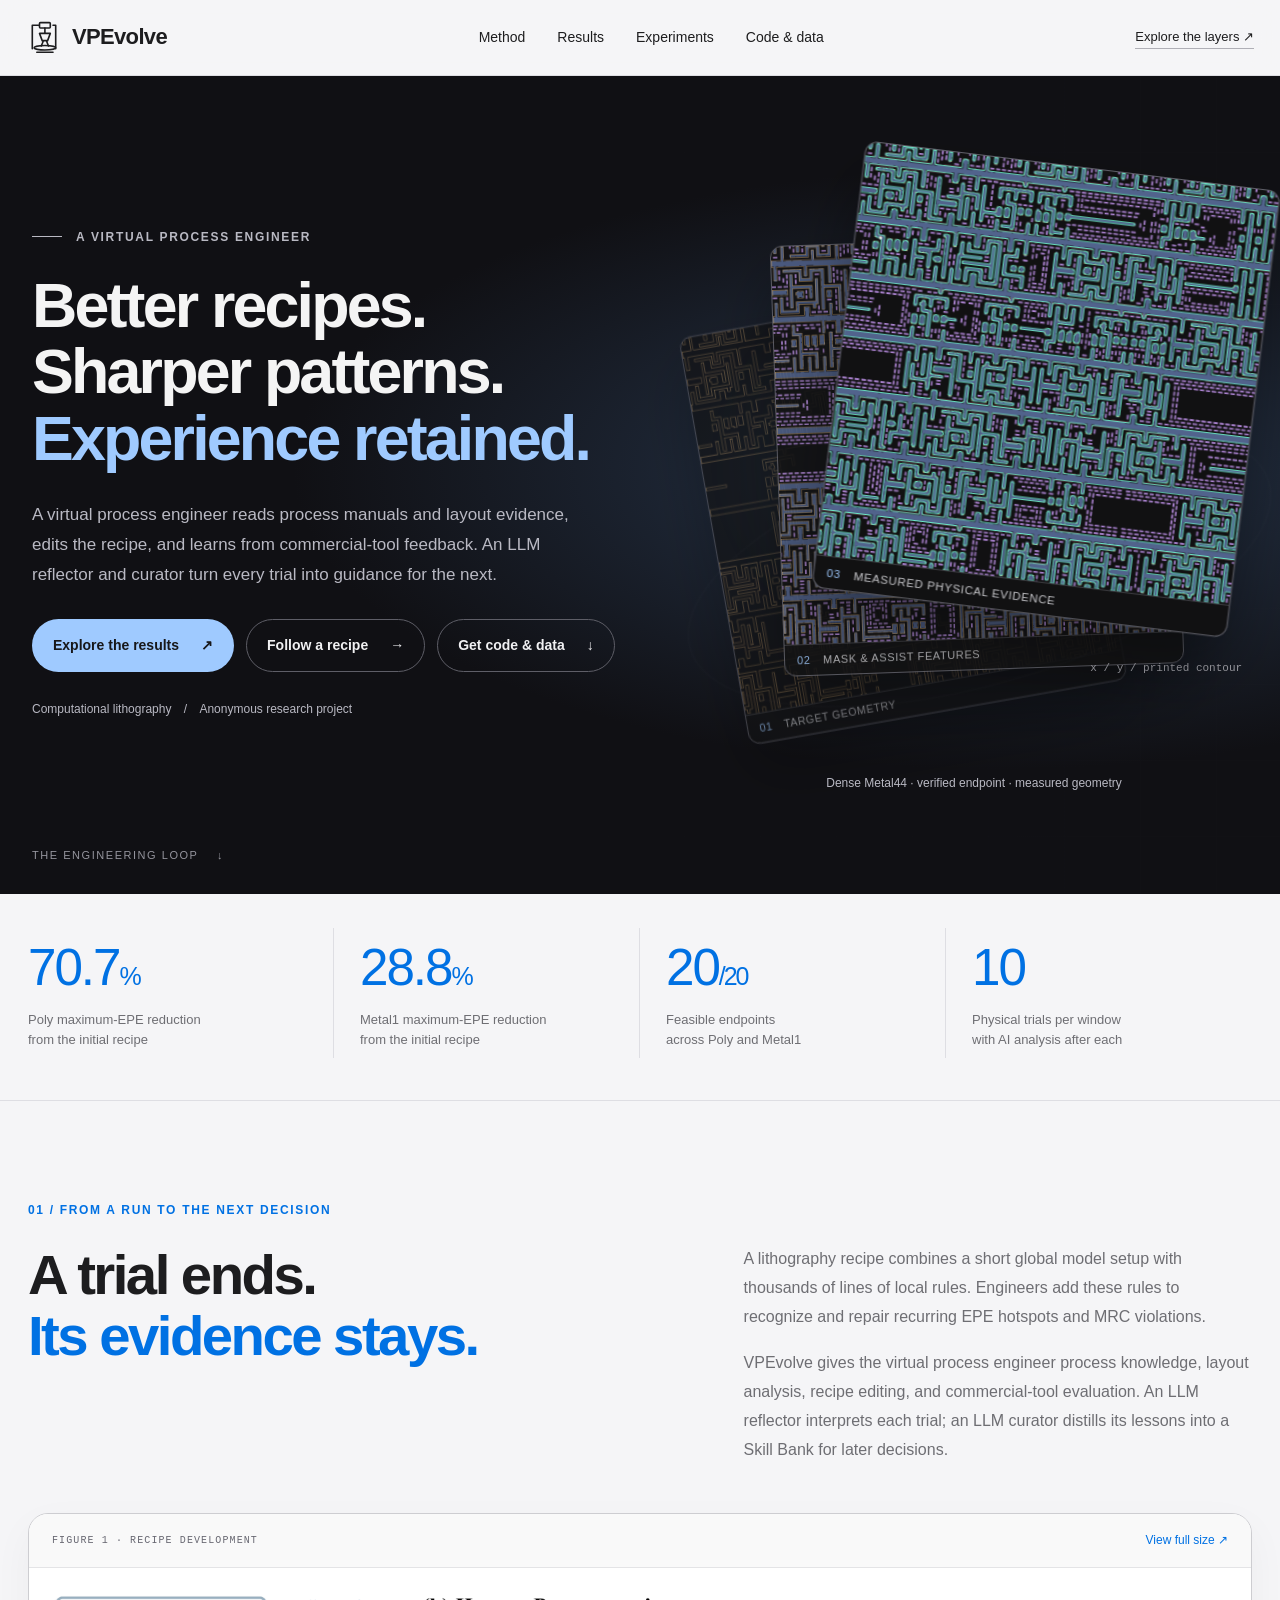
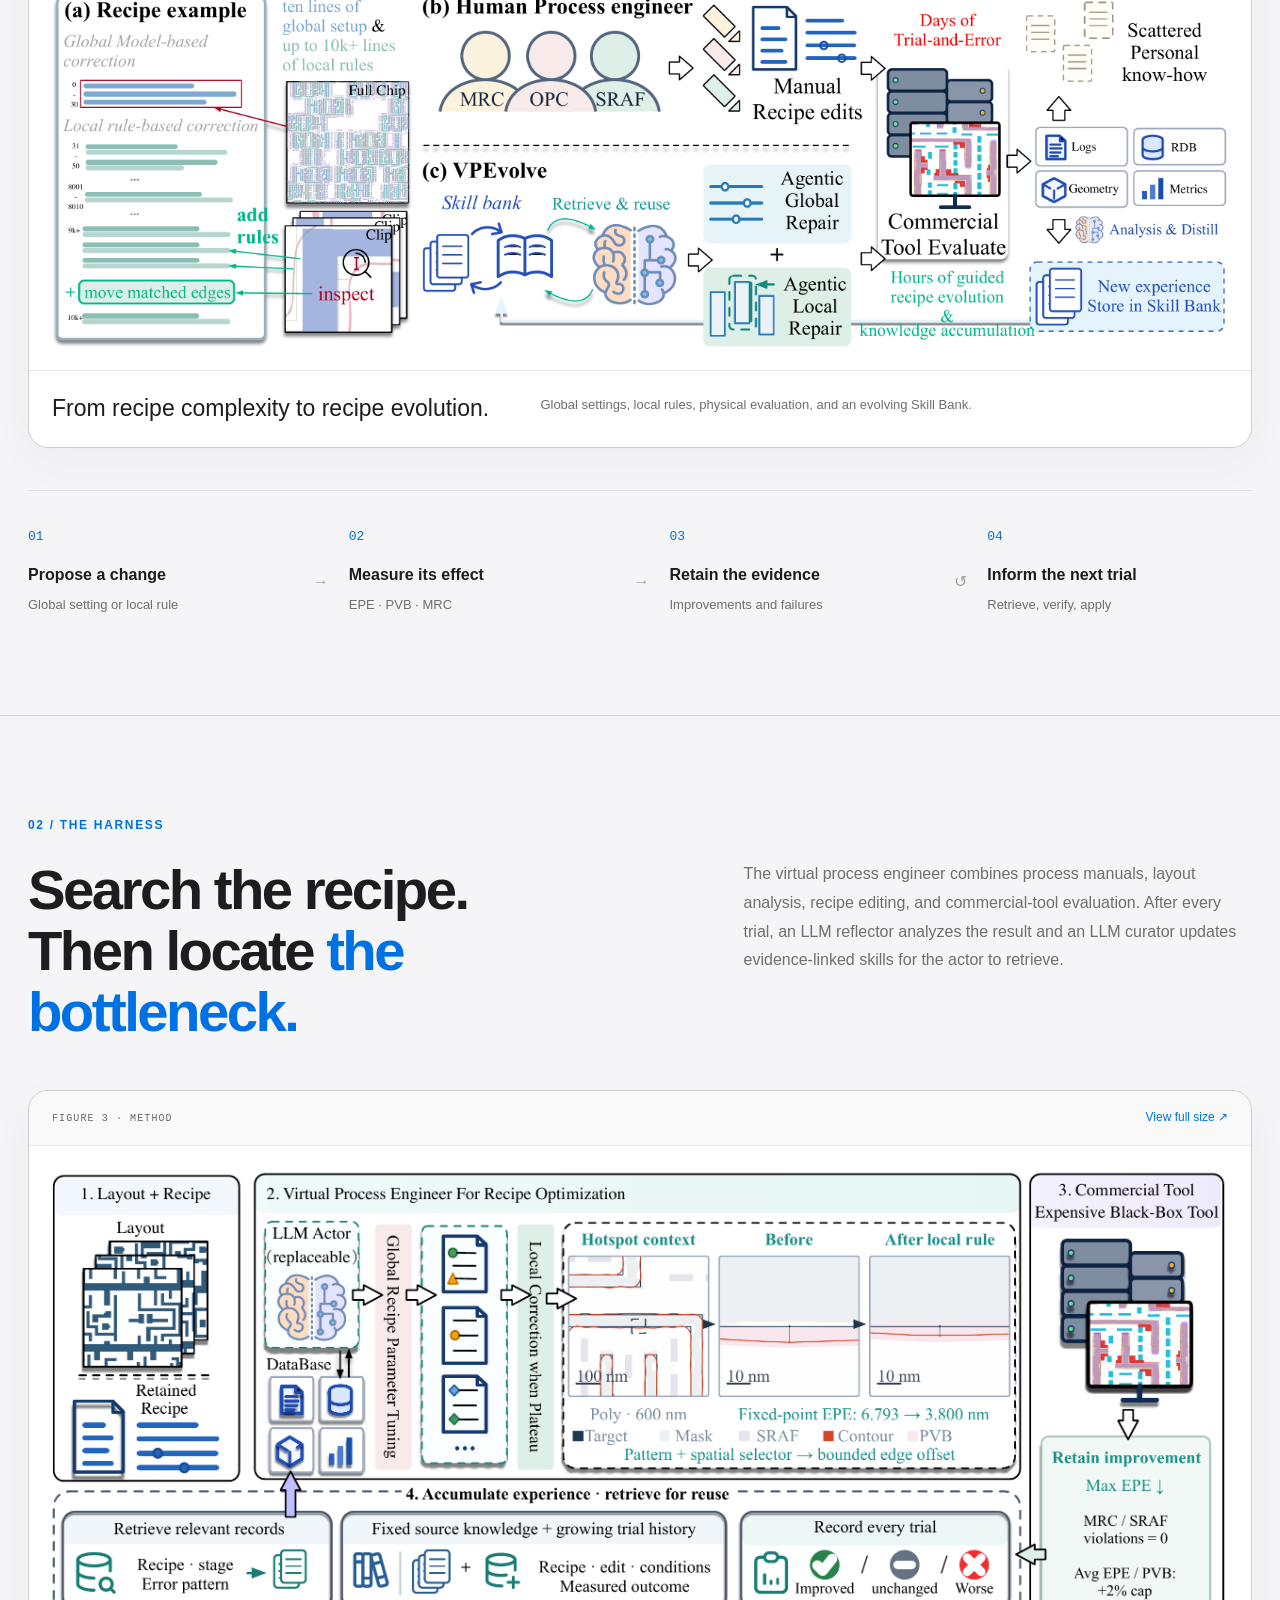
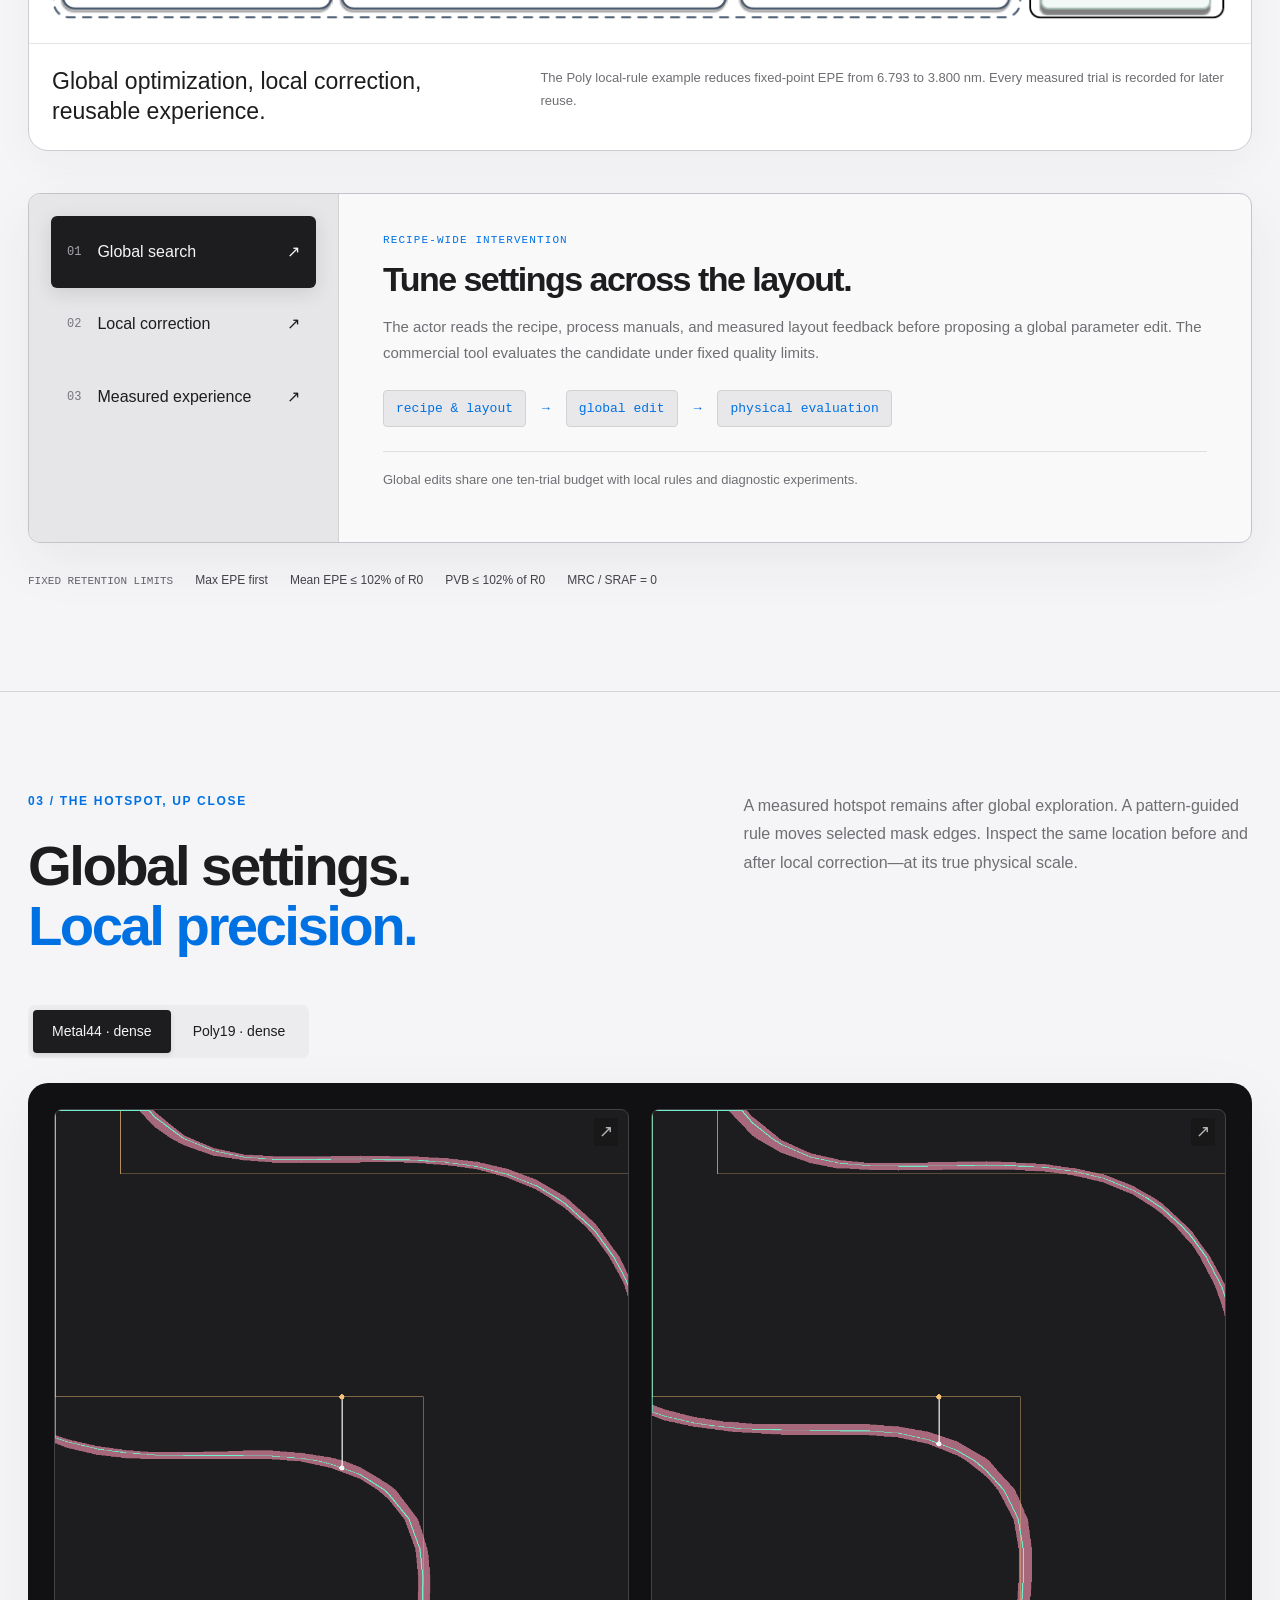
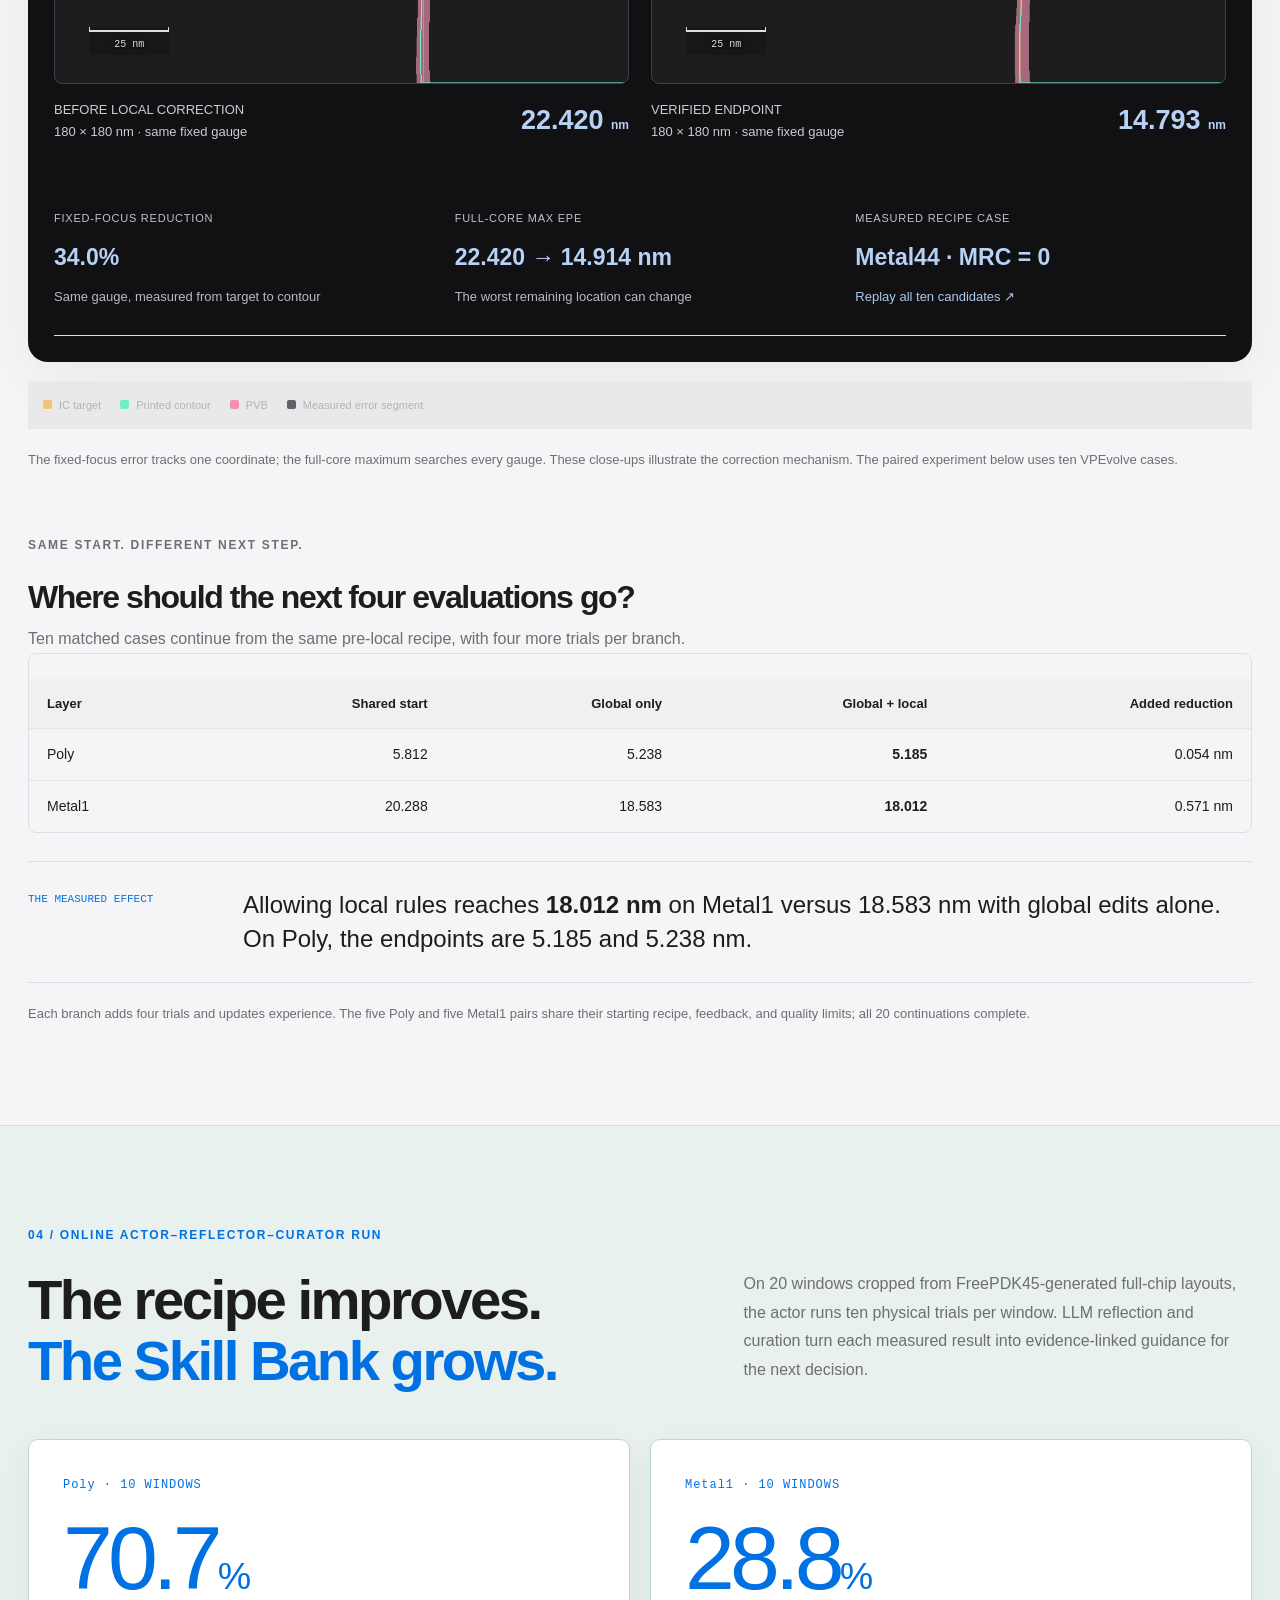
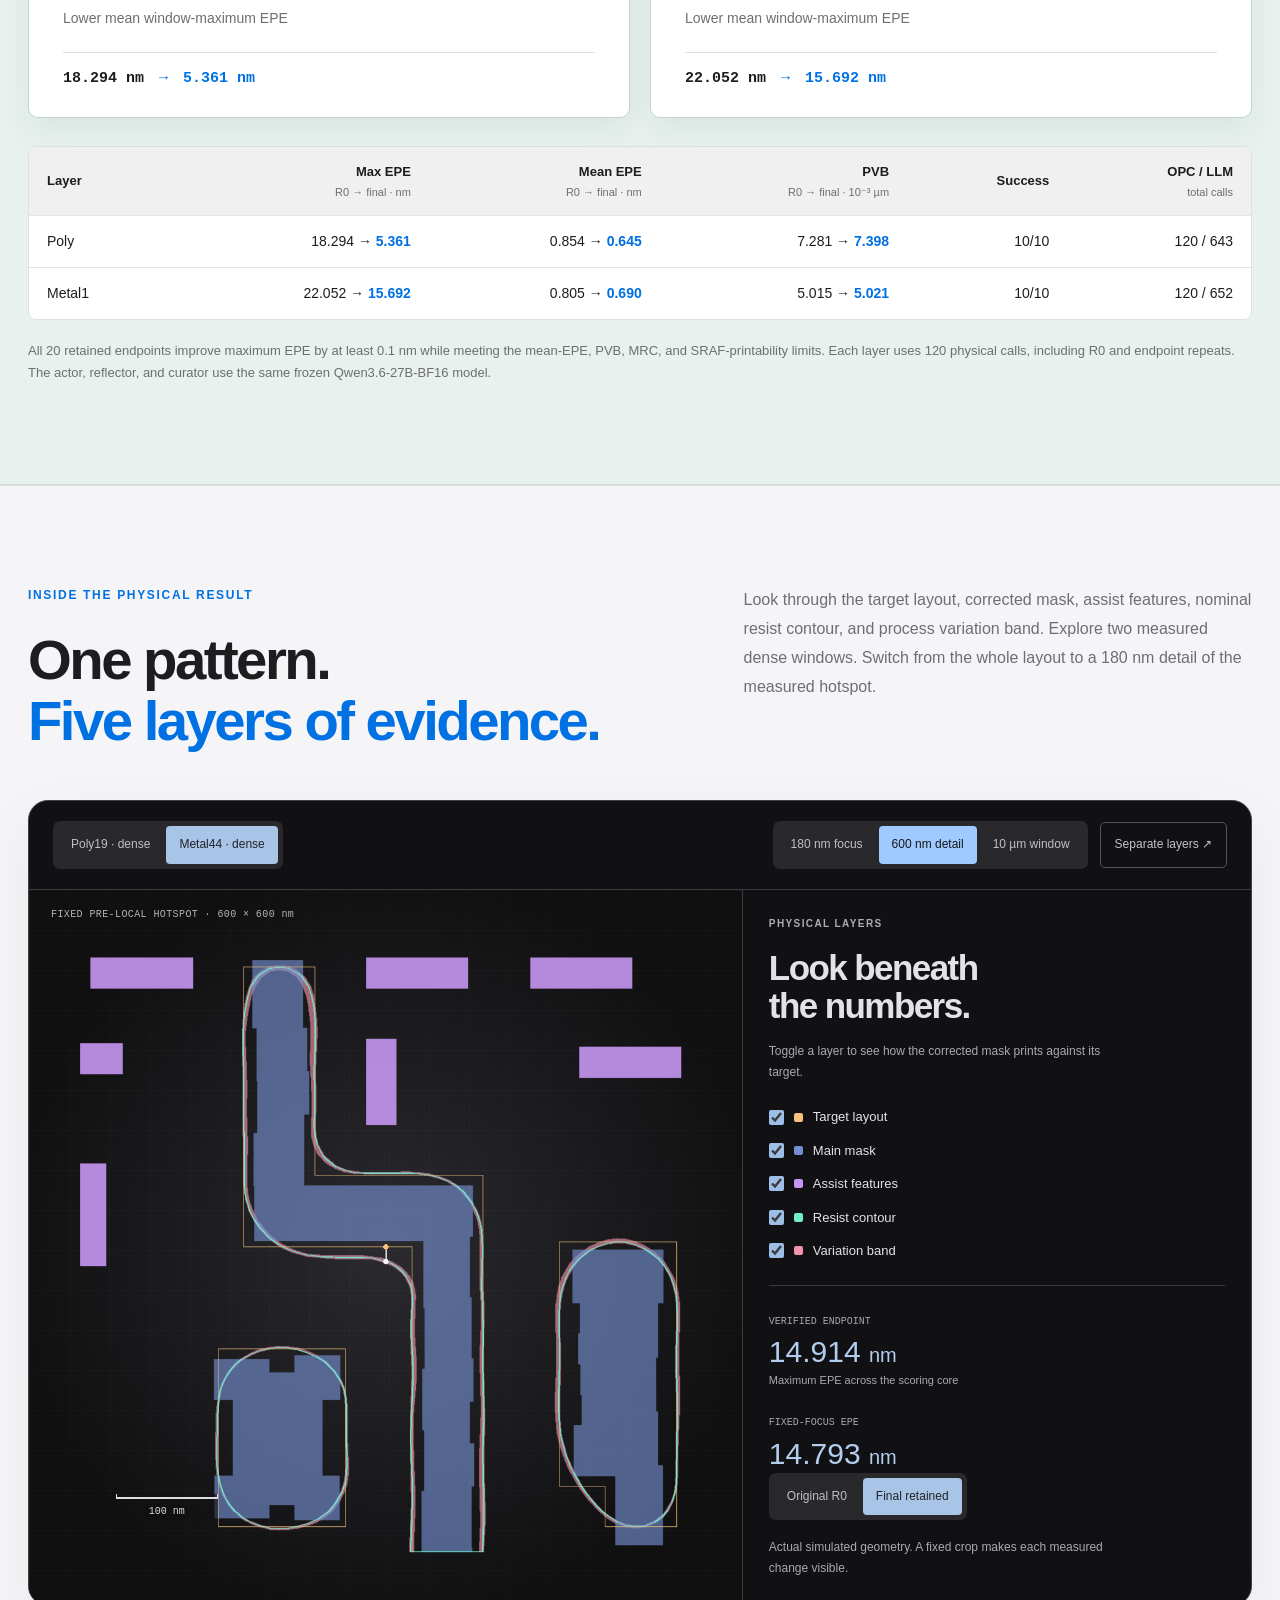
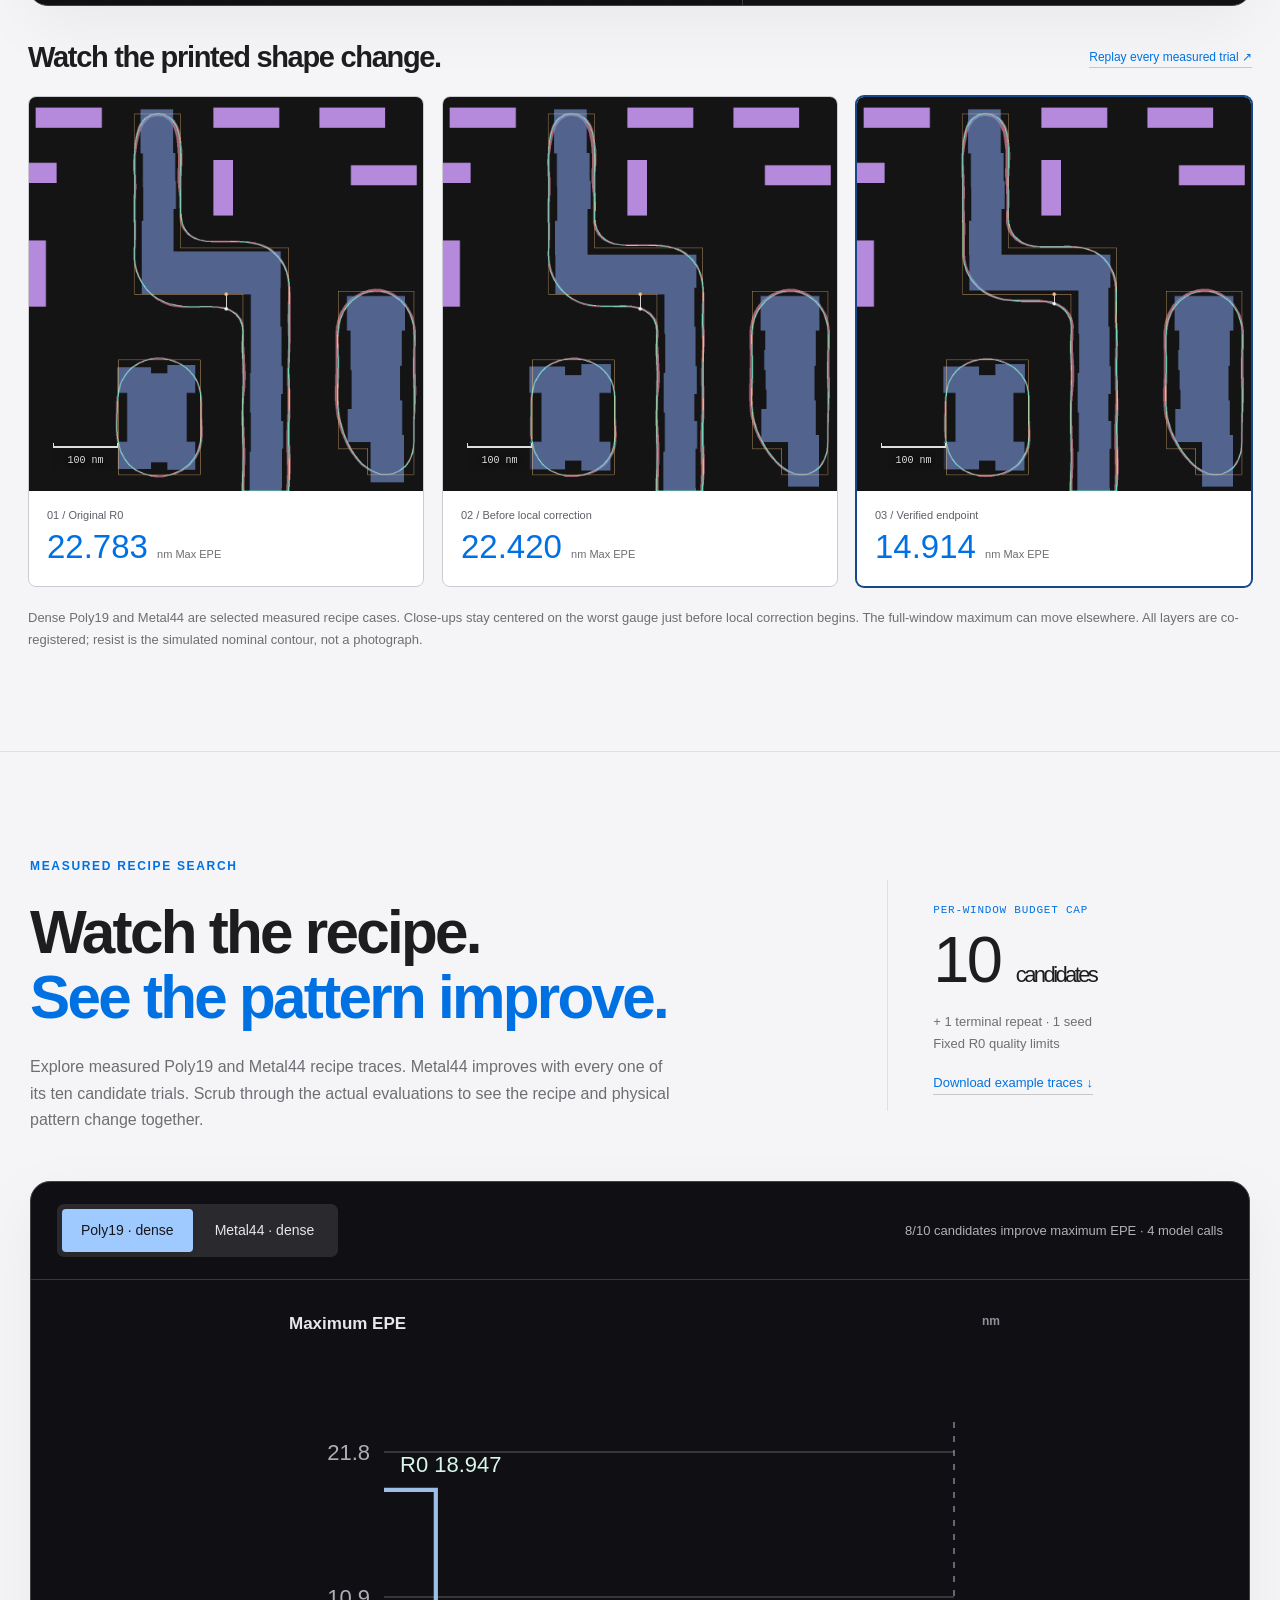
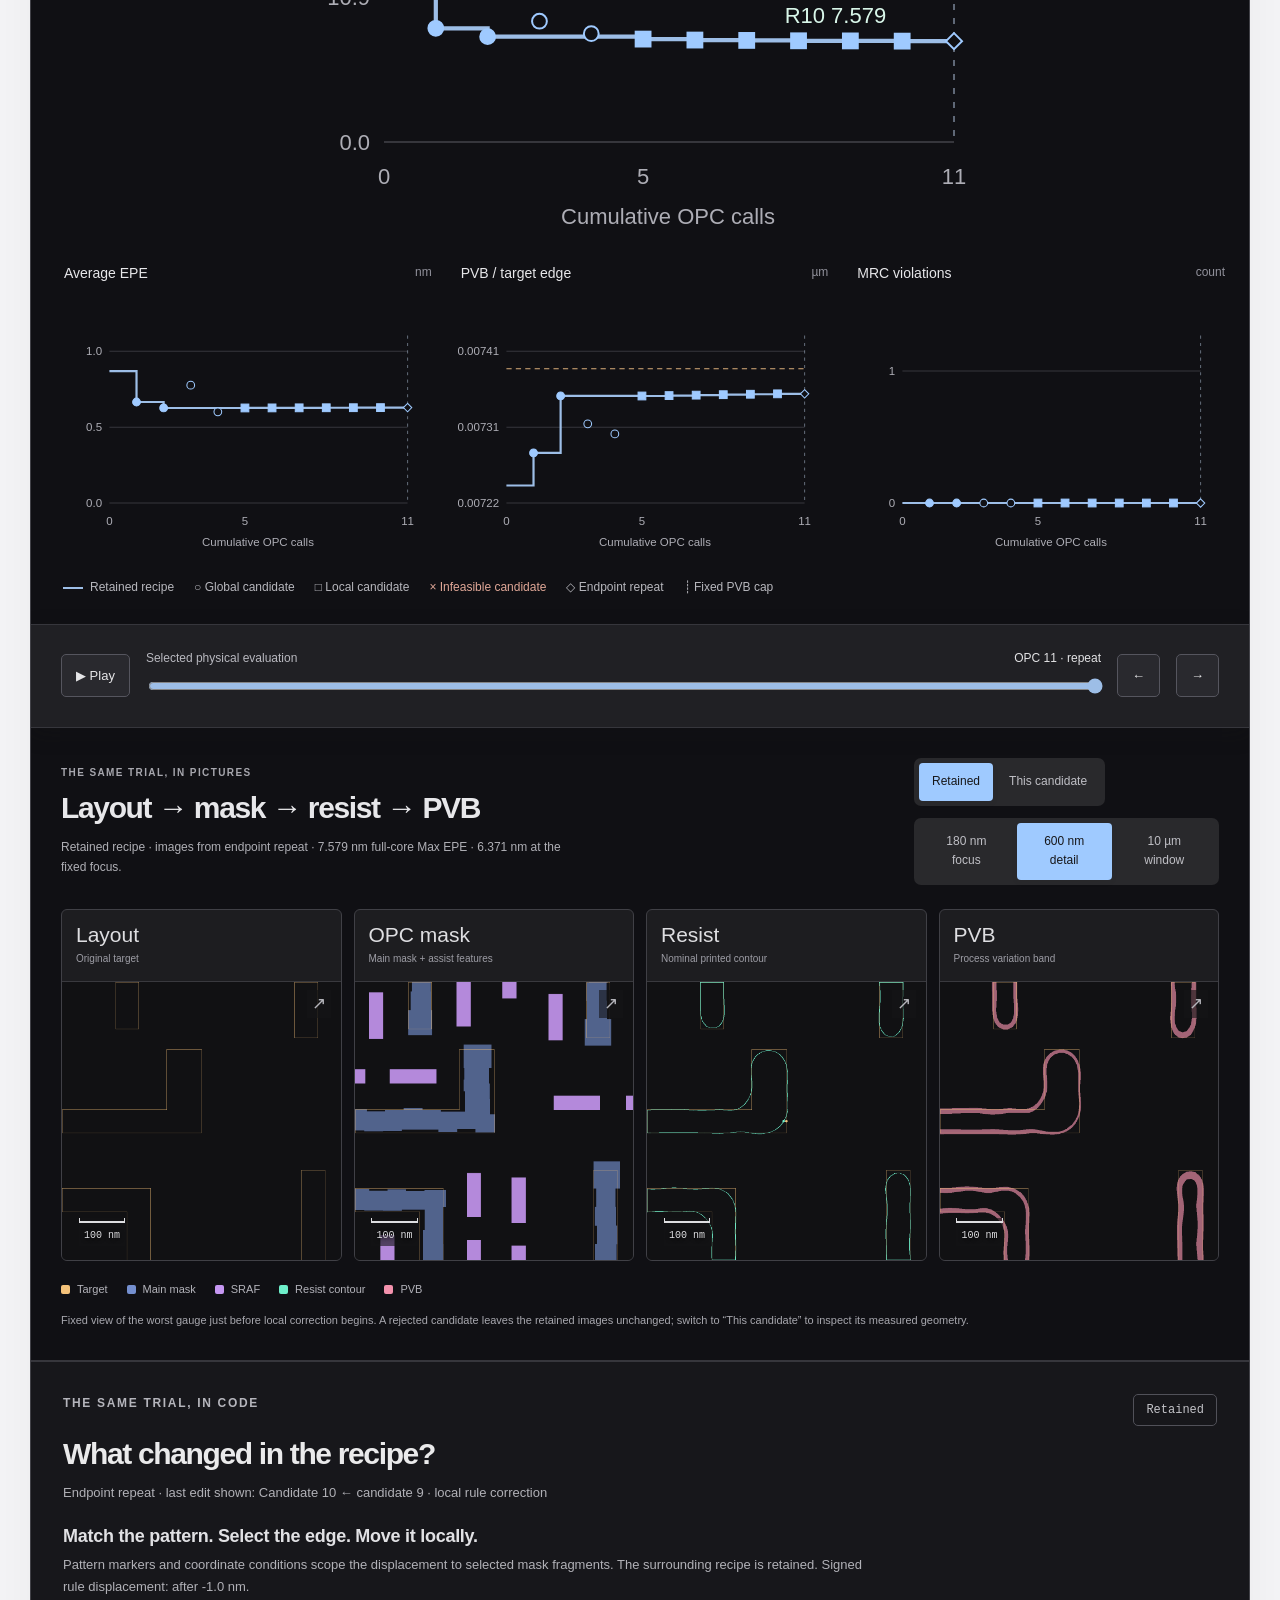
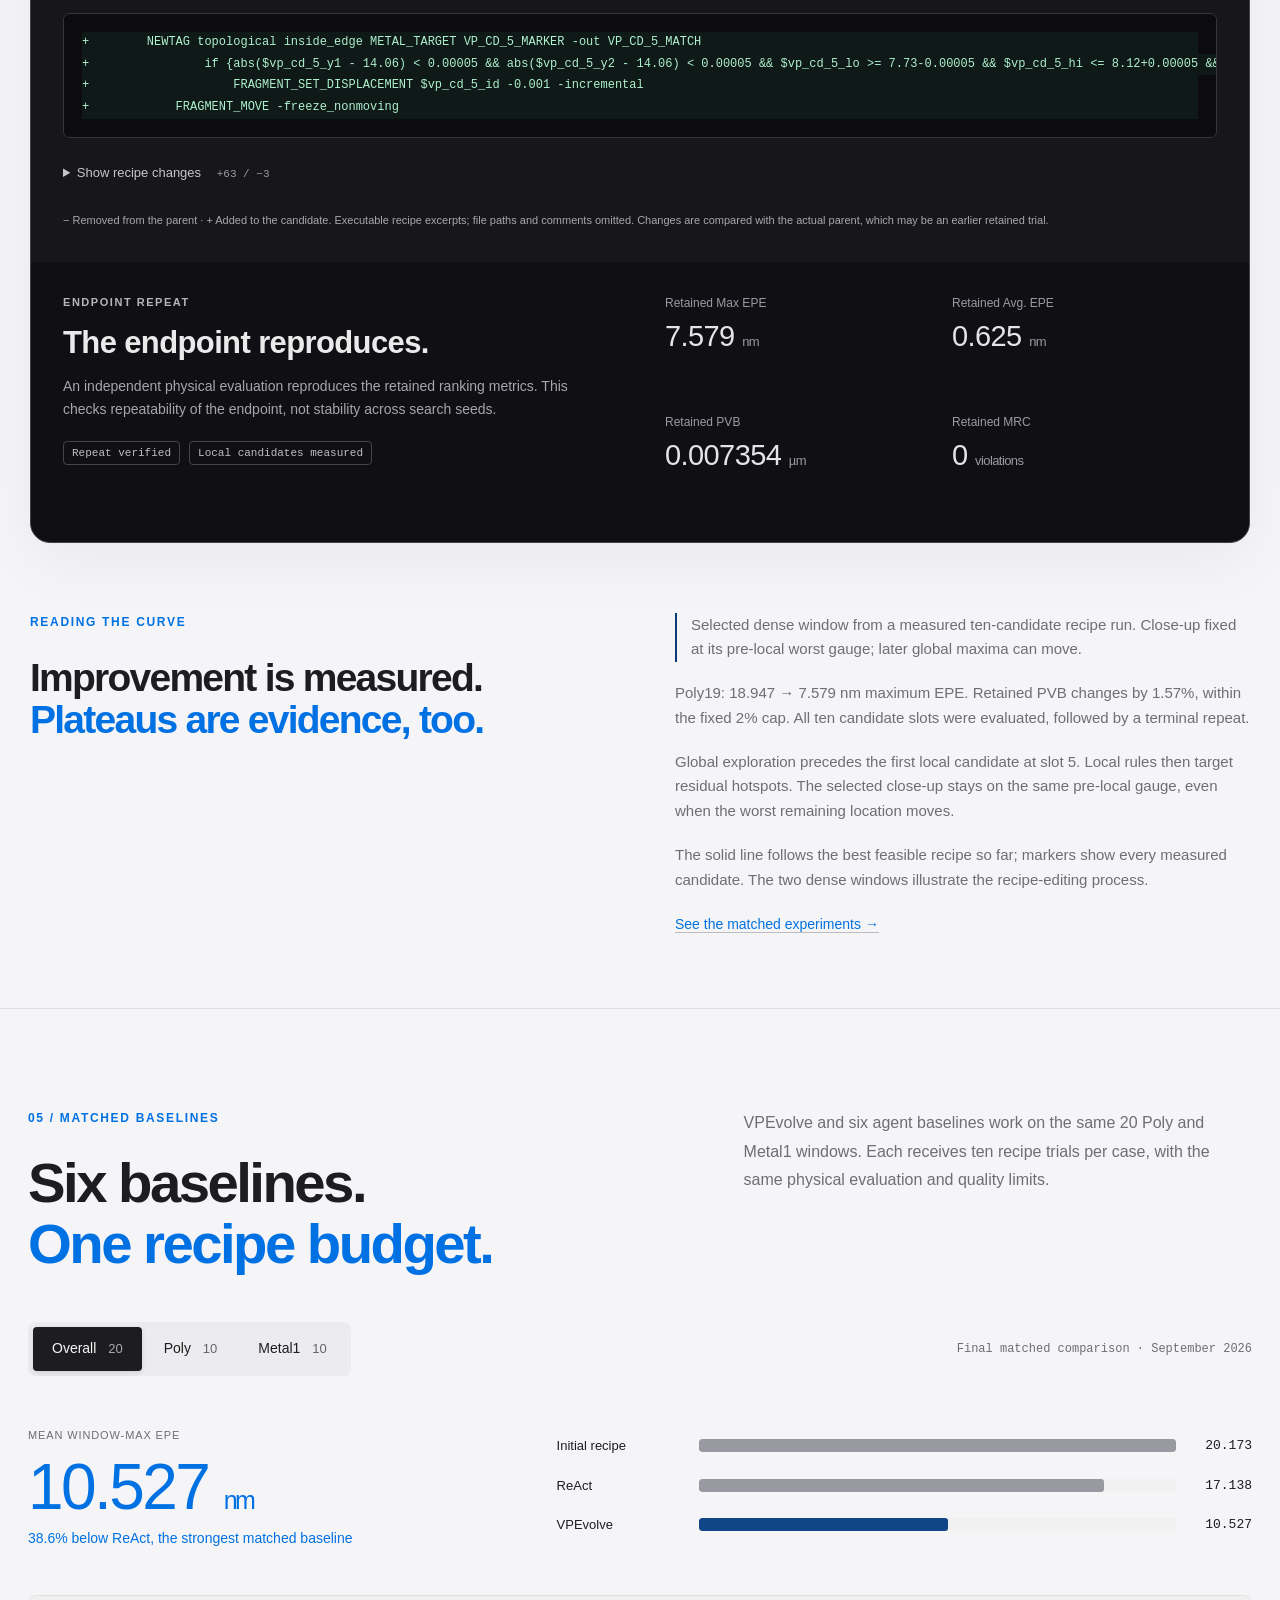
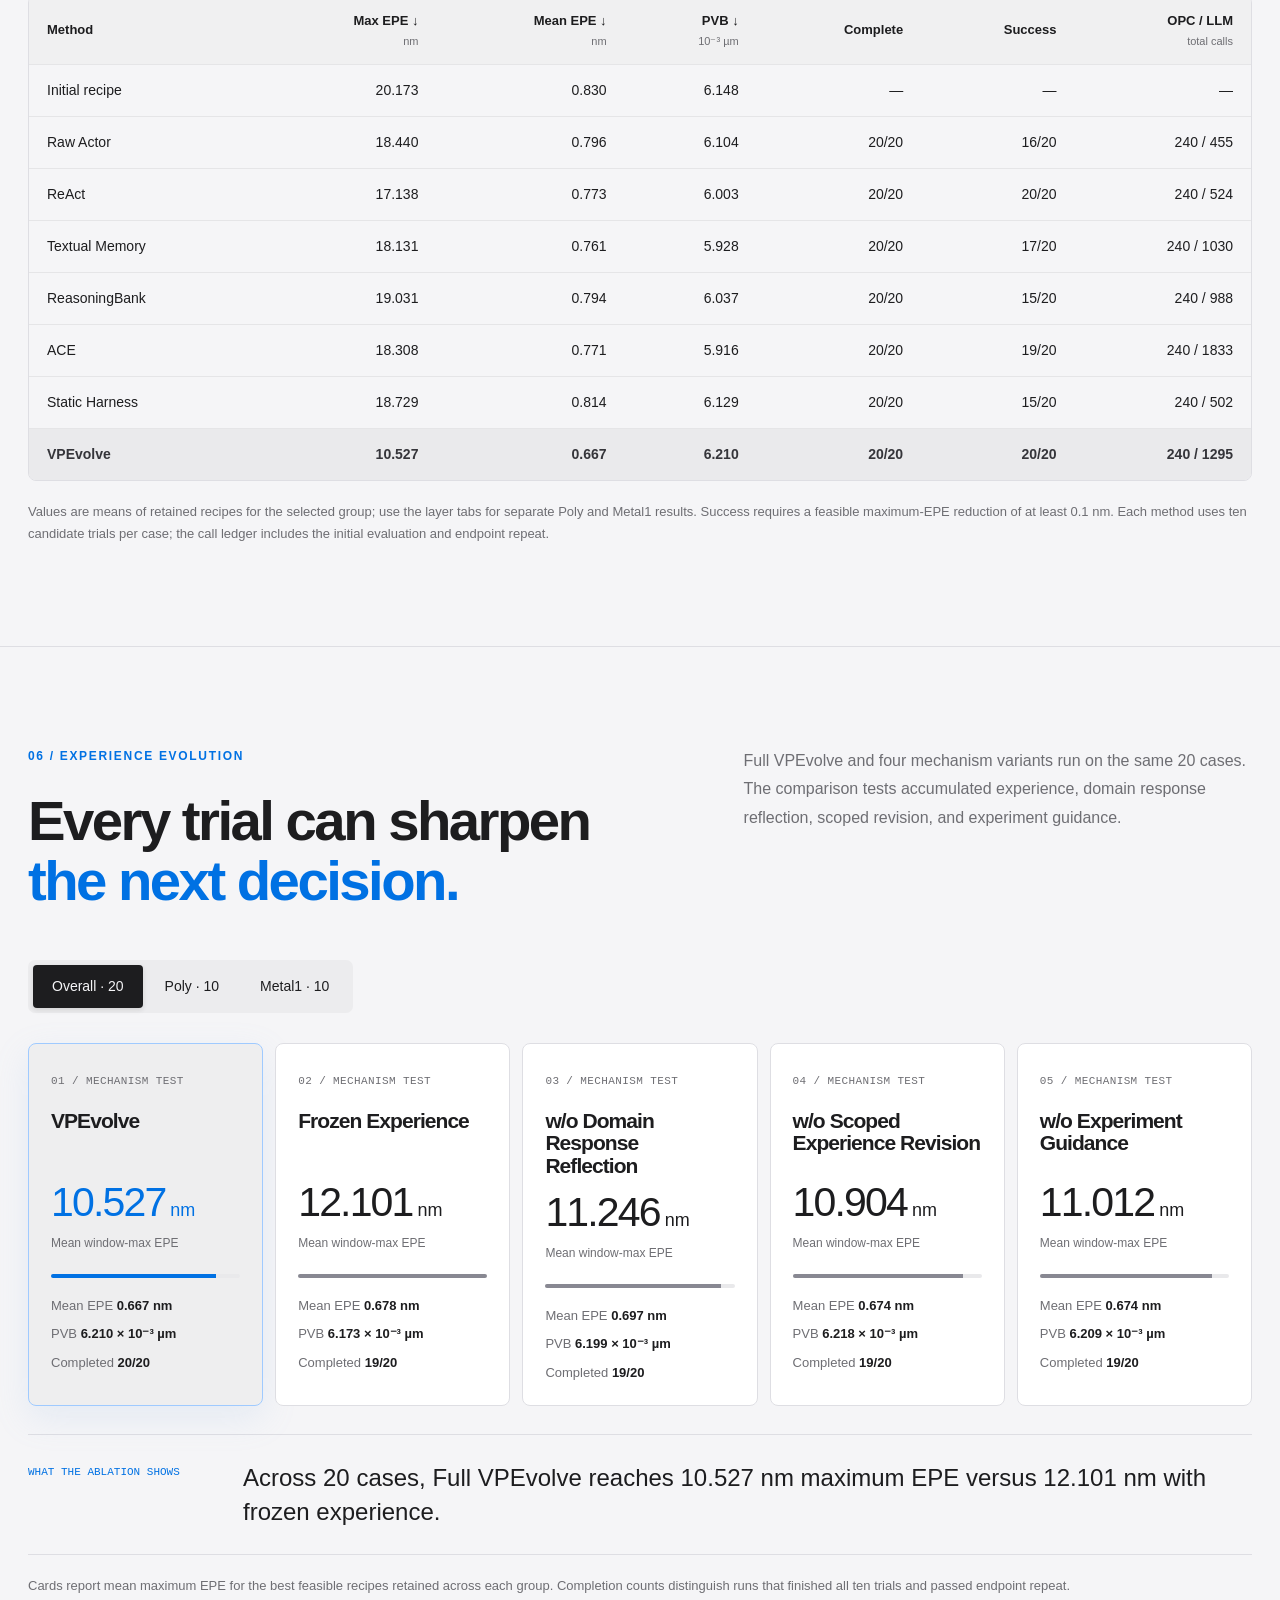
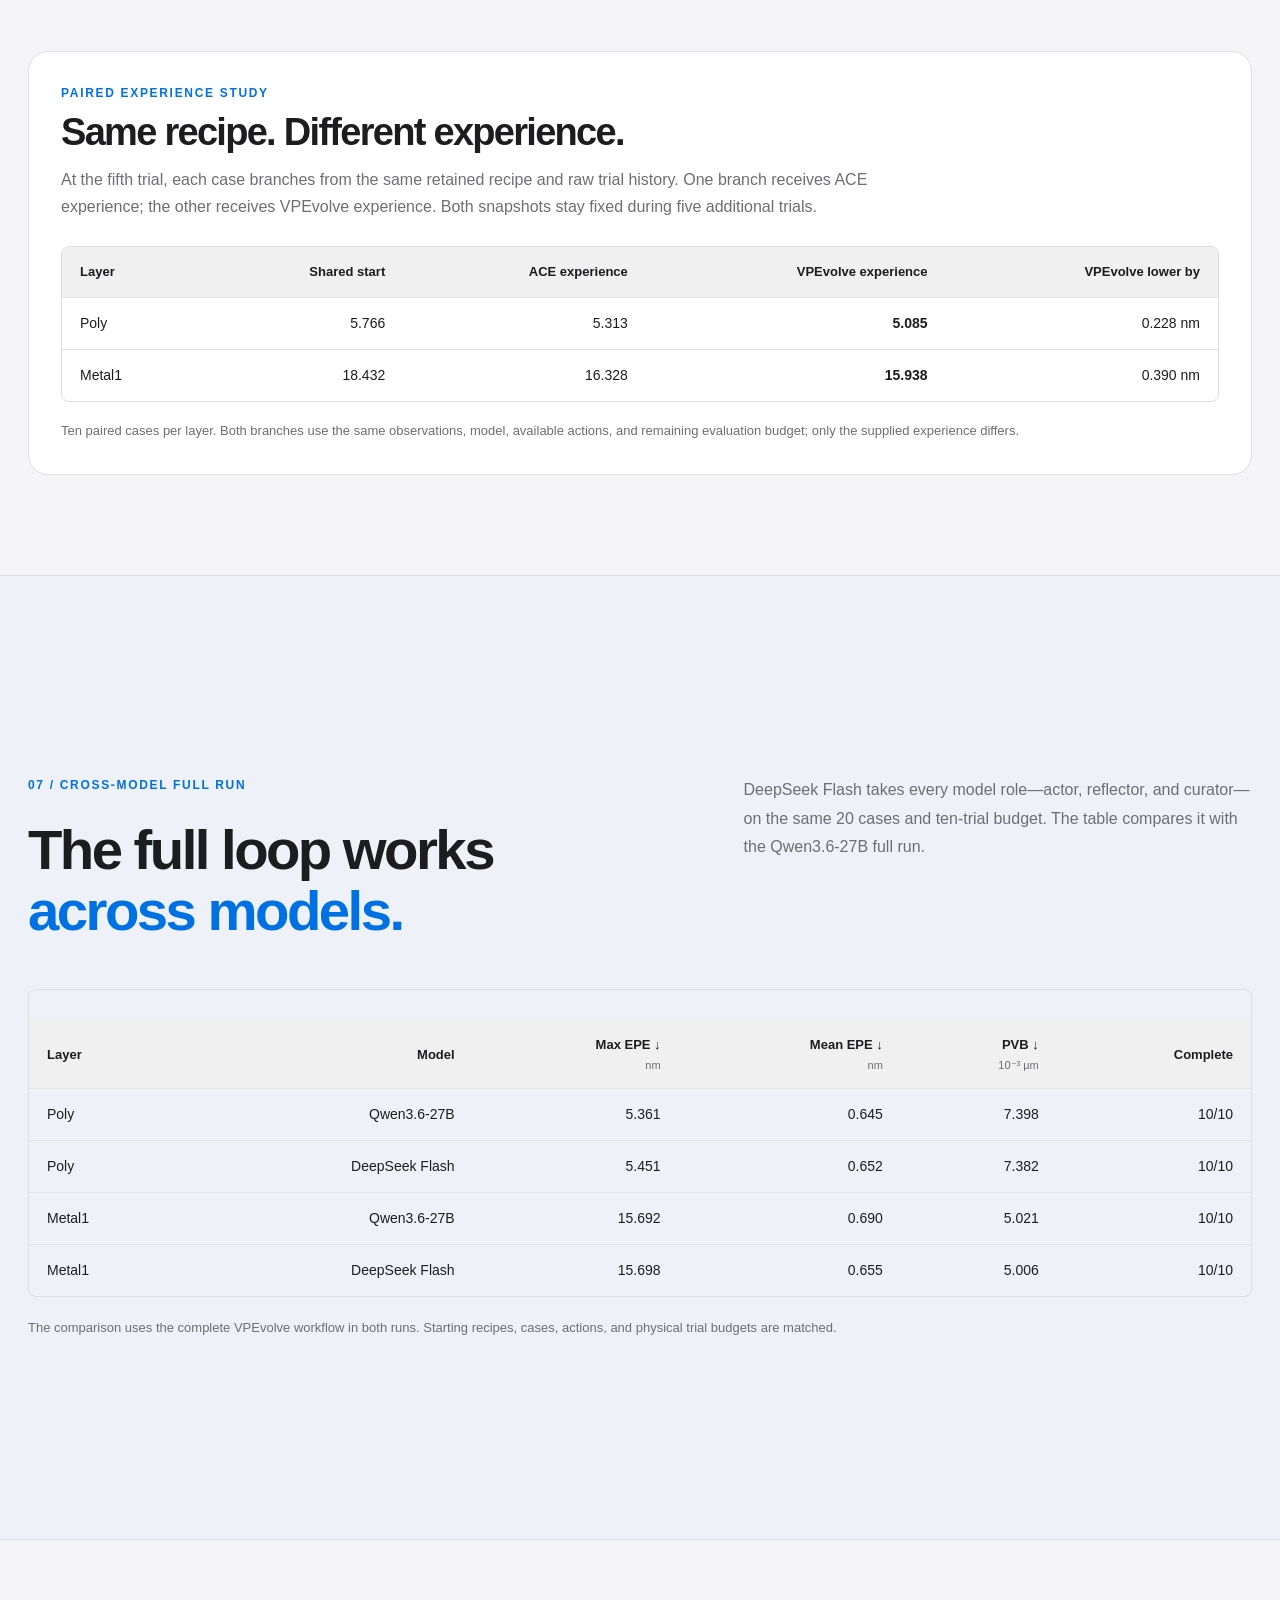
==== commit b8d54b9c: "Replace Metal case with measured Metal44 trajectory" ====
--- a/index.html
+++ b/index.html
@@ -5,8 +5,8 @@
 <title>VPEvolve · A Virtual Process Engineer</title>
 <meta name="description" content="VPEvolve pairs a virtual process engineer with an evolving Skill Bank for lithography recipe development. Explore the measured 20-window online results.">
 <meta name="theme-color" content="#101014"><meta property="og:title" content="VPEvolve · A Virtual Process Engineer"><meta property="og:description" content="Process knowledge, layout understanding, and AI analysis of every physical trial."><meta property="og:url" content="https://vpevolve.github.io/vpevolve/"><meta property="og:image" content="https://vpevolve.github.io/vpevolve/og.png"><meta name="twitter:card" content="summary_large_image">
-<link rel="icon" href="favicon.svg?v=lithography"><link rel="stylesheet" href="styles.css?v=20260924-online"><script src="script.js?v=20260925-final" defer></script><link rel="stylesheet" href="geometry.css?v=20260921-dense"><script src="geometry.js?v=20260925-final" defer></script>
-<link rel="stylesheet" href="evolution/current.css?v=20260921-inline"><script src="evolution/current.js?v=20260925-final" defer></script><link rel="stylesheet" href="themes/silver.css?v=20260921-release"><link rel="stylesheet" href="final-results.css?v=20260925-final"><script src="final-results.js?v=20260925-final" defer></script></head>
+<link rel="icon" href="favicon.svg?v=lithography"><link rel="stylesheet" href="styles.css?v=20260924-online"><script src="script.js?v=20260925-metal44" defer></script><link rel="stylesheet" href="geometry.css?v=20260921-dense"><script src="geometry.js?v=20260925-metal44" defer></script>
+<link rel="stylesheet" href="evolution/current.css?v=20260925-metal44"><script src="evolution/current.js?v=20260925-metal44" defer></script><link rel="stylesheet" href="themes/silver.css?v=20260925-metal44"><link rel="stylesheet" href="final-results.css?v=20260925-final"><script src="final-results.js?v=20260925-final" defer></script></head>
 <body>
 <a class="skip-link" href="#results">Skip to results</a>
 <header class="site-header"><a class="wordmark" href="#top"><svg class="lithography-mark" width="36" height="36" viewBox="0 0 40 40" fill="none" stroke="currentColor" stroke-width="1.8" stroke-linecap="round" stroke-linejoin="round" aria-hidden="true"><path d="M7 33V7h7M30 7h3v26"/><rect x="15" y="4" width="12" height="6" rx="1"/><path d="M21 10v5M15 16h12l-3 8h-6zM19 25l-2 5M23 25l2 5"/><ellipse cx="21" cy="32" rx="12" ry="2.5"/><path d="M12 37h18"/></svg>VPEvolve</a><nav aria-label="Main navigation"><a href="#method">Method</a><a href="#results">Results</a><a href="#comparison">Experiments</a><a href="#open-testbed">Code &amp; data</a></nav><a class="header-link" href="#process">Explore the layers ↗</a></header>
@@ -14,17 +14,17 @@
 <section class="hero" id="top">
 <div class="hero-grid" aria-hidden="true"></div>
 <div class="hero-copy"><p class="eyebrow"><span class="small-line"></span> A VIRTUAL PROCESS ENGINEER</p><h1>Better recipes.<br>Sharper patterns.<br><em>Experience retained.</em></h1><p class="deck">A virtual process engineer reads process manuals and layout evidence, edits the recipe, and learns from commercial-tool feedback. An LLM reflector and curator turn every trial into guidance for the next.</p><div class="actions"><a class="button primary" href="#results">Explore the results <span>↗</span></a><a class="button ghost" href="#evolution">Follow a recipe <span>→</span></a><a class="button ghost" href="#open-testbed">Get code &amp; data <span>↓</span></a></div><p class="hero-meta">Computational lithography <span> / </span> Anonymous research project</p></div>
-<div class="hero-stack-wrap"><div class="hero-stack" aria-label="Actual target, mask and optical evidence from the verified dense Metal45 endpoint"><div class="stack-halo"></div><figure class="stack-card stack-target"><img src="assets/current/geometry/metal1-11-core-target.png" alt="Dense Metal45 target layout,10µm scoring core"><figcaption><span>01</span> Target geometry</figcaption></figure><figure class="stack-card stack-sraf"><img src="assets/current/geometry/metal1-11-core-mask_view.png" alt="Sub-resolution assist features"><figcaption><span>02</span> Mask & assist features</figcaption></figure><figure class="stack-card stack-print"><img src="assets/current/geometry/metal1-11-core-overlay.png" alt="Actual optical contour and layout overlay"><figcaption><span>03</span> Measured physical evidence</figcaption></figure><div class="stack-orbit"></div><span class="stack-coordinate">x / y / printed contour</span></div><p class="stack-footnote">Dense Metal45 · verified endpoint · measured geometry</p></div>
+<div class="hero-stack-wrap"><div class="hero-stack" aria-label="Actual target, mask and optical evidence from the verified dense Metal44 endpoint"><div class="stack-halo"></div><figure class="stack-card stack-target"><img src="assets/current/geometry/metal44-11-core-target.png" alt="Dense Metal44 target layout,10µm scoring core"><figcaption><span>01</span> Target geometry</figcaption></figure><figure class="stack-card stack-sraf"><img src="assets/current/geometry/metal44-11-core-mask_view.png" alt="Sub-resolution assist features"><figcaption><span>02</span> Mask & assist features</figcaption></figure><figure class="stack-card stack-print"><img src="assets/current/geometry/metal44-11-core-overlay.png" alt="Actual optical contour and layout overlay"><figcaption><span>03</span> Measured physical evidence</figcaption></figure><div class="stack-orbit"></div><span class="stack-coordinate">x / y / printed contour</span></div><p class="stack-footnote">Dense Metal44 · verified endpoint · measured geometry</p></div>
 <a class="hero-scroll" href="#idea">THE ENGINEERING LOOP <span>↓</span></a>
 </section>
 <section class="signal-strip" aria-label="Online 20-window main results"><div><strong>70.7<span>%</span></strong><p>Poly maximum-EPE reduction<br>from the initial recipe</p></div><div><strong>28.8<span>%</span></strong><p>Metal1 maximum-EPE reduction<br>from the initial recipe</p></div><div><strong>20<span>/20</span></strong><p>Feasible endpoints<br>across Poly and Metal1</p></div><div><strong>10</strong><p>Physical trials per window<br>with AI analysis after each</p></div></section>
 <section class="wide intro-section" id="idea"><p class="eyebrow">01 / FROM A RUN TO THE NEXT DECISION</p><div class="split-heading"><h2>A trial ends.<br><em>Its evidence stays.</em></h2><div><p>A lithography recipe combines a short global model setup with thousands of lines of local rules. Engineers add these rules to recognize and repair recurring EPE hotspots and MRC violations.</p><p>VPEvolve gives the virtual process engineer process knowledge, layout analysis, recipe editing, and commercial-tool evaluation. An LLM reflector interprets each trial; an LLM curator distills its lessons into a Skill Bank for later decisions.</p></div></div><figure class="paper-figure" id="paper-paradigm"><div class="paper-figure-heading"><span>FIGURE 1 · RECIPE DEVELOPMENT</span><a href="assets/current/paper-paradigm.png?v=20260924-fig1c" target="_blank" rel="noopener" data-paper-zoom aria-label="Enlarge Figure 1 recipe-development overview.">View full size ↗</a></div><a class="paper-figure-image" href="assets/current/paper-paradigm.png?v=20260924-fig1c" target="_blank" rel="noopener" data-paper-zoom aria-label="Enlarge Figure 1 recipe-development overview."><img src="assets/current/paper-paradigm.png?v=20260924-fig1c" loading="lazy" alt="Figure 1: a recipe has tens of lines of global model settings and thousands of local rules. Human MRC, OPC, and SRAF engineers edit and test it; VPEvolve evaluates global and local repairs and distills each trial into its Skill Bank."></a><figcaption><b>From recipe complexity to recipe evolution.</b><span>Global settings, local rules, physical evaluation, and an evolving Skill Bank.</span></figcaption></figure><div class="loop-strip"><div><small>01</small><b>Propose a change</b><span>Global setting or local rule</span></div><i>→</i><div><small>02</small><b>Measure its effect</b><span>EPE · PVB · MRC</span></div><i>→</i><div><small>03</small><b>Retain the evidence</b><span>Improvements and failures</span></div><i>↺</i><div><small>04</small><b>Inform the next trial</b><span>Retrieve, verify, apply</span></div></div></section>
 <section class="method-section" id="method"><div class="wide"><p class="eyebrow">02 / THE HARNESS</p><div class="split-heading"><h2>Search the recipe.<br>Then locate <em>the bottleneck.</em></h2><p>The virtual process engineer combines process manuals, layout analysis, recipe editing, and commercial-tool evaluation. After every trial, an LLM reflector analyzes the result and an LLM curator updates evidence-linked skills for the actor to retrieve.</p></div><figure class="paper-figure" id="paper-harness"><div class="paper-figure-heading"><span>FIGURE 3 · METHOD</span><a href="assets/current/paper-harness.png?v=20260923-fig3" target="_blank" rel="noopener" data-paper-zoom aria-label="Enlarge Figure 3 method diagram.">View full size ↗</a></div><a class="paper-figure-image" href="assets/current/paper-harness.png?v=20260923-fig3" target="_blank" rel="noopener" data-paper-zoom aria-label="Enlarge Figure 3 method diagram."><img src="assets/current/paper-harness.png?v=20260923-fig3" loading="lazy" alt="Figure 3 method diagram: layout and recipe enter the virtual process engineer, which combines global parameter tuning with pattern-guided local correction. A Poly hotspot example shows fixed-point EPE falling from 6.793 to 3.800 nm. Commercial tool evaluation and trial records feed reusable experience."></a><figcaption><b>Global optimization, local correction, reusable experience.</b><span>The Poly local-rule example reduces fixed-point EPE from 6.793 to 3.800 nm. Every measured trial is recorded for later reuse.</span></figcaption></figure><div class="method-stage"><div class="stage-rail"><button class="active" aria-pressed="true" data-stage="global"><small>01</small><span>Global search</span><b>↗</b></button><button aria-pressed="false" data-stage="local"><small>02</small><span>Local correction</span><b>↗</b></button><button aria-pressed="false" data-stage="memory"><small>03</small><span>Measured experience</span><b>↗</b></button></div><div class="stage-content" aria-live="polite"><div class="stage-tag" id="stage-tag">RECIPE-WIDE INTERVENTION</div><h3 id="stage-title">Tune settings across the layout.</h3><p id="stage-body">The actor reads the recipe, process manuals, and measured layout feedback before proposing a global parameter edit. The commercial tool evaluates the candidate under fixed quality limits.</p><div class="stage-code" id="stage-code"><span>recipe &amp; layout</span><b>→</b><span>global edit</span><b>→</b><span>physical evaluation</span></div><p class="stage-note" id="stage-note">Global edits share one ten-trial budget with local rules and diagnostic experiments.</p></div></div><div class="guard-strip"><span>FIXED RETENTION LIMITS</span><b>Max EPE first</b><b>Mean EPE ≤ 102% of R0</b><b>PVB ≤ 102% of R0</b><b>MRC / SRAF = 0</b></div></div></section>
-<section class="wide local-section" id="local"><div class="split-heading"><div><p class="eyebrow">03 / THE HOTSPOT, UP CLOSE</p><h2>Global settings.<br><em>Local precision.</em></h2></div><p>A measured hotspot remains after global exploration. A pattern-guided rule moves selected mask edges. Inspect the same location before and after local correction—at its true physical scale.</p></div><div class="segmented" aria-label="Dense hotspot example"><button data-spot-case="metal1" class="active" aria-pressed="true">Metal45 · dense</button><button data-spot-case="poly" aria-pressed="false">Poly19 · dense</button></div><div id="hotspot-comparison" class="hotspot-comparison"><p>Loading measured hotspot…</p></div><div class="image-legend"><span style="--key:#f4c27a">IC target</span><span style="--key:#6eefca">Printed contour</span><span style="--key:#f392ad">PVB</span><span style="--key:#ffffff">Measured error segment</span></div><p class="scope-note">The fixed-focus error tracks one coordinate; the full-core maximum searches every gauge. These close-ups illustrate the correction mechanism. The paired experiment below uses ten VPEvolve cases.</p><div class="continuation-heading"><p class="eyebrow">SAME START. DIFFERENT NEXT STEP.</p><h3>Where should the next four evaluations go?</h3><p>Ten matched cases continue from the same pre-local recipe, with four more trials per branch.</p></div><div class="table-scroll"><table class="main-table continuation-table"><caption>Paired four-trial continuation · five windows per layer · maximum EPE in nm</caption><thead><tr><th>Layer</th><th>Shared start</th><th>Global only</th><th>Global + local</th><th>Added reduction</th></tr></thead><tbody id="continuation-body"></tbody></table></div><div class="experience-takeaway"><span>THE MEASURED EFFECT</span><p>Allowing local rules reaches <b>18.012 nm</b> on Metal1 versus 18.583 nm with global edits alone. On Poly, the endpoints are 5.185 and 5.238 nm.</p></div><p class="scope-note">Each branch adds four trials and updates experience. The five Poly and five Metal1 pairs share their starting recipe, feedback, and quality limits; all 20 continuations complete.</p></section>
+<section class="wide local-section" id="local"><div class="split-heading"><div><p class="eyebrow">03 / THE HOTSPOT, UP CLOSE</p><h2>Global settings.<br><em>Local precision.</em></h2></div><p>A measured hotspot remains after global exploration. A pattern-guided rule moves selected mask edges. Inspect the same location before and after local correction—at its true physical scale.</p></div><div class="segmented" aria-label="Dense hotspot example"><button data-spot-case="metal1" class="active" aria-pressed="true">Metal44 · dense</button><button data-spot-case="poly" aria-pressed="false">Poly19 · dense</button></div><div id="hotspot-comparison" class="hotspot-comparison"><p>Loading measured hotspot…</p></div><div class="image-legend"><span style="--key:#f4c27a">IC target</span><span style="--key:#6eefca">Printed contour</span><span style="--key:#f392ad">PVB</span><span style="--key:#ffffff">Measured error segment</span></div><p class="scope-note">The fixed-focus error tracks one coordinate; the full-core maximum searches every gauge. These close-ups illustrate the correction mechanism. The paired experiment below uses ten VPEvolve cases.</p><div class="continuation-heading"><p class="eyebrow">SAME START. DIFFERENT NEXT STEP.</p><h3>Where should the next four evaluations go?</h3><p>Ten matched cases continue from the same pre-local recipe, with four more trials per branch.</p></div><div class="table-scroll"><table class="main-table continuation-table"><caption>Paired four-trial continuation · five windows per layer · maximum EPE in nm</caption><thead><tr><th>Layer</th><th>Shared start</th><th>Global only</th><th>Global + local</th><th>Added reduction</th></tr></thead><tbody id="continuation-body"></tbody></table></div><div class="experience-takeaway"><span>THE MEASURED EFFECT</span><p>Allowing local rules reaches <b>18.012 nm</b> on Metal1 versus 18.583 nm with global edits alone. On Poly, the endpoints are 5.185 and 5.238 nm.</p></div><p class="scope-note">Each branch adds four trials and updates experience. The five Poly and five Metal1 pairs share their starting recipe, feedback, and quality limits; all 20 continuations complete.</p></section>
 <section class="online-results-section" id="results"><div class="wide"><p class="eyebrow">04 / ONLINE ACTOR–REFLECTOR–CURATOR RUN</p><div class="split-heading"><h2>The recipe improves.<br><em>The Skill Bank grows.</em></h2><p>On 20 windows cropped from FreePDK45-generated full-chip layouts, the actor runs ten physical trials per window. LLM reflection and curation turn each measured result into evidence-linked guidance for the next decision.</p></div><div class="online-cards" id="online-cards" aria-label="Online recipe-development results"><p>Loading measured results…</p></div><div class="table-scroll"><table class="main-table online-table"><caption>Online run · mean values across ten windows per layer</caption><thead><tr><th scope="col">Layer</th><th scope="col">Max EPE<small>R0 → final · nm</small></th><th scope="col">Mean EPE<small>R0 → final · nm</small></th><th scope="col">PVB<small>R0 → final · 10⁻³ µm</small></th><th scope="col">Success</th><th scope="col">OPC / LLM<small>total calls</small></th></tr></thead><tbody id="online-table-body"><tr><td colspan="6">Loading measured results…</td></tr></tbody></table></div><p class="scope-note">All 20 retained endpoints improve maximum EPE by at least 0.1 nm while meeting the mean-EPE, PVB, MRC, and SRAF-printability limits. Each layer uses 120 physical calls, including R0 and endpoint repeats. The actor, reflector, and curator use the same frozen Qwen3.6-27B-BF16 model.</p></div></section>
-<section class="microscope-section" id="process"><div class="wide"><div class="split-heading"><div><p class="eyebrow">INSIDE THE PHYSICAL RESULT</p><h2>One pattern.<br><em>Five layers of evidence.</em></h2></div><p>Look through the target layout, corrected mask, assist features, nominal resist contour, and process variation band. Explore two measured dense windows. Switch from the whole layout to a 180 nm detail of the measured hotspot.</p></div><div id="physical-microscope" class="physical-microscope"><p class="geometry-loading" role="status">Loading measured geometry…</p></div><div class="geometry-film-heading"><h3>Watch the printed shape change.</h3><a href="#evolution">Replay every measured trial ↗</a></div><div id="geometry-film" class="geometry-film"></div><p class="scope-note">Dense Poly19 and Metal45 are selected measured recipe cases. Close-ups stay centered on the worst gauge just before local correction begins. The full-window maximum can move elsewhere. All layers are co-registered; resist is the simulated nominal contour, not a photograph.</p></div></section>
-<section id="evolution" class="trajectory-page embedded-evolution"><section class="replay-hero"><div><p class="eyebrow">MEASURED RECIPE SEARCH</p><h2>Watch the recipe.<br><em>See the pattern improve.</em></h2><p>Explore measured Poly19 and Metal45 recipe traces. The same measured recipe across all metrics. Scrub through the actual evaluations, including candidates the harness did not retain.</p></div><div class="replay-protocol"><span>PER-WINDOW BUDGET CAP</span><strong>10 <small>candidates</small></strong><p>+ 1 terminal repeat · 1 seed<br>Fixed R0 quality limits</p><a href="assets/current/replay-results.json" download>Download example traces ↓</a></div></section>
-<section class="trace-workspace" aria-label="Interactive measured trajectory"><div class="trace-toolbar"><div class="segmented" aria-label="Choose trajectory"><button class="active" data-case="poly" aria-pressed="true">Poly19 · dense</button><button data-case="metal1" aria-pressed="false">Metal45 · dense</button></div><p id="trace-summary" role="status">Loading measured trajectories…</p></div><div class="trace-graphs" id="trace-graphs"></div><div class="trace-legend"><span><i class="line-key"></i> Retained recipe</span><span>○ Global candidate</span><span>□ Local candidate</span><span class="rejected-key">× Infeasible candidate</span><span>◇ Endpoint repeat</span><span>┊ Fixed PVB cap</span></div><div class="scrubber"><button id="play" type="button" aria-label="Play measured trials">▶ Play</button><div><label for="trial">Selected physical evaluation <b id="trial-label">R0</b></label><input id="trial" type="range" min="0" max="0" value="0" step="1" disabled></div><button id="previous" aria-label="Previous evaluation">←</button><button id="next" aria-label="Next evaluation">→</button></div><section class="iteration-geometry" aria-label="Geometry at the selected evaluation"><div class="iteration-geometry-heading"><div><p class="eyebrow">THE SAME TRIAL, IN PICTURES</p><h2>Layout → mask → resist → PVB</h2><p id="image-state" aria-live="polite">Loading the measured geometry…</p></div><div class="geometry-tools"><div class="segmented"><button class="active" data-image-mode="retained" aria-pressed="true">Retained</button><button data-image-mode="candidate" aria-pressed="false">This candidate</button></div><div class="segmented"><button data-image-view="detail" aria-pressed="false">180 nm focus</button><button class="active" data-image-view="zoom" aria-pressed="true">600 nm detail</button><button data-image-view="core" aria-pressed="false">10 µm window</button></div></div></div><div class="iteration-images" id="iteration-images"></div><div class="image-legend"><span style="--key:#f4c27a">Target</span><span style="--key:#748fcf">Main mask</span><span style="--key:#c697f2">SRAF</span><span style="--key:#6eefca">Resist contour</span><span style="--key:#f392ad">PVB</span></div><p class="geometry-footnote">Fixed view of the worst gauge just before local correction begins. A rejected candidate leaves the retained images unchanged; switch to “This candidate” to inspect its measured geometry.</p></section><section class="recipe-evolution" aria-label="Recipe changes at the selected evaluation"><div class="recipe-heading"><div><p class="eyebrow">THE SAME TRIAL, IN CODE</p><h2>What changed in the recipe?</h2><p id="recipe-state" aria-live="polite">Loading recorded changes…</p></div><span id="recipe-outcome" class="recipe-outcome"></span></div><div id="recipe-summary" class="recipe-summary"></div><pre class="recipe-key-code" aria-label="Key recipe edits"><code id="recipe-key-code"></code></pre><details class="recipe-full"><summary>Show full recipe diff <span id="recipe-line-count"></span></summary><pre><code id="recipe-diff"></code></pre></details><p class="geometry-footnote">− Removed from the parent · + Added to the candidate. Executable recipe excerpts; file paths and comments omitted. Changes are compared with the actual parent, which may be an earlier retained trial.</p></section><div class="trial-detail" aria-live="polite"><div><p class="eyebrow" id="event-type">INITIAL RECIPE</p><h2 id="event-title">Before the first trial.</h2><p id="event-body">Waiting for the recorded measurements.</p><div class="event-tags" id="event-tags"></div></div><dl class="selected-metrics" id="selected-metrics"></dl></div></section>
+<section class="microscope-section" id="process"><div class="wide"><div class="split-heading"><div><p class="eyebrow">INSIDE THE PHYSICAL RESULT</p><h2>One pattern.<br><em>Five layers of evidence.</em></h2></div><p>Look through the target layout, corrected mask, assist features, nominal resist contour, and process variation band. Explore two measured dense windows. Switch from the whole layout to a 180 nm detail of the measured hotspot.</p></div><div id="physical-microscope" class="physical-microscope"><p class="geometry-loading" role="status">Loading measured geometry…</p></div><div class="geometry-film-heading"><h3>Watch the printed shape change.</h3><a href="#evolution">Replay every measured trial ↗</a></div><div id="geometry-film" class="geometry-film"></div><p class="scope-note">Dense Poly19 and Metal44 are selected measured recipe cases. Close-ups stay centered on the worst gauge just before local correction begins. The full-window maximum can move elsewhere. All layers are co-registered; resist is the simulated nominal contour, not a photograph.</p></div></section>
+<section id="evolution" class="trajectory-page embedded-evolution"><section class="replay-hero"><div><p class="eyebrow">MEASURED RECIPE SEARCH</p><h2>Watch the recipe.<br><em>See the pattern improve.</em></h2><p>Explore measured Poly19 and Metal44 recipe traces. Metal44 improves with every one of its ten candidate trials. Scrub through the actual evaluations to see the recipe and physical pattern change together.</p></div><div class="replay-protocol"><span>PER-WINDOW BUDGET CAP</span><strong>10 <small>candidates</small></strong><p>+ 1 terminal repeat · 1 seed<br>Fixed R0 quality limits</p><a href="assets/current/replay-results.json" download>Download example traces ↓</a></div></section>
+<section class="trace-workspace" aria-label="Interactive measured trajectory"><div class="trace-toolbar"><div class="segmented" aria-label="Choose trajectory"><button class="active" data-case="poly" aria-pressed="true">Poly19 · dense</button><button data-case="metal1" aria-pressed="false">Metal44 · dense</button></div><p id="trace-summary" role="status">Loading measured trajectories…</p></div><div class="trace-graphs" id="trace-graphs"></div><div class="trace-legend"><span><i class="line-key"></i> Retained recipe</span><span>○ Global candidate</span><span>□ Local candidate</span><span class="rejected-key">× Infeasible candidate</span><span>◇ Endpoint repeat</span><span>┊ Fixed PVB cap</span></div><div class="scrubber"><button id="play" type="button" aria-label="Play measured trials">▶ Play</button><div><label for="trial">Selected physical evaluation <b id="trial-label">R0</b></label><input id="trial" type="range" min="0" max="0" value="0" step="1" disabled></div><button id="previous" aria-label="Previous evaluation">←</button><button id="next" aria-label="Next evaluation">→</button></div><section class="iteration-geometry" aria-label="Geometry at the selected evaluation"><div class="iteration-geometry-heading"><div><p class="eyebrow">THE SAME TRIAL, IN PICTURES</p><h2>Layout → mask → resist → PVB</h2><p id="image-state" aria-live="polite">Loading the measured geometry…</p></div><div class="geometry-tools"><div class="segmented"><button class="active" data-image-mode="retained" aria-pressed="true">Retained</button><button data-image-mode="candidate" aria-pressed="false">This candidate</button></div><div class="segmented"><button data-image-view="detail" aria-pressed="false">180 nm focus</button><button class="active" data-image-view="zoom" aria-pressed="true">600 nm detail</button><button data-image-view="core" aria-pressed="false">10 µm window</button></div></div></div><div class="iteration-images" id="iteration-images"></div><div class="image-legend"><span style="--key:#f4c27a">Target</span><span style="--key:#748fcf">Main mask</span><span style="--key:#c697f2">SRAF</span><span style="--key:#6eefca">Resist contour</span><span style="--key:#f392ad">PVB</span></div><p class="geometry-footnote">Fixed view of the worst gauge just before local correction begins. A rejected candidate leaves the retained images unchanged; switch to “This candidate” to inspect its measured geometry.</p></section><section class="recipe-evolution" aria-label="Recipe changes at the selected evaluation"><div class="recipe-heading"><div><p class="eyebrow">THE SAME TRIAL, IN CODE</p><h2>What changed in the recipe?</h2><p id="recipe-state" aria-live="polite">Loading recorded changes…</p></div><span id="recipe-outcome" class="recipe-outcome"></span></div><div id="recipe-summary" class="recipe-summary"></div><pre class="recipe-key-code" aria-label="Key recipe edits"><code id="recipe-key-code"></code></pre><details class="recipe-full"><summary>Show recipe changes <span id="recipe-line-count"></span></summary><pre><code id="recipe-diff"></code></pre></details><p class="geometry-footnote">− Removed from the parent · + Added to the candidate. Executable recipe excerpts; file paths and comments omitted. Changes are compared with the actual parent, which may be an earlier retained trial.</p></section><div class="trial-detail" aria-live="polite"><div><p class="eyebrow" id="event-type">INITIAL RECIPE</p><h2 id="event-title">Before the first trial.</h2><p id="event-body">Waiting for the recorded measurements.</p><div class="event-tags" id="event-tags"></div></div><dl class="selected-metrics" id="selected-metrics"></dl></div></section>
 <section class="trace-reading"><div><p class="eyebrow">READING THE CURVE</p><h2>Improvement is measured.<br><em>Plateaus are evidence, too.</em></h2></div><div><p id="case-selection" class="selection-note"></p><p id="stop-explanation"></p><p id="stage-explanation"></p><p>The solid line follows the best feasible recipe so far; markers show every measured candidate. The two dense windows illustrate the recipe-editing process.</p><a href="#evidence">See the matched experiments →</a></div></section>
 </section>
 <section class="results-section" id="comparison"><div class="wide">
--- a/evolution/current.css
+++ b/evolution/current.css
@@ -5,7 +5,7 @@
 .replay-hero h1 em{color:var(--green)}
 .trace-toolbar .segmented{flex-wrap:wrap}.selection-note{border-left:2px solid #087a68;padding-left:14px}
 
-.trace-graphs{grid-template-columns:repeat(4,minmax(0,1fr))}@media(max-width:1000px){.trace-graphs{grid-template-columns:repeat(2,minmax(0,1fr))}}@media(max-width:550px){.trace-graphs{grid-template-columns:1fr}}
+.trace-graphs{grid-template-columns:repeat(3,minmax(0,1fr))}.trace-chart:first-child{grid-column:1/-1;width:min(100%,720px);justify-self:center;margin-bottom:18px}.trace-chart:first-child h3{font-size:17px;font-weight:600}.trace-chart .endpoint-label{fill:#d8f6e9;font:11px var(--sans)}@media(max-width:1000px){.trace-graphs{grid-template-columns:repeat(2,minmax(0,1fr))}.trace-chart:first-child{width:min(100%,620px)}.trace-chart:last-child{grid-column:1/-1;width:min(100%,320px);justify-self:center}}@media(max-width:550px){.trace-graphs{grid-template-columns:1fr}.trace-chart:first-child,.trace-chart:last-child{grid-column:1;width:100%;margin-bottom:0}.trace-chart:first-child h3{font-size:15px}}
 
 .embedded-evolution{padding-top:35px;scroll-margin-top:80px}.embedded-evolution .replay-hero h2{font-size:clamp(40px,4.7vw,67px)}.embedded-evolution .replay-hero h2 em{color:var(--green)}
 .recipe-evolution{padding:32px;border-top:1px solid #294349;background:#0c232b}.recipe-heading{display:flex;justify-content:space-between;align-items:start;gap:20px}.recipe-heading h2{font-size:30px;color:#e2f3e9}.recipe-heading p:not(.eyebrow){font-size:13px;color:#a4c4bb;margin-top:12px}.recipe-heading .eyebrow{color:#9ed3bd}.recipe-outcome{font:12px monospace;border:1px solid #3c6e60;border-radius:5px;padding:8px 12px;color:#addec9;white-space:nowrap}.recipe-outcome.not-retained{color:#e7bd91;border-color:#735e46}.recipe-summary{margin:23px 0 16px}.recipe-summary h3{font-size:18px;color:#d7eee2}.recipe-summary p{font-size:13px;color:#a4c4bb;margin-top:8px;max-width:800px}.recipe-evolution pre{margin:0;background:#071920;border:1px solid #294349;border-radius:7px;padding:18px;overflow:auto;max-height:400px;tab-size:4;font:12px/1.8 ui-monospace,SFMono-Regular,Consolas,monospace;color:#a8c1bd}.recipe-evolution code{font:inherit}.recipe-evolution code>span{display:block;white-space:pre;min-width:max-content}.recipe-evolution code{white-space:normal}.recipe-evolution .addition{color:#aff0cd;background:#143b304d}.recipe-evolution .deletion{color:#efb0a5;background:#56342c40}.recipe-evolution .location{color:#8bbcd4}.recipe-full{margin-top:16px}.recipe-full summary{cursor:pointer;color:#b8d7c9;font-size:13px;padding:8px 0 12px}.recipe-full summary span{font:11px monospace;color:#86b5a5;margin-left:12px}.recipe-evolution .geometry-footnote{margin-top:16px}@media(max-width:650px){.recipe-evolution{padding:22px 18px}.recipe-heading{flex-direction:column;gap:12px}.recipe-heading h2{font-size:27px}.recipe-evolution pre{font-size:11px}}
--- a/themes/silver.css
+++ b/themes/silver.css
@@ -30,7 +30,7 @@
 .replay-hero h1 em{color:var(--green)}
 .trace-toolbar .segmented{flex-wrap:wrap}.selection-note{border-left:2px solid #0a3b78;padding-left:14px}
 
-.trace-graphs{grid-template-columns:repeat(4,minmax(0,1fr))}@media(max-width:1000px){.trace-graphs{grid-template-columns:repeat(2,minmax(0,1fr))}}@media(max-width:550px){.trace-graphs{grid-template-columns:1fr}}
+.trace-graphs{grid-template-columns:repeat(3,minmax(0,1fr))}@media(max-width:1000px){.trace-graphs{grid-template-columns:repeat(2,minmax(0,1fr))}}@media(max-width:550px){.trace-graphs{grid-template-columns:1fr}}
 
 .embedded-evolution{padding-top:35px;scroll-margin-top:80px}.embedded-evolution .replay-hero h2{font-size:clamp(40px,4.7vw,67px)}.embedded-evolution .replay-hero h2 em{color:var(--green)}
 .recipe-evolution{padding:32px;border-top:1px solid #36363c;background:#17171b}.recipe-heading{display:flex;justify-content:space-between;align-items:start;gap:20px}.recipe-heading h2{font-size:30px;color:#eaeaeb}.recipe-heading p:not(.eyebrow){font-size:13px;color:#b1b1b7;margin-top:12px}.recipe-heading .eyebrow{color:#b5b5bc}.recipe-outcome{font:12px monospace;border:1px solid #515159;border-radius:5px;padding:8px 12px;color:#c3c3c8;white-space:nowrap}.recipe-outcome.not-retained{color:#e7bd91;border-color:#735e46}.recipe-summary{margin:23px 0 16px}.recipe-summary h3{font-size:18px;color:#e1e1e4}.recipe-summary p{font-size:13px;color:#b1b1b7;margin-top:8px;max-width:800px}.recipe-evolution pre{margin:0;background:#0c0c0f;border:1px solid #36363c;border-radius:7px;padding:18px;overflow:auto;max-height:400px;tab-size:4;font:12px/1.8 ui-monospace,SFMono-Regular,Consolas,monospace;color:#b1b1b8}.recipe-evolution code{font:inherit}.recipe-evolution code>span{display:block;white-space:pre;min-width:max-content}.recipe-evolution code{white-space:normal}.recipe-evolution .addition{color:#afccf0;background:#2626294d}.recipe-evolution .deletion{color:#efb0a5;background:#56342c40}.recipe-evolution .location{color:#8bacd4}.recipe-full{margin-top:16px}.recipe-full summary{cursor:pointer;color:#c5c5ca;font-size:13px;padding:8px 0 12px}.recipe-full summary span{font:11px monospace;color:#9999a2;margin-left:12px}.recipe-evolution .geometry-footnote{margin-top:16px}@media(max-width:650px){.recipe-evolution{padding:22px 18px}.recipe-heading{flex-direction:column;gap:12px}.recipe-heading h2{font-size:27px}.recipe-evolution pre{font-size:11px}}
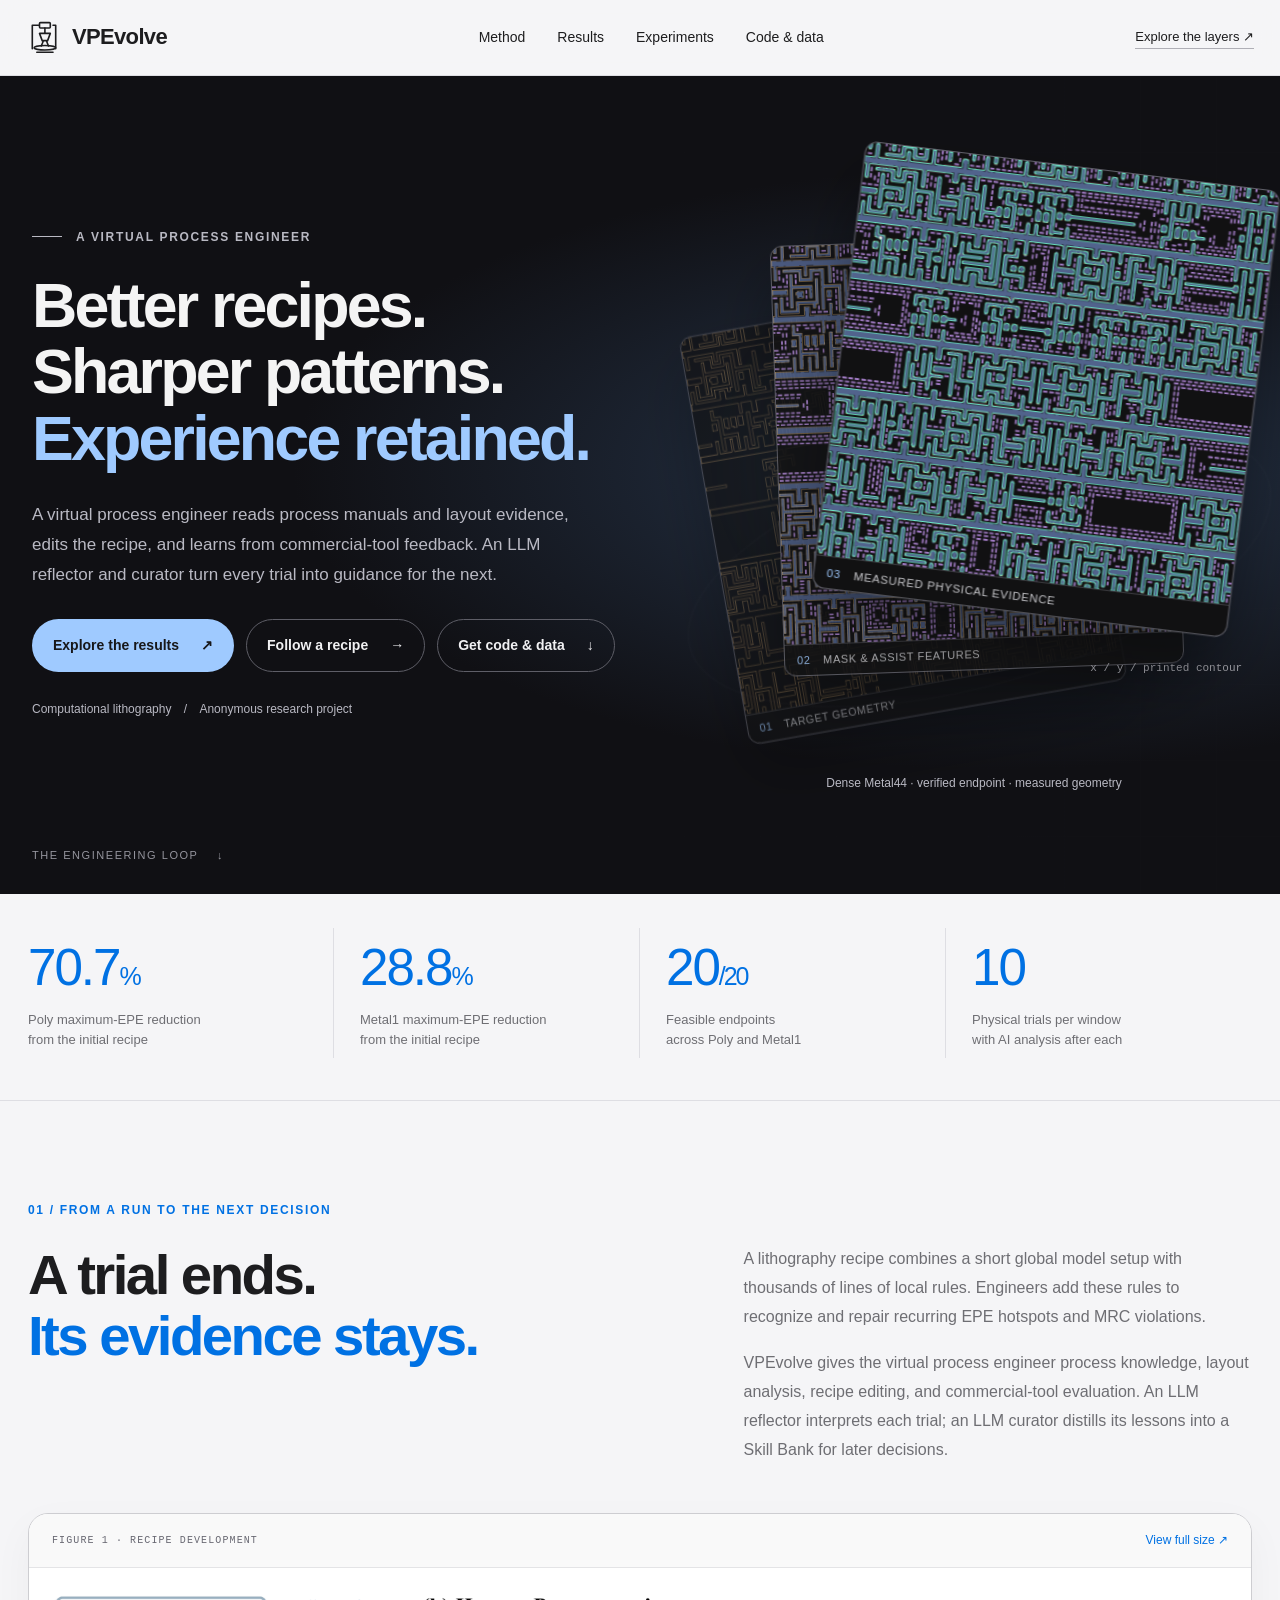
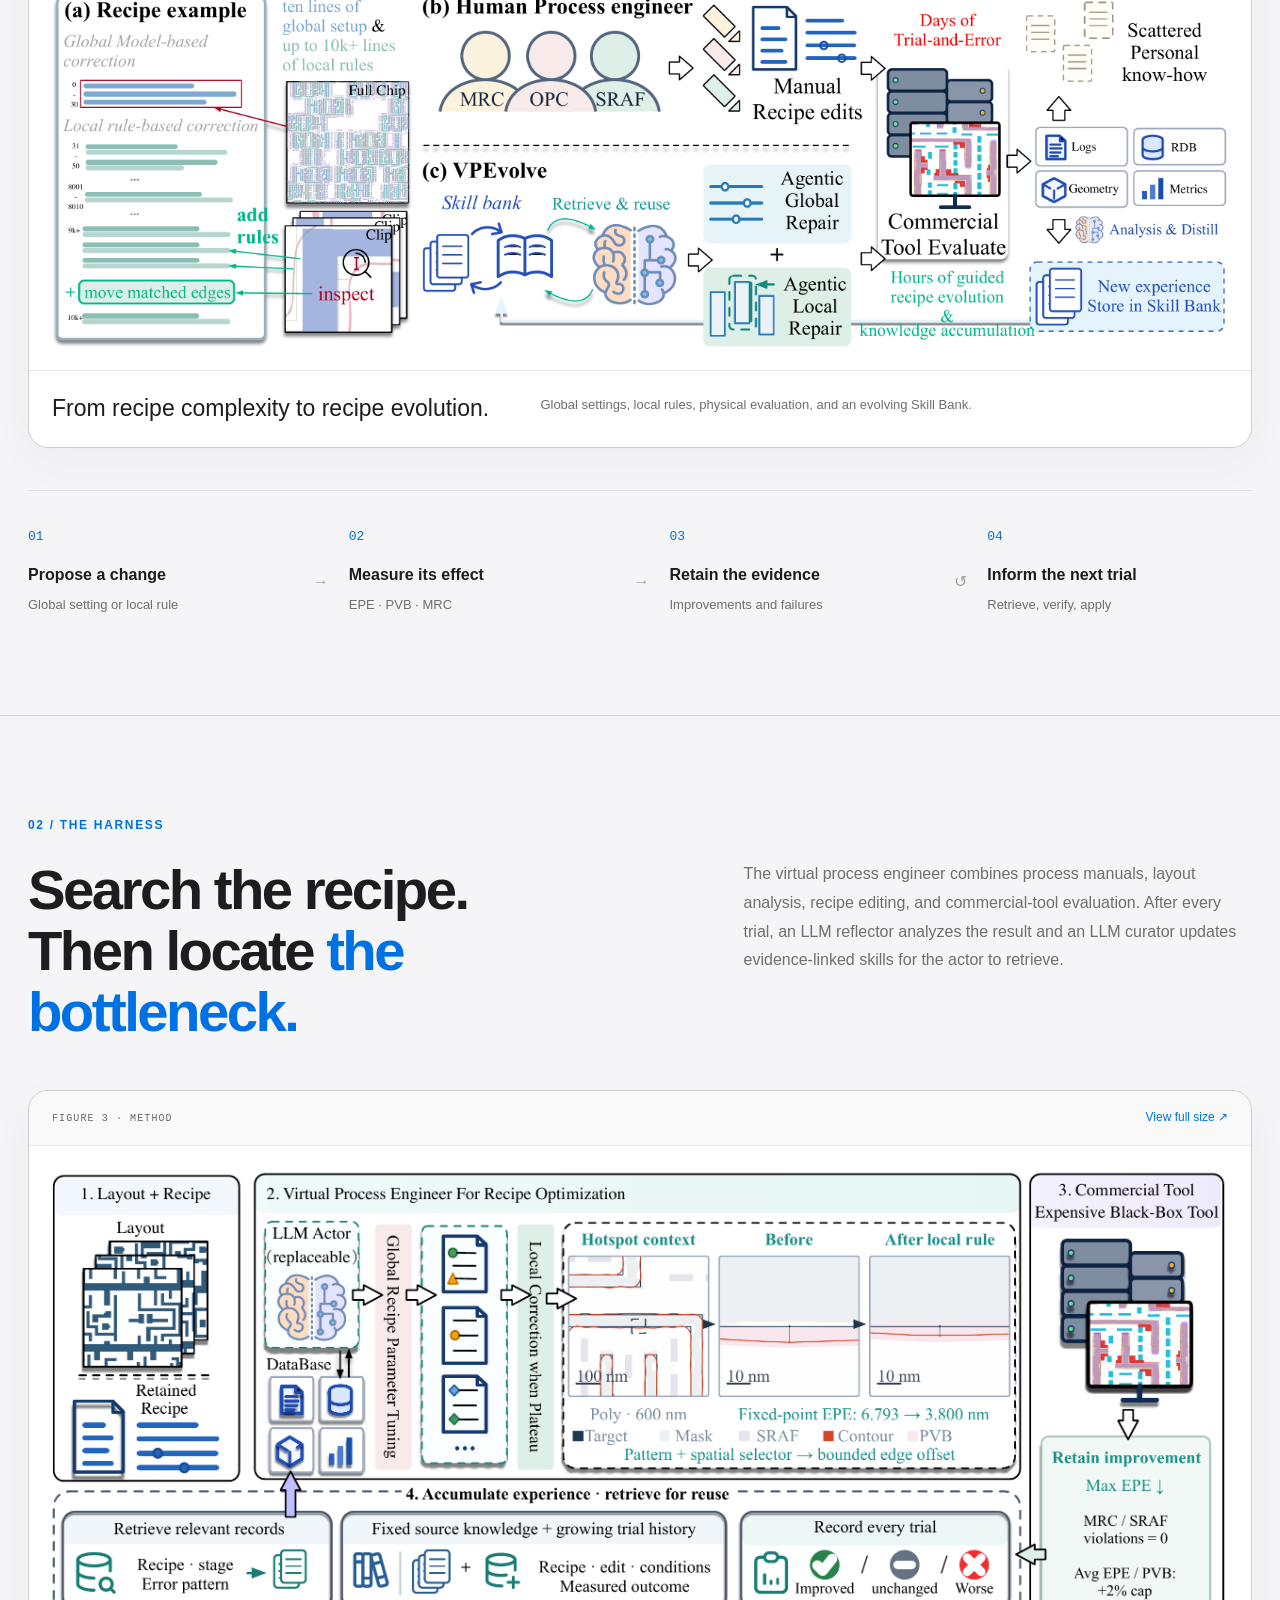
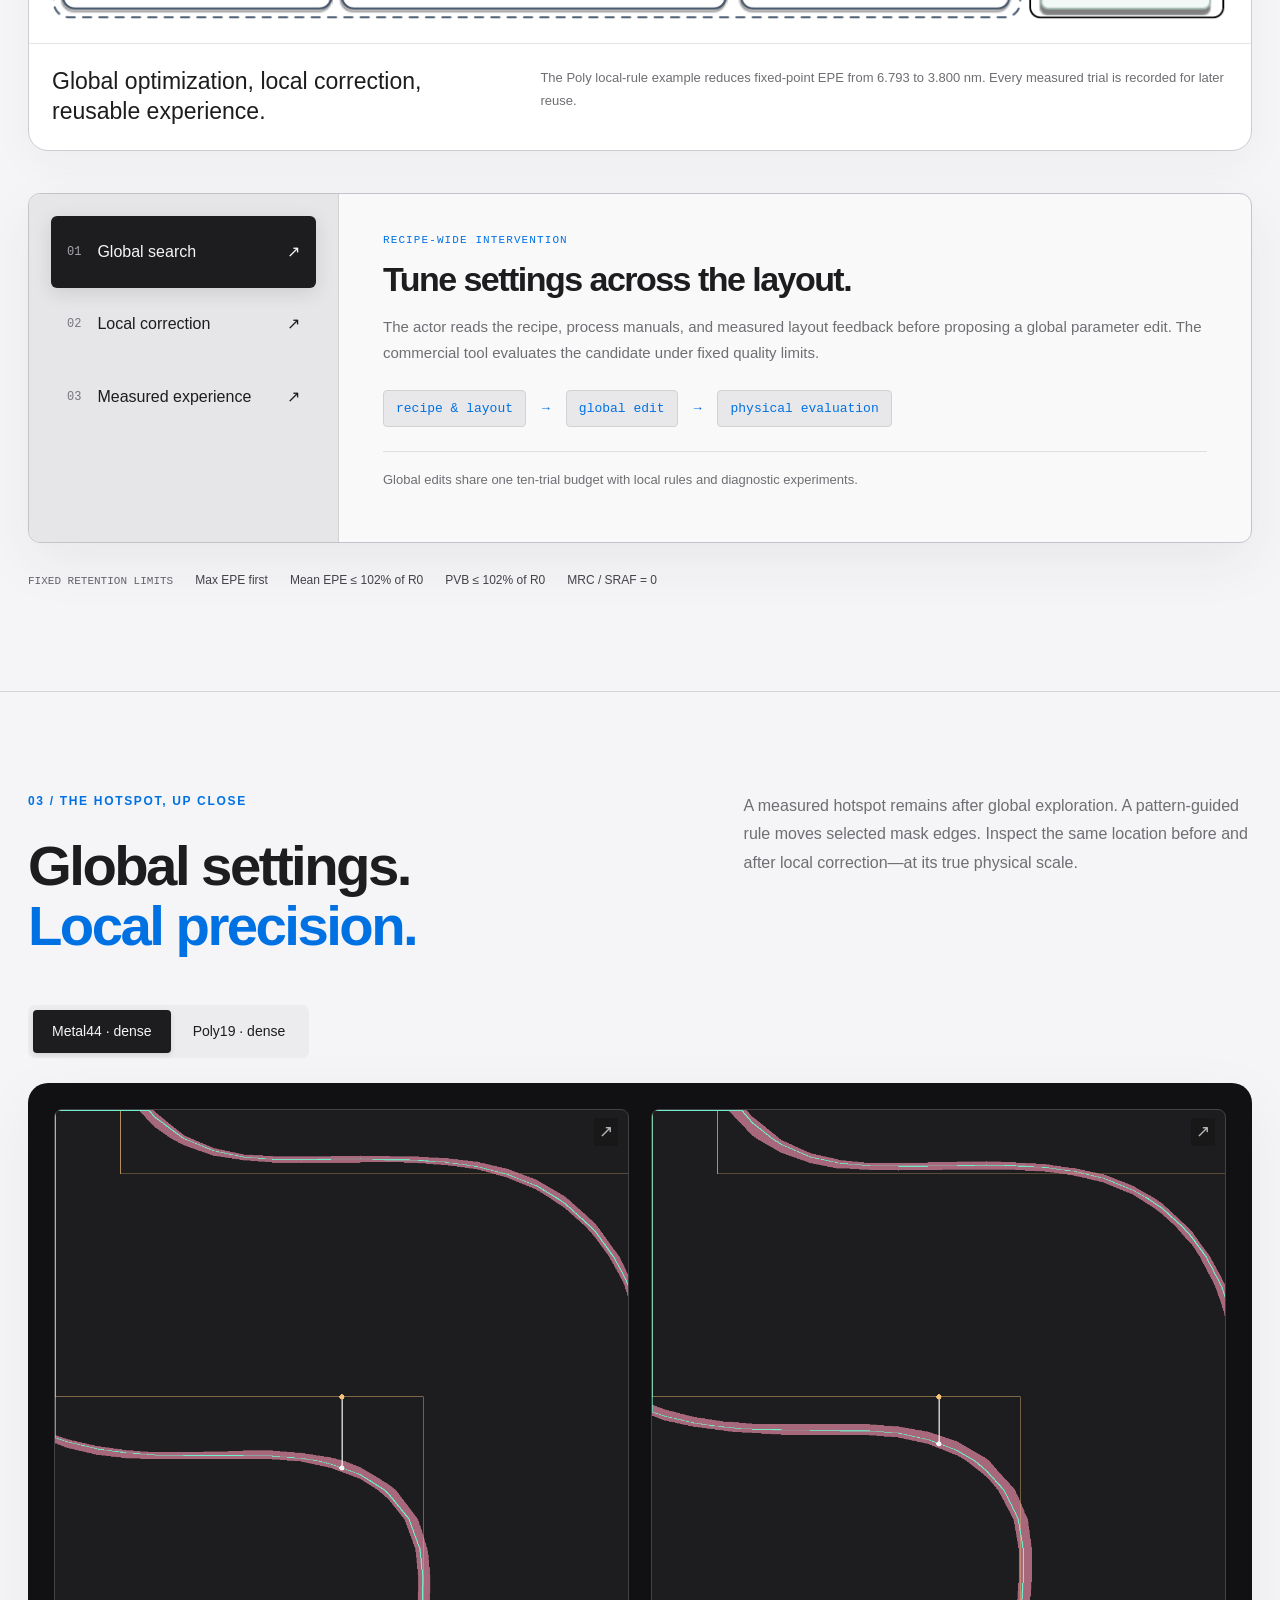
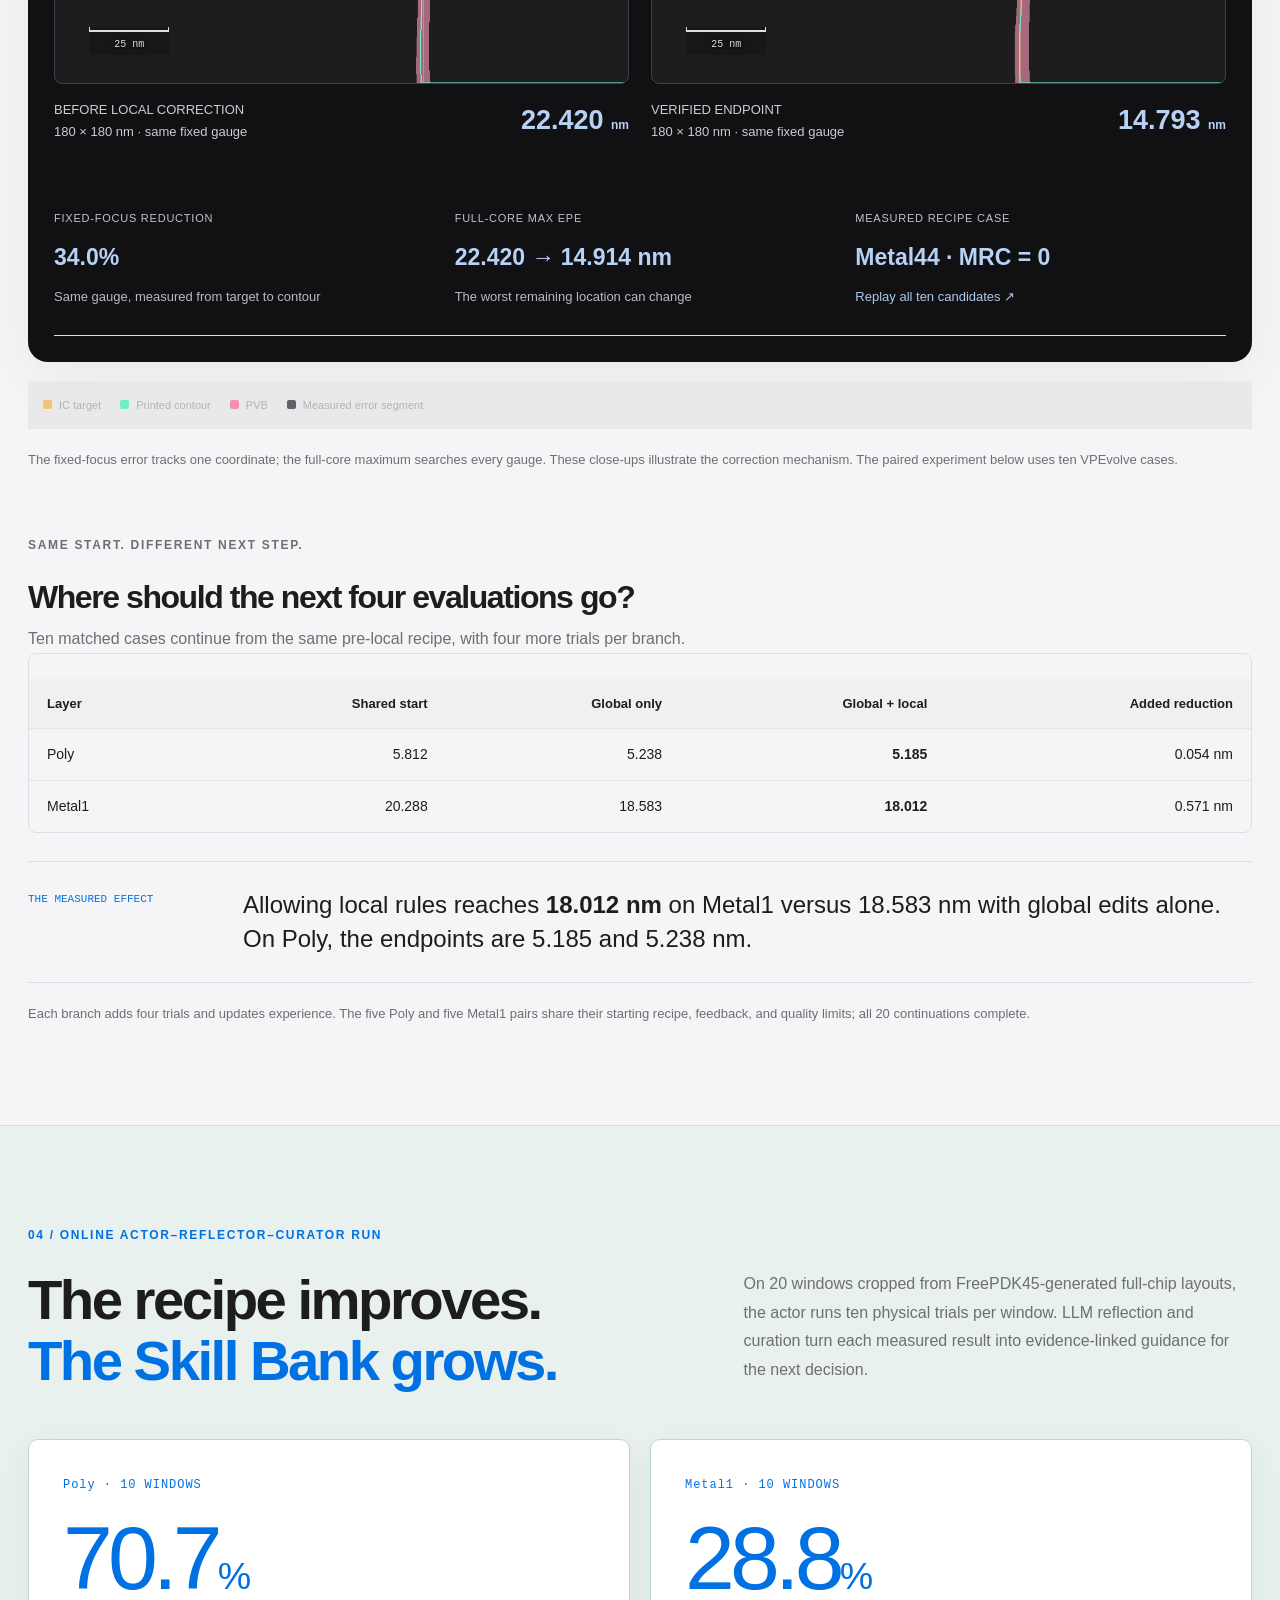
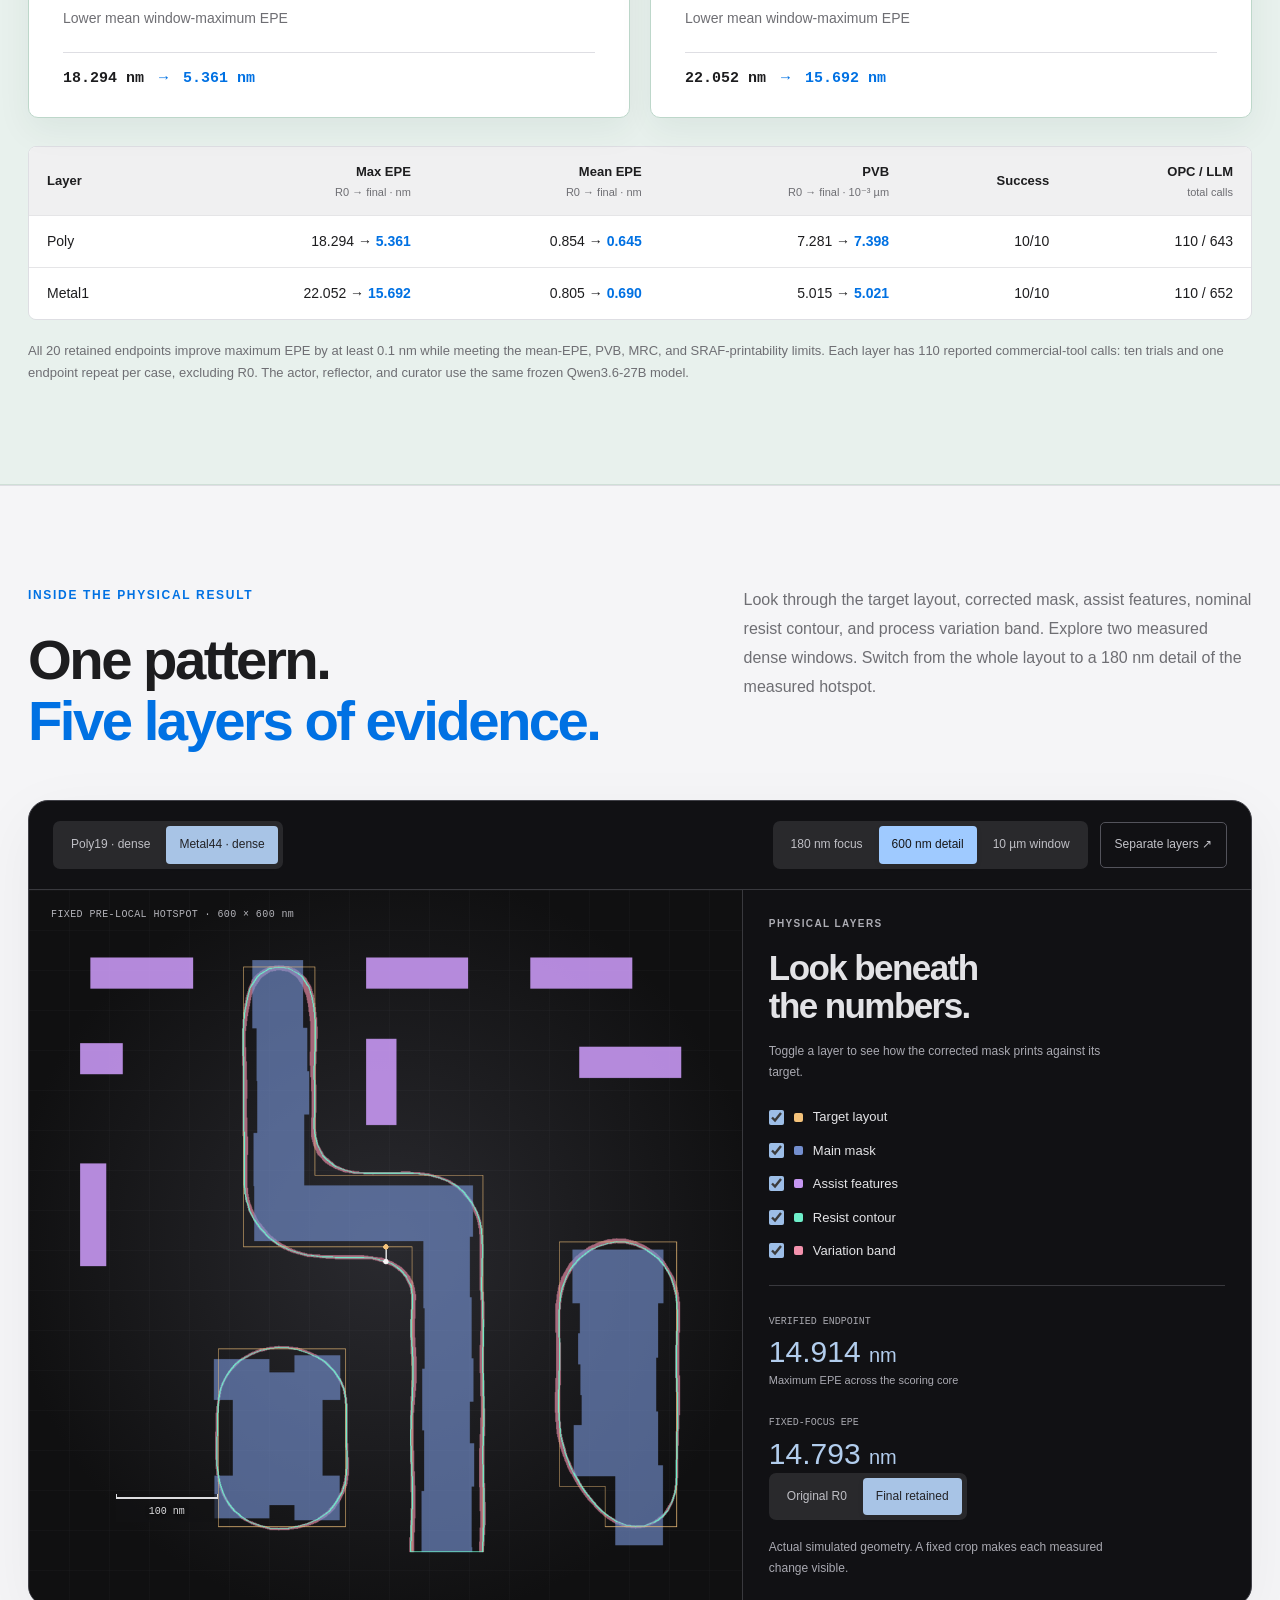
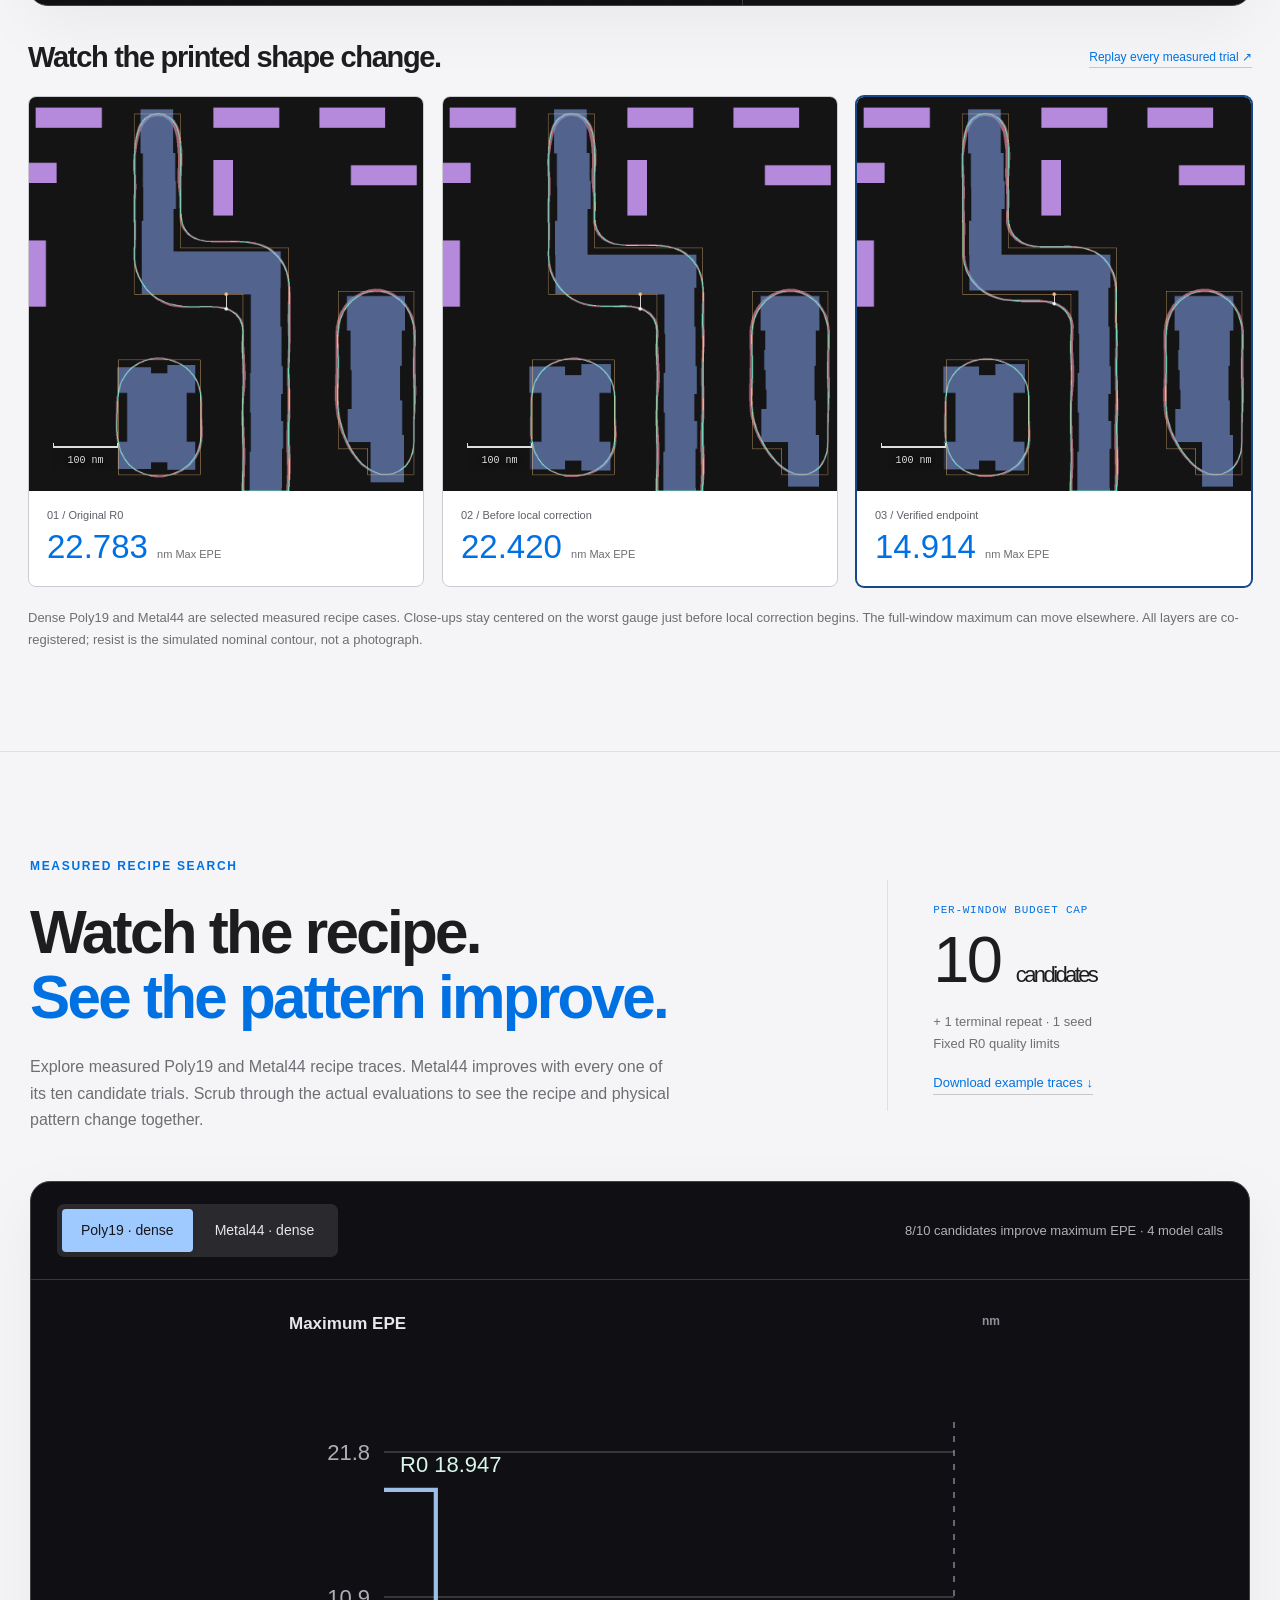
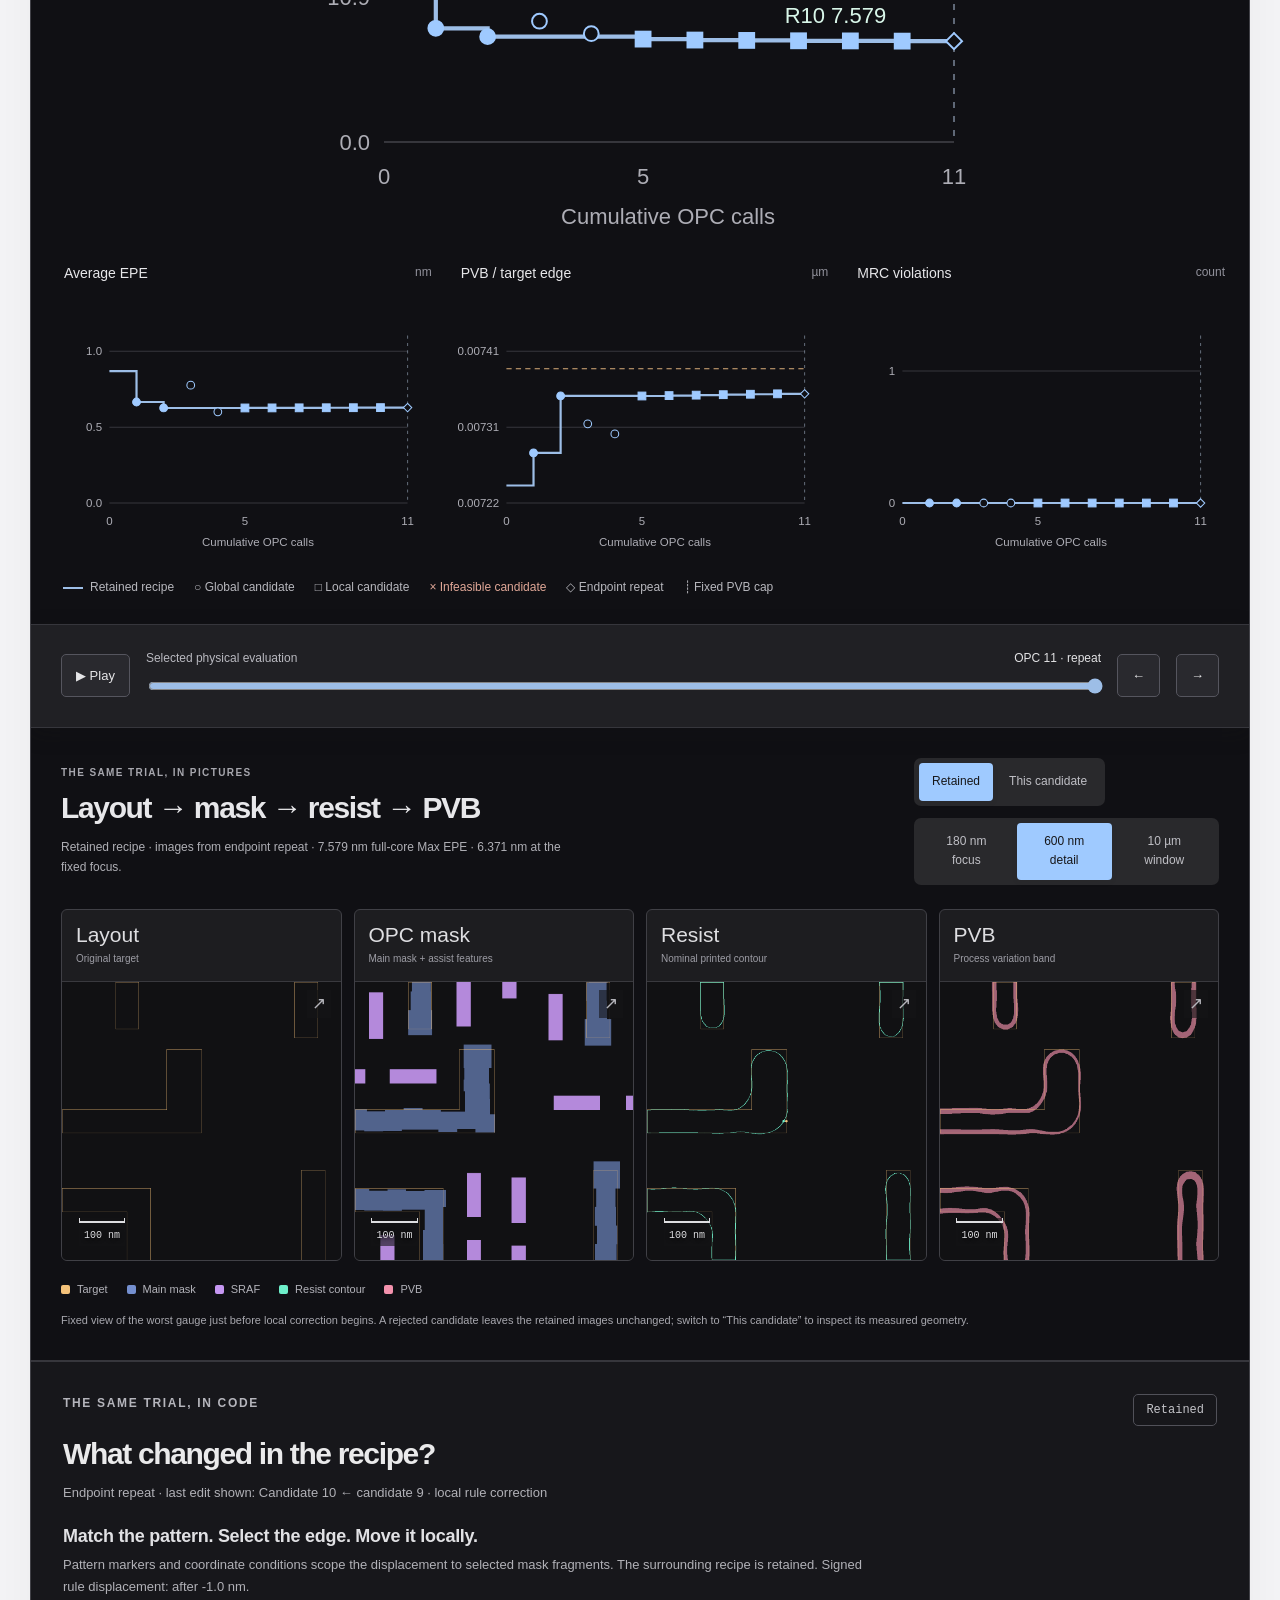
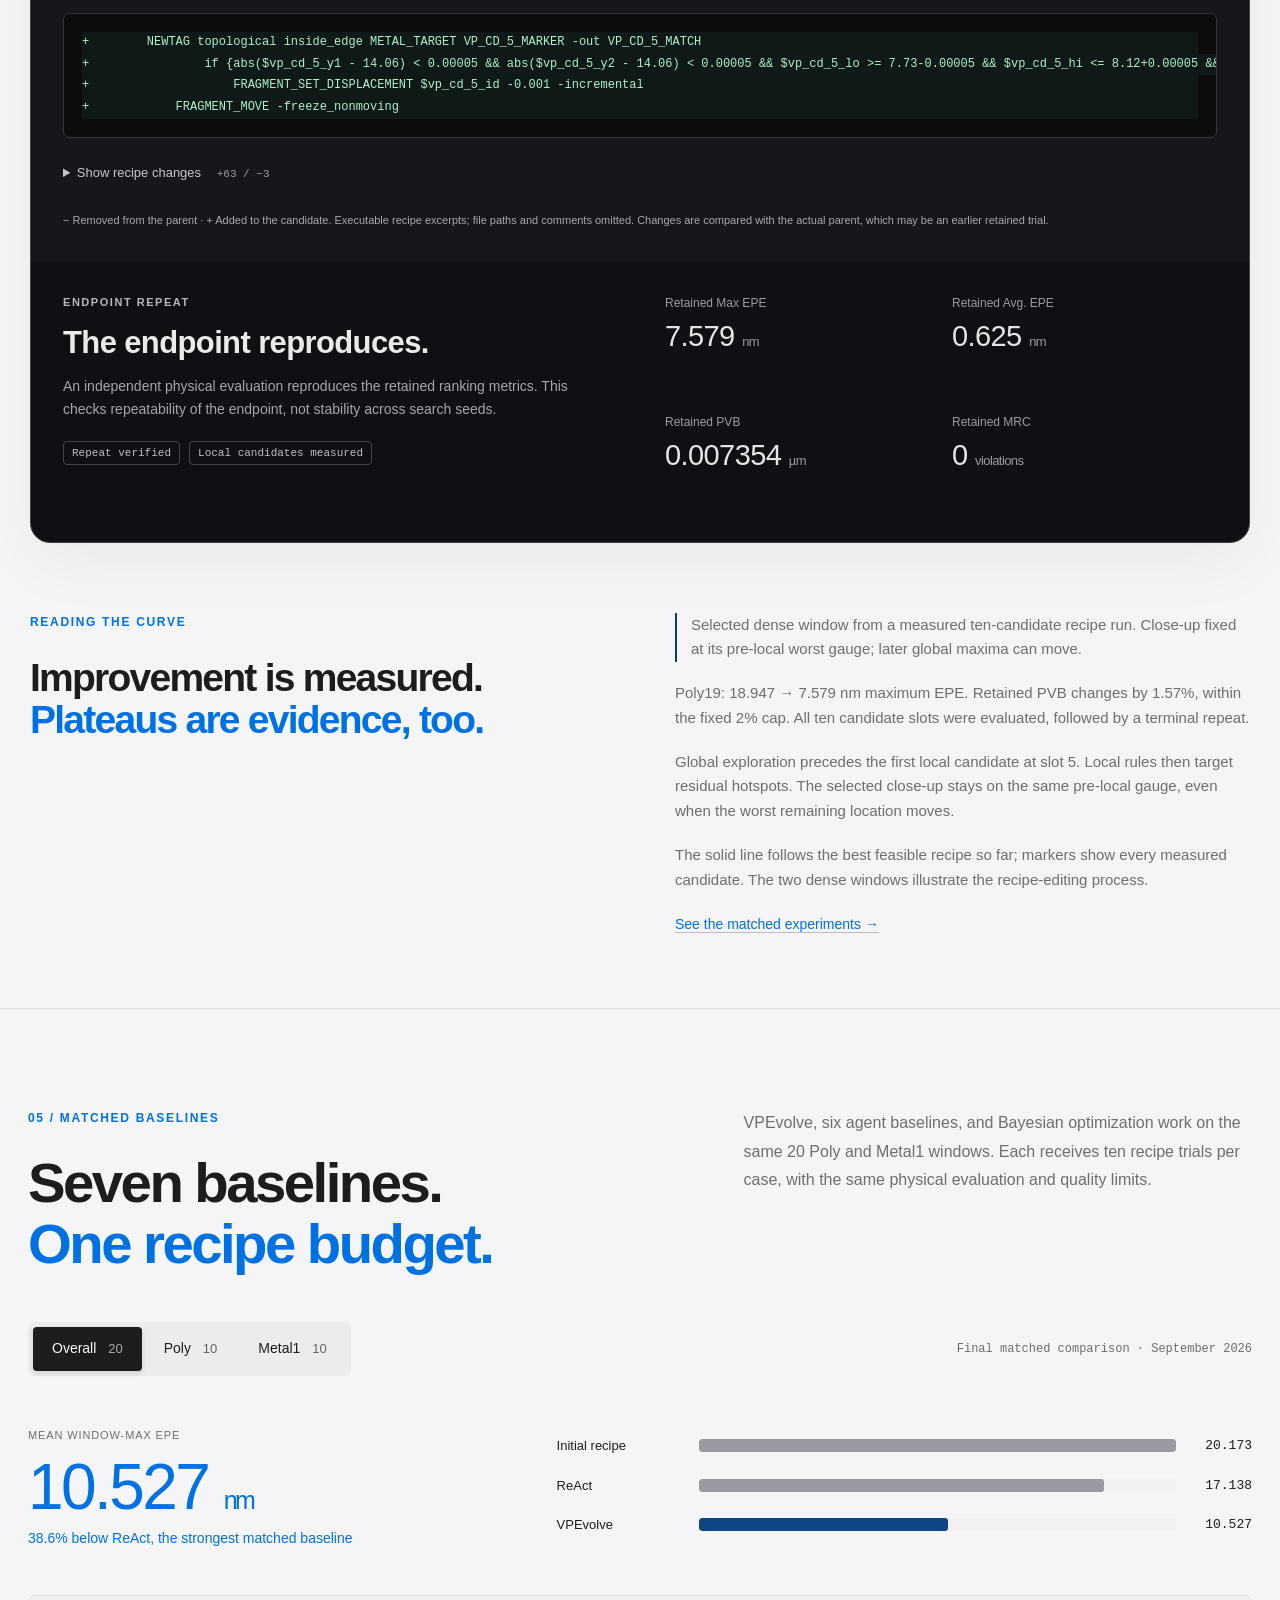
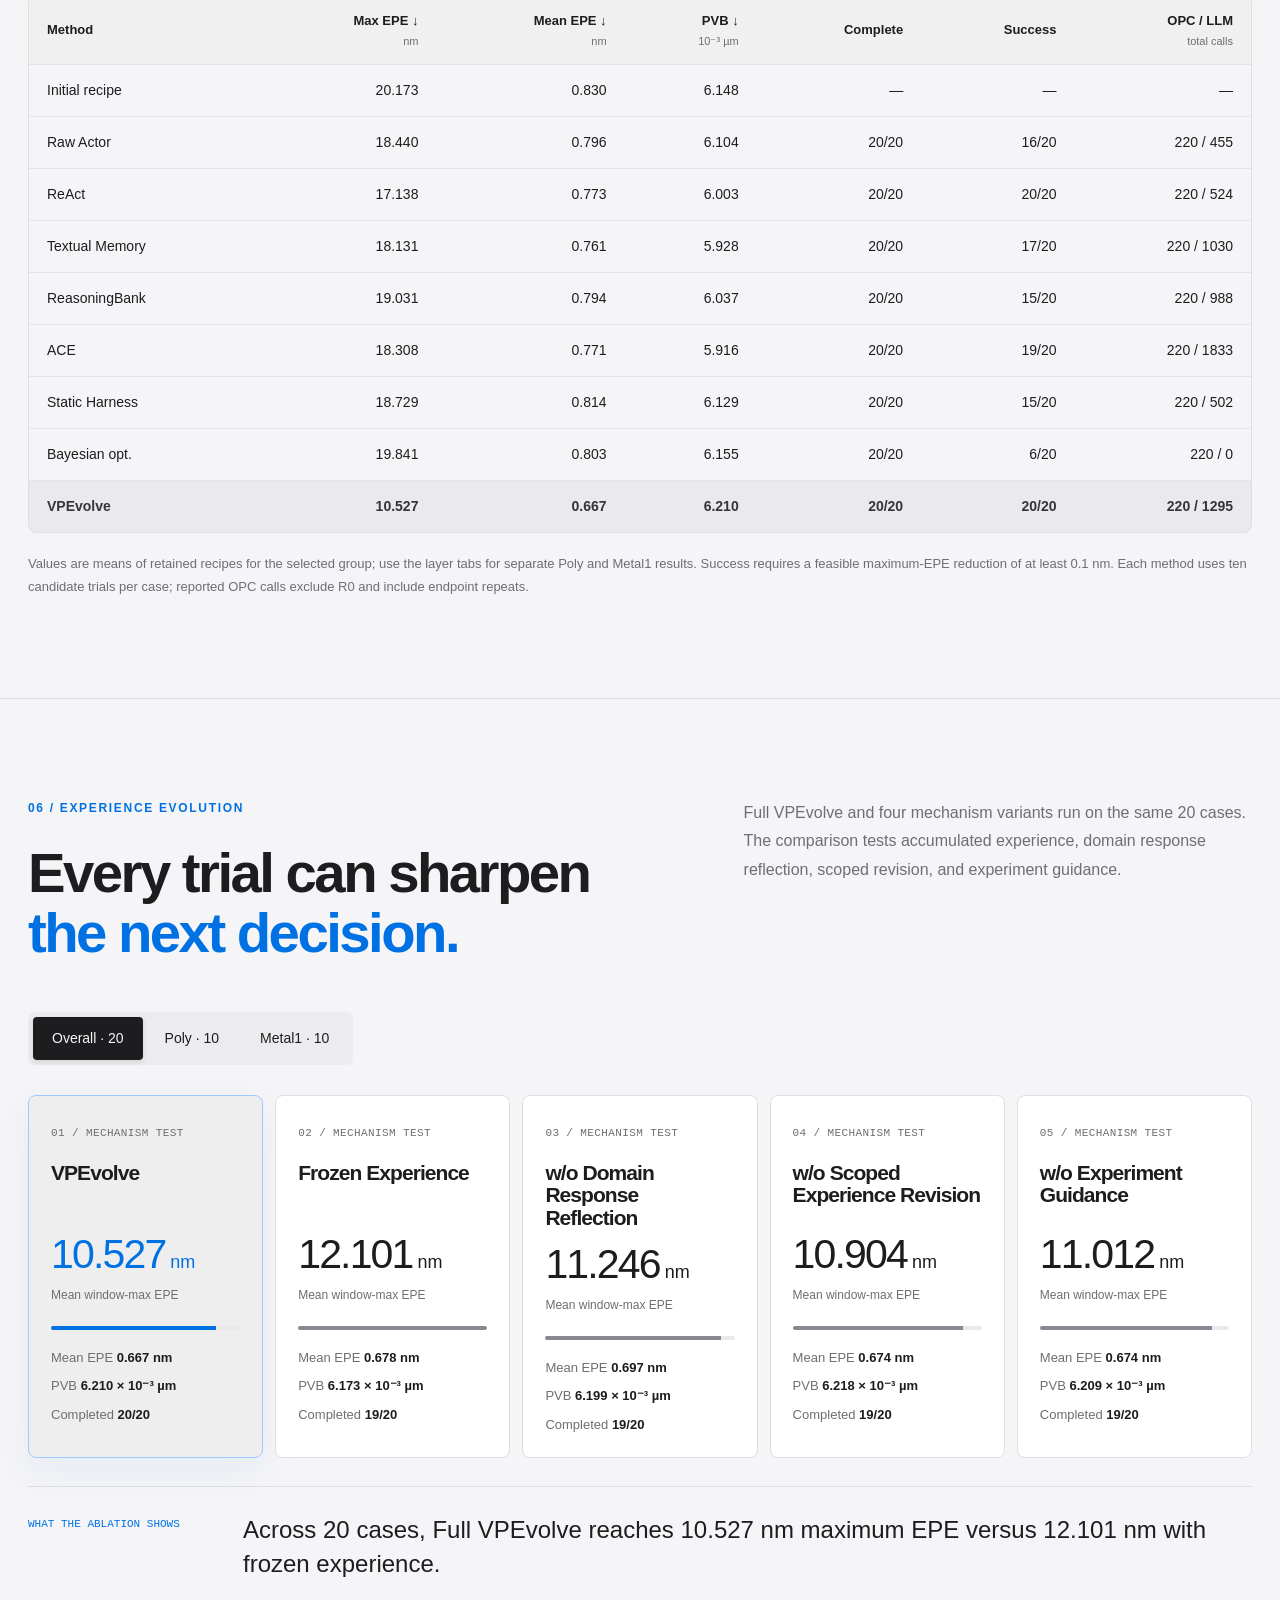
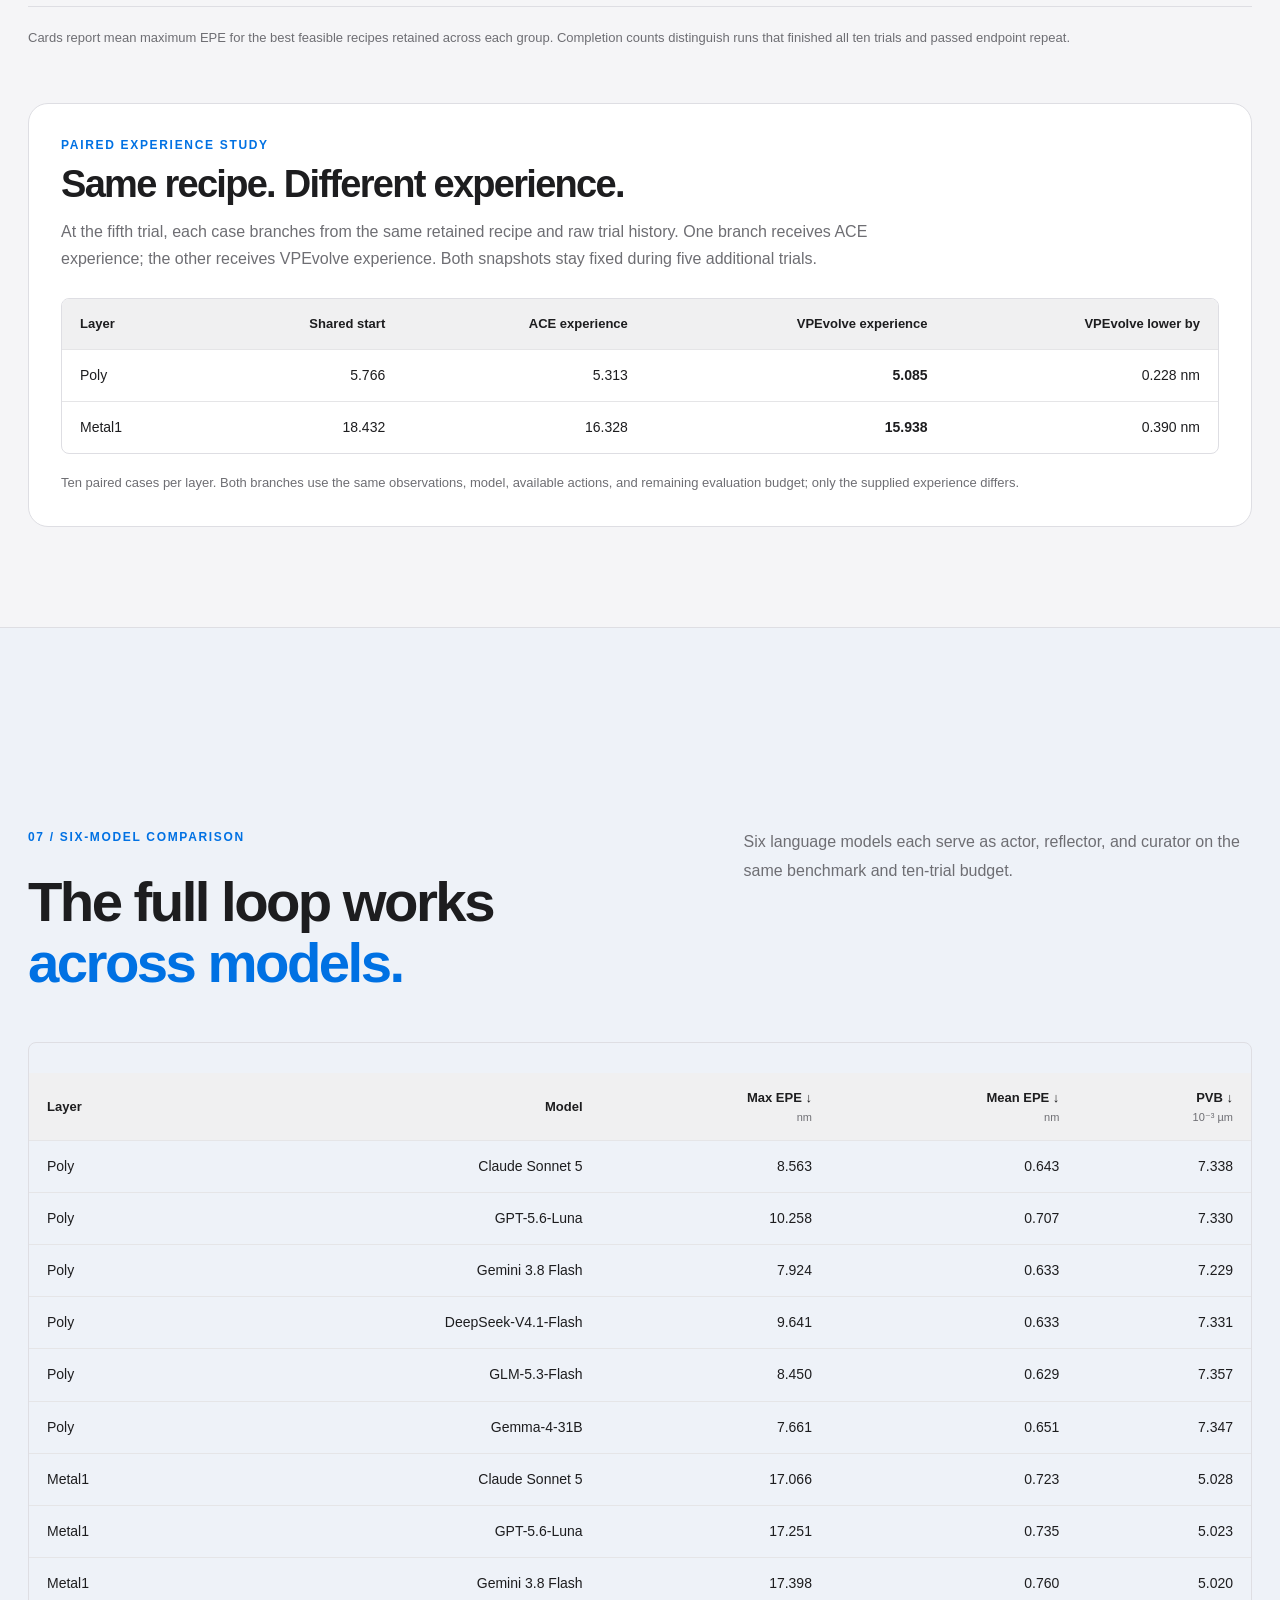
==== commit a1dc623c: "Align project page data with latest paper results" ====
--- a/index.html
+++ b/index.html
@@ -6,7 +6,7 @@
 <meta name="description" content="VPEvolve pairs a virtual process engineer with an evolving Skill Bank for lithography recipe development. Explore the measured 20-window online results.">
 <meta name="theme-color" content="#101014"><meta property="og:title" content="VPEvolve · A Virtual Process Engineer"><meta property="og:description" content="Process knowledge, layout understanding, and AI analysis of every physical trial."><meta property="og:url" content="https://vpevolve.github.io/vpevolve/"><meta property="og:image" content="https://vpevolve.github.io/vpevolve/og.png"><meta name="twitter:card" content="summary_large_image">
 <link rel="icon" href="favicon.svg?v=lithography"><link rel="stylesheet" href="styles.css?v=20260924-online"><script src="script.js?v=20260925-metal44" defer></script><link rel="stylesheet" href="geometry.css?v=20260921-dense"><script src="geometry.js?v=20260925-metal44" defer></script>
-<link rel="stylesheet" href="evolution/current.css?v=20260925-metal44"><script src="evolution/current.js?v=20260925-metal44" defer></script><link rel="stylesheet" href="themes/silver.css?v=20260925-metal44"><link rel="stylesheet" href="final-results.css?v=20260925-final"><script src="final-results.js?v=20260925-final" defer></script></head>
+<link rel="stylesheet" href="evolution/current.css?v=20260925-metal44"><script src="evolution/current.js?v=20260925-metal44" defer></script><link rel="stylesheet" href="themes/silver.css?v=20260925-metal44"><link rel="stylesheet" href="final-results.css?v=20260925-final"><script src="final-results.js?v=20260926-paper" defer></script></head>
 <body>
 <a class="skip-link" href="#results">Skip to results</a>
 <header class="site-header"><a class="wordmark" href="#top"><svg class="lithography-mark" width="36" height="36" viewBox="0 0 40 40" fill="none" stroke="currentColor" stroke-width="1.8" stroke-linecap="round" stroke-linejoin="round" aria-hidden="true"><path d="M7 33V7h7M30 7h3v26"/><rect x="15" y="4" width="12" height="6" rx="1"/><path d="M21 10v5M15 16h12l-3 8h-6zM19 25l-2 5M23 25l2 5"/><ellipse cx="21" cy="32" rx="12" ry="2.5"/><path d="M12 37h18"/></svg>VPEvolve</a><nav aria-label="Main navigation"><a href="#method">Method</a><a href="#results">Results</a><a href="#comparison">Experiments</a><a href="#open-testbed">Code &amp; data</a></nav><a class="header-link" href="#process">Explore the layers ↗</a></header>
@@ -21,18 +21,18 @@
 <section class="wide intro-section" id="idea"><p class="eyebrow">01 / FROM A RUN TO THE NEXT DECISION</p><div class="split-heading"><h2>A trial ends.<br><em>Its evidence stays.</em></h2><div><p>A lithography recipe combines a short global model setup with thousands of lines of local rules. Engineers add these rules to recognize and repair recurring EPE hotspots and MRC violations.</p><p>VPEvolve gives the virtual process engineer process knowledge, layout analysis, recipe editing, and commercial-tool evaluation. An LLM reflector interprets each trial; an LLM curator distills its lessons into a Skill Bank for later decisions.</p></div></div><figure class="paper-figure" id="paper-paradigm"><div class="paper-figure-heading"><span>FIGURE 1 · RECIPE DEVELOPMENT</span><a href="assets/current/paper-paradigm.png?v=20260924-fig1c" target="_blank" rel="noopener" data-paper-zoom aria-label="Enlarge Figure 1 recipe-development overview.">View full size ↗</a></div><a class="paper-figure-image" href="assets/current/paper-paradigm.png?v=20260924-fig1c" target="_blank" rel="noopener" data-paper-zoom aria-label="Enlarge Figure 1 recipe-development overview."><img src="assets/current/paper-paradigm.png?v=20260924-fig1c" loading="lazy" alt="Figure 1: a recipe has tens of lines of global model settings and thousands of local rules. Human MRC, OPC, and SRAF engineers edit and test it; VPEvolve evaluates global and local repairs and distills each trial into its Skill Bank."></a><figcaption><b>From recipe complexity to recipe evolution.</b><span>Global settings, local rules, physical evaluation, and an evolving Skill Bank.</span></figcaption></figure><div class="loop-strip"><div><small>01</small><b>Propose a change</b><span>Global setting or local rule</span></div><i>→</i><div><small>02</small><b>Measure its effect</b><span>EPE · PVB · MRC</span></div><i>→</i><div><small>03</small><b>Retain the evidence</b><span>Improvements and failures</span></div><i>↺</i><div><small>04</small><b>Inform the next trial</b><span>Retrieve, verify, apply</span></div></div></section>
 <section class="method-section" id="method"><div class="wide"><p class="eyebrow">02 / THE HARNESS</p><div class="split-heading"><h2>Search the recipe.<br>Then locate <em>the bottleneck.</em></h2><p>The virtual process engineer combines process manuals, layout analysis, recipe editing, and commercial-tool evaluation. After every trial, an LLM reflector analyzes the result and an LLM curator updates evidence-linked skills for the actor to retrieve.</p></div><figure class="paper-figure" id="paper-harness"><div class="paper-figure-heading"><span>FIGURE 3 · METHOD</span><a href="assets/current/paper-harness.png?v=20260923-fig3" target="_blank" rel="noopener" data-paper-zoom aria-label="Enlarge Figure 3 method diagram.">View full size ↗</a></div><a class="paper-figure-image" href="assets/current/paper-harness.png?v=20260923-fig3" target="_blank" rel="noopener" data-paper-zoom aria-label="Enlarge Figure 3 method diagram."><img src="assets/current/paper-harness.png?v=20260923-fig3" loading="lazy" alt="Figure 3 method diagram: layout and recipe enter the virtual process engineer, which combines global parameter tuning with pattern-guided local correction. A Poly hotspot example shows fixed-point EPE falling from 6.793 to 3.800 nm. Commercial tool evaluation and trial records feed reusable experience."></a><figcaption><b>Global optimization, local correction, reusable experience.</b><span>The Poly local-rule example reduces fixed-point EPE from 6.793 to 3.800 nm. Every measured trial is recorded for later reuse.</span></figcaption></figure><div class="method-stage"><div class="stage-rail"><button class="active" aria-pressed="true" data-stage="global"><small>01</small><span>Global search</span><b>↗</b></button><button aria-pressed="false" data-stage="local"><small>02</small><span>Local correction</span><b>↗</b></button><button aria-pressed="false" data-stage="memory"><small>03</small><span>Measured experience</span><b>↗</b></button></div><div class="stage-content" aria-live="polite"><div class="stage-tag" id="stage-tag">RECIPE-WIDE INTERVENTION</div><h3 id="stage-title">Tune settings across the layout.</h3><p id="stage-body">The actor reads the recipe, process manuals, and measured layout feedback before proposing a global parameter edit. The commercial tool evaluates the candidate under fixed quality limits.</p><div class="stage-code" id="stage-code"><span>recipe &amp; layout</span><b>→</b><span>global edit</span><b>→</b><span>physical evaluation</span></div><p class="stage-note" id="stage-note">Global edits share one ten-trial budget with local rules and diagnostic experiments.</p></div></div><div class="guard-strip"><span>FIXED RETENTION LIMITS</span><b>Max EPE first</b><b>Mean EPE ≤ 102% of R0</b><b>PVB ≤ 102% of R0</b><b>MRC / SRAF = 0</b></div></div></section>
 <section class="wide local-section" id="local"><div class="split-heading"><div><p class="eyebrow">03 / THE HOTSPOT, UP CLOSE</p><h2>Global settings.<br><em>Local precision.</em></h2></div><p>A measured hotspot remains after global exploration. A pattern-guided rule moves selected mask edges. Inspect the same location before and after local correction—at its true physical scale.</p></div><div class="segmented" aria-label="Dense hotspot example"><button data-spot-case="metal1" class="active" aria-pressed="true">Metal44 · dense</button><button data-spot-case="poly" aria-pressed="false">Poly19 · dense</button></div><div id="hotspot-comparison" class="hotspot-comparison"><p>Loading measured hotspot…</p></div><div class="image-legend"><span style="--key:#f4c27a">IC target</span><span style="--key:#6eefca">Printed contour</span><span style="--key:#f392ad">PVB</span><span style="--key:#ffffff">Measured error segment</span></div><p class="scope-note">The fixed-focus error tracks one coordinate; the full-core maximum searches every gauge. These close-ups illustrate the correction mechanism. The paired experiment below uses ten VPEvolve cases.</p><div class="continuation-heading"><p class="eyebrow">SAME START. DIFFERENT NEXT STEP.</p><h3>Where should the next four evaluations go?</h3><p>Ten matched cases continue from the same pre-local recipe, with four more trials per branch.</p></div><div class="table-scroll"><table class="main-table continuation-table"><caption>Paired four-trial continuation · five windows per layer · maximum EPE in nm</caption><thead><tr><th>Layer</th><th>Shared start</th><th>Global only</th><th>Global + local</th><th>Added reduction</th></tr></thead><tbody id="continuation-body"></tbody></table></div><div class="experience-takeaway"><span>THE MEASURED EFFECT</span><p>Allowing local rules reaches <b>18.012 nm</b> on Metal1 versus 18.583 nm with global edits alone. On Poly, the endpoints are 5.185 and 5.238 nm.</p></div><p class="scope-note">Each branch adds four trials and updates experience. The five Poly and five Metal1 pairs share their starting recipe, feedback, and quality limits; all 20 continuations complete.</p></section>
-<section class="online-results-section" id="results"><div class="wide"><p class="eyebrow">04 / ONLINE ACTOR–REFLECTOR–CURATOR RUN</p><div class="split-heading"><h2>The recipe improves.<br><em>The Skill Bank grows.</em></h2><p>On 20 windows cropped from FreePDK45-generated full-chip layouts, the actor runs ten physical trials per window. LLM reflection and curation turn each measured result into evidence-linked guidance for the next decision.</p></div><div class="online-cards" id="online-cards" aria-label="Online recipe-development results"><p>Loading measured results…</p></div><div class="table-scroll"><table class="main-table online-table"><caption>Online run · mean values across ten windows per layer</caption><thead><tr><th scope="col">Layer</th><th scope="col">Max EPE<small>R0 → final · nm</small></th><th scope="col">Mean EPE<small>R0 → final · nm</small></th><th scope="col">PVB<small>R0 → final · 10⁻³ µm</small></th><th scope="col">Success</th><th scope="col">OPC / LLM<small>total calls</small></th></tr></thead><tbody id="online-table-body"><tr><td colspan="6">Loading measured results…</td></tr></tbody></table></div><p class="scope-note">All 20 retained endpoints improve maximum EPE by at least 0.1 nm while meeting the mean-EPE, PVB, MRC, and SRAF-printability limits. Each layer uses 120 physical calls, including R0 and endpoint repeats. The actor, reflector, and curator use the same frozen Qwen3.6-27B-BF16 model.</p></div></section>
+<section class="online-results-section" id="results"><div class="wide"><p class="eyebrow">04 / ONLINE ACTOR–REFLECTOR–CURATOR RUN</p><div class="split-heading"><h2>The recipe improves.<br><em>The Skill Bank grows.</em></h2><p>On 20 windows cropped from FreePDK45-generated full-chip layouts, the actor runs ten physical trials per window. LLM reflection and curation turn each measured result into evidence-linked guidance for the next decision.</p></div><div class="online-cards" id="online-cards" aria-label="Online recipe-development results"><p>Loading measured results…</p></div><div class="table-scroll"><table class="main-table online-table"><caption>Online run · mean values across ten windows per layer</caption><thead><tr><th scope="col">Layer</th><th scope="col">Max EPE<small>R0 → final · nm</small></th><th scope="col">Mean EPE<small>R0 → final · nm</small></th><th scope="col">PVB<small>R0 → final · 10⁻³ µm</small></th><th scope="col">Success</th><th scope="col">OPC / LLM<small>total calls</small></th></tr></thead><tbody id="online-table-body"><tr><td colspan="6">Loading measured results…</td></tr></tbody></table></div><p class="scope-note">All 20 retained endpoints improve maximum EPE by at least 0.1 nm while meeting the mean-EPE, PVB, MRC, and SRAF-printability limits. Each layer has 110 reported commercial-tool calls: ten trials and one endpoint repeat per case, excluding R0. The actor, reflector, and curator use the same frozen Qwen3.6-27B model.</p></div></section>
 <section class="microscope-section" id="process"><div class="wide"><div class="split-heading"><div><p class="eyebrow">INSIDE THE PHYSICAL RESULT</p><h2>One pattern.<br><em>Five layers of evidence.</em></h2></div><p>Look through the target layout, corrected mask, assist features, nominal resist contour, and process variation band. Explore two measured dense windows. Switch from the whole layout to a 180 nm detail of the measured hotspot.</p></div><div id="physical-microscope" class="physical-microscope"><p class="geometry-loading" role="status">Loading measured geometry…</p></div><div class="geometry-film-heading"><h3>Watch the printed shape change.</h3><a href="#evolution">Replay every measured trial ↗</a></div><div id="geometry-film" class="geometry-film"></div><p class="scope-note">Dense Poly19 and Metal44 are selected measured recipe cases. Close-ups stay centered on the worst gauge just before local correction begins. The full-window maximum can move elsewhere. All layers are co-registered; resist is the simulated nominal contour, not a photograph.</p></div></section>
 <section id="evolution" class="trajectory-page embedded-evolution"><section class="replay-hero"><div><p class="eyebrow">MEASURED RECIPE SEARCH</p><h2>Watch the recipe.<br><em>See the pattern improve.</em></h2><p>Explore measured Poly19 and Metal44 recipe traces. Metal44 improves with every one of its ten candidate trials. Scrub through the actual evaluations to see the recipe and physical pattern change together.</p></div><div class="replay-protocol"><span>PER-WINDOW BUDGET CAP</span><strong>10 <small>candidates</small></strong><p>+ 1 terminal repeat · 1 seed<br>Fixed R0 quality limits</p><a href="assets/current/replay-results.json" download>Download example traces ↓</a></div></section>
 <section class="trace-workspace" aria-label="Interactive measured trajectory"><div class="trace-toolbar"><div class="segmented" aria-label="Choose trajectory"><button class="active" data-case="poly" aria-pressed="true">Poly19 · dense</button><button data-case="metal1" aria-pressed="false">Metal44 · dense</button></div><p id="trace-summary" role="status">Loading measured trajectories…</p></div><div class="trace-graphs" id="trace-graphs"></div><div class="trace-legend"><span><i class="line-key"></i> Retained recipe</span><span>○ Global candidate</span><span>□ Local candidate</span><span class="rejected-key">× Infeasible candidate</span><span>◇ Endpoint repeat</span><span>┊ Fixed PVB cap</span></div><div class="scrubber"><button id="play" type="button" aria-label="Play measured trials">▶ Play</button><div><label for="trial">Selected physical evaluation <b id="trial-label">R0</b></label><input id="trial" type="range" min="0" max="0" value="0" step="1" disabled></div><button id="previous" aria-label="Previous evaluation">←</button><button id="next" aria-label="Next evaluation">→</button></div><section class="iteration-geometry" aria-label="Geometry at the selected evaluation"><div class="iteration-geometry-heading"><div><p class="eyebrow">THE SAME TRIAL, IN PICTURES</p><h2>Layout → mask → resist → PVB</h2><p id="image-state" aria-live="polite">Loading the measured geometry…</p></div><div class="geometry-tools"><div class="segmented"><button class="active" data-image-mode="retained" aria-pressed="true">Retained</button><button data-image-mode="candidate" aria-pressed="false">This candidate</button></div><div class="segmented"><button data-image-view="detail" aria-pressed="false">180 nm focus</button><button class="active" data-image-view="zoom" aria-pressed="true">600 nm detail</button><button data-image-view="core" aria-pressed="false">10 µm window</button></div></div></div><div class="iteration-images" id="iteration-images"></div><div class="image-legend"><span style="--key:#f4c27a">Target</span><span style="--key:#748fcf">Main mask</span><span style="--key:#c697f2">SRAF</span><span style="--key:#6eefca">Resist contour</span><span style="--key:#f392ad">PVB</span></div><p class="geometry-footnote">Fixed view of the worst gauge just before local correction begins. A rejected candidate leaves the retained images unchanged; switch to “This candidate” to inspect its measured geometry.</p></section><section class="recipe-evolution" aria-label="Recipe changes at the selected evaluation"><div class="recipe-heading"><div><p class="eyebrow">THE SAME TRIAL, IN CODE</p><h2>What changed in the recipe?</h2><p id="recipe-state" aria-live="polite">Loading recorded changes…</p></div><span id="recipe-outcome" class="recipe-outcome"></span></div><div id="recipe-summary" class="recipe-summary"></div><pre class="recipe-key-code" aria-label="Key recipe edits"><code id="recipe-key-code"></code></pre><details class="recipe-full"><summary>Show recipe changes <span id="recipe-line-count"></span></summary><pre><code id="recipe-diff"></code></pre></details><p class="geometry-footnote">− Removed from the parent · + Added to the candidate. Executable recipe excerpts; file paths and comments omitted. Changes are compared with the actual parent, which may be an earlier retained trial.</p></section><div class="trial-detail" aria-live="polite"><div><p class="eyebrow" id="event-type">INITIAL RECIPE</p><h2 id="event-title">Before the first trial.</h2><p id="event-body">Waiting for the recorded measurements.</p><div class="event-tags" id="event-tags"></div></div><dl class="selected-metrics" id="selected-metrics"></dl></div></section>
 <section class="trace-reading"><div><p class="eyebrow">READING THE CURVE</p><h2>Improvement is measured.<br><em>Plateaus are evidence, too.</em></h2></div><div><p id="case-selection" class="selection-note"></p><p id="stop-explanation"></p><p id="stage-explanation"></p><p>The solid line follows the best feasible recipe so far; markers show every measured candidate. The two dense windows illustrate the recipe-editing process.</p><a href="#evidence">See the matched experiments →</a></div></section>
 </section>
 <section class="results-section" id="comparison"><div class="wide">
-<div class="split-heading"><div><p class="eyebrow">05 / MATCHED BASELINES</p><h2>Six baselines.<br><em>One recipe budget.</em></h2></div><p>VPEvolve and six agent baselines work on the same 20 Poly and Metal1 windows. Each receives ten recipe trials per case, with the same physical evaluation and quality limits.</p></div>
+<div class="split-heading"><div><p class="eyebrow">05 / MATCHED BASELINES</p><h2>Seven baselines.<br><em>One recipe budget.</em></h2></div><p>VPEvolve, six agent baselines, and Bayesian optimization work on the same 20 Poly and Metal1 windows. Each receives ten recipe trials per case, with the same physical evaluation and quality limits.</p></div>
 <div class="results-toolbar"><div class="segmented" aria-label="Baseline comparison group"><button class="active" aria-pressed="true" data-group="all">Overall <small>20</small></button><button aria-pressed="false" data-group="poly">Poly <small>10</small></button><button aria-pressed="false" data-group="metal1">Metal1 <small>10</small></button></div><span class="data-date">Final matched comparison · September 2026</span></div>
 <div class="results-spotlight"><div><span>MEAN WINDOW-MAX EPE</span><strong id="result-main">Loading…</strong><p id="result-comparison">Comparing matched endpoints</p></div><div id="comparison-bars" class="comparison-bars" aria-label="Maximum EPE comparison"></div></div>
 <div class="table-scroll"><table class="main-table"><caption>Retained recipe quality and measured call counts</caption><thead><tr><th scope="col">Method</th><th scope="col">Max EPE ↓<small>nm</small></th><th scope="col">Mean EPE ↓<small>nm</small></th><th scope="col">PVB ↓<small>10⁻³ µm</small></th><th scope="col">Complete</th><th scope="col">Success</th><th scope="col">OPC / LLM<small>total calls</small></th></tr></thead><tbody id="results-body"><tr><td colspan="7">Loading final results…</td></tr></tbody></table></div>
-<p class="scope-note">Values are means of retained recipes for the selected group; use the layer tabs for separate Poly and Metal1 results. Success requires a feasible maximum-EPE reduction of at least 0.1 nm. Each method uses ten candidate trials per case; the call ledger includes the initial evaluation and endpoint repeat.</p>
+<p class="scope-note">Values are means of retained recipes for the selected group; use the layer tabs for separate Poly and Metal1 results. Success requires a feasible maximum-EPE reduction of at least 0.1 nm. Each method uses ten candidate trials per case; reported OPC calls exclude R0 and include endpoint repeats.</p>
 </div></section>
 <section class="wide memory-section" id="evidence"><div class="split-heading"><div><p class="eyebrow">06 / EXPERIENCE EVOLUTION</p><h2>Every trial can sharpen<br><em>the next decision.</em></h2></div><p>Full VPEvolve and four mechanism variants run on the same 20 cases. The comparison tests accumulated experience, domain response reflection, scoped revision, and experiment guidance.</p></div>
 <div class="segmented" aria-label="Mechanism comparison group"><button class="active" aria-pressed="true" data-ablation="all">Overall · 20</button><button aria-pressed="false" data-ablation="poly">Poly · 10</button><button aria-pressed="false" data-ablation="metal1">Metal1 · 10</button></div>
@@ -42,7 +42,7 @@
 <div class="paired-study" id="experience-value"><div class="paired-heading"><p class="eyebrow">PAIRED EXPERIENCE STUDY</p><h3>Same recipe. Different experience.</h3><p>At the fifth trial, each case branches from the same retained recipe and raw trial history. One branch receives ACE experience; the other receives VPEvolve experience. Both snapshots stay fixed during five additional trials.</p></div><div class="table-scroll"><table class="main-table"><caption>Twenty paired continuations · mean maximum EPE in nm</caption><thead><tr><th scope="col">Layer</th><th scope="col">Shared start</th><th scope="col">ACE experience</th><th scope="col">VPEvolve experience</th><th scope="col">VPEvolve lower by</th></tr></thead><tbody id="experience-body"><tr><td colspan="5">Loading paired results…</td></tr></tbody></table></div><p class="scope-note">Ten paired cases per layer. Both branches use the same observations, model, available actions, and remaining evaluation budget; only the supplied experience differs.</p></div>
 </section>
 
-<section class="final-section cross-model-section" id="cross-model"><div class="wide"><div class="split-heading"><div><p class="eyebrow">07 / CROSS-MODEL FULL RUN</p><h2>The full loop works<br><em>across models.</em></h2></div><p>DeepSeek Flash takes every model role—actor, reflector, and curator—on the same 20 cases and ten-trial budget. The table compares it with the Qwen3.6-27B full run.</p></div><div class="table-scroll"><table class="main-table"><caption>Full VPEvolve with two language models · ten cases per layer</caption><thead><tr><th scope="col">Layer</th><th scope="col">Model</th><th scope="col">Max EPE ↓<small>nm</small></th><th scope="col">Mean EPE ↓<small>nm</small></th><th scope="col">PVB ↓<small>10⁻³ µm</small></th><th scope="col">Complete</th></tr></thead><tbody id="cross-model-body"><tr><td colspan="6">Loading cross-model results…</td></tr></tbody></table></div><p class="scope-note">The comparison uses the complete VPEvolve workflow in both runs. Starting recipes, cases, actions, and physical trial budgets are matched.</p></div></section>
+<section class="final-section cross-model-section" id="cross-model"><div class="wide"><div class="split-heading"><div><p class="eyebrow">07 / SIX-MODEL COMPARISON</p><h2>The full loop works<br><em>across models.</em></h2></div><p>Six language models each serve as actor, reflector, and curator on the same benchmark and ten-trial budget.</p></div><div class="table-scroll"><table class="main-table"><caption>Full VPEvolve with six language models · ten cases per layer</caption><thead><tr><th scope="col">Layer</th><th scope="col">Model</th><th scope="col">Max EPE ↓<small>nm</small></th><th scope="col">Mean EPE ↓<small>nm</small></th><th scope="col">PVB ↓<small>10⁻³ µm</small></th></tr></thead><tbody id="cross-model-body"><tr><td colspan="5">Loading cross-model results…</td></tr></tbody></table></div><p class="scope-note">Each model fills all three roles in the complete VPEvolve loop. Starting recipes, cases, actions, and physical trial budgets are matched.</p></div></section>
 <section class="final-section long-horizon-section" id="long-horizon"><div class="wide"><div class="split-heading"><div><p class="eyebrow">08 / LONG-HORIZON OPTIMIZATION</p><h2>Keep improving<br><em>beyond ten trials.</em></h2></div><p>On Poly02 and Metal29, Full VPEvolve and Frozen Experience start from the same recipe and run toward a 100-trial horizon. Follow the retained recipe after every measured trial.</p></div><div class="long-toolbar"><div class="segmented" aria-label="Long-horizon metric"><button class="active" aria-pressed="true" data-long-metric="max">Maximum EPE</button><button aria-pressed="false" data-long-metric="pvb">PVB change</button></div><div class="long-legend"><span class="long-full">VPEvolve</span><span class="long-frozen">Frozen Experience</span></div></div><div class="long-chart-grid"><article class="long-chart-card"><div><span>POLY02 · 100 TRIALS</span><h3>4.477 <small>nm</small></h3><p>VPEvolve final maximum EPE · Frozen: 5.267 nm</p></div><div id="long-chart-poly" class="long-chart" aria-label="Poly02 long-horizon chart">Loading measured curve…</div></article><article class="long-chart-card"><div><span>METAL29 · EXTENDED SEARCH</span><h3>10.912 <small>nm</small></h3><p>VPEvolve at trial 100 · Frozen: 13.348 nm at trial 57</p></div><div id="long-chart-metal1" class="long-chart" aria-label="Metal29 long-horizon chart">Loading measured curve…</div></article></div><p class="scope-note">Poly runs complete 100 trials. Metal29 Frozen stops after trial 57; at that common point VPEvolve is at 12.470 nm versus 13.348 nm for Frozen. VPEvolve continues to trial 100. Curves end at the last observed trial and omit endpoint repeats.</p></div></section>
 <section class="release-section" id="open-testbed"><div class="wide"><p class="eyebrow">09 / OPEN CODE &amp; DATA</p><div class="split-heading"><h2>Inspect the agent.<br><em>Run the optics.</em></h2><p>The VPEvolve code, a standalone differentiable lithography simulator, and 20 GDS windows from FreePDK45-generated full-chip layouts are available in a dedicated Apache-2.0 repository.</p></div><div class="release-grid"><article class="release-card"><span>FULL SOURCE · VERSION 0.4.0</span><h3>VPEvolve code</h3><p>Agent and harness, experiment configurations, initial recipes, the simulator, and all 20 layouts.</p><div class="release-meta"><b>20 GDS</b><b>5 experiment arms</b><b>5.9 MB</b></div><a class="release-button" href="https://raw.githubusercontent.com/vpevolve/vpevolve_code_and_data/main/downloads/vpevolve-full-source-0.4.0.zip">Download full source <span>↓</span></a></article><article class="release-card"><span>STANDALONE SIMULATOR · VERSION 0.1.0</span><h3>Lithography simulator</h3><p>Differentiable optical and resist simulation, analytic modes, examples, tests, and the layout set.</p><div class="release-meta"><b>Python source</b><b>20 GDS</b><b>5.2 MB</b></div><a class="release-button secondary" href="https://raw.githubusercontent.com/vpevolve/vpevolve_code_and_data/main/downloads/vpevolve-open-testbed-0.1.0.zip">Download simulator <span>↓</span></a></article><article class="release-card"><span>DATASET · 20 GDS WINDOWS</span><h3>Layouts and manifest</h3><p>Ten Poly and ten Metal1 windows, with layer labels, scoring-core coordinates, and SHA-256 hashes.</p><div class="release-meta"><b>10 × 10 µm core</b><b>2 µm context</b><b>280 KB</b></div><a class="release-button secondary" href="https://raw.githubusercontent.com/vpevolve/vpevolve_code_and_data/main/downloads/vpevolve-20-gds.zip">Download layouts <span>↓</span></a></article></div><p class="release-footnote">The agent pipeline uses a separately licensed commercial tool and process model. The standalone simulator runs optical and resist experiments. <a href="https://github.com/vpevolve/vpevolve_code_and_data">Browse the repository ↗</a></p></div></section>
 </main><footer><a class="wordmark" href="#top"><svg class="lithography-mark" width="36" height="36" viewBox="0 0 40 40" fill="none" stroke="currentColor" stroke-width="1.8" stroke-linecap="round" stroke-linejoin="round" aria-hidden="true"><path d="M7 33V7h7M30 7h3v26"/><rect x="15" y="4" width="12" height="6" rx="1"/><path d="M21 10v5M15 16h12l-3 8h-6zM19 25l-2 5M23 25l2 5"/><ellipse cx="21" cy="32" rx="12" ry="2.5"/><path d="M12 37h18"/></svg>VPEvolve</a><p>Anonymous research project · 2026</p><a href="assets/current/final-results.json" download>Final result data ↓</a></footer>
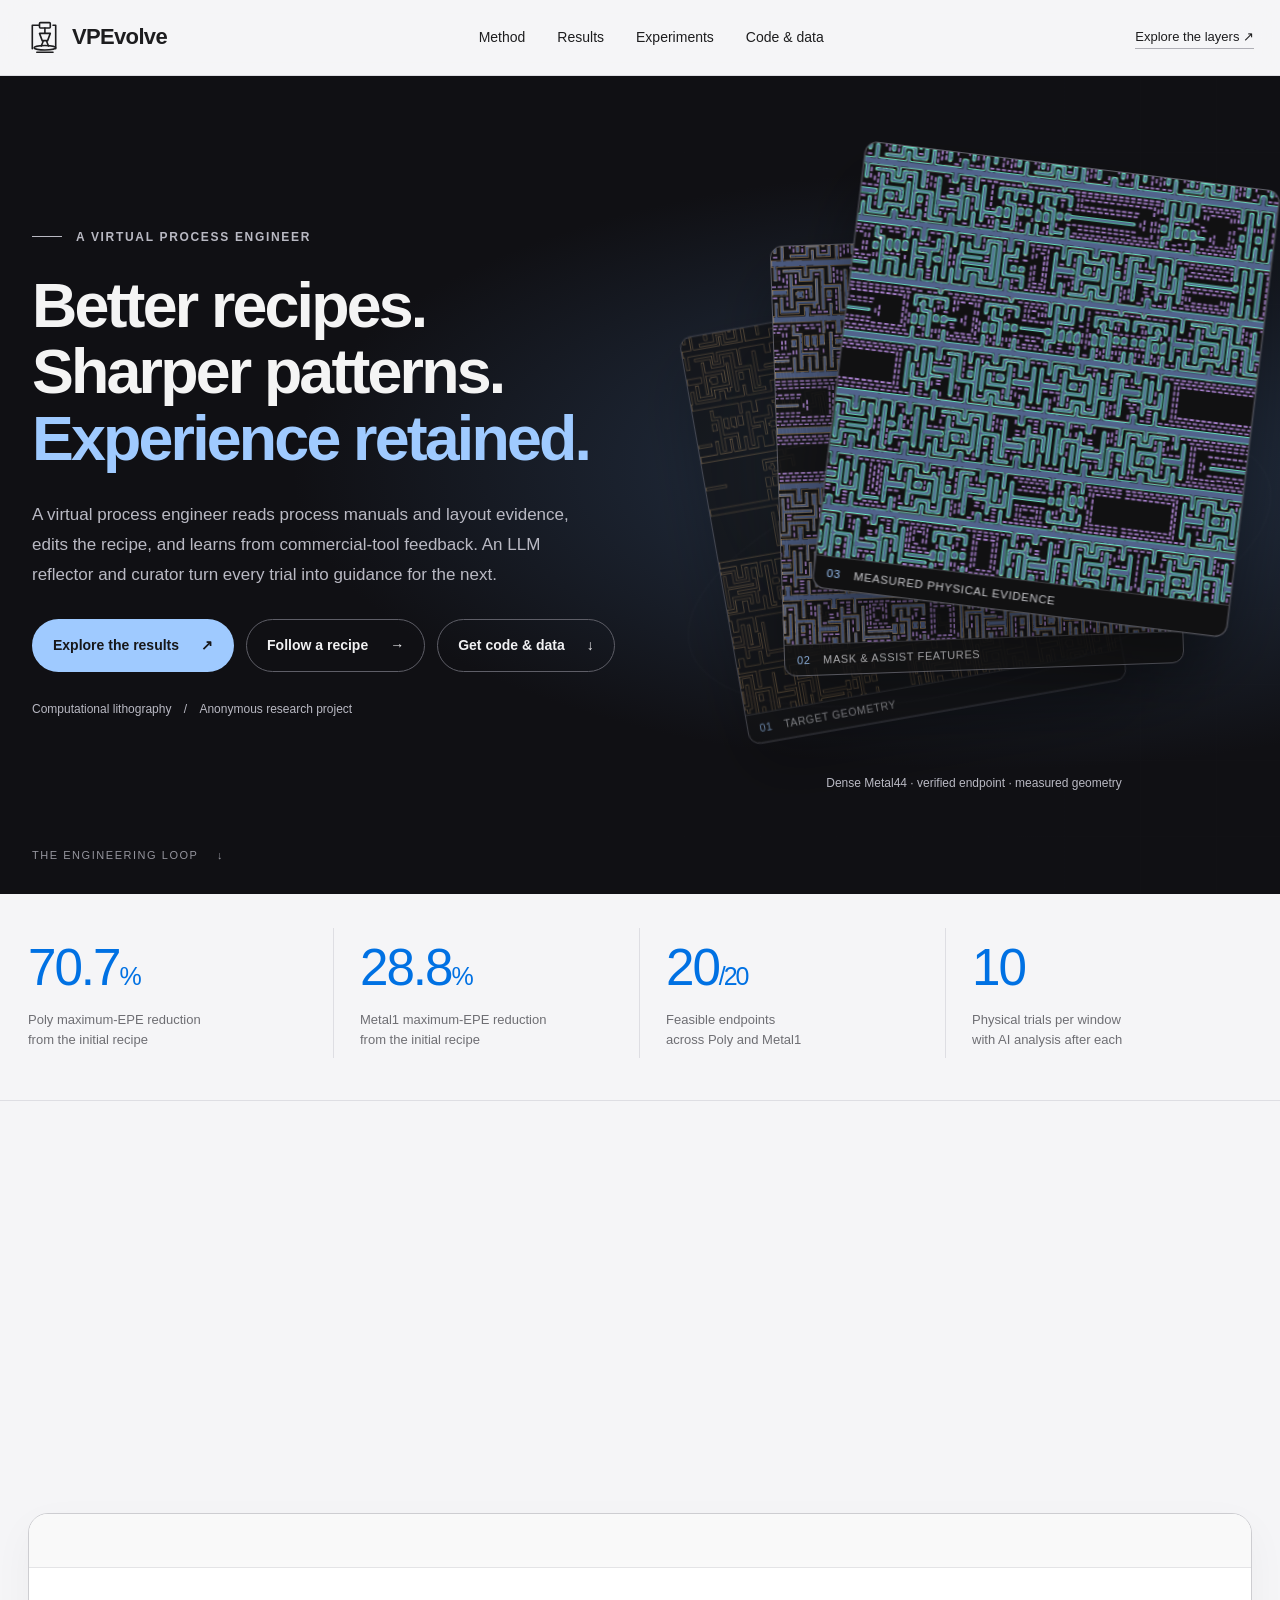
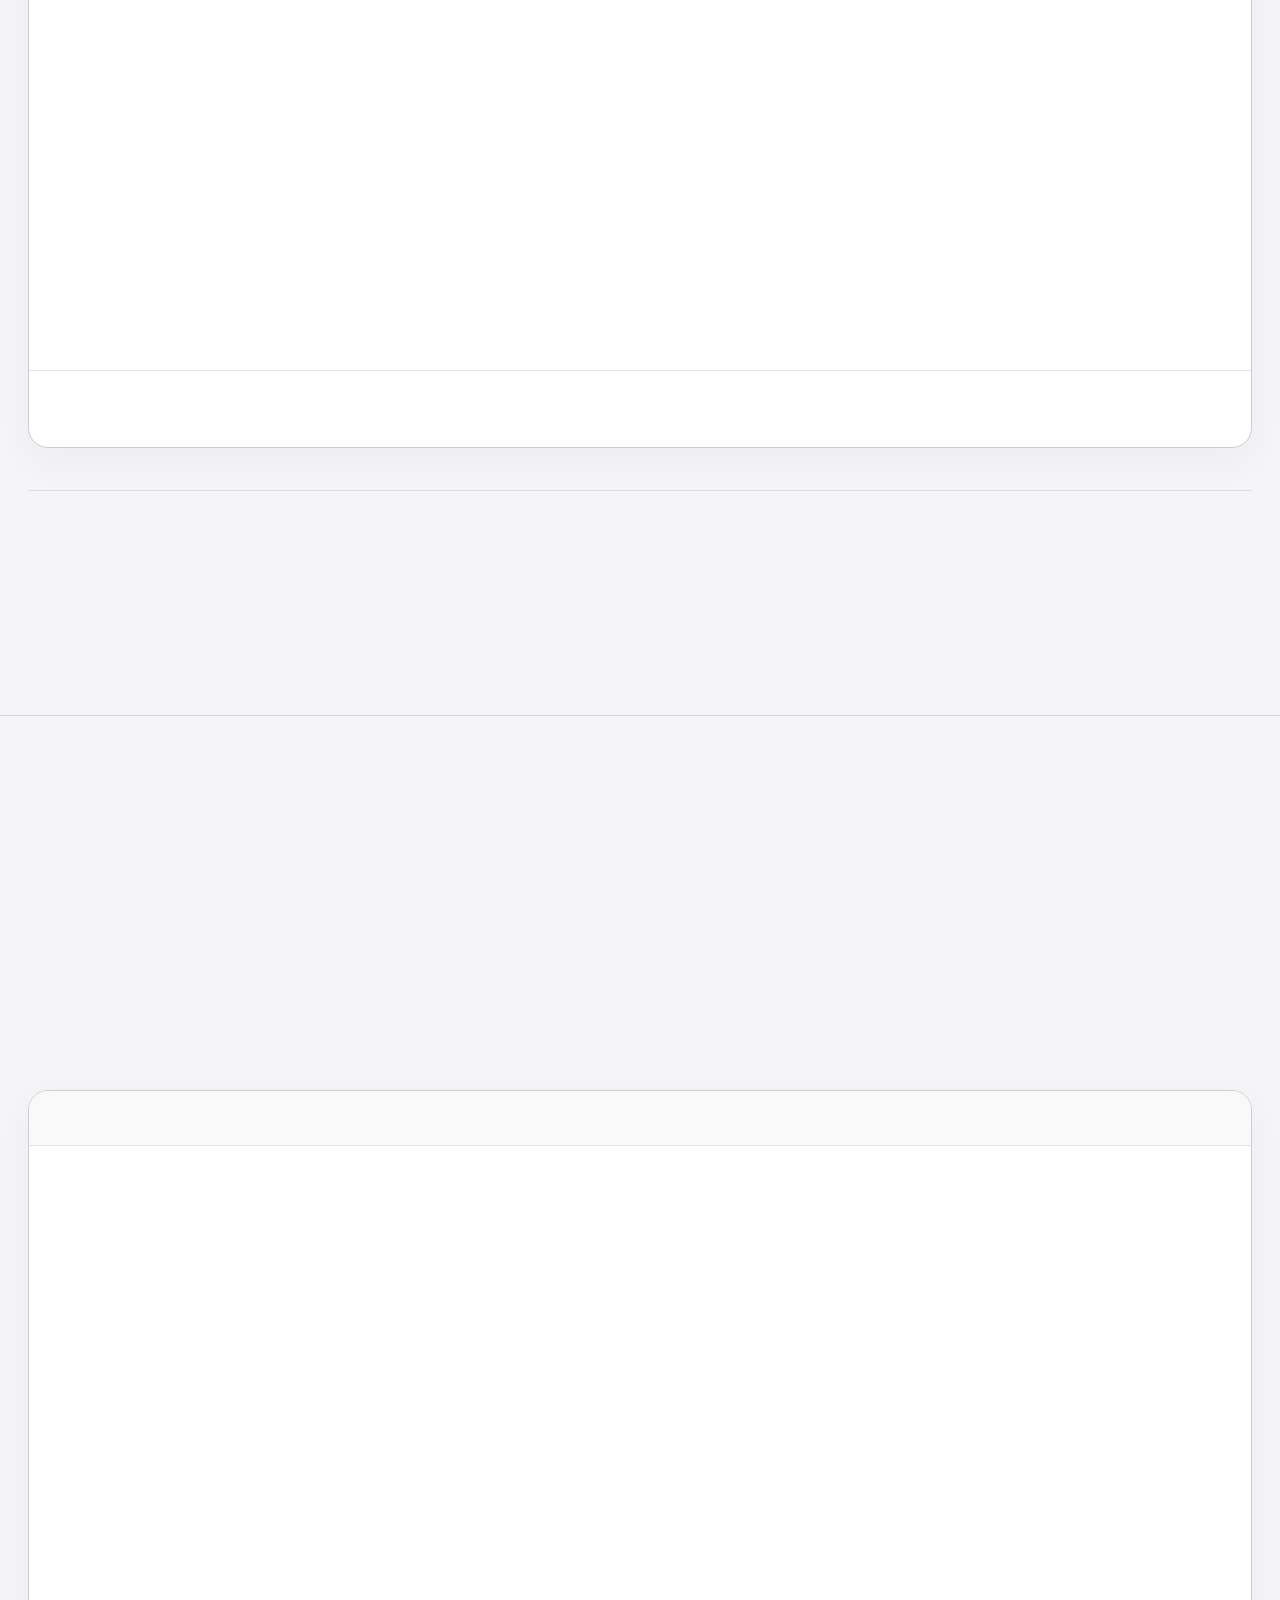
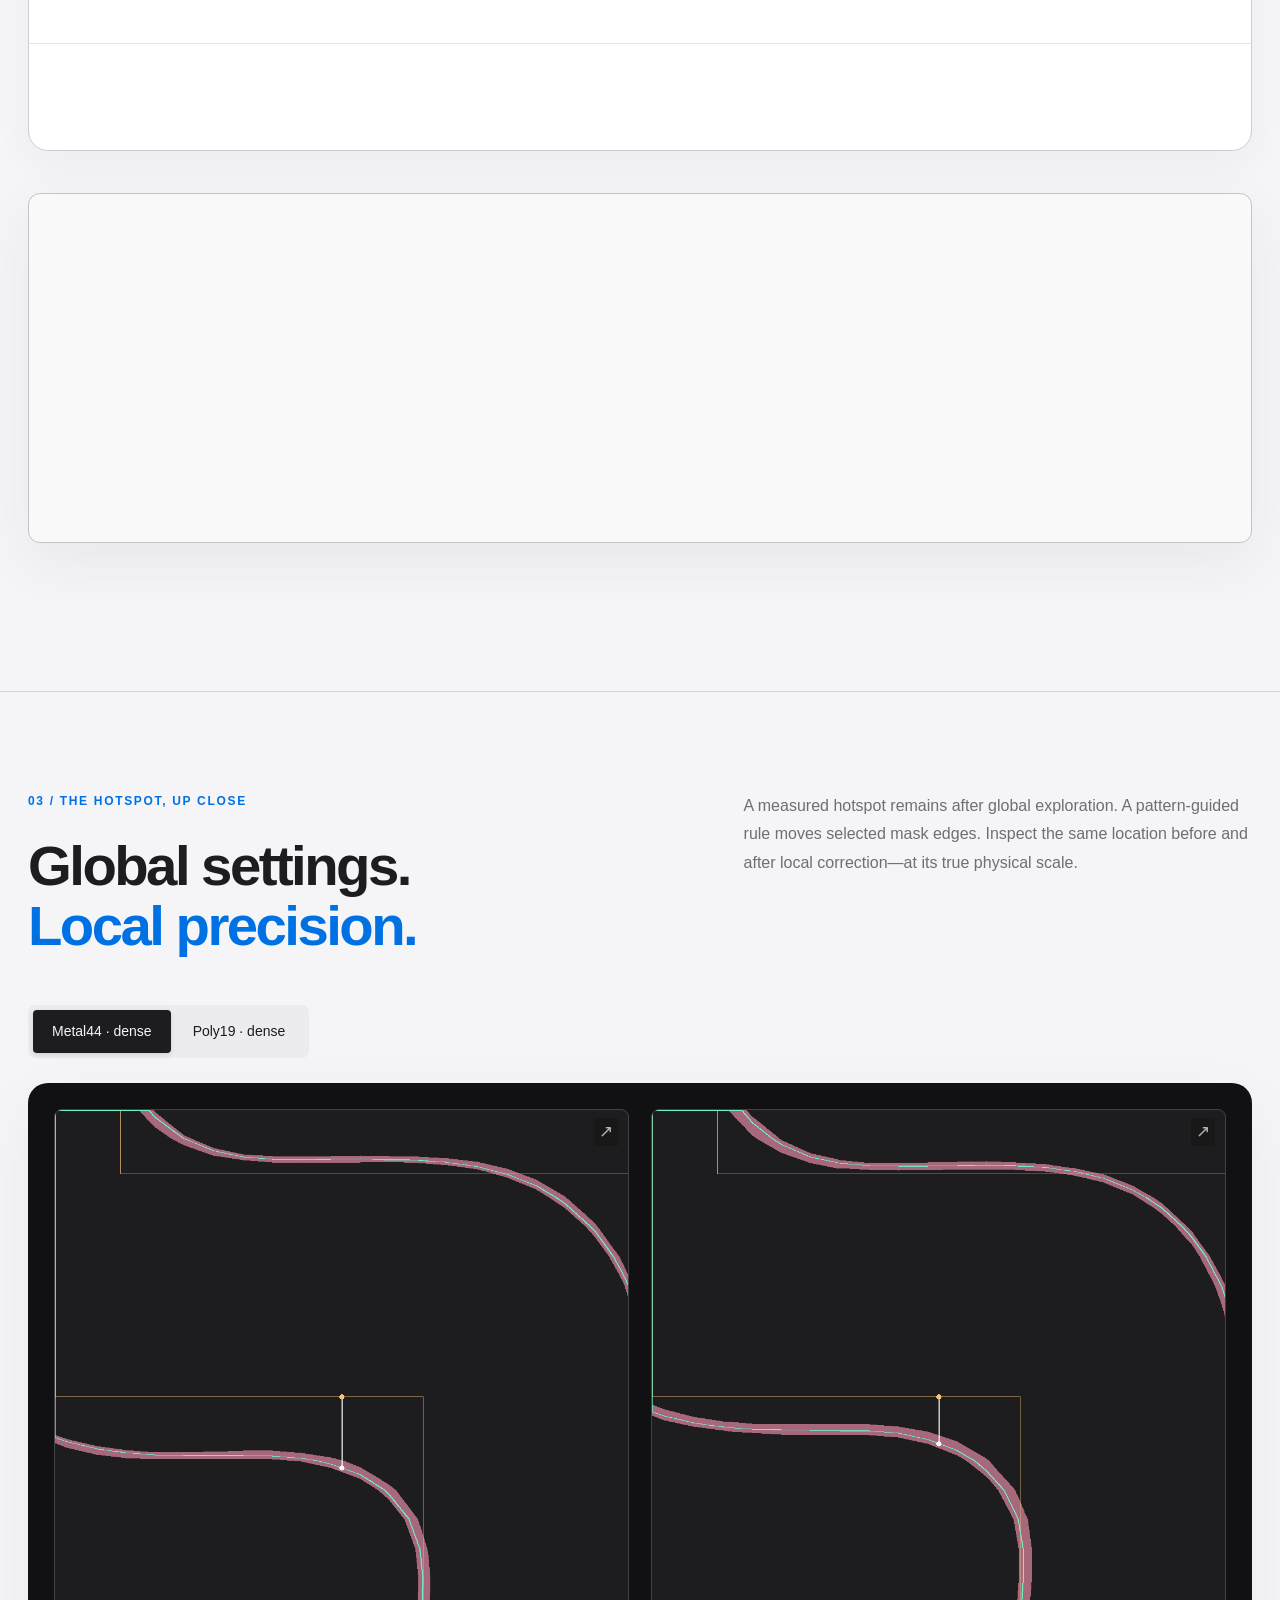
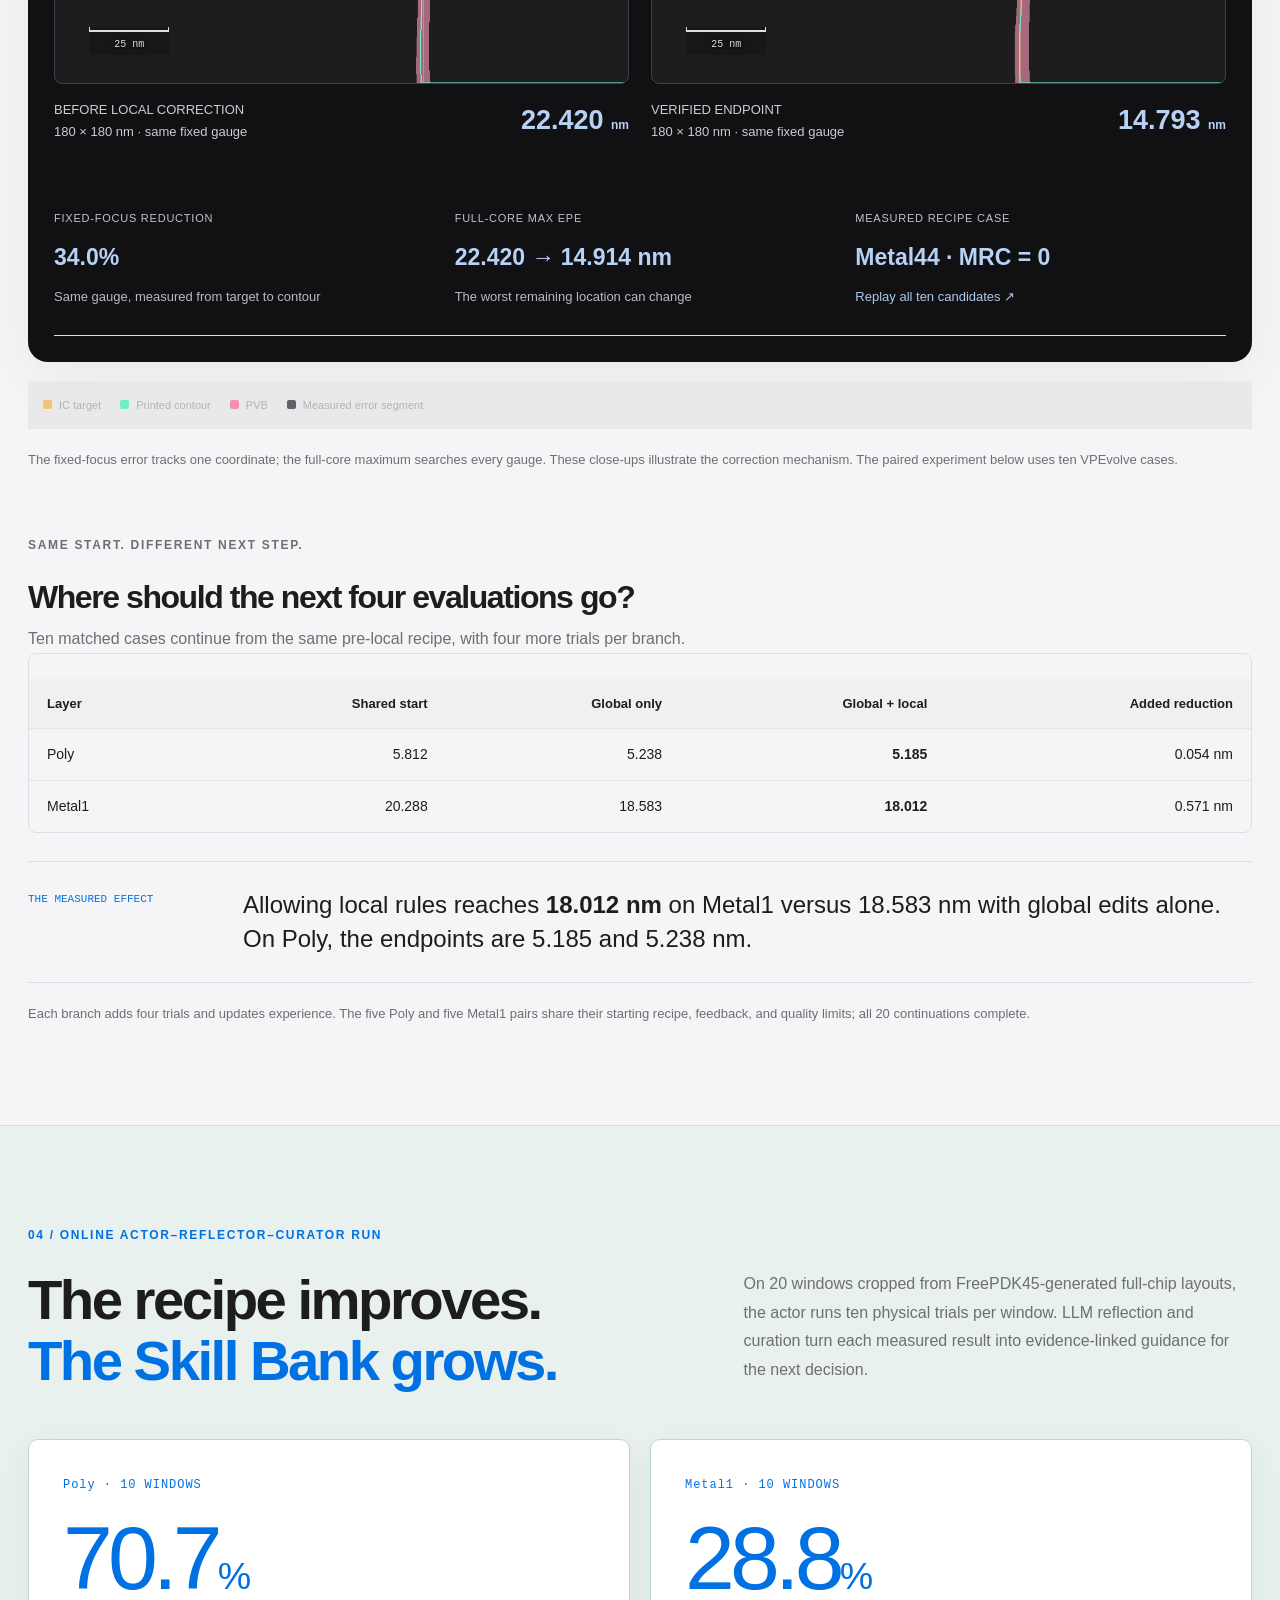
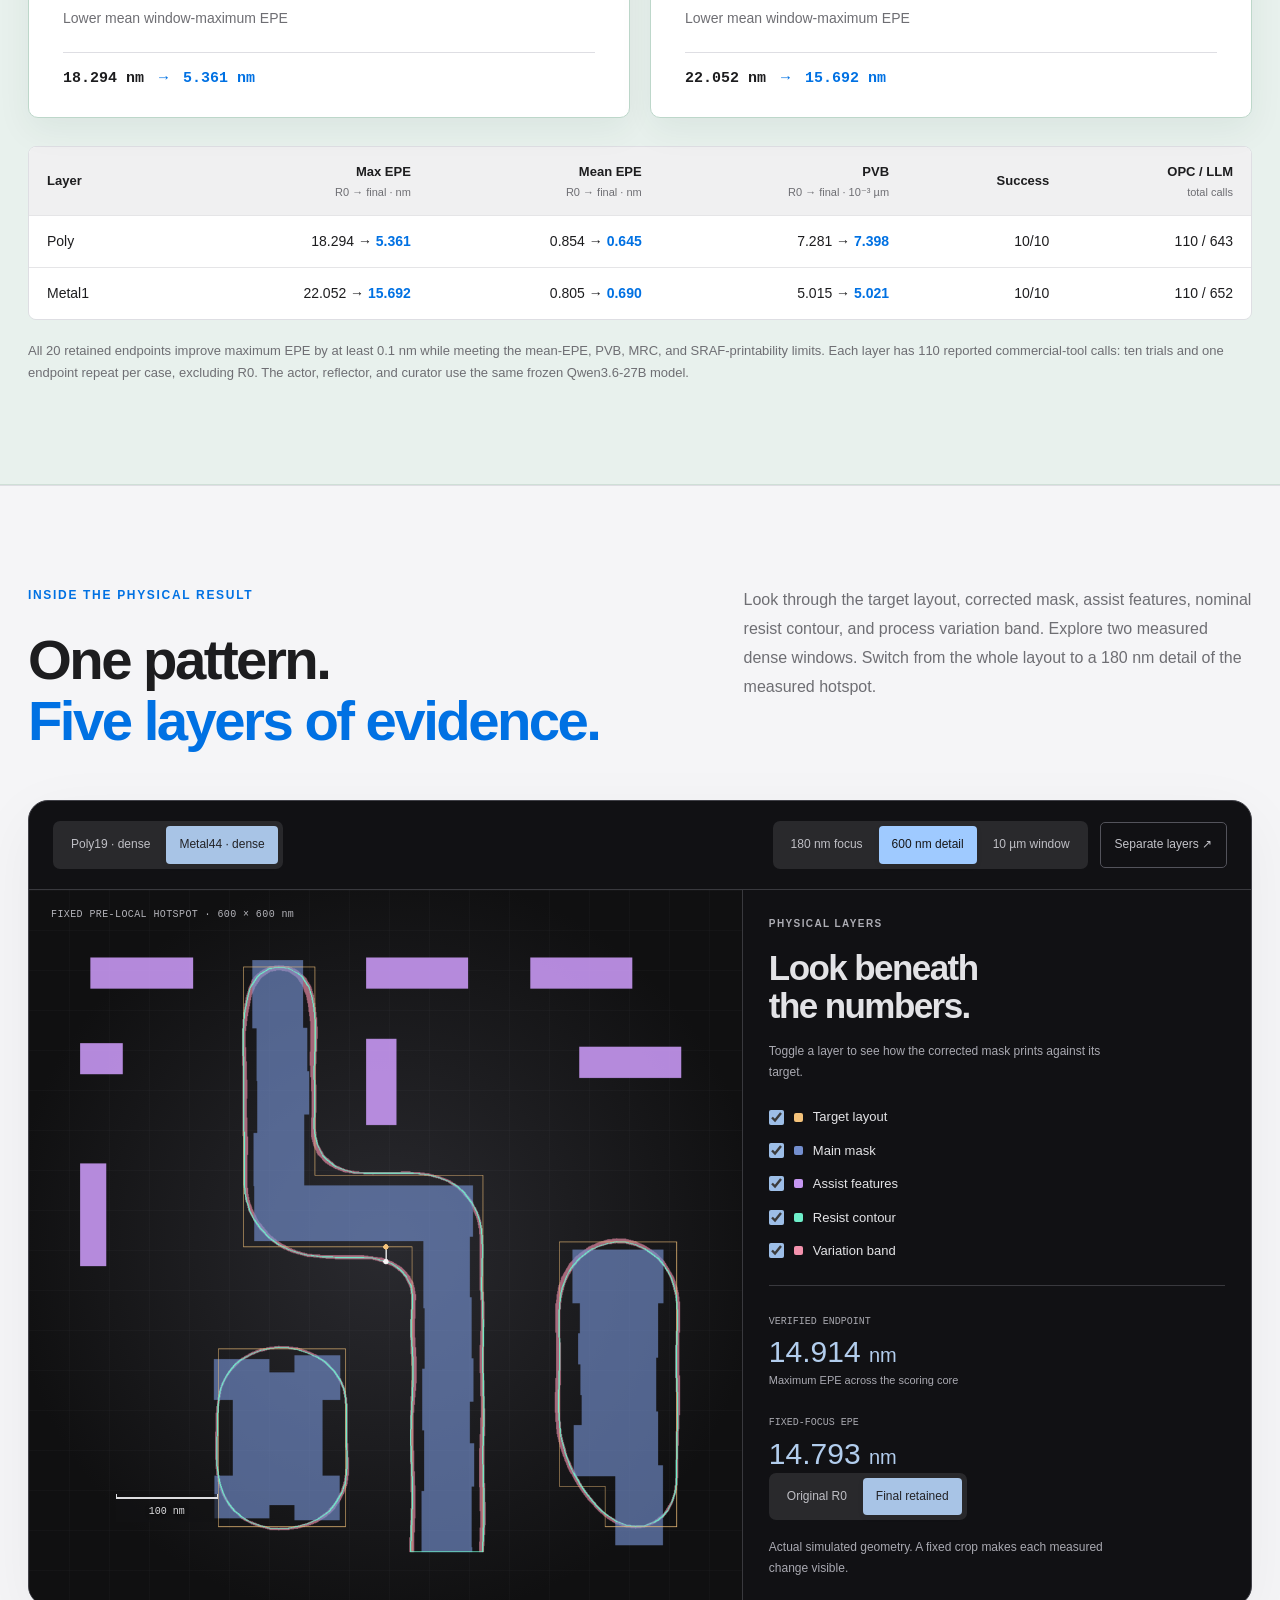
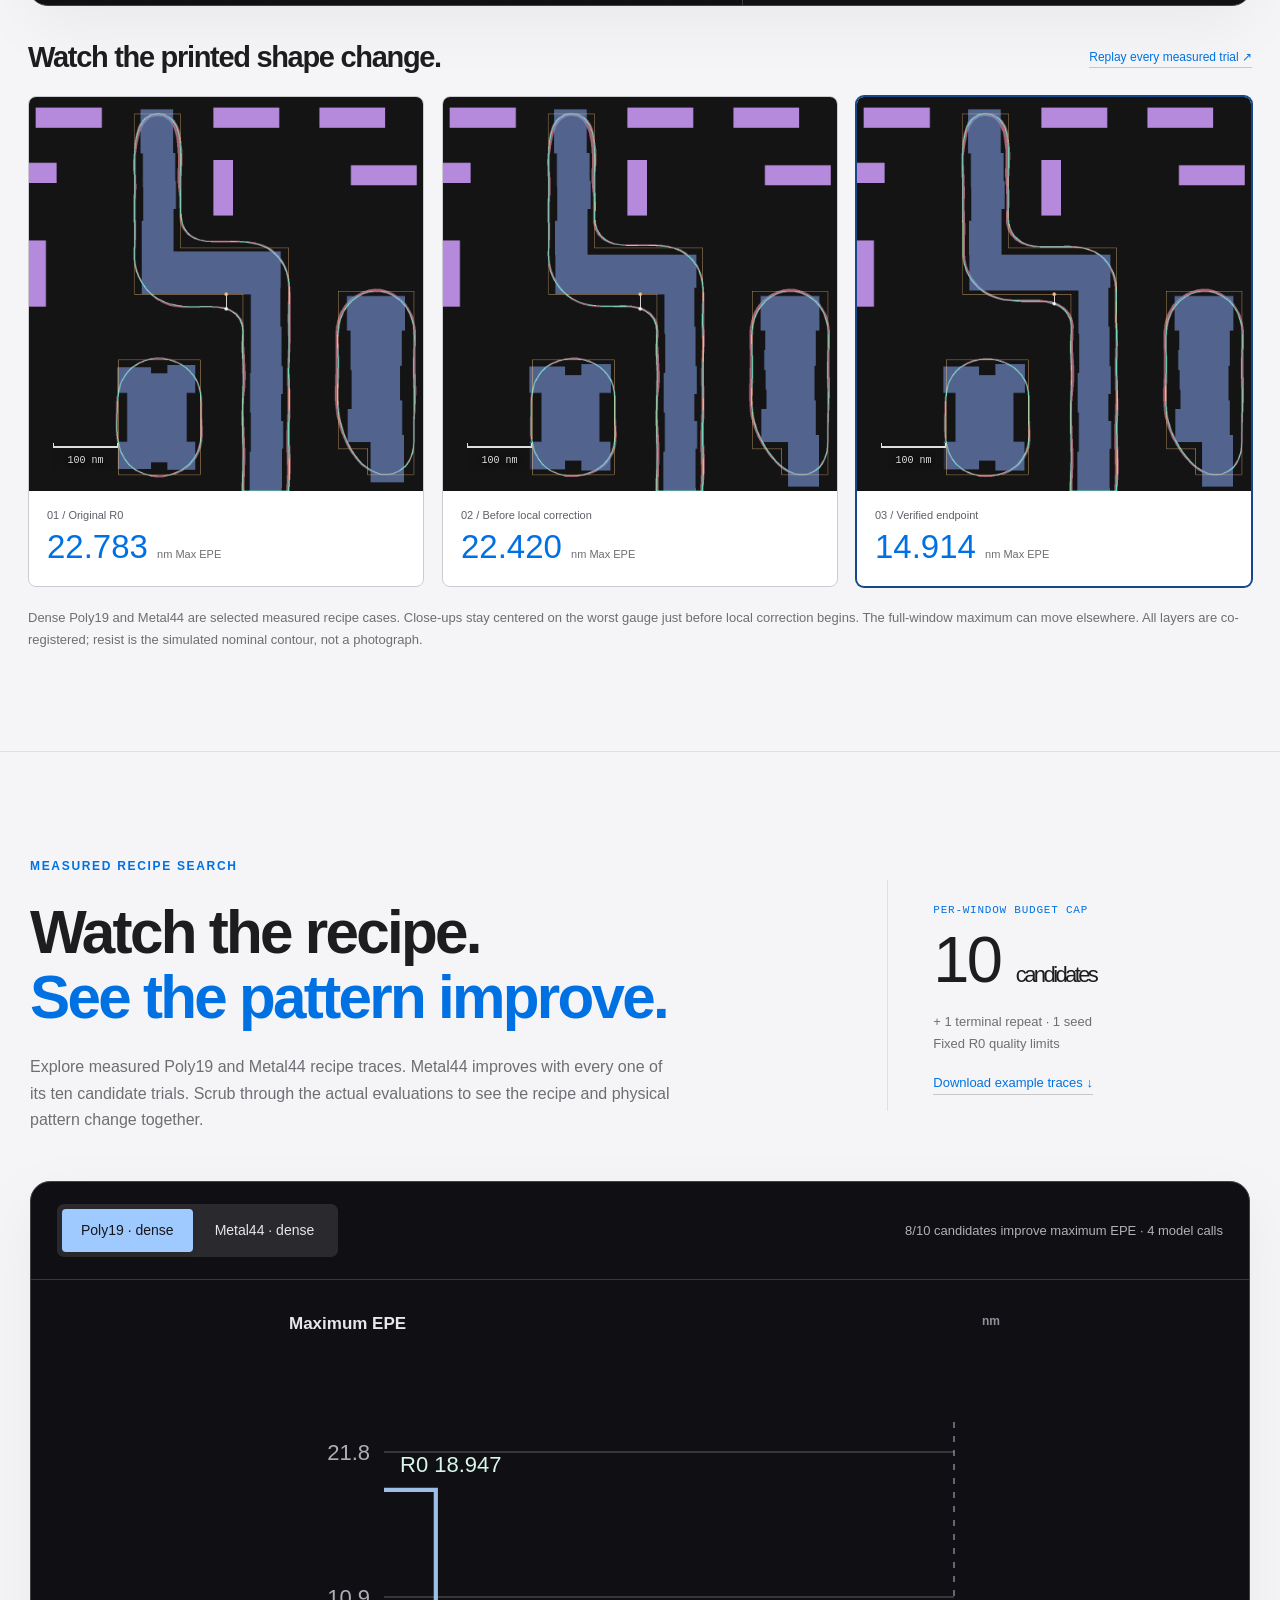
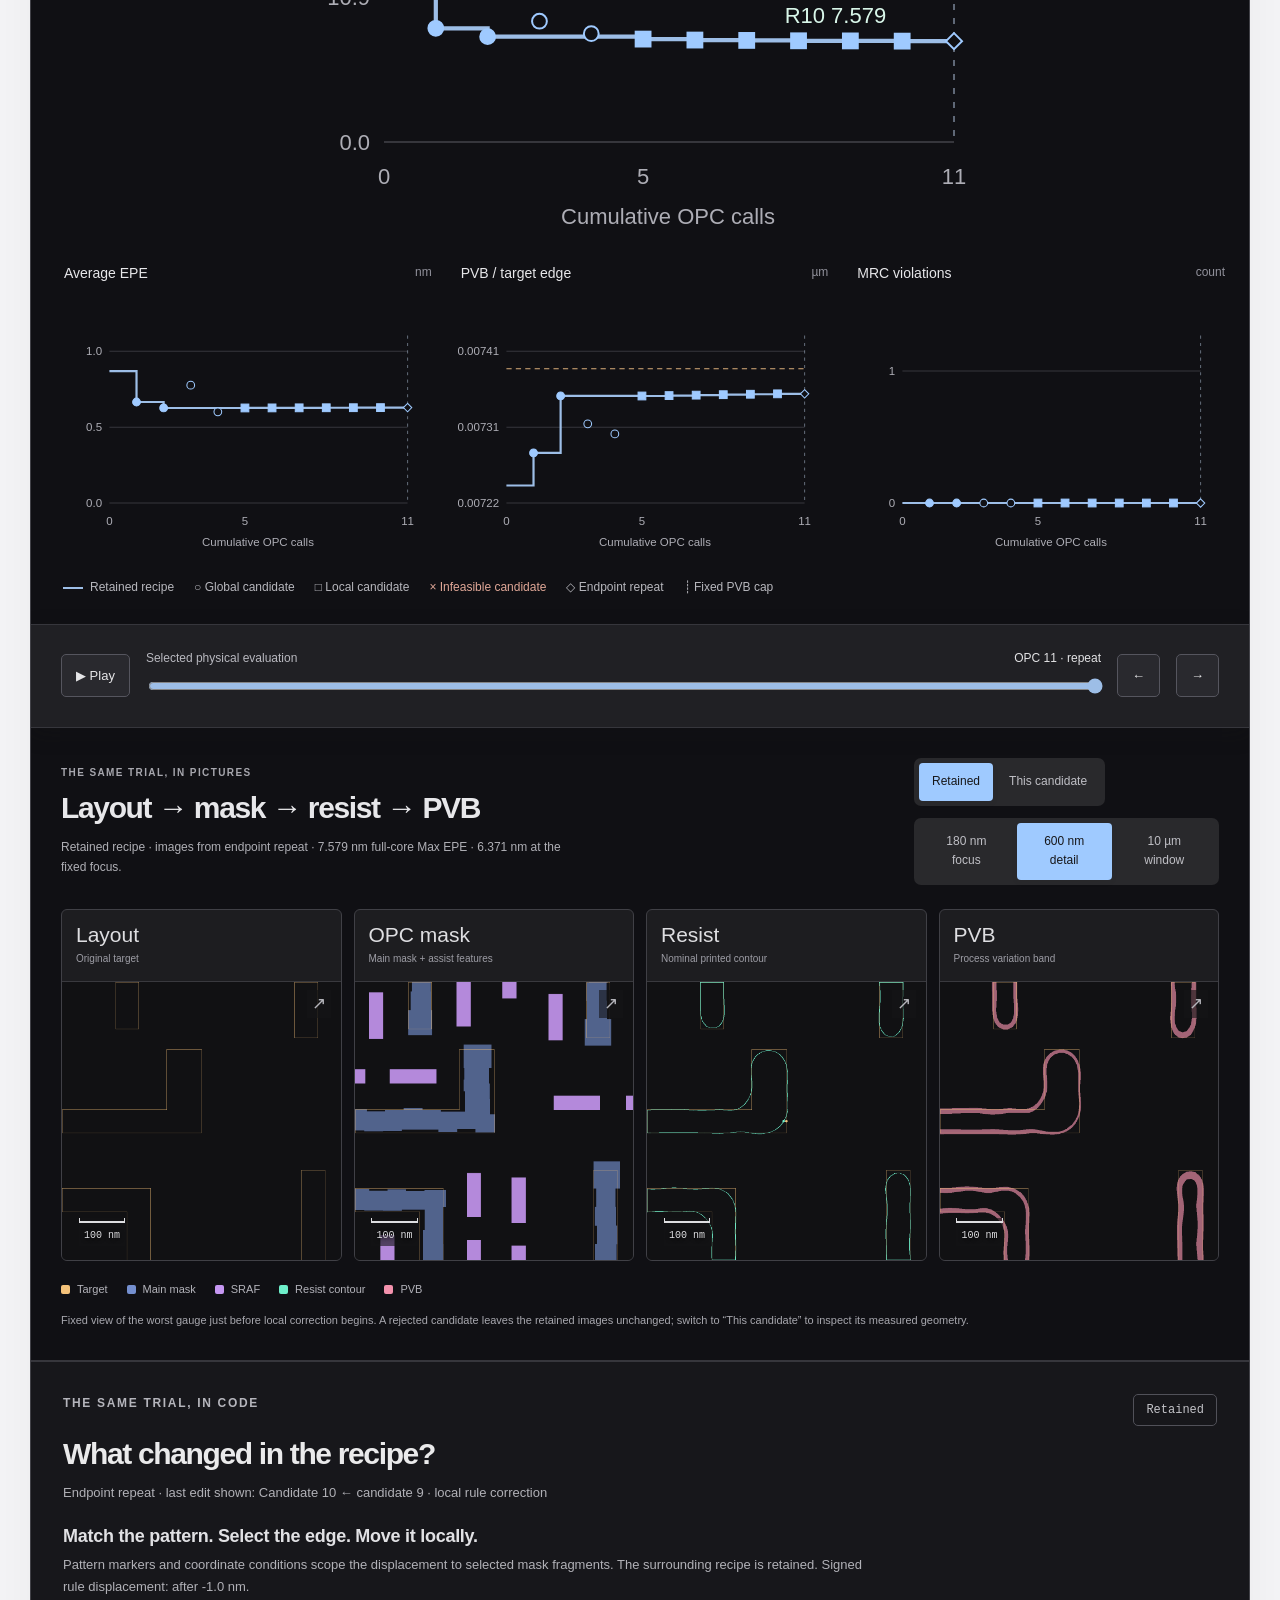
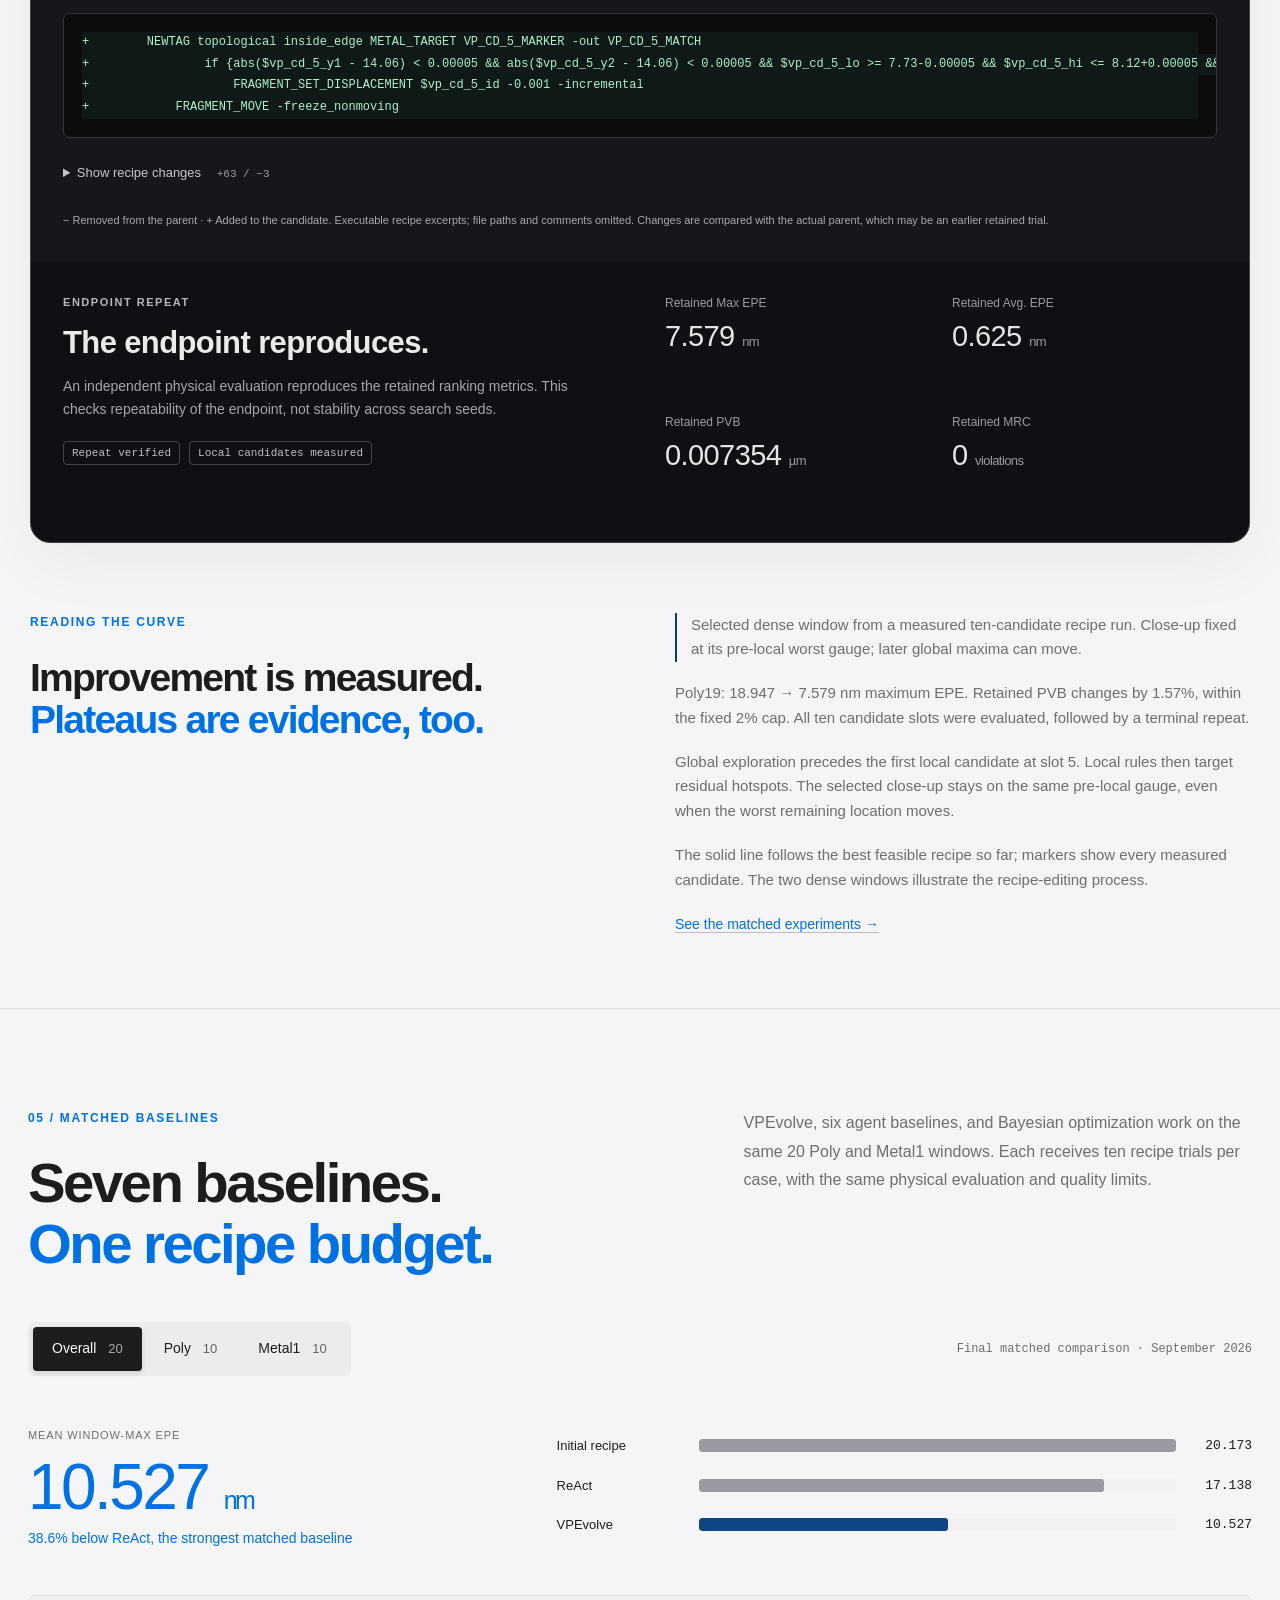
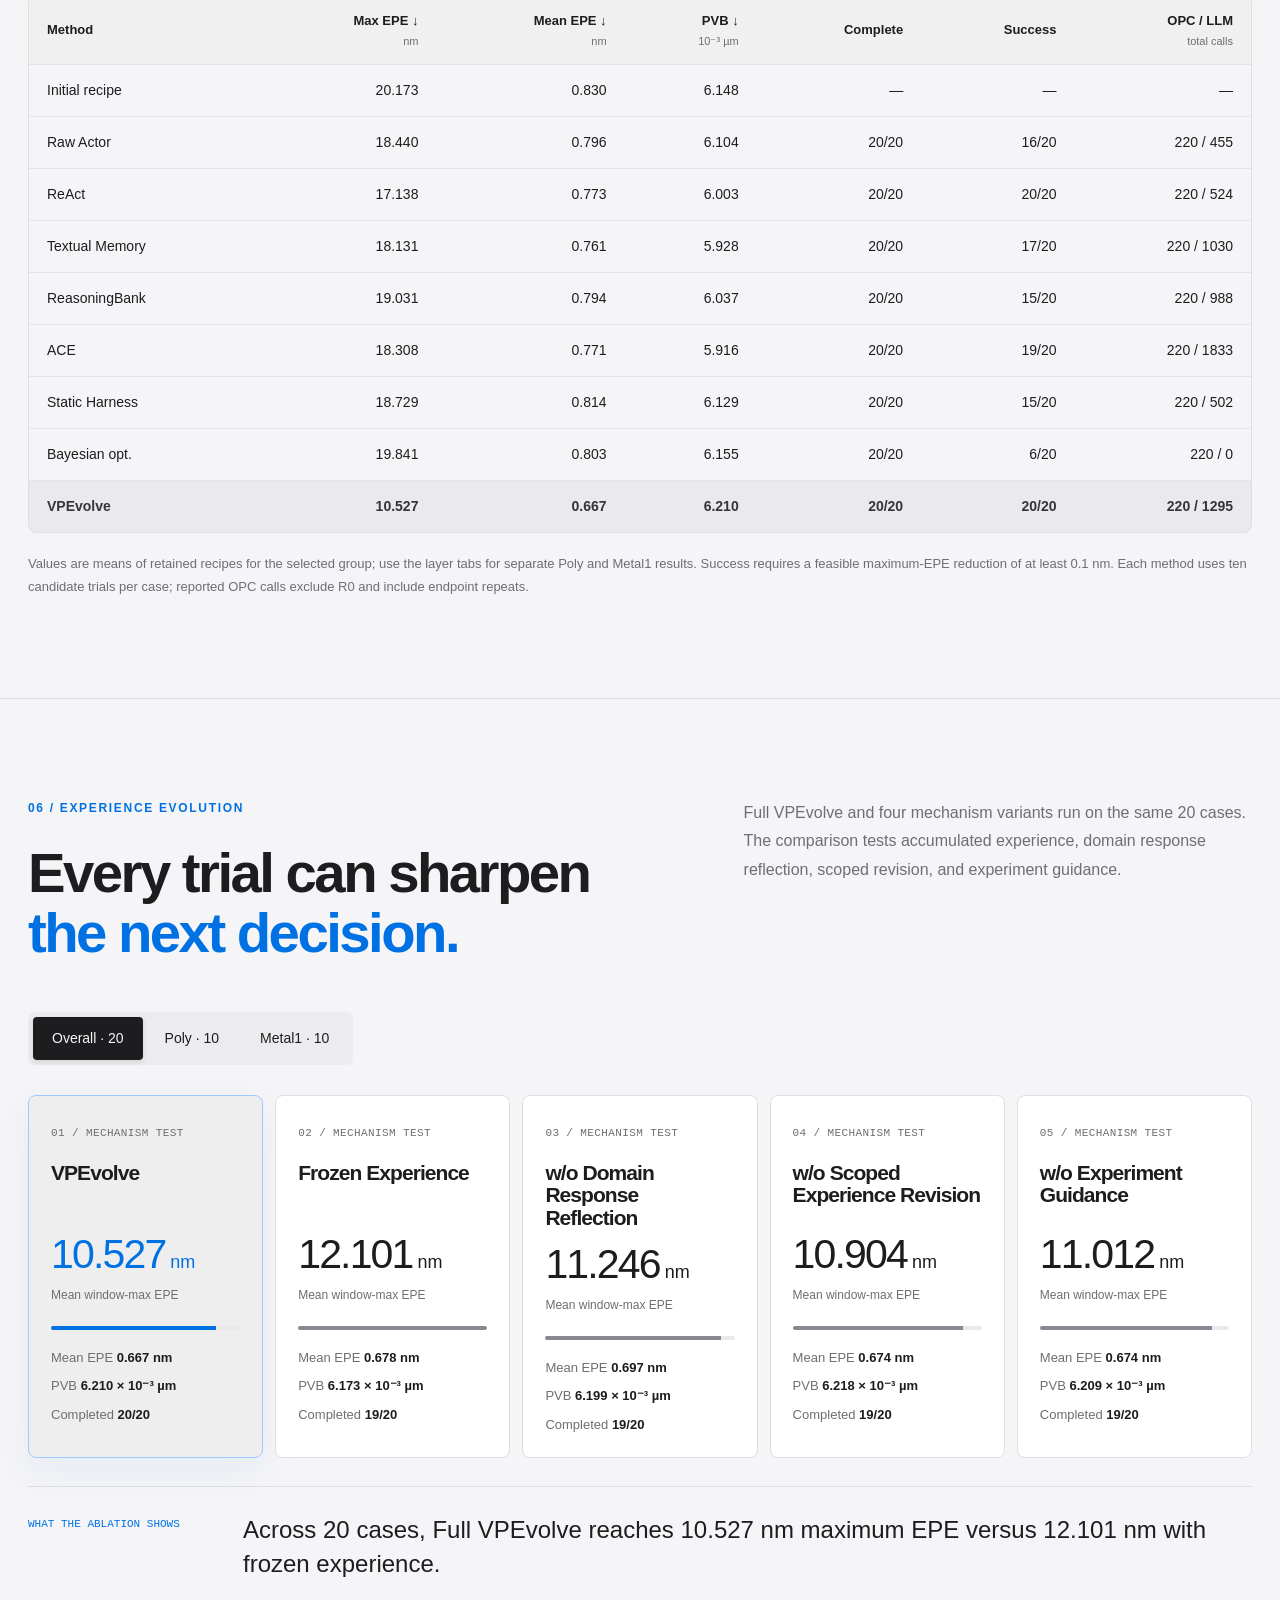
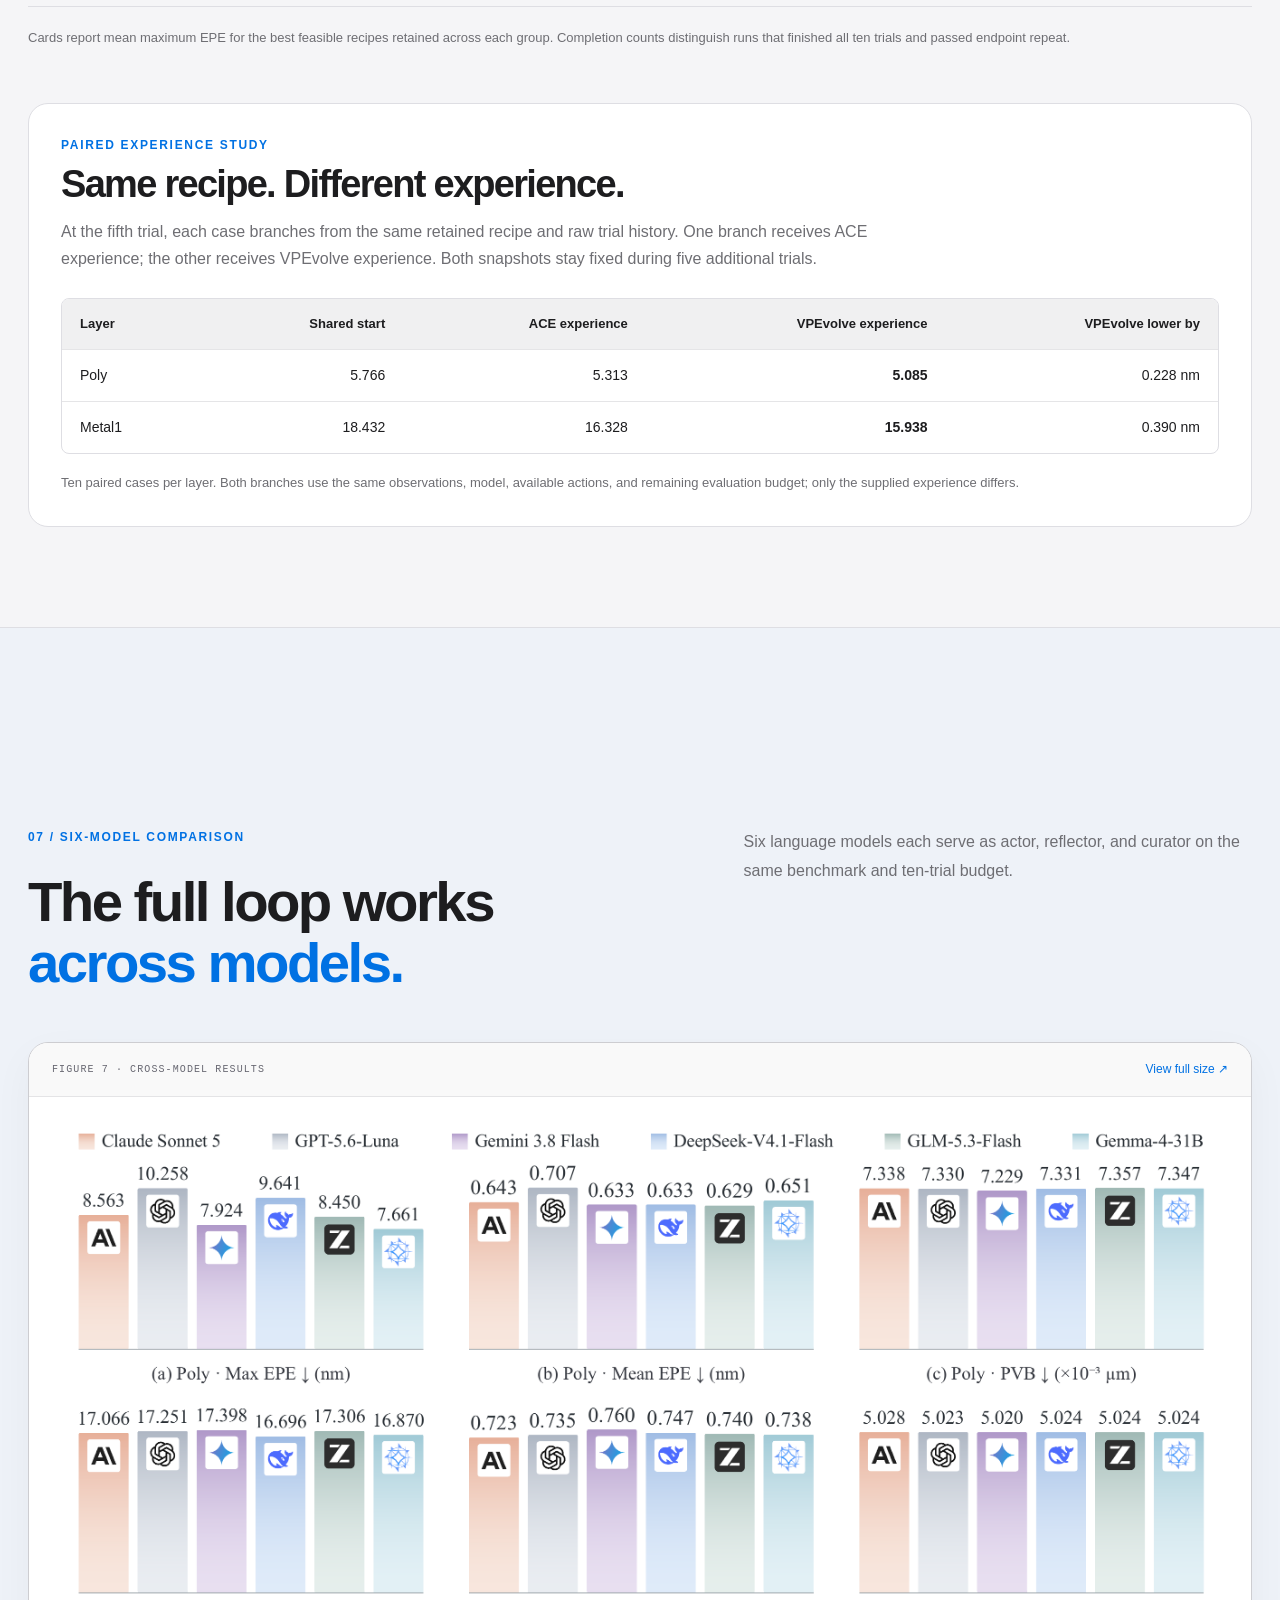
==== commit 7a5f2017: "Show paper cross-model figure on project page" ====
--- a/index.html
+++ b/index.html
@@ -42,7 +42,7 @@
 <div class="paired-study" id="experience-value"><div class="paired-heading"><p class="eyebrow">PAIRED EXPERIENCE STUDY</p><h3>Same recipe. Different experience.</h3><p>At the fifth trial, each case branches from the same retained recipe and raw trial history. One branch receives ACE experience; the other receives VPEvolve experience. Both snapshots stay fixed during five additional trials.</p></div><div class="table-scroll"><table class="main-table"><caption>Twenty paired continuations · mean maximum EPE in nm</caption><thead><tr><th scope="col">Layer</th><th scope="col">Shared start</th><th scope="col">ACE experience</th><th scope="col">VPEvolve experience</th><th scope="col">VPEvolve lower by</th></tr></thead><tbody id="experience-body"><tr><td colspan="5">Loading paired results…</td></tr></tbody></table></div><p class="scope-note">Ten paired cases per layer. Both branches use the same observations, model, available actions, and remaining evaluation budget; only the supplied experience differs.</p></div>
 </section>
 
-<section class="final-section cross-model-section" id="cross-model"><div class="wide"><div class="split-heading"><div><p class="eyebrow">07 / SIX-MODEL COMPARISON</p><h2>The full loop works<br><em>across models.</em></h2></div><p>Six language models each serve as actor, reflector, and curator on the same benchmark and ten-trial budget.</p></div><div class="table-scroll"><table class="main-table"><caption>Full VPEvolve with six language models · ten cases per layer</caption><thead><tr><th scope="col">Layer</th><th scope="col">Model</th><th scope="col">Max EPE ↓<small>nm</small></th><th scope="col">Mean EPE ↓<small>nm</small></th><th scope="col">PVB ↓<small>10⁻³ µm</small></th></tr></thead><tbody id="cross-model-body"><tr><td colspan="5">Loading cross-model results…</td></tr></tbody></table></div><p class="scope-note">Each model fills all three roles in the complete VPEvolve loop. Starting recipes, cases, actions, and physical trial budgets are matched.</p></div></section>
+<section class="final-section cross-model-section" id="cross-model"><div class="wide"><div class="split-heading"><div><p class="eyebrow">07 / SIX-MODEL COMPARISON</p><h2>The full loop works<br><em>across models.</em></h2></div><p>Six language models each serve as actor, reflector, and curator on the same benchmark and ten-trial budget.</p></div><figure class="paper-figure" id="paper-cross-model"><div class="paper-figure-heading"><span>FIGURE 7 · CROSS-MODEL RESULTS</span><a href="assets/current/paper-cross-model.png?v=20260926" target="_blank" rel="noopener" data-paper-zoom aria-label="Enlarge Figure 7 cross-model results.">View full size ↗</a></div><a class="paper-figure-image" href="assets/current/paper-cross-model.png?v=20260926" target="_blank" rel="noopener" data-paper-zoom aria-label="Enlarge Figure 7 cross-model results."><img src="assets/current/paper-cross-model.png?v=20260926" loading="lazy" alt="Six-model VPEvolve comparison: benchmark mean maximum EPE, mean EPE, and PVB for Poly and Metal1. Lower values are better."></a><figcaption><b>One loop, six language models.</b><span>Poly above, Metal1 below. Exact values appear in the table.</span></figcaption></figure><div class="table-scroll"><table class="main-table"><caption>Full VPEvolve with six language models · ten cases per layer</caption><thead><tr><th scope="col">Layer</th><th scope="col">Model</th><th scope="col">Max EPE ↓<small>nm</small></th><th scope="col">Mean EPE ↓<small>nm</small></th><th scope="col">PVB ↓<small>10⁻³ µm</small></th></tr></thead><tbody id="cross-model-body"><tr><td colspan="5">Loading cross-model results…</td></tr></tbody></table></div><p class="scope-note">Each model fills all three roles in the complete VPEvolve loop. Starting recipes, cases, actions, and physical trial budgets are matched.</p></div></section>
 <section class="final-section long-horizon-section" id="long-horizon"><div class="wide"><div class="split-heading"><div><p class="eyebrow">08 / LONG-HORIZON OPTIMIZATION</p><h2>Keep improving<br><em>beyond ten trials.</em></h2></div><p>On Poly02 and Metal29, Full VPEvolve and Frozen Experience start from the same recipe and run toward a 100-trial horizon. Follow the retained recipe after every measured trial.</p></div><div class="long-toolbar"><div class="segmented" aria-label="Long-horizon metric"><button class="active" aria-pressed="true" data-long-metric="max">Maximum EPE</button><button aria-pressed="false" data-long-metric="pvb">PVB change</button></div><div class="long-legend"><span class="long-full">VPEvolve</span><span class="long-frozen">Frozen Experience</span></div></div><div class="long-chart-grid"><article class="long-chart-card"><div><span>POLY02 · 100 TRIALS</span><h3>4.477 <small>nm</small></h3><p>VPEvolve final maximum EPE · Frozen: 5.267 nm</p></div><div id="long-chart-poly" class="long-chart" aria-label="Poly02 long-horizon chart">Loading measured curve…</div></article><article class="long-chart-card"><div><span>METAL29 · EXTENDED SEARCH</span><h3>10.912 <small>nm</small></h3><p>VPEvolve at trial 100 · Frozen: 13.348 nm at trial 57</p></div><div id="long-chart-metal1" class="long-chart" aria-label="Metal29 long-horizon chart">Loading measured curve…</div></article></div><p class="scope-note">Poly runs complete 100 trials. Metal29 Frozen stops after trial 57; at that common point VPEvolve is at 12.470 nm versus 13.348 nm for Frozen. VPEvolve continues to trial 100. Curves end at the last observed trial and omit endpoint repeats.</p></div></section>
 <section class="release-section" id="open-testbed"><div class="wide"><p class="eyebrow">09 / OPEN CODE &amp; DATA</p><div class="split-heading"><h2>Inspect the agent.<br><em>Run the optics.</em></h2><p>The VPEvolve code, a standalone differentiable lithography simulator, and 20 GDS windows from FreePDK45-generated full-chip layouts are available in a dedicated Apache-2.0 repository.</p></div><div class="release-grid"><article class="release-card"><span>FULL SOURCE · VERSION 0.4.0</span><h3>VPEvolve code</h3><p>Agent and harness, experiment configurations, initial recipes, the simulator, and all 20 layouts.</p><div class="release-meta"><b>20 GDS</b><b>5 experiment arms</b><b>5.9 MB</b></div><a class="release-button" href="https://raw.githubusercontent.com/vpevolve/vpevolve_code_and_data/main/downloads/vpevolve-full-source-0.4.0.zip">Download full source <span>↓</span></a></article><article class="release-card"><span>STANDALONE SIMULATOR · VERSION 0.1.0</span><h3>Lithography simulator</h3><p>Differentiable optical and resist simulation, analytic modes, examples, tests, and the layout set.</p><div class="release-meta"><b>Python source</b><b>20 GDS</b><b>5.2 MB</b></div><a class="release-button secondary" href="https://raw.githubusercontent.com/vpevolve/vpevolve_code_and_data/main/downloads/vpevolve-open-testbed-0.1.0.zip">Download simulator <span>↓</span></a></article><article class="release-card"><span>DATASET · 20 GDS WINDOWS</span><h3>Layouts and manifest</h3><p>Ten Poly and ten Metal1 windows, with layer labels, scoring-core coordinates, and SHA-256 hashes.</p><div class="release-meta"><b>10 × 10 µm core</b><b>2 µm context</b><b>280 KB</b></div><a class="release-button secondary" href="https://raw.githubusercontent.com/vpevolve/vpevolve_code_and_data/main/downloads/vpevolve-20-gds.zip">Download layouts <span>↓</span></a></article></div><p class="release-footnote">The agent pipeline uses a separately licensed commercial tool and process model. The standalone simulator runs optical and resist experiments. <a href="https://github.com/vpevolve/vpevolve_code_and_data">Browse the repository ↗</a></p></div></section>
 </main><footer><a class="wordmark" href="#top"><svg class="lithography-mark" width="36" height="36" viewBox="0 0 40 40" fill="none" stroke="currentColor" stroke-width="1.8" stroke-linecap="round" stroke-linejoin="round" aria-hidden="true"><path d="M7 33V7h7M30 7h3v26"/><rect x="15" y="4" width="12" height="6" rx="1"/><path d="M21 10v5M15 16h12l-3 8h-6zM19 25l-2 5M23 25l2 5"/><ellipse cx="21" cy="32" rx="12" ry="2.5"/><path d="M12 37h18"/></svg>VPEvolve</a><p>Anonymous research project · 2026</p><a href="assets/current/final-results.json" download>Final result data ↓</a></footer>
--- a/final-results.css
+++ b/final-results.css
@@ -38,7 +38,8 @@
 
 .final-section { padding: 100px 0; }
 .cross-model-section { background: #eef2f8; border-block: 1px solid var(--line); }
-.cross-model-section .main-table { margin-top: 30px; }
+.cross-model-section .paper-figure { margin-bottom: 26px; }
+.cross-model-section .main-table { margin-top: 0; }
 .long-horizon-section { background: var(--paper); }
 
 .long-toolbar {
